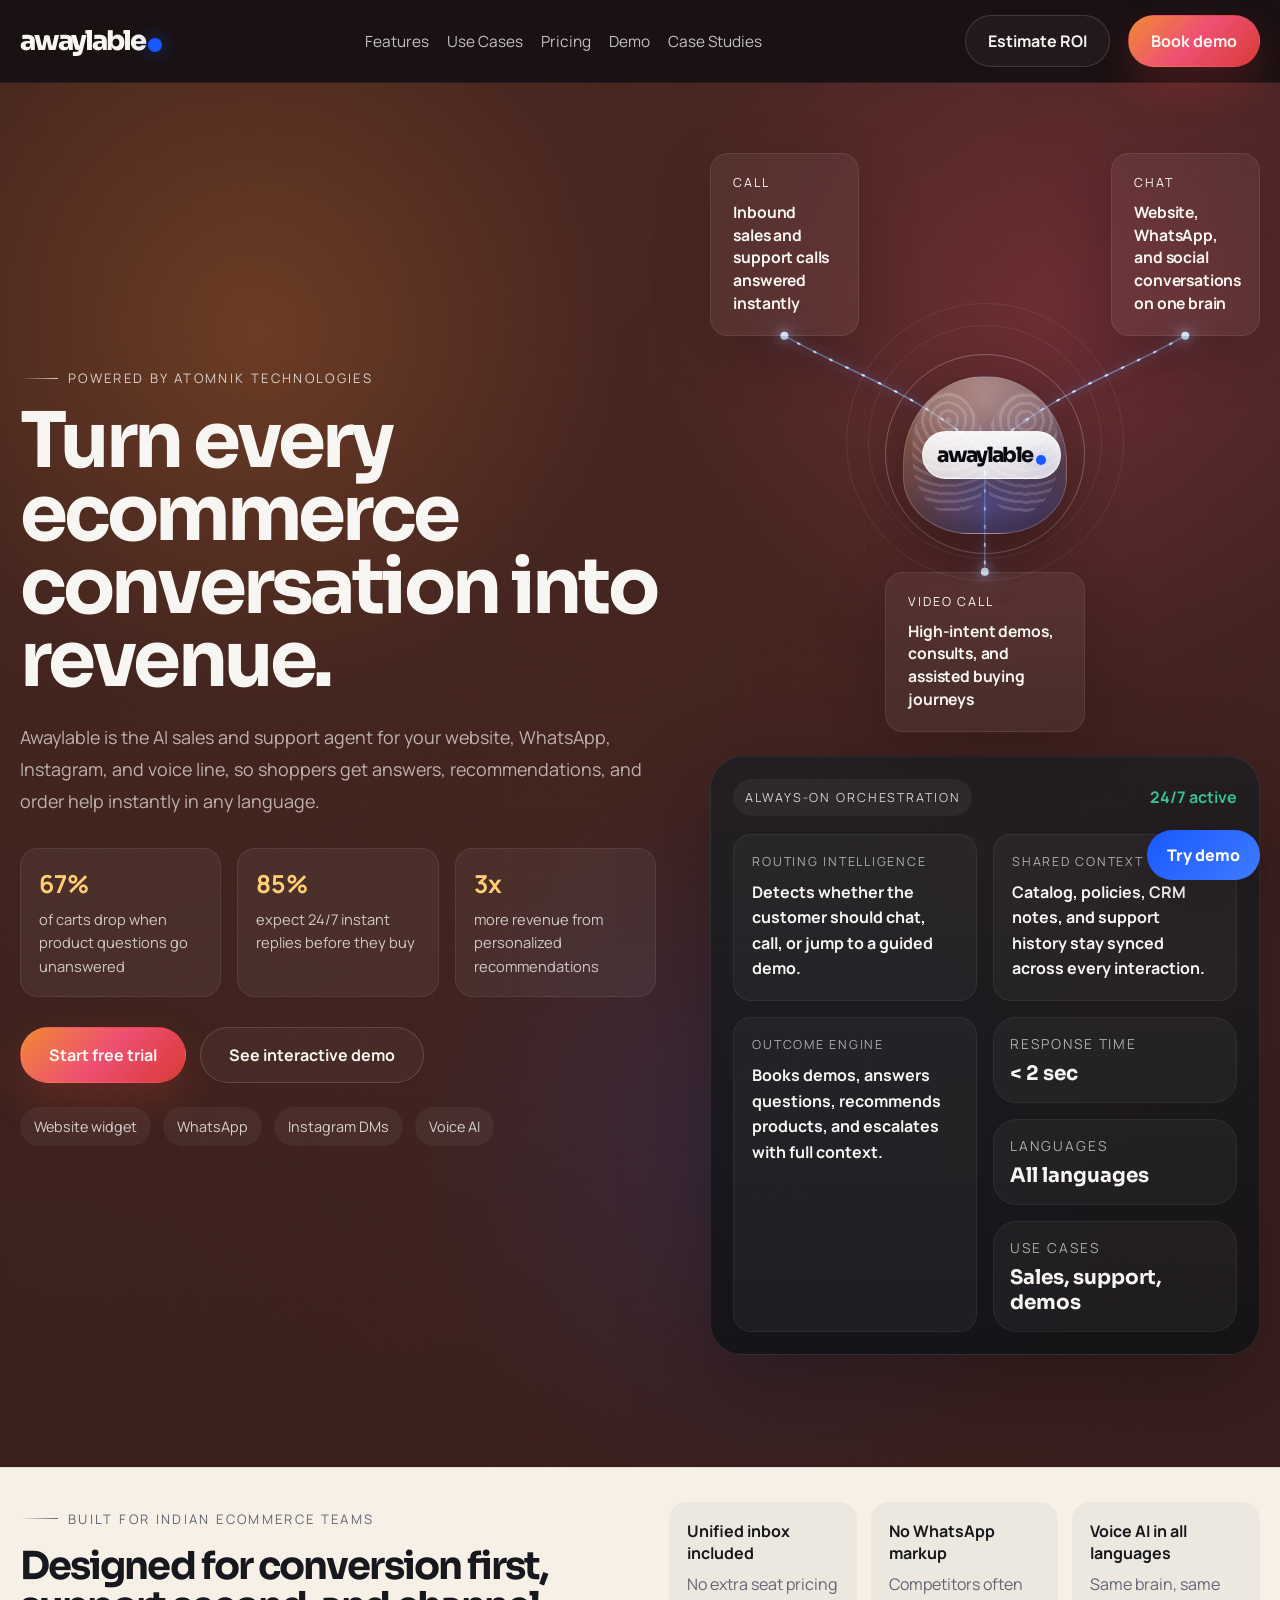
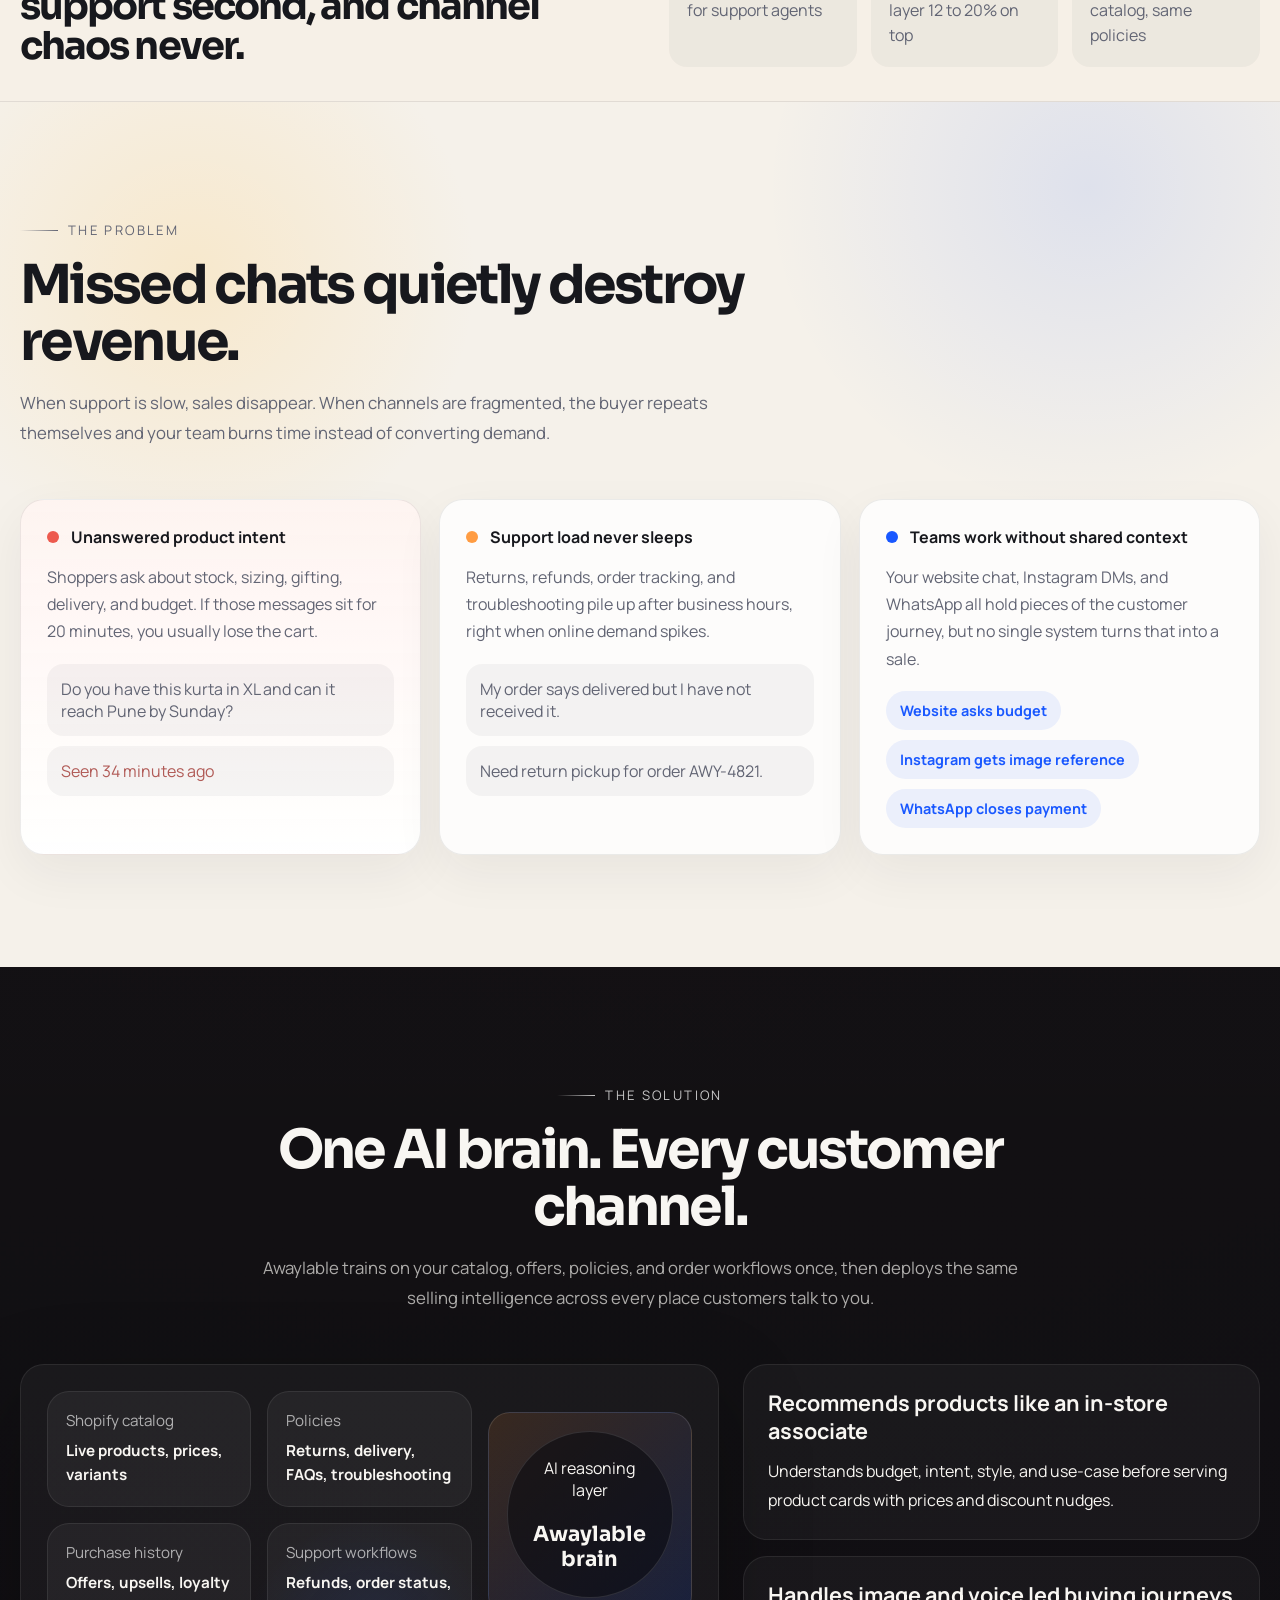
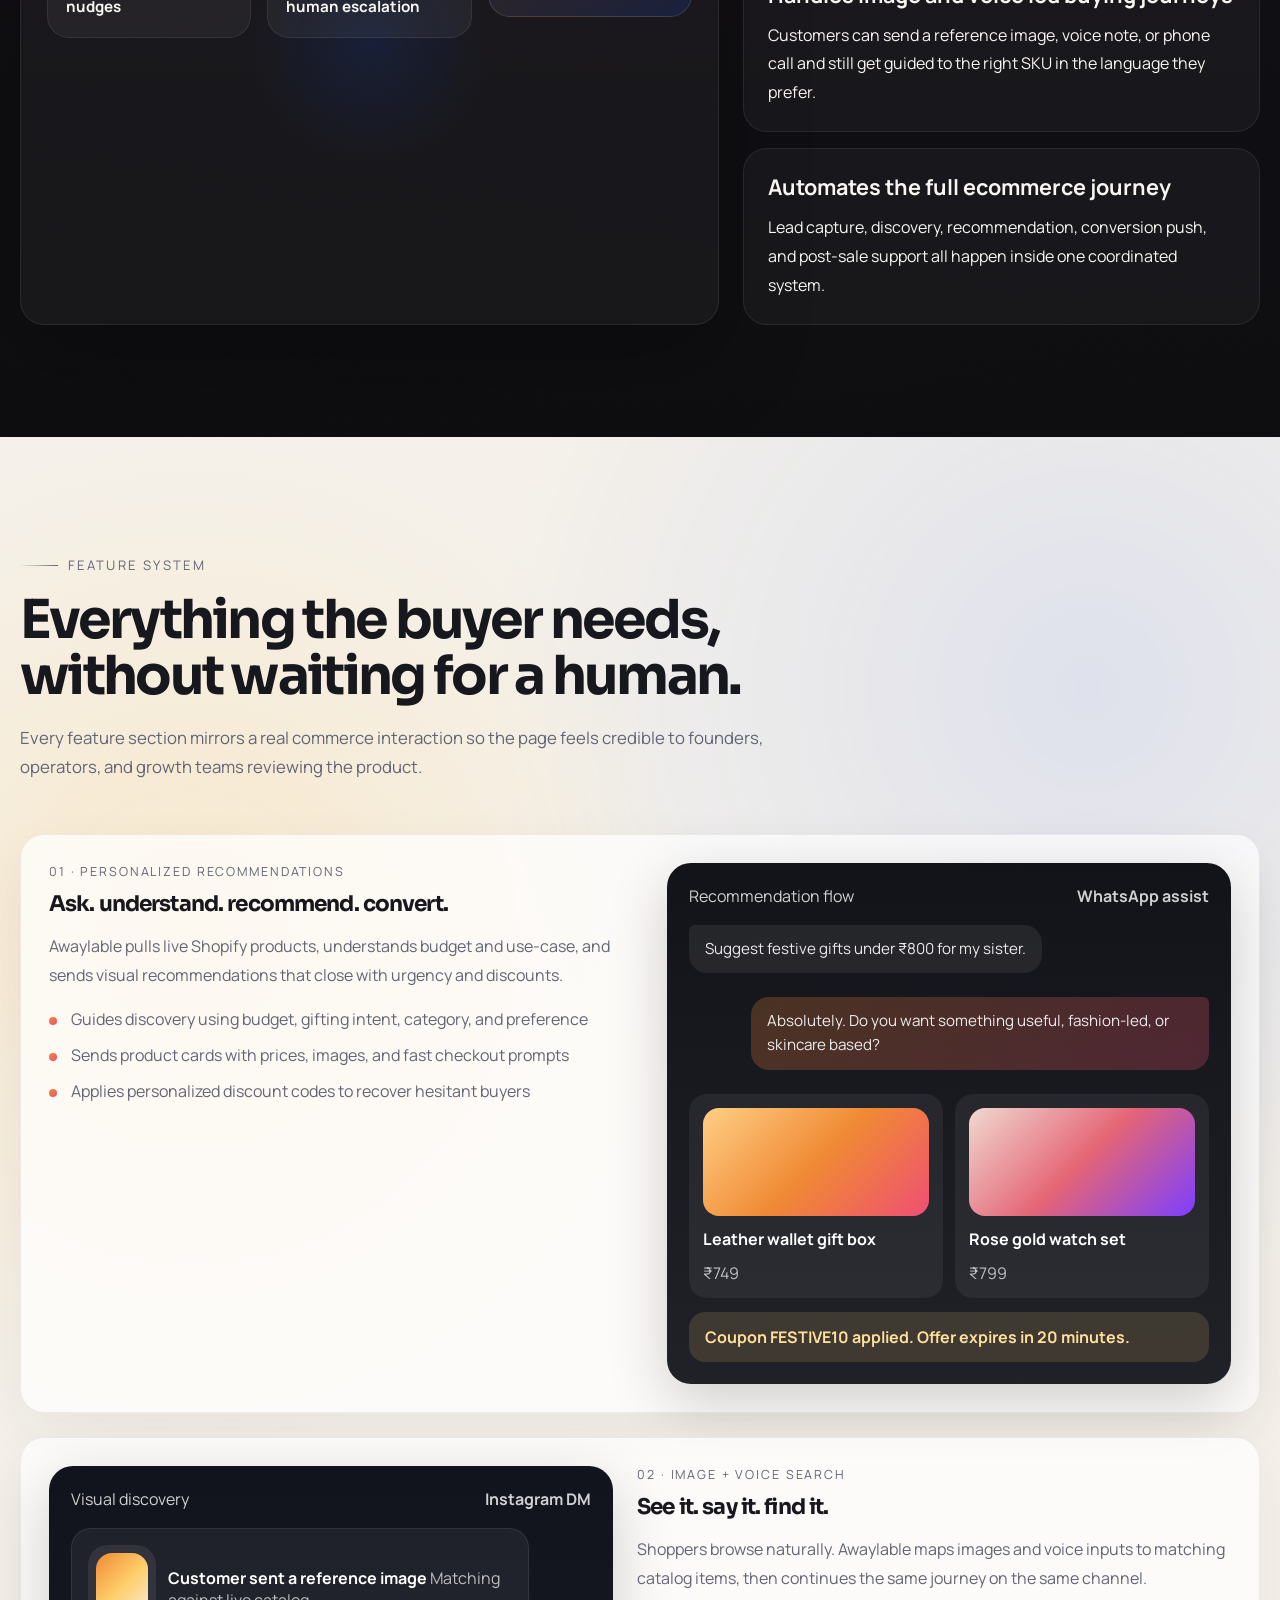
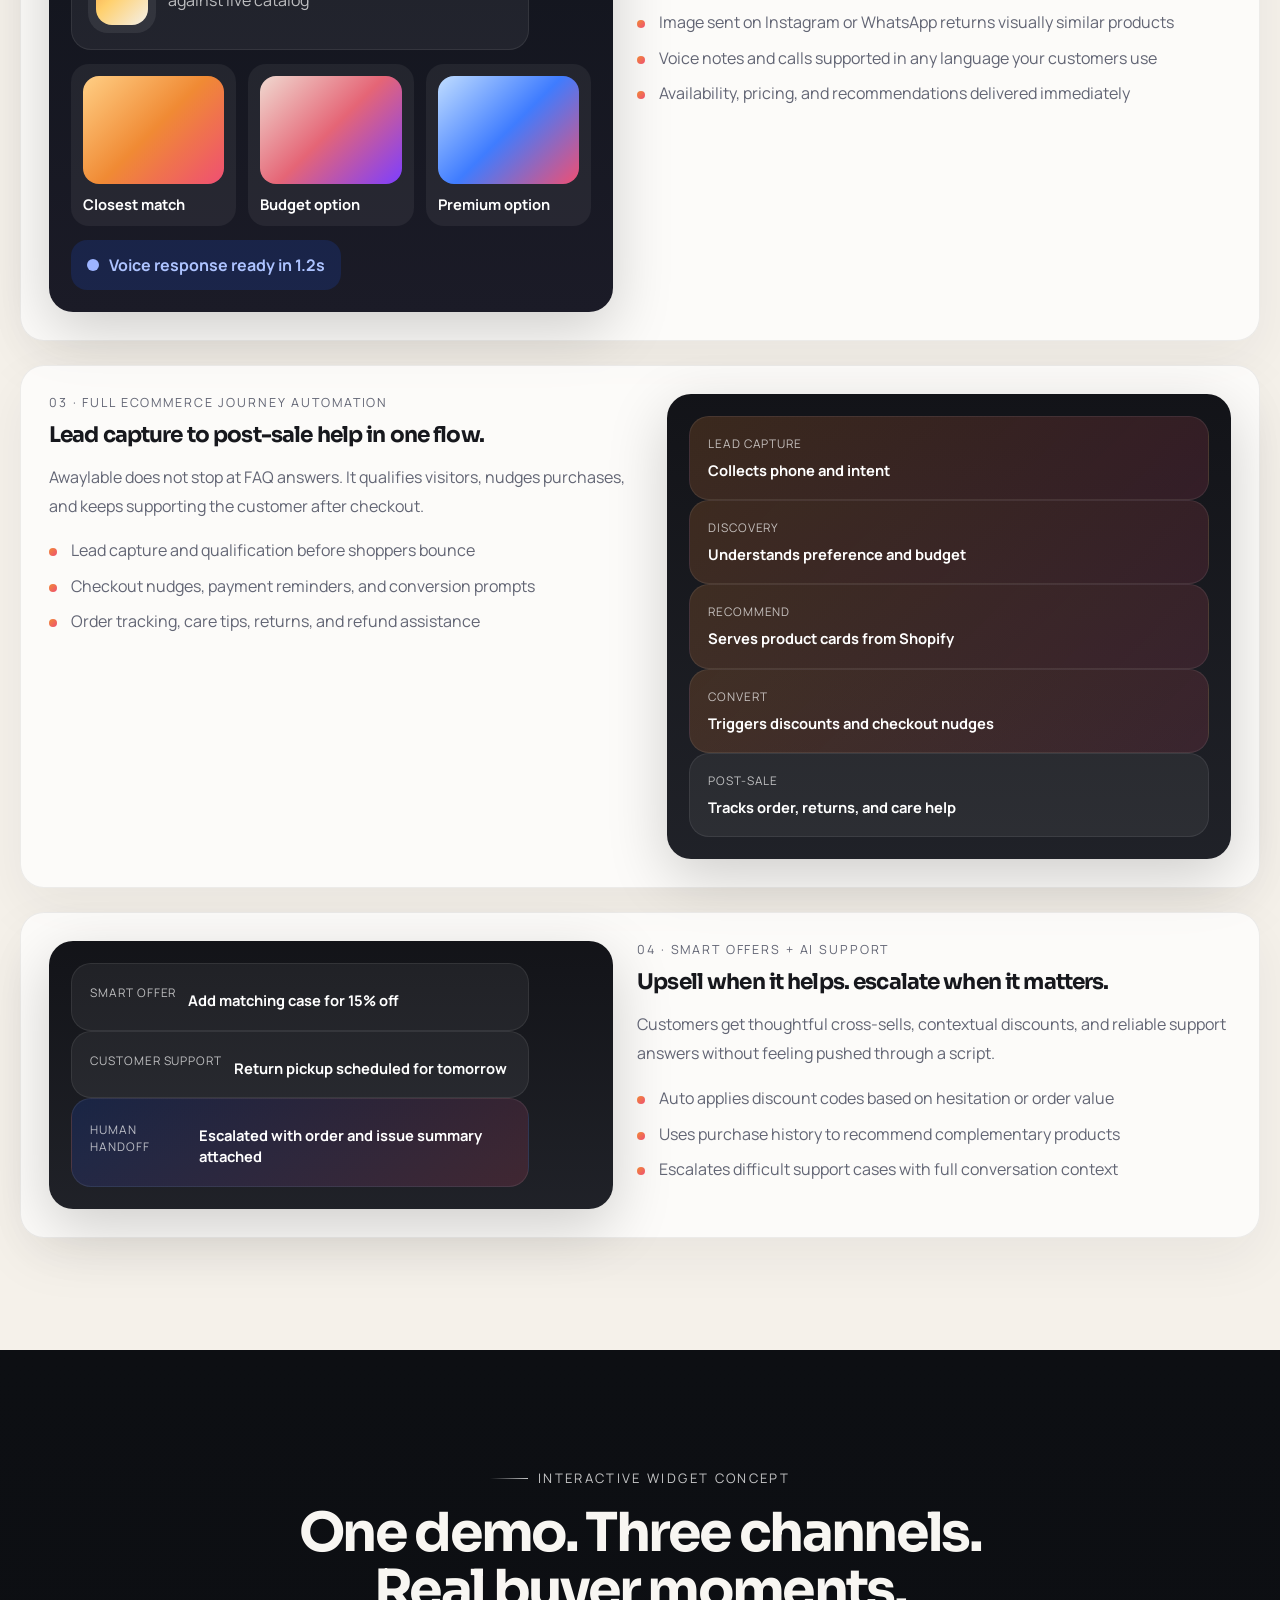
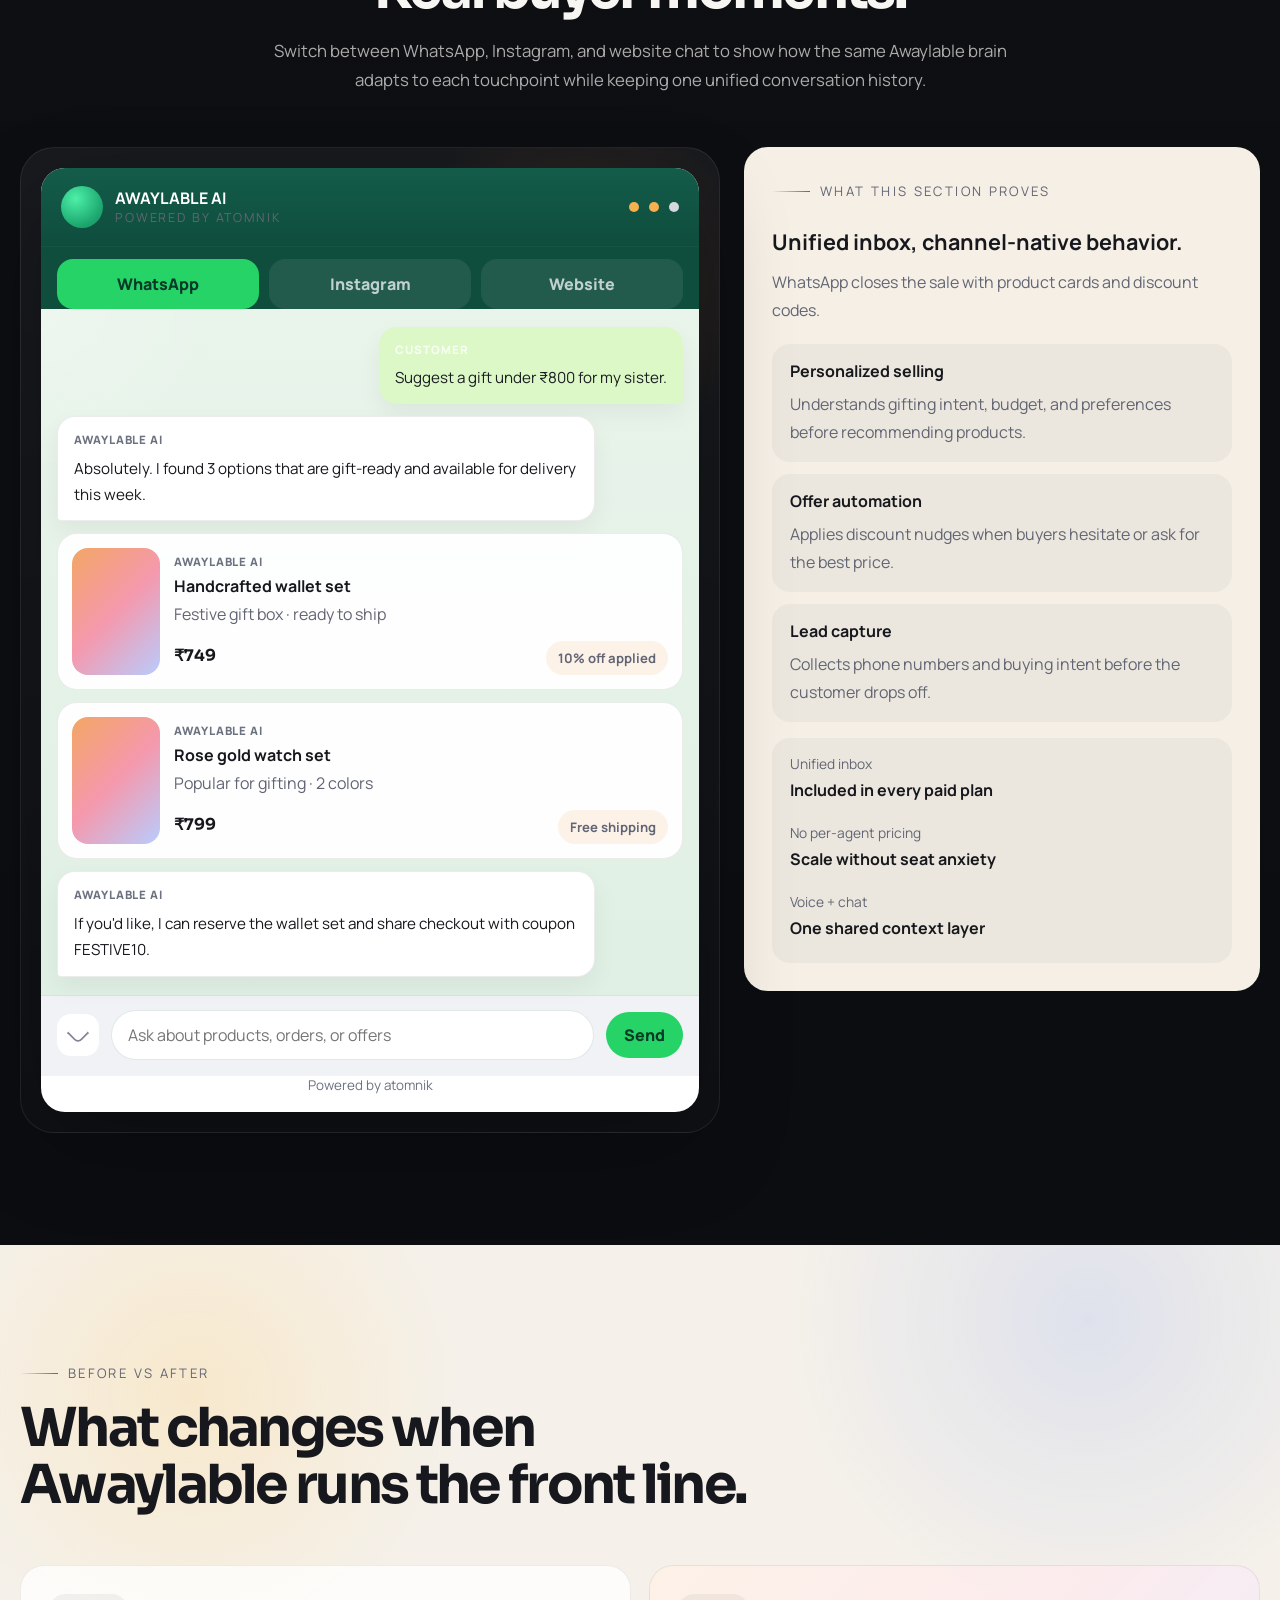
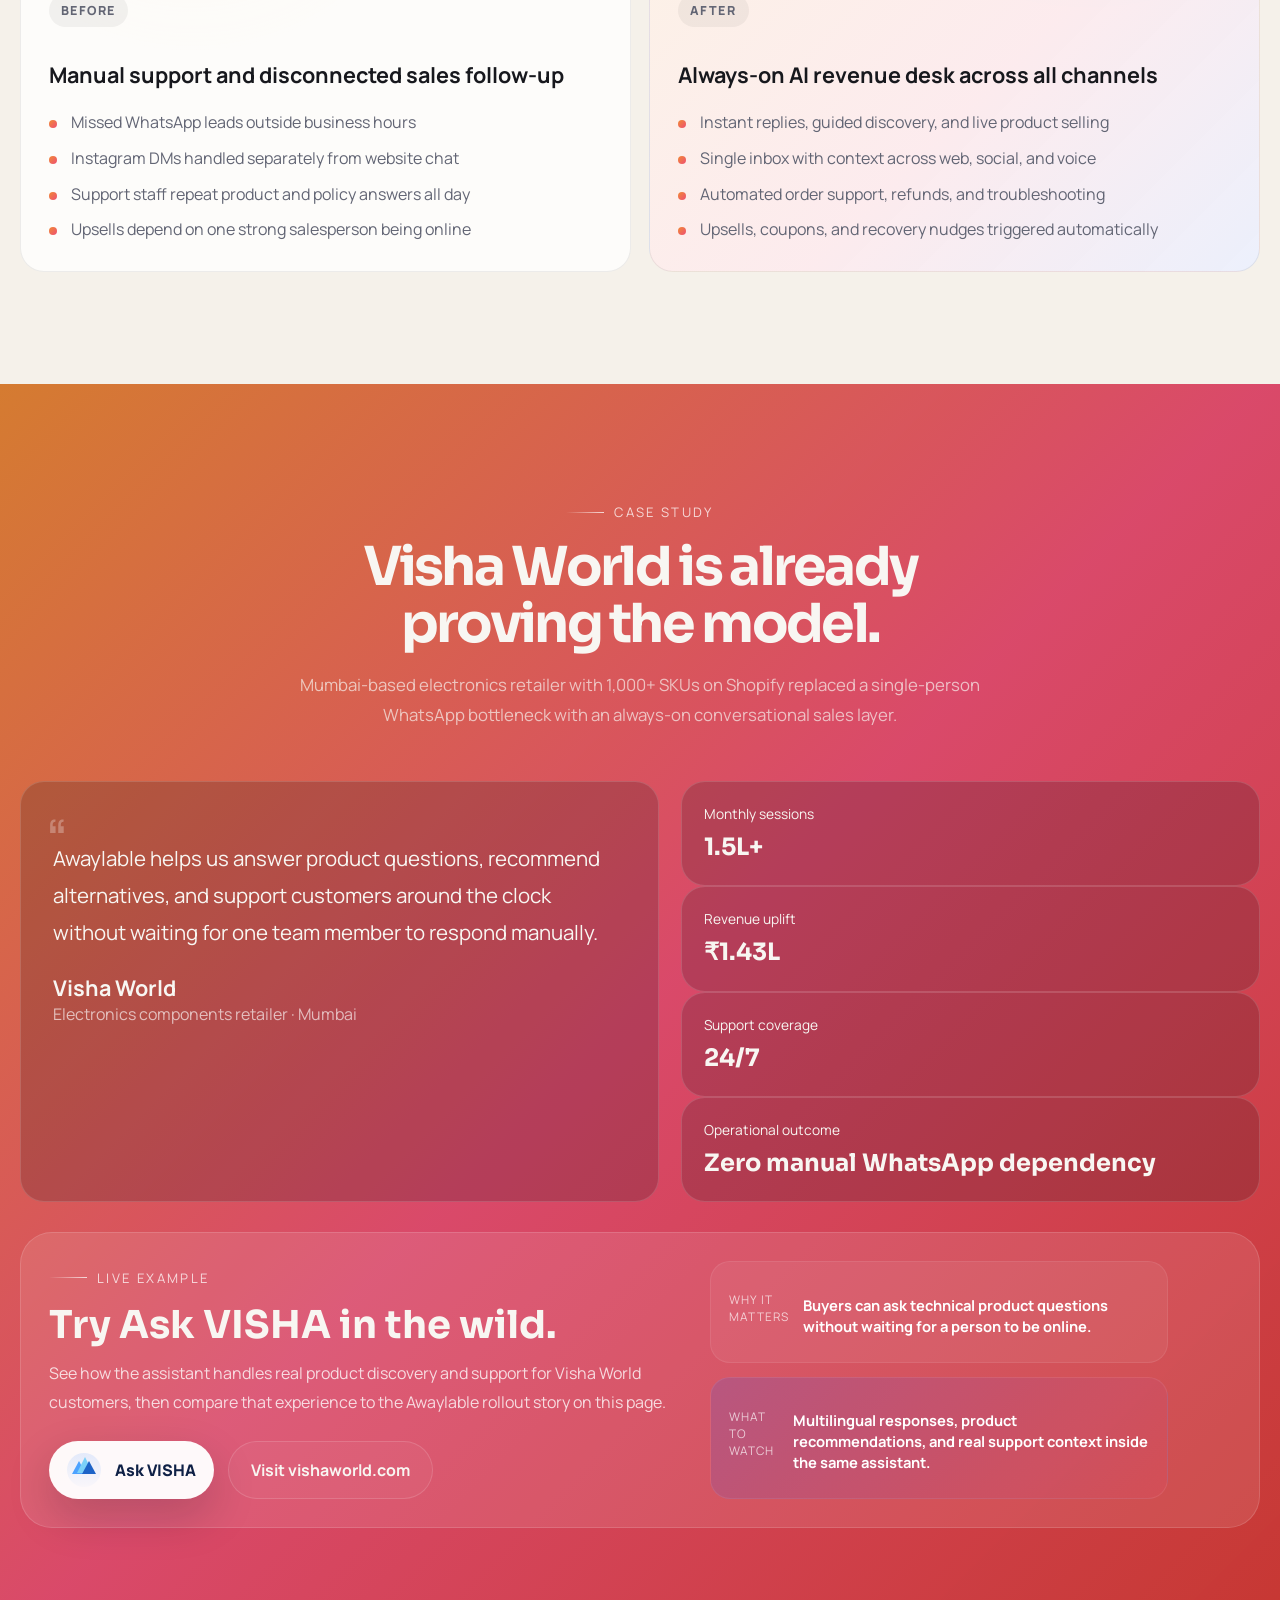
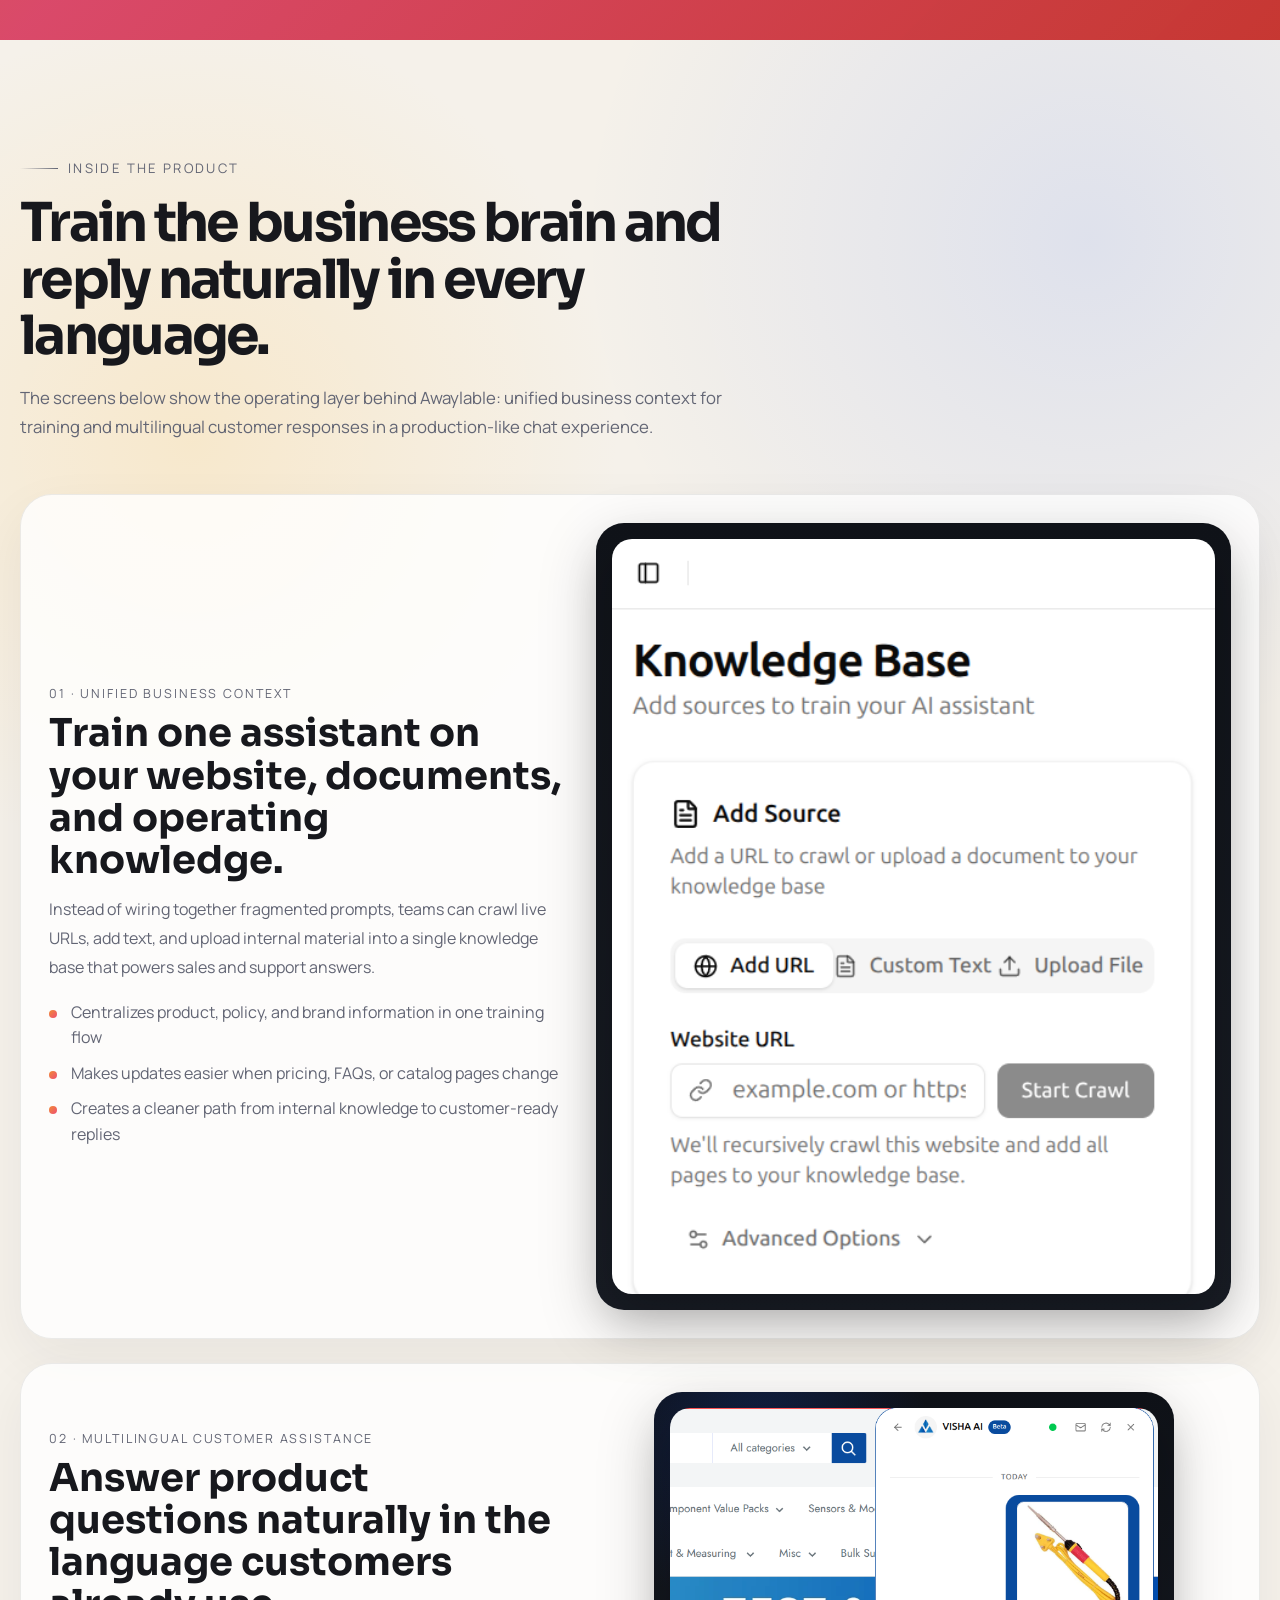
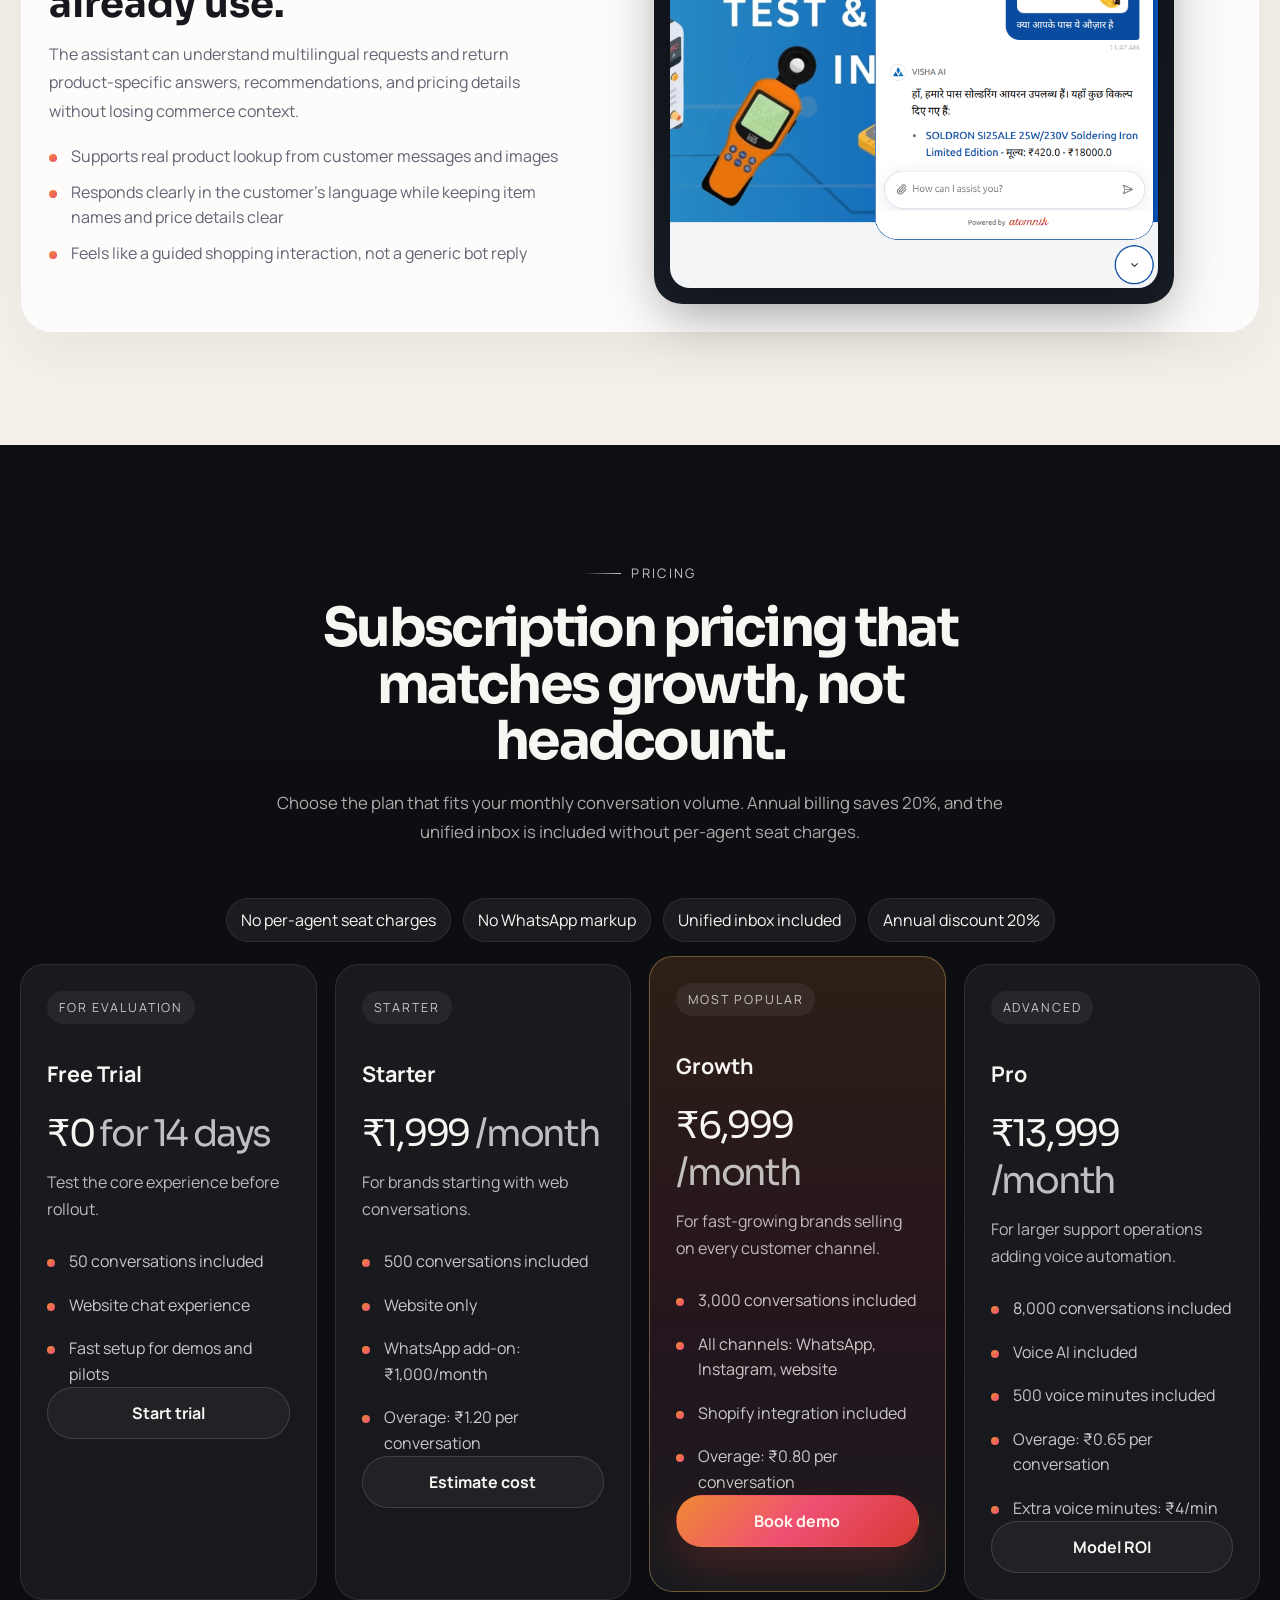
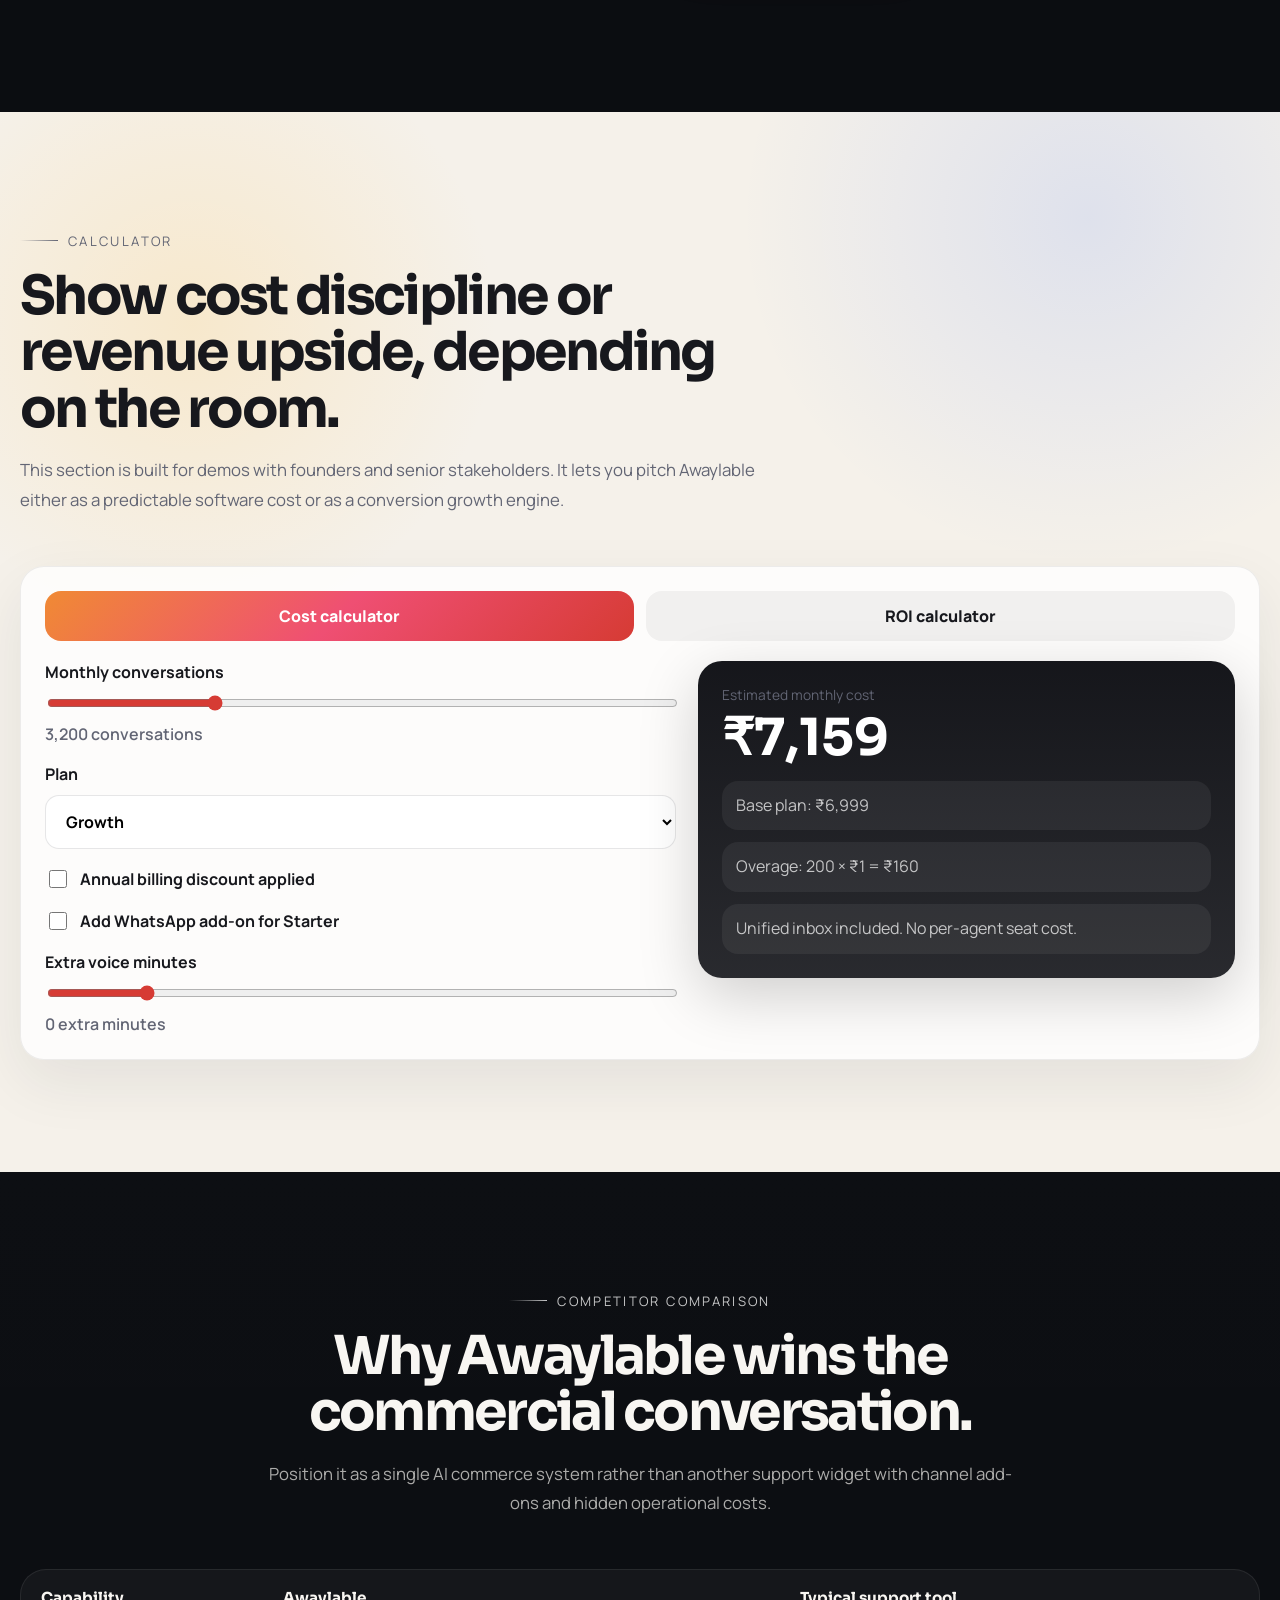
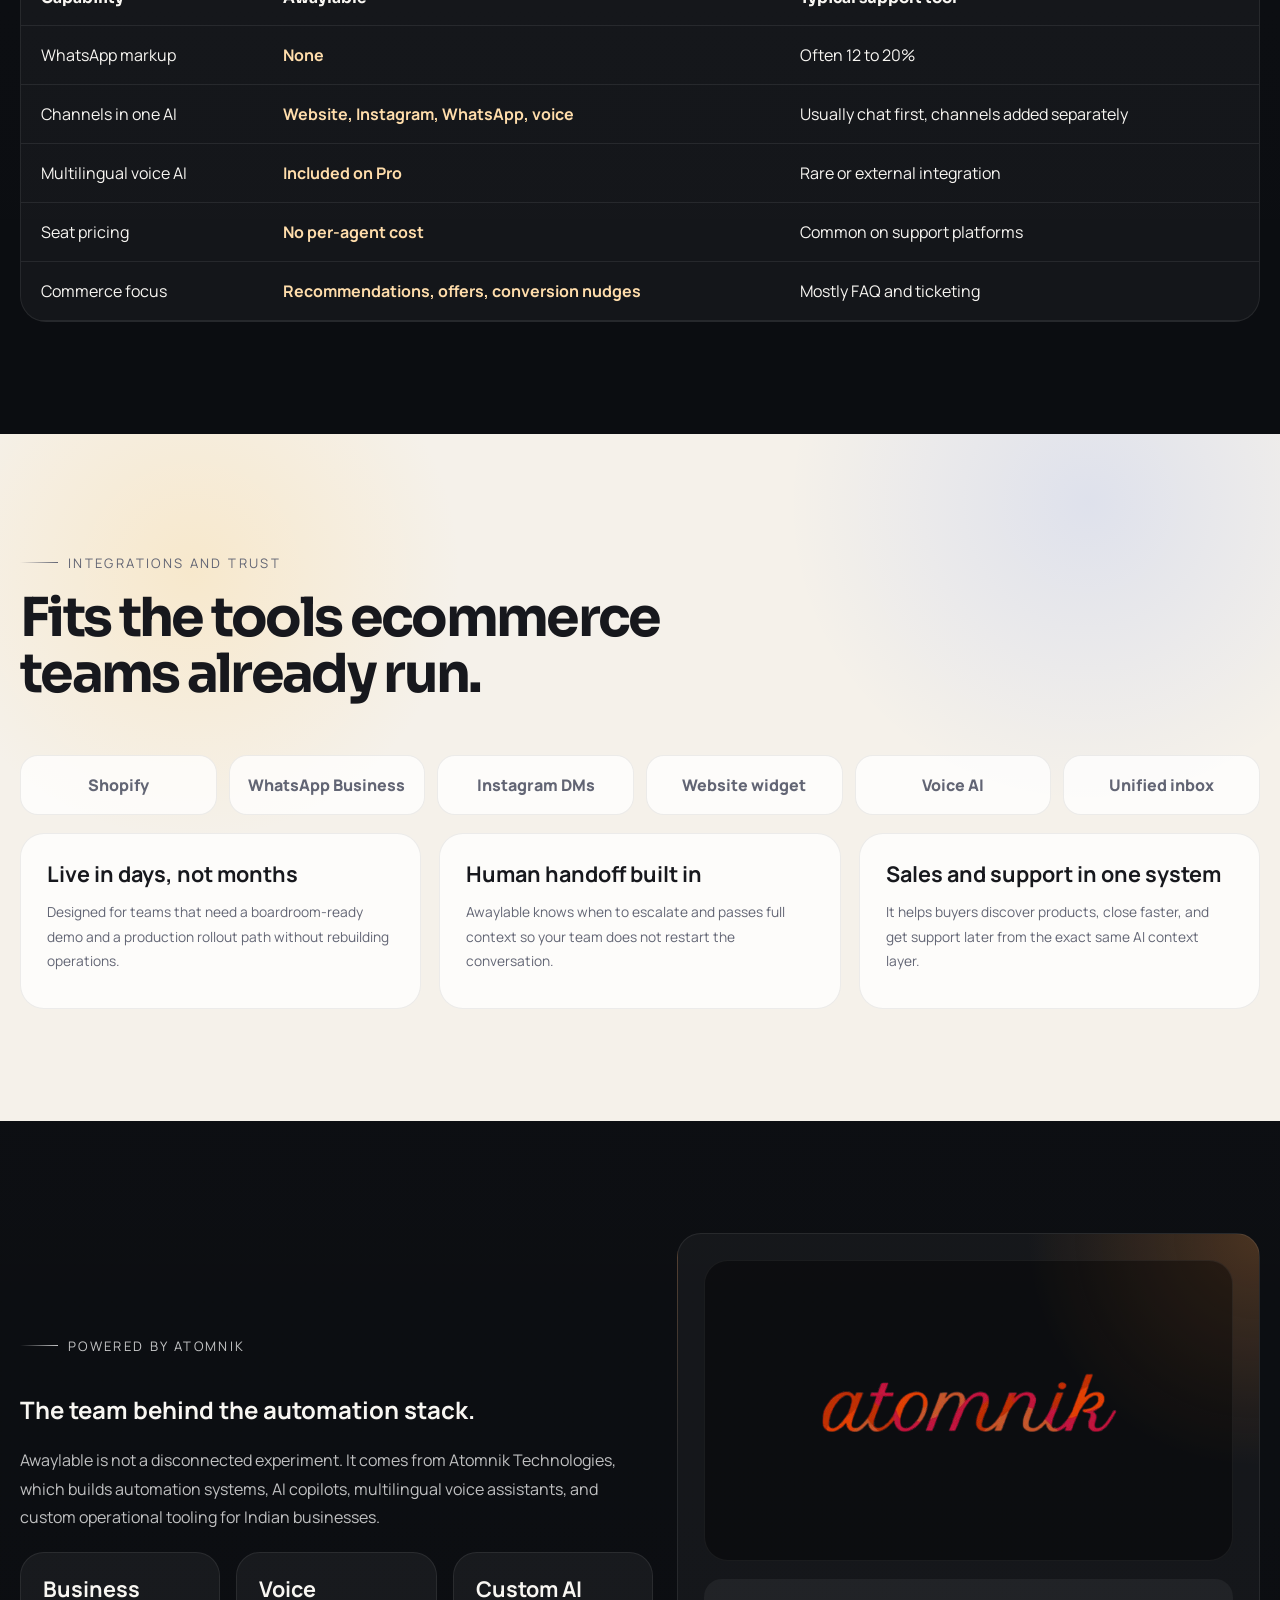
==== index.html @ 142f8b77 "Initial commit: Awaylable Website prototype" ====
<!DOCTYPE html>
<html lang="en">
<head>
  <meta charset="UTF-8">
  <meta name="viewport" content="width=device-width, initial-scale=1.0">
  <title>Awaylable | AI sales and support across every ecommerce channel</title>
  <meta name="description" content="Awaylable is the AI sales and support agent for ecommerce brands across website, WhatsApp, Instagram, and voice in any language. Powered by Atomnik Technologies.">
  <link rel="icon" type="image/svg+xml" href="assets/favicon-a.svg">
  <link rel="apple-touch-icon" href="assets/favicon-a.svg">
  <link rel="preconnect" href="https://fonts.googleapis.com">
  <link rel="preconnect" href="https://fonts.gstatic.com" crossorigin>
  <link href="https://fonts.googleapis.com/css2?family=Manrope:wght@400;500;600;700;800&family=Sora:wght@500;600;700;800&display=swap" rel="stylesheet">
  <link rel="stylesheet" href="styles.css">
</head>
<body>
  <a class="floating-demo-cta" href="#widget-demo">Try demo</a>

  <nav class="navbar">
    <div class="container nav-shell">
      <a href="#hero" class="brandmark" aria-label="Awaylable home">
        <span class="brand-text">awaylable</span>
        <span class="brand-dot"></span>
      </a>
      <button class="nav-toggle" type="button" aria-label="Toggle menu" aria-expanded="false" data-nav-toggle>
        <span></span>
        <span></span>
      </button>
      <div class="nav-links" data-nav-menu>
        <a href="#features">Features</a>
        <a href="#use-cases">Use Cases</a>
        <a href="#pricing">Pricing</a>
        <a href="#widget-demo">Demo</a>
        <a href="#case-study">Case Studies</a>
      </div>
      <div class="nav-actions">
        <a href="#calculator" class="btn btn-secondary">Estimate ROI</a>
        <a href="https://cal.com/atomnik/awaylable-24x7-customer-demo" class="btn btn-primary" target="_blank" rel="noreferrer">Book demo</a>
      </div>
    </div>
  </nav>

  <main>
    <section class="hero section" id="hero">
      <div class="hero-backdrop"></div>
      <div class="hero-pattern"></div>
      <div class="container hero-grid">
        <div class="hero-copy">
          <div class="eyebrow">Powered by Atomnik Technologies</div>
          <h1>Turn every ecommerce conversation into revenue.</h1>
          <p class="hero-lead">Awaylable is the AI sales and support agent for your website, WhatsApp, Instagram, and voice line, so shoppers get answers, recommendations, and order help instantly in any language.</p>
          <div class="hero-proof">
            <div class="proof-card">
              <strong>67%</strong>
              <span>of carts drop when product questions go unanswered</span>
            </div>
            <div class="proof-card">
              <strong>85%</strong>
              <span>expect 24/7 instant replies before they buy</span>
            </div>
            <div class="proof-card">
              <strong>3x</strong>
              <span>more revenue from personalized recommendations</span>
            </div>
          </div>
          <div class="hero-cta-row">
            <a href="https://cal.com/atomnik/awaylable-24x7-customer-demo" class="btn btn-primary btn-large" target="_blank" rel="noreferrer">Start free trial</a>
            <a href="#widget-demo" class="btn btn-secondary btn-large">See interactive demo</a>
          </div>
          <div class="hero-trustline">
            <span>Website widget</span>
            <span>WhatsApp</span>
            <span>Instagram DMs</span>
            <span>Voice AI</span>
          </div>
        </div>

        <div class="hero-visual">
          <div class="hero-brain-map" id="heroBrainMap">
            <div class="hero-branch branch-call" id="branchCall">
              <span class="channel-label">Call</span>
              <strong>Inbound sales and support calls answered instantly</strong>
            </div>
            <div class="hero-branch branch-chat" id="branchChat">
              <span class="channel-label">Chat</span>
              <strong>Website, WhatsApp, and social conversations on one brain</strong>
            </div>
            <div class="hero-brain-core" id="brainCore">
              <div class="core-ring"></div>
              <div class="core-ring core-ring-delayed"></div>
              <div class="core-chip">
                <div class="core-logo-shell">
                  <span class="brand-text">awaylable</span><span class="brand-dot"></span>
                </div>
              </div>
            </div>
            <svg class="hero-neuron-network" id="neuronSvg" aria-hidden="true"></svg>
            <div class="hero-branch branch-video" id="branchVideo">
              <span class="channel-label">Video Call</span>
              <strong>High-intent demos, consults, and assisted buying journeys</strong>
            </div>
          </div>

          <div class="hero-command-panel">
            <div class="console-top">
              <div class="console-pill live-pill">Always-on orchestration</div>
              <div class="console-status">24/7 active</div>
            </div>
            <div class="hero-command-grid">
              <div class="hero-command-card">
                <span>Routing intelligence</span>
                <strong>Detects whether the customer should chat, call, or jump to a guided demo.</strong>
              </div>
              <div class="hero-command-card">
                <span>Shared context</span>
                <strong>Catalog, policies, CRM notes, and support history stay synced across every interaction.</strong>
              </div>
              <div class="hero-command-card">
                <span>Outcome engine</span>
                <strong>Books demos, answers questions, recommends products, and escalates with full context.</strong>
              </div>
              <div class="hero-command-metrics">
                <div class="metric-tile">
                  <span>Response time</span>
                  <strong>&lt; 2 sec</strong>
                </div>
                <div class="metric-tile">
                  <span>Languages</span>
                  <strong>All languages</strong>
                </div>
                <div class="metric-tile">
                  <span>Use cases</span>
                  <strong>Sales, support, demos</strong>
                </div>
              </div>
            </div>
          </div>
        </div>
      </div>
    </section>

    <section class="proof-strip">
      <div class="container proof-strip-shell">
        <div class="proof-strip-copy">
          <span class="eyebrow eyebrow-dark">Built for Indian ecommerce teams</span>
          <h2>Designed for conversion first, support second, and channel chaos never.</h2>
        </div>
        <div class="proof-strip-grid">
          <div>
            <strong>Unified inbox included</strong>
            <span>No extra seat pricing for support agents</span>
          </div>
          <div>
            <strong>No WhatsApp markup</strong>
            <span>Competitors often layer 12 to 20% on top</span>
          </div>
          <div>
            <strong>Voice AI in all languages</strong>
            <span>Same brain, same catalog, same policies</span>
          </div>
        </div>
      </div>
    </section>

    <section class="section section-light" id="problem">
      <div class="container">
        <div class="section-heading left-aligned">
          <span class="eyebrow eyebrow-dark">The problem</span>
          <h2>Missed chats quietly destroy revenue.</h2>
          <p>When support is slow, sales disappear. When channels are fragmented, the buyer repeats themselves and your team burns time instead of converting demand.</p>
        </div>
        <div class="problem-grid">
          <article class="issue-card issue-critical">
            <div class="issue-header">
              <span class="issue-state state-red"></span>
              <strong>Unanswered product intent</strong>
            </div>
            <p class="issue-copy">Shoppers ask about stock, sizing, gifting, delivery, and budget. If those messages sit for 20 minutes, you usually lose the cart.</p>
            <div class="issue-thread">
              <div class="issue-message">Do you have this kurta in XL and can it reach Pune by Sunday?</div>
              <div class="issue-message muted">Seen 34 minutes ago</div>
            </div>
          </article>
          <article class="issue-card">
            <div class="issue-header">
              <span class="issue-state state-orange"></span>
              <strong>Support load never sleeps</strong>
            </div>
            <p class="issue-copy">Returns, refunds, order tracking, and troubleshooting pile up after business hours, right when online demand spikes.</p>
            <div class="issue-thread">
              <div class="issue-message">My order says delivered but I have not received it.</div>
              <div class="issue-message">Need return pickup for order AWY-4821.</div>
            </div>
          </article>
          <article class="issue-card">
            <div class="issue-header">
              <span class="issue-state state-blue"></span>
              <strong>Teams work without shared context</strong>
            </div>
            <p class="issue-copy">Your website chat, Instagram DMs, and WhatsApp all hold pieces of the customer journey, but no single system turns that into a sale.</p>
            <div class="fragment-list">
              <span>Website asks budget</span>
              <span>Instagram gets image reference</span>
              <span>WhatsApp closes payment</span>
            </div>
          </article>
        </div>
      </div>
    </section>

    <section class="section section-dark" id="solution">
      <div class="container">
        <div class="section-heading">
          <span class="eyebrow">The solution</span>
          <h2>One AI brain. Every customer channel.</h2>
          <p>Awaylable trains on your catalog, offers, policies, and order workflows once, then deploys the same selling intelligence across every place customers talk to you.</p>
        </div>
        <div class="solution-layout">
          <div class="brain-panel">
            <div class="brain-grid">
              <div class="brain-source-card">
                <span>Shopify catalog</span>
                <strong>Live products, prices, variants</strong>
              </div>
              <div class="brain-source-card">
                <span>Policies</span>
                <strong>Returns, delivery, FAQs, troubleshooting</strong>
              </div>
              <div class="brain-center-panel">
                <div class="brain-center-core">
                  <span>AI reasoning layer</span>
                  <strong>Awaylable brain</strong>
                </div>
              </div>
              <div class="brain-source-card">
                <span>Purchase history</span>
                <strong>Offers, upsells, loyalty nudges</strong>
              </div>
              <div class="brain-source-card">
                <span>Support workflows</span>
                <strong>Refunds, order status, human escalation</strong>
              </div>
            </div>
          </div>
          <div class="solution-points">
            <div class="solution-point">
              <strong>Recommends products like an in-store associate</strong>
              <p>Understands budget, intent, style, and use-case before serving product cards with prices and discount nudges.</p>
            </div>
            <div class="solution-point">
              <strong>Handles image and voice led buying journeys</strong>
              <p>Customers can send a reference image, voice note, or phone call and still get guided to the right SKU in the language they prefer.</p>
            </div>
            <div class="solution-point">
              <strong>Automates the full ecommerce journey</strong>
              <p>Lead capture, discovery, recommendation, conversion push, and post-sale support all happen inside one coordinated system.</p>
            </div>
          </div>
        </div>
      </div>
    </section>

    <section class="section section-light" id="features">
      <div class="container">
        <div class="section-heading left-aligned">
          <span class="eyebrow eyebrow-dark">Feature system</span>
          <h2>Everything the buyer needs, without waiting for a human.</h2>
          <p>Every feature section mirrors a real commerce interaction so the page feels credible to founders, operators, and growth teams reviewing the product.</p>
        </div>

        <div class="feature-story-grid" id="use-cases">
          <article class="story-card">
            <div class="story-copy">
              <span class="story-kicker">01 · Personalized recommendations</span>
              <h3>Ask. understand. recommend. convert.</h3>
              <p>Awaylable pulls live Shopify products, understands budget and use-case, and sends visual recommendations that close with urgency and discounts.</p>
              <ul class="story-list">
                <li>Guides discovery using budget, gifting intent, category, and preference</li>
                <li>Sends product cards with prices, images, and fast checkout prompts</li>
                <li>Applies personalized discount codes to recover hesitant buyers</li>
              </ul>
            </div>
            <div class="story-ui">
              <div class="mockup-window">
                <div class="mockup-topbar">
                  <span>Recommendation flow</span>
                  <strong>WhatsApp assist</strong>
                </div>
                <div class="mockup-body">
                  <div class="chat-bubble incoming">Suggest festive gifts under ₹800 for my sister.</div>
                  <div class="chat-bubble outgoing">Absolutely. Do you want something useful, fashion-led, or skincare based?</div>
                  <div class="product-row">
                    <div class="product-card-small">
                      <div class="product-thumb product-thumb-a"></div>
                      <strong>Leather wallet gift box</strong>
                      <span>₹749</span>
                    </div>
                    <div class="product-card-small">
                      <div class="product-thumb product-thumb-b"></div>
                      <strong>Rose gold watch set</strong>
                      <span>₹799</span>
                    </div>
                  </div>
                  <div class="offer-banner">Coupon FESTIVE10 applied. Offer expires in 20 minutes.</div>
                </div>
              </div>
            </div>
          </article>

          <article class="story-card reverse">
            <div class="story-copy">
              <span class="story-kicker">02 · Image + voice search</span>
              <h3>See it. say it. find it.</h3>
              <p>Shoppers browse naturally. Awaylable maps images and voice inputs to matching catalog items, then continues the same journey on the same channel.</p>
              <ul class="story-list">
                <li>Image sent on Instagram or WhatsApp returns visually similar products</li>
                <li>Voice notes and calls supported in any language your customers use</li>
                <li>Availability, pricing, and recommendations delivered immediately</li>
              </ul>
            </div>
            <div class="story-ui">
              <div class="mockup-window alt-surface">
                <div class="mockup-topbar">
                  <span>Visual discovery</span>
                  <strong>Instagram DM</strong>
                </div>
                <div class="mockup-body">
                  <div class="image-drop">
                    <div class="image-frame">
                      <div class="image-reference"></div>
                    </div>
                    <div>
                      <strong>Customer sent a reference image</strong>
                      <span>Matching against live catalog</span>
                    </div>
                  </div>
                  <div class="match-grid">
                    <div class="match-card">
                      <div class="match-thumb match-thumb-a"></div>
                      <strong>Closest match</strong>
                    </div>
                    <div class="match-card">
                      <div class="match-thumb match-thumb-b"></div>
                      <strong>Budget option</strong>
                    </div>
                    <div class="match-card">
                      <div class="match-thumb match-thumb-c"></div>
                      <strong>Premium option</strong>
                    </div>
                  </div>
                  <div class="voice-chip">
                    <span class="voice-indicator"></span>
                    Voice response ready in 1.2s
                  </div>
                </div>
              </div>
            </div>
          </article>

          <article class="story-card">
            <div class="story-copy">
              <span class="story-kicker">03 · Full ecommerce journey automation</span>
              <h3>Lead capture to post-sale help in one flow.</h3>
              <p>Awaylable does not stop at FAQ answers. It qualifies visitors, nudges purchases, and keeps supporting the customer after checkout.</p>
              <ul class="story-list">
                <li>Lead capture and qualification before shoppers bounce</li>
                <li>Checkout nudges, payment reminders, and conversion prompts</li>
                <li>Order tracking, care tips, returns, and refund assistance</li>
              </ul>
            </div>
            <div class="story-ui">
              <div class="journey-timeline">
                <div class="journey-step active">
                  <span>Lead capture</span>
                  <strong>Collects phone and intent</strong>
                </div>
                <div class="journey-step active">
                  <span>Discovery</span>
                  <strong>Understands preference and budget</strong>
                </div>
                <div class="journey-step active">
                  <span>Recommend</span>
                  <strong>Serves product cards from Shopify</strong>
                </div>
                <div class="journey-step active">
                  <span>Convert</span>
                  <strong>Triggers discounts and checkout nudges</strong>
                </div>
                <div class="journey-step">
                  <span>Post-sale</span>
                  <strong>Tracks order, returns, and care help</strong>
                </div>
              </div>
            </div>
          </article>

          <article class="story-card reverse">
            <div class="story-copy">
              <span class="story-kicker">04 · Smart offers + AI support</span>
              <h3>Upsell when it helps. escalate when it matters.</h3>
              <p>Customers get thoughtful cross-sells, contextual discounts, and reliable support answers without feeling pushed through a script.</p>
              <ul class="story-list">
                <li>Auto applies discount codes based on hesitation or order value</li>
                <li>Uses purchase history to recommend complementary products</li>
                <li>Escalates difficult support cases with full conversation context</li>
              </ul>
            </div>
            <div class="story-ui">
              <div class="support-stack">
                <div class="support-card">
                  <span>Smart offer</span>
                  <strong>Add matching case for 15% off</strong>
                </div>
                <div class="support-card">
                  <span>Customer support</span>
                  <strong>Return pickup scheduled for tomorrow</strong>
                </div>
                <div class="support-card accent">
                  <span>Human handoff</span>
                  <strong>Escalated with order and issue summary attached</strong>
                </div>
              </div>
            </div>
          </article>
        </div>
      </div>
    </section>

    <section class="section section-dark" id="widget-demo">
      <div class="container">
        <div class="section-heading">
          <span class="eyebrow">Interactive widget concept</span>
          <h2>One demo. Three channels. Real buyer moments.</h2>
          <p>Switch between WhatsApp, Instagram, and website chat to show how the same Awaylable brain adapts to each touchpoint while keeping one unified conversation history.</p>
        </div>
        <div class="demo-layout">
          <div class="widget-shell">
            <div class="widget-frame">
              <div class="widget-toolbar">
                <div class="widget-brand">
                  <div class="widget-brand-mark"></div>
                  <div>
                    <strong>AWAYLABLE AI</strong>
                    <span>powered by atomnik</span>
                  </div>
                </div>
                <div class="widget-toolbar-actions">
                  <span class="toolbar-dot"></span>
                  <span class="toolbar-dot"></span>
                  <span class="toolbar-close"></span>
                </div>
              </div>
              <div class="widget-tab-row" role="tablist" aria-label="Chat channels">
                <button class="widget-tab active" type="button" data-channel-tab="whatsapp">WhatsApp</button>
                <button class="widget-tab" type="button" data-channel-tab="instagram">Instagram</button>
                <button class="widget-tab" type="button" data-channel-tab="website">Website</button>
              </div>
              <div class="widget-chat" id="channelConversation"></div>
              <div class="widget-input">
                <button class="icon-button" type="button" aria-label="Attach file">
                  <span class="icon-clip"></span>
                </button>
                <input id="channelInput" type="text" placeholder="Ask about products, orders, or offers">
                <button class="send-button" type="button" id="channelSend">Send</button>
              </div>
              <div class="widget-footer-note">Powered by atomnik</div>
            </div>
          </div>

          <div class="demo-sidebar">
            <div class="demo-brief">
              <span class="eyebrow eyebrow-dark">What this section proves</span>
              <h3>Unified inbox, channel-native behavior.</h3>
              <p id="channelTitle">WhatsApp closes the sale with product cards and discount codes.</p>
            </div>
            <div class="demo-benefits" id="channelBenefits"></div>
            <div class="demo-metrics-panel">
              <div>
                <span>Unified inbox</span>
                <strong>Included in every paid plan</strong>
              </div>
              <div>
                <span>No per-agent pricing</span>
                <strong>Scale without seat anxiety</strong>
              </div>
              <div>
                <span>Voice + chat</span>
                <strong>One shared context layer</strong>
              </div>
            </div>
          </div>
        </div>
      </div>
    </section>

    <section class="section section-light" id="before-after">
      <div class="container">
        <div class="section-heading left-aligned">
          <span class="eyebrow eyebrow-dark">Before vs after</span>
          <h2>What changes when Awaylable runs the front line.</h2>
        </div>
        <div class="comparison-split">
          <div class="comparison-card">
            <span class="comparison-label">Before</span>
            <h3>Manual support and disconnected sales follow-up</h3>
            <ul class="comparison-list">
              <li>Missed WhatsApp leads outside business hours</li>
              <li>Instagram DMs handled separately from website chat</li>
              <li>Support staff repeat product and policy answers all day</li>
              <li>Upsells depend on one strong salesperson being online</li>
            </ul>
          </div>
          <div class="comparison-card comparison-card-accent">
            <span class="comparison-label">After</span>
            <h3>Always-on AI revenue desk across all channels</h3>
            <ul class="comparison-list">
              <li>Instant replies, guided discovery, and live product selling</li>
              <li>Single inbox with context across web, social, and voice</li>
              <li>Automated order support, refunds, and troubleshooting</li>
              <li>Upsells, coupons, and recovery nudges triggered automatically</li>
            </ul>
          </div>
        </div>
      </div>
    </section>

    <section class="section section-accent" id="case-study">
      <div class="container">
        <div class="section-heading">
          <span class="eyebrow">Case study</span>
          <h2>Visha World is already proving the model.</h2>
          <p>Mumbai-based electronics retailer with 1,000+ SKUs on Shopify replaced a single-person WhatsApp bottleneck with an always-on conversational sales layer.</p>
        </div>
        <div class="case-study-shell">
          <div class="case-quote-card">
            <p class="quote-mark">“</p>
            <blockquote>Awaylable helps us answer product questions, recommend alternatives, and support customers around the clock without waiting for one team member to respond manually.</blockquote>
            <div class="case-meta">
              <strong>Visha World</strong>
              <span>Electronics components retailer · Mumbai</span>
            </div>
          </div>
          <div class="case-metric-grid">
            <div class="case-metric-card">
              <span>Monthly sessions</span>
              <strong>1.5L+</strong>
            </div>
            <div class="case-metric-card">
              <span>Revenue uplift</span>
              <strong>₹1.43L</strong>
            </div>
            <div class="case-metric-card">
              <span>Support coverage</span>
              <strong>24/7</strong>
            </div>
            <div class="case-metric-card">
              <span>Operational outcome</span>
              <strong>Zero manual WhatsApp dependency</strong>
            </div>
          </div>
        </div>
        <div class="visha-world-panel">
          <div class="visha-world-copy">
            <span class="eyebrow">Live example</span>
            <h3>Try Ask VISHA in the wild.</h3>
            <p>See how the assistant handles real product discovery and support for Visha World customers, then compare that experience to the Awaylable rollout story on this page.</p>
            <div class="visha-world-actions">
              <a href="https://vishaworld.com" class="ask-visha-pill" target="_blank" rel="noreferrer" aria-label="Try Ask VISHA on Visha World">
                <span class="ask-visha-mark" aria-hidden="true">
                  <span></span>
                </span>
                <span>Ask VISHA</span>
              </a>
              <a href="https://vishaworld.com" class="btn btn-secondary" target="_blank" rel="noreferrer">Visit vishaworld.com</a>
            </div>
          </div>
          <div class="visha-world-notes">
            <div class="support-card">
              <span>Why it matters</span>
              <strong>Buyers can ask technical product questions without waiting for a person to be online.</strong>
            </div>
            <div class="support-card accent">
              <span>What to watch</span>
              <strong>Multilingual responses, product recommendations, and real support context inside the same assistant.</strong>
            </div>
          </div>
        </div>
      </div>
    </section>

    <section class="section section-light" id="product-showcase">
      <div class="container">
        <div class="section-heading left-aligned">
          <span class="eyebrow eyebrow-dark">Inside the product</span>
          <h2>Train the business brain and reply naturally in every language.</h2>
          <p>The screens below show the operating layer behind Awaylable: unified business context for training and multilingual customer responses in a production-like chat experience.</p>
        </div>
        <div class="showcase-stack">
          <article class="showcase-row">
            <div class="showcase-copy">
              <span class="story-kicker">01 · Unified business context</span>
              <h3>Train one assistant on your website, documents, and operating knowledge.</h3>
              <p>Instead of wiring together fragmented prompts, teams can crawl live URLs, add text, and upload internal material into a single knowledge base that powers sales and support answers.</p>
              <ul class="story-list">
                <li>Centralizes product, policy, and brand information in one training flow</li>
                <li>Makes updates easier when pricing, FAQs, or catalog pages change</li>
                <li>Creates a cleaner path from internal knowledge to customer-ready replies</li>
              </ul>
            </div>
            <div class="showcase-visual">
              <img src="assets/visha-training-dashboard.png" alt="Knowledge base dashboard showing unified business context training for the AI assistant">
            </div>
          </article>

          <article class="showcase-row hindi-chat-row">
            <div class="showcase-copy">
              <span class="story-kicker">02 · Multilingual customer assistance</span>
              <h3>Answer product questions naturally in the language customers already use.</h3>
              <p>The assistant can understand multilingual requests and return product-specific answers, recommendations, and pricing details without losing commerce context.</p>
              <ul class="story-list">
                <li>Supports real product lookup from customer messages and images</li>
                <li>Responds clearly in the customer's language while keeping item names and price details clear</li>
                <li>Feels like a guided shopping interaction, not a generic bot reply</li>
              </ul>
            </div>
            <div class="showcase-visual narrow">
              <img src="assets/visha-insights-dashboard.png" alt="Chat interface showing VISHA AI answering a product question in the customer's language with a recommended soldering iron">
            </div>
          </article>
        </div>
      </div>
    </section>

    <section class="section section-dark" id="pricing">
      <div class="container">
        <div class="section-heading">
          <span class="eyebrow">Pricing</span>
          <h2>Subscription pricing that matches growth, not headcount.</h2>
          <p>Choose the plan that fits your monthly conversation volume. Annual billing saves 20%, and the unified inbox is included without per-agent seat charges.</p>
        </div>
        <div class="pricing-callouts">
          <span>No per-agent seat charges</span>
          <span>No WhatsApp markup</span>
          <span>Unified inbox included</span>
          <span>Annual discount 20%</span>
        </div>
        <div class="pricing-grid">
          <article class="pricing-card plan-trial">
            <div class="plan-chip">For evaluation</div>
            <h3>Free Trial</h3>
            <div class="plan-price">₹0 <span>for 14 days</span></div>
            <p>Test the core experience before rollout.</p>
            <ul class="plan-features">
              <li>50 conversations included</li>
              <li>Website chat experience</li>
              <li>Fast setup for demos and pilots</li>
            </ul>
            <a href="https://cal.com/atomnik/awaylable-24x7-customer-demo" class="btn btn-secondary btn-block" target="_blank" rel="noreferrer">Start trial</a>
          </article>

          <article class="pricing-card">
            <div class="plan-chip">Starter</div>
            <h3>Starter</h3>
            <div class="plan-price" data-plan-price="starter">₹1,999 <span>/month</span></div>
            <p>For brands starting with web conversations.</p>
            <ul class="plan-features">
              <li>500 conversations included</li>
              <li>Website only</li>
              <li>WhatsApp add-on: ₹1,000/month</li>
              <li>Overage: ₹1.20 per conversation</li>
            </ul>
            <a href="#calculator" class="btn btn-secondary btn-block">Estimate cost</a>
          </article>

          <article class="pricing-card pricing-card-featured">
            <div class="plan-chip">Most popular</div>
            <h3>Growth</h3>
            <div class="plan-price" data-plan-price="growth">₹6,999 <span>/month</span></div>
            <p>For fast-growing brands selling on every customer channel.</p>
            <ul class="plan-features">
              <li>3,000 conversations included</li>
              <li>All channels: WhatsApp, Instagram, website</li>
              <li>Shopify integration included</li>
              <li>Overage: ₹0.80 per conversation</li>
            </ul>
            <a href="https://cal.com/atomnik/awaylable-24x7-customer-demo" class="btn btn-primary btn-block" target="_blank" rel="noreferrer">Book demo</a>
          </article>

          <article class="pricing-card">
            <div class="plan-chip">Advanced</div>
            <h3>Pro</h3>
            <div class="plan-price" data-plan-price="pro">₹13,999 <span>/month</span></div>
            <p>For larger support operations adding voice automation.</p>
            <ul class="plan-features">
              <li>8,000 conversations included</li>
              <li>Voice AI included</li>
              <li>500 voice minutes included</li>
              <li>Overage: ₹0.65 per conversation</li>
              <li>Extra voice minutes: ₹4/min</li>
            </ul>
            <a href="#calculator" class="btn btn-secondary btn-block">Model ROI</a>
          </article>
        </div>
      </div>
    </section>

    <section class="section section-light" id="calculator">
      <div class="container">
        <div class="section-heading left-aligned">
          <span class="eyebrow eyebrow-dark">Calculator</span>
          <h2>Show cost discipline or revenue upside, depending on the room.</h2>
          <p>This section is built for demos with founders and senior stakeholders. It lets you pitch Awaylable either as a predictable software cost or as a conversion growth engine.</p>
        </div>
        <div class="calculator-shell">
          <div class="calculator-tabs" role="tablist" aria-label="Calculator modes">
            <button class="calculator-tab active" type="button" data-calculator-tab="cost">Cost calculator</button>
            <button class="calculator-tab" type="button" data-calculator-tab="roi">ROI calculator</button>
          </div>
          <div class="calculator-panel active" data-calculator-panel="cost">
            <div class="calculator-grid">
              <div class="calculator-inputs">
                <label>
                  Monthly conversations
                  <input id="conversationRange" type="range" min="100" max="12000" step="100" value="3200">
                  <span id="conversationValue" class="field-value">3,200 conversations</span>
                </label>
                <label>
                  Plan
                  <select id="planSelect">
                    <option value="starter">Starter</option>
                    <option value="growth" selected>Growth</option>
                    <option value="pro">Pro</option>
                  </select>
                </label>
                <label class="toggle-field">
                  <input id="annualBilling" type="checkbox">
                  <span>Annual billing discount applied</span>
                </label>
                <label class="toggle-field">
                  <input id="starterWhatsAppAddon" type="checkbox">
                  <span>Add WhatsApp add-on for Starter</span>
                </label>
                <label>
                  Extra voice minutes
                  <input id="voiceMinutes" type="range" min="0" max="800" step="20" value="120">
                  <span id="voiceMinutesValue" class="field-value">120 extra minutes</span>
                </label>
              </div>
              <div class="calculator-result">
                <span class="result-kicker">Estimated monthly cost</span>
                <h3 id="costTotal">₹7,159</h3>
                <div class="result-breakdown" id="costBreakdown"></div>
              </div>
            </div>
          </div>
          <div class="calculator-panel" data-calculator-panel="roi">
            <div class="calculator-grid">
              <div class="calculator-inputs">
                <label>
                  Monthly visitors
                  <input id="visitorsRange" type="range" min="1000" max="150000" step="1000" value="25000">
                  <span id="visitorsValue" class="field-value">25,000 visitors</span>
                </label>
                <label>
                  Current conversion rate
                  <input id="conversionRange" type="range" min="0.5" max="8" step="0.1" value="2.4">
                  <span id="conversionValue" class="field-value">2.4%</span>
                </label>
                <label>
                  Average order value
                  <input id="aovRange" type="range" min="400" max="12000" step="100" value="2200">
                  <span id="aovValue" class="field-value">₹2,200</span>
                </label>
                <label>
                  Expected conversion lift
                  <select id="liftSelect">
                    <option value="0.2">20% lift</option>
                    <option value="0.25" selected>25% lift</option>
                    <option value="0.3">30% lift</option>
                  </select>
                </label>
              </div>
              <div class="calculator-result">
                <span class="result-kicker">Estimated additional revenue</span>
                <h3 id="roiTotal">₹3,30,000</h3>
                <div class="result-breakdown" id="roiBreakdown"></div>
              </div>
            </div>
          </div>
        </div>
      </div>
    </section>

    <section class="section section-dark" id="comparison">
      <div class="container">
        <div class="section-heading">
          <span class="eyebrow">Competitor comparison</span>
          <h2>Why Awaylable wins the commercial conversation.</h2>
          <p>Position it as a single AI commerce system rather than another support widget with channel add-ons and hidden operational costs.</p>
        </div>
        <div class="comparison-table-shell">
          <table class="comparison-table">
            <thead>
              <tr>
                <th>Capability</th>
                <th>Awaylable</th>
                <th>Typical support tool</th>
              </tr>
            </thead>
            <tbody>
              <tr>
                <td>WhatsApp markup</td>
                <td>None</td>
                <td>Often 12 to 20%</td>
              </tr>
              <tr>
                <td>Channels in one AI</td>
                <td>Website, Instagram, WhatsApp, voice</td>
                <td>Usually chat first, channels added separately</td>
              </tr>
              <tr>
                <td>Multilingual voice AI</td>
                <td>Included on Pro</td>
                <td>Rare or external integration</td>
              </tr>
              <tr>
                <td>Seat pricing</td>
                <td>No per-agent cost</td>
                <td>Common on support platforms</td>
              </tr>
              <tr>
                <td>Commerce focus</td>
                <td>Recommendations, offers, conversion nudges</td>
                <td>Mostly FAQ and ticketing</td>
              </tr>
            </tbody>
          </table>
        </div>
      </div>
    </section>

    <section class="section section-light" id="integrations">
      <div class="container">
        <div class="section-heading left-aligned">
          <span class="eyebrow eyebrow-dark">Integrations and trust</span>
          <h2>Fits the tools ecommerce teams already run.</h2>
        </div>
        <div class="integration-row">
          <div class="integration-pill">Shopify</div>
          <div class="integration-pill">WhatsApp Business</div>
          <div class="integration-pill">Instagram DMs</div>
          <div class="integration-pill">Website widget</div>
          <div class="integration-pill">Voice AI</div>
          <div class="integration-pill">Unified inbox</div>
        </div>
        <div class="trust-grid">
          <div class="trust-card">
            <strong>Live in days, not months</strong>
            <p>Designed for teams that need a boardroom-ready demo and a production rollout path without rebuilding operations.</p>
          </div>
          <div class="trust-card">
            <strong>Human handoff built in</strong>
            <p>Awaylable knows when to escalate and passes full context so your team does not restart the conversation.</p>
          </div>
          <div class="trust-card">
            <strong>Sales and support in one system</strong>
            <p>It helps buyers discover products, close faster, and get support later from the exact same AI context layer.</p>
          </div>
        </div>
      </div>
    </section>

    <section class="section section-dark atomnik-section" id="atomnik">
      <div class="container atomnik-layout">
        <div class="atomnik-copy">
          <span class="eyebrow">Powered by Atomnik</span>
          <h2>The team behind the automation stack.</h2>
          <p>Awaylable is not a disconnected experiment. It comes from Atomnik Technologies, which builds automation systems, AI copilots, multilingual voice assistants, and custom operational tooling for Indian businesses.</p>
          <div class="atomnik-solution-grid">
            <div class="atomnik-solution-card">
              <strong>Business workflow automation</strong>
              <p>Automates repetitive internal processes so customer-facing AI does not stop at messaging.</p>
            </div>
            <div class="atomnik-solution-card">
              <strong>Voice assistants and chatbots</strong>
              <p>Deploys always-on support and sales experiences across web, social, and phone.</p>
            </div>
            <div class="atomnik-solution-card">
              <strong>Custom AI deployments</strong>
              <p>Connects LLM systems to your stack, from CRMs and ERPs to reporting and knowledge workflows.</p>
            </div>
          </div>
        </div>
        <div class="atomnik-brand-panel">
          <div class="atomnik-logo-wrap">
            <img src="assets/atomnik.png" alt="Atomnik Technologies logo">
          </div>
          <div class="atomnik-stats">
            <div>
              <span>Focus</span>
              <strong>AI copilots + automation</strong>
            </div>
            <div>
              <span>Approach</span>
              <strong>Business outcomes over novelty</strong>
            </div>
            <div>
              <span>Contact</span>
              <strong><a href="mailto:info@atomnik.com">info@atomnik.com</a> · <a href="https://www.atomnik.com/" target="_blank" rel="noreferrer">atomnik.com</a></strong>
            </div>
            <div>
              <span>Phone</span>
              <strong><a href="tel:+918451850296">+91 84518 50296</a></strong>
            </div>
          </div>
        </div>
      </div>
    </section>

    <section class="section section-light final-cta" id="final-cta">
      <div class="container final-cta-shell">
        <span class="eyebrow eyebrow-dark">Ready to scale support and sales</span>
        <h2>Launch the AI revenue desk your ecommerce brand should already have.</h2>
        <p>Show this demo to stakeholders, model the upside, then move into a live pilot with Atomnik.</p>
        <div class="hero-cta-row centered">
          <a href="https://cal.com/atomnik/awaylable-24x7-customer-demo" class="btn btn-primary btn-large" target="_blank" rel="noreferrer">Book a demo</a>
          <a href="https://www.atomnik.com/" class="btn btn-secondary btn-large">Talk to Atomnik</a>
        </div>
      </div>
    </section>
  </main>

  <footer class="footer">
    <div class="container footer-shell">
      <div class="footer-intro">
        <a href="#hero" class="brandmark footer-brand" aria-label="Awaylable home">
          <span class="brand-text">awaylable</span>
          <span class="brand-dot"></span>
        </a>
        <p>AI-powered ecommerce sales and support across website, WhatsApp, Instagram, and voice in any language.</p>
      </div>
      <nav class="footer-links" aria-label="Product">
        <strong>Product</strong>
        <a href="#features">Features</a>
        <a href="#pricing">Pricing</a>
        <a href="#widget-demo">Demo</a>
      </nav>
      <nav class="footer-links" aria-label="Company">
        <strong>Company</strong>
        <a href="#atomnik">Powered by Atomnik</a>
        <a href="https://www.atomnik.com/">atomnik.com</a>
        <a href="mailto:info@atomnik.com">info@atomnik.com</a>
        <a href="tel:+918451850296">+91 84518 50296</a>
      </nav>
    </div>
    <div class="container footer-meta">
      <span>© 2026 Awaylable by Atomnik Technologies</span>
      <a href="https://cal.com/atomnik/awaylable-24x7-customer-demo" target="_blank" rel="noreferrer">Book a demo</a>
    </div>
  </footer>

  <script src="script.js"></script>
</body>
</html>
---- styles.css ----
:root {
  --bg: #08090d;
  --bg-soft: #101217;
  --surface: rgba(255, 255, 255, 0.06);
  --surface-strong: rgba(255, 255, 255, 0.1);
  --surface-light: #f5f1ea;
  --surface-card: #fffaf4;
  --text: #f8f6f2;
  --text-dark: #17181d;
  --muted: rgba(248, 246, 242, 0.68);
  --muted-dark: #626574;
  --line: rgba(255, 255, 255, 0.12);
  --line-dark: rgba(17, 18, 24, 0.09);
  --accent-orange: #f08a34;
  --accent-pink: #ef4f73;
  --accent-red: #d63b34;
  --accent-blue: #1958ff;
  --accent-gold: #ffce73;
  --success: #37c48f;
  --warning: #ff9c42;
  --shadow-soft: 0 18px 60px rgba(0, 0, 0, 0.18);
  --shadow-deep: 0 32px 90px rgba(0, 0, 0, 0.28);
  --radius-xl: 32px;
  --radius-lg: 24px;
  --radius-md: 18px;
  --radius-sm: 14px;
  --container: 1240px;
}

*,
*::before,
*::after {
  box-sizing: border-box;
}

html {
  scroll-behavior: smooth;
}

body {
  margin: 0;
  font-family: "Manrope", sans-serif;
  color: var(--text);
  background:
    radial-gradient(circle at top left, rgba(240, 138, 52, 0.18), transparent 26%),
    radial-gradient(circle at top right, rgba(239, 79, 115, 0.16), transparent 28%),
    linear-gradient(180deg, #090a0f 0%, #0d1015 55%, #0a0d11 100%);
  overflow-x: hidden;
}

body.nav-open {
  overflow: hidden;
}

a {
  color: inherit;
  text-decoration: none;
}

button,
input,
select {
  font: inherit;
}

img {
  max-width: 100%;
  display: block;
}

main {
  position: relative;
}

.container {
  width: min(var(--container), calc(100% - 40px));
  margin: 0 auto;
}

.section {
  position: relative;
  padding: 112px 0;
}

.section-light {
  color: var(--text-dark);
  background:
    radial-gradient(circle at 15% 20%, rgba(255, 206, 115, 0.25), transparent 22%),
    radial-gradient(circle at 85% 10%, rgba(25, 88, 255, 0.1), transparent 24%),
    var(--surface-light);
}

.section-dark {
  background:
    linear-gradient(180deg, rgba(255, 255, 255, 0.02), rgba(255, 255, 255, 0.01)),
    rgba(8, 9, 13, 0.8);
}

.section-accent {
  color: var(--text);
  background:
    linear-gradient(135deg, rgba(240, 138, 52, 0.88), rgba(239, 79, 115, 0.9), rgba(214, 59, 52, 0.92)),
    #121318;
}

.section-heading {
  max-width: 760px;
  text-align: center;
  margin: 0 auto 52px;
}

.section-heading.left-aligned {
  text-align: left;
  margin-left: 0;
}

.section-heading h2,
.hero-copy h1,
.proof-strip-copy h2,
.final-cta-shell h2 {
  margin: 0;
  font-family: "Sora", sans-serif;
  font-weight: 700;
  letter-spacing: -0.05em;
}

.section-heading h2 {
  font-size: clamp(2.2rem, 4.2vw, 4rem);
  line-height: 1.05;
}

.section-heading p {
  margin: 18px 0 0;
  font-size: 1.05rem;
  line-height: 1.75;
  color: var(--muted);
}

.section-light .section-heading p,
.section-light .eyebrow,
.section-light .story-kicker,
.section-light .result-kicker,
.section-light .comparison-label,
.section-light .quote-mark,
.section-light .field-value {
  color: var(--muted-dark);
}

.section-light .issue-copy,
.section-light .issue-message,
.section-light .story-list li,
.section-light .comparison-list li,
.section-light .solution-point p,
.section-light .trust-card p,
.section-light .atomnik-solution-card p,
.section-light .integration-pill {
  color: var(--muted-dark);
}

.eyebrow {
  display: inline-flex;
  align-items: center;
  gap: 10px;
  margin-bottom: 18px;
  font-size: 0.82rem;
  text-transform: uppercase;
  letter-spacing: 0.18em;
  color: rgba(255, 255, 255, 0.76);
}

.eyebrow::before {
  content: "";
  width: 38px;
  height: 1px;
  background: linear-gradient(90deg, transparent, currentColor);
}

.eyebrow-dark {
  color: var(--muted-dark);
}

.btn {
  display: inline-flex;
  align-items: center;
  justify-content: center;
  gap: 10px;
  border-radius: 999px;
  padding: 14px 22px;
  font-weight: 700;
  transition: transform 0.25s ease, box-shadow 0.25s ease, background 0.25s ease, border-color 0.25s ease;
  border: 1px solid transparent;
  cursor: pointer;
}

.btn:hover {
  transform: translateY(-2px);
}

.btn-primary {
  color: #fff6f0;
  background: linear-gradient(135deg, var(--accent-orange), var(--accent-pink), var(--accent-red));
  box-shadow: 0 18px 40px rgba(214, 59, 52, 0.24);
}

.btn-secondary {
  color: var(--text);
  background: rgba(255, 255, 255, 0.04);
  border-color: rgba(255, 255, 255, 0.14);
}

.section-light .btn-secondary {
  color: var(--text-dark);
  background: rgba(23, 24, 29, 0.04);
  border-color: rgba(23, 24, 29, 0.08);
}

.btn-large {
  padding: 16px 28px;
}

.btn-block {
  width: 100%;
}

.floating-demo-cta {
  position: fixed;
  right: 20px;
  bottom: 20px;
  z-index: 120;
  padding: 14px 20px;
  border-radius: 999px;
  background: linear-gradient(135deg, var(--accent-blue), #3f7cff);
  box-shadow: var(--shadow-soft);
  color: white;
  font-weight: 800;
}

.navbar {
  position: sticky;
  top: 0;
  z-index: 110;
  backdrop-filter: blur(18px);
  background: rgba(9, 10, 15, 0.72);
  border-bottom: 1px solid rgba(255, 255, 255, 0.06);
}

.nav-shell {
  display: flex;
  align-items: center;
  justify-content: space-between;
  gap: 20px;
  min-height: 82px;
}

.brandmark {
  display: inline-flex;
  align-items: flex-end;
  gap: 4px;
  font-family: "Sora", sans-serif;
  font-size: 1.7rem;
  font-weight: 800;
  letter-spacing: -0.08em;
}

.brand-dot {
  width: 14px;
  height: 14px;
  margin-bottom: 6px;
  border-radius: 50%;
  background: var(--accent-blue);
  box-shadow: 0 0 18px rgba(25, 88, 255, 0.55);
}

.nav-links,
.nav-actions {
  display: flex;
  align-items: center;
  gap: 18px;
}

.nav-links a {
  font-size: 0.96rem;
  color: rgba(255, 255, 255, 0.74);
}

.nav-links a:hover,
.footer a:hover {
  color: white;
}

.nav-toggle {
  display: none;
  width: 46px;
  height: 46px;
  border: 1px solid rgba(255, 255, 255, 0.12);
  border-radius: 14px;
  background: rgba(255, 255, 255, 0.04);
  padding: 0;
}

.nav-toggle span {
  display: block;
  width: 18px;
  height: 2px;
  margin: 7px auto;
  background: white;
}

.hero {
  padding-top: 70px;
  min-height: calc(100vh - 82px);
}

.hero-backdrop,
.hero-pattern {
  position: absolute;
  inset: 0;
  pointer-events: none;
}

.hero-backdrop {
  background:
    radial-gradient(circle at 20% 18%, rgba(240, 138, 52, 0.22), transparent 24%),
    radial-gradient(circle at 82% 16%, rgba(239, 79, 115, 0.22), transparent 25%),
    radial-gradient(circle at 60% 76%, rgba(25, 88, 255, 0.14), transparent 28%);
}

.hero-pattern {
  opacity: 0.24;
  background-image:
    linear-gradient(90deg, rgba(255, 255, 255, 0.04) 1px, transparent 1px),
    linear-gradient(rgba(255, 255, 255, 0.04) 1px, transparent 1px);
  background-size: 72px 72px;
  mask-image: radial-gradient(circle at center, black 45%, transparent 85%);
}

.hero-grid {
  display: grid;
  grid-template-columns: minmax(0, 1.1fr) minmax(0, 0.95fr);
  gap: 54px;
  align-items: center;
}

.hero-copy {
  position: relative;
  z-index: 1;
}

.hero-copy h1 {
  font-size: clamp(3rem, 6vw, 5.8rem);
  line-height: 0.95;
  max-width: 760px;
}

.hero-lead {
  max-width: 660px;
  margin: 24px 0 0;
  font-size: 1.12rem;
  line-height: 1.8;
  color: var(--muted);
}

.hero-proof {
  display: grid;
  grid-template-columns: repeat(3, minmax(0, 1fr));
  gap: 16px;
  margin-top: 30px;
}

.proof-card {
  padding: 18px;
  border-radius: var(--radius-md);
  background: rgba(255, 255, 255, 0.05);
  border: 1px solid rgba(255, 255, 255, 0.08);
}

.proof-card strong {
  display: block;
  margin-bottom: 8px;
  font-size: 1.55rem;
  color: var(--accent-gold);
}

.proof-card span {
  color: rgba(255, 255, 255, 0.74);
  font-size: 0.92rem;
  line-height: 1.6;
}

.hero-cta-row {
  display: flex;
  flex-wrap: wrap;
  gap: 14px;
  margin-top: 30px;
}

.hero-cta-row.centered {
  justify-content: center;
}

.hero-trustline {
  display: flex;
  flex-wrap: wrap;
  gap: 12px;
  margin-top: 24px;
}

.hero-trustline span {
  padding: 10px 14px;
  border-radius: 999px;
  background: rgba(255, 255, 255, 0.05);
  color: rgba(255, 255, 255, 0.78);
  font-size: 0.9rem;
}

.hero-visual {
  position: relative;
  min-height: 700px;
}

.hero-brain-map {
  position: relative;
  display: grid;
  grid-template-columns: minmax(0, 1fr) 200px minmax(0, 1fr);
  grid-template-rows: auto 200px auto;
  grid-template-areas:
    "call . chat"
    ". core ."
    ". video .";
  align-items: center;
  justify-items: center;
  gap: 18px 26px;
  min-height: 540px;
  max-width: 640px;
  width: 100%;
  margin-bottom: 24px;
}

.hero-brain-map::before,
.hero-brain-map::after {
  content: "";
  position: absolute;
  left: 50%;
  top: 50%;
  transform: translate(-50%, -50%);
  border-radius: 50%;
  border: 1px solid rgba(255, 255, 255, 0.08);
  pointer-events: none;
}

.hero-brain-map::before {
  width: 234px;
  height: 234px;
}

.hero-brain-map::after {
  width: 278px;
  height: 278px;
}

.hero-brain-core {
  position: relative;
  grid-area: core;
  width: 200px;
  height: 200px;
  z-index: 2;
}

.core-ring,
.core-ring-delayed {
  position: absolute;
  inset: 0;
  border-radius: 50%;
  border: 1px solid rgba(255, 255, 255, 0.14);
  animation: pulse-ring 4.2s ease-in-out infinite;
}

.core-ring-delayed {
  animation-delay: 1.2s;
}

.core-chip {
  position: absolute;
  inset: 22px 18px 20px;
  border-radius: 56% 56% 46% 46% / 62% 62% 40% 40%;
  background:
    radial-gradient(circle at 50% 14%, rgba(255, 255, 255, 0.3), rgba(255, 255, 255, 0) 58%),
    radial-gradient(circle at 52% 78%, rgba(25, 88, 255, 0.24), rgba(25, 88, 255, 0) 56%),
    linear-gradient(170deg, rgba(255, 255, 255, 0.14), rgba(255, 255, 255, 0.02)),
    linear-gradient(135deg, rgba(240, 138, 52, 0.26), rgba(25, 88, 255, 0.22));
  border: 1px solid rgba(255, 255, 255, 0.14);
  box-shadow:
    inset 0 -12px 26px rgba(0, 0, 0, 0.26),
    inset 0 8px 20px rgba(255, 255, 255, 0.1),
    0 20px 50px rgba(0, 0, 0, 0.3);
  display: grid;
  place-items: center;
  padding: 20px 18px;
  text-align: center;
  overflow: hidden;
}

.core-chip::before,
.core-chip::after {
  content: "";
  position: absolute;
  top: 9%;
  width: 46%;
  height: 78%;
  border-radius: 54% 54% 50% 50% / 60% 60% 44% 44%;
  background:
    repeating-radial-gradient(circle at 52% 24%, rgba(255, 255, 255, 0.15) 0 3px, rgba(255, 255, 255, 0) 3px 8px),
    linear-gradient(180deg, rgba(255, 255, 255, 0.07), rgba(255, 255, 255, 0));
  pointer-events: none;
}

.core-chip::before {
  left: 5%;
  transform: rotate(-5deg);
}

.core-chip::after {
  right: 5%;
  transform: rotate(5deg);
}

.core-chip span,
.channel-label,
.console-pill,
.widget-toolbar span,
.plan-chip,
.story-kicker {
  display: block;
  font-size: 0.78rem;
  text-transform: uppercase;
  letter-spacing: 0.15em;
}

.core-chip span {
  position: relative;
  z-index: 2;
  color: rgba(255, 255, 255, 0.9);
}

/* Override inherited uppercase from .core-chip span for the brandmark inside the pill */
.core-logo-shell .brand-text {
  display: inline;
  font-size: inherit;
  text-transform: none;
  letter-spacing: -0.08em;
  color: #0a0b10;
  position: static;
}

.core-logo-shell .brand-dot {
  width: 10px;
  height: 10px;
  margin-bottom: 3px;
}

.core-logo-shell {
  position: relative;
  z-index: 2;
  width: 100%;
  padding: 10px 14px;
  border-radius: 999px;
  background: linear-gradient(180deg, rgba(255, 255, 255, 0.92), rgba(255, 255, 255, 0.78));
  border: 1px solid rgba(255, 255, 255, 0.6);
  box-shadow: 0 10px 20px rgba(8, 9, 13, 0.22);
  display: inline-flex;
  align-items: flex-end;
  justify-content: center;
  gap: 4px;
  font-family: "Sora", sans-serif;
  font-size: 1.3rem;
  font-weight: 800;
  letter-spacing: -0.08em;
  color: #0a0b10;
}

.hero-neuron-network {
  position: absolute;
  inset: 0;
  width: 100%;
  height: 100%;
  z-index: 1;
  pointer-events: none;
  overflow: visible;
  top: 0;
  left: 0;
}

.neuron-path {
  fill: none;
  stroke: rgba(152, 189, 255, 0.5);
  stroke-width: 1.4;
  stroke-linecap: round;
  filter: drop-shadow(0 0 5px rgba(122, 171, 255, 0.6)) drop-shadow(0 0 12px rgba(92, 144, 255, 0.38));
}

.neuron-pulse {
  stroke: rgba(214, 231, 255, 0.95);
  stroke-width: 2;
  stroke-dasharray: 2 16;
  animation: neuron-flow 2.2s linear infinite;
}

.neuron-node {
  fill: rgba(214, 231, 255, 0.96);
  filter: drop-shadow(0 0 6px rgba(168, 201, 255, 0.85)) drop-shadow(0 0 14px rgba(122, 171, 255, 0.7));
  animation: neuron-blink 1.7s ease-in-out infinite;
}

.neuron-node-end {
  animation-delay: 0.2s;
}

.neuron-link {
  position: absolute;
  z-index: 1;
  pointer-events: none;
  display: none;
}

.neuron-link::before,
.neuron-link::after {
  content: "";
  position: absolute;
}

.neuron-call {
  left: 50%;
  top: 50%;
  width: 162px;
  height: 92px;
  transform: translate(-100%, -84%);
}

.neuron-call::before {
  inset: 0 22px 14px 0;
  border-left: 1px solid rgba(170, 196, 255, 0.42);
  border-top: 1px solid rgba(170, 196, 255, 0.42);
  border-top-left-radius: 88px;
}

.neuron-call::after {
  width: 8px;
  height: 8px;
  left: -3px;
  top: -3px;
  border-radius: 50%;
  background: rgba(202, 220, 255, 0.86);
  box-shadow: 137px 74px 0 -2px rgba(202, 220, 255, 0.82);
}

.neuron-chat {
  left: 50%;
  top: 50%;
  width: 162px;
  height: 92px;
  transform: translate(0%, -84%);
}

.neuron-chat::before {
  inset: 0 0 14px 22px;
  border-right: 1px solid rgba(170, 196, 255, 0.42);
  border-top: 1px solid rgba(170, 196, 255, 0.42);
  border-top-right-radius: 88px;
}

.neuron-chat::after {
  width: 8px;
  height: 8px;
  right: -3px;
  top: -3px;
  border-radius: 50%;
  background: rgba(202, 220, 255, 0.86);
  box-shadow: -137px 74px 0 -2px rgba(202, 220, 255, 0.82);
}

.neuron-video {
  left: 50%;
  top: 50%;
  width: 128px;
  height: 138px;
  transform: translate(-50%, -2%);
}

.neuron-video::before {
  left: calc(50% - 0.5px);
  top: 0;
  width: 1px;
  height: 94px;
  background: linear-gradient(180deg, rgba(170, 196, 255, 0.44), rgba(170, 196, 255, 0.2));
}

.neuron-video::after {
  left: 50%;
  top: 84px;
  width: 86px;
  height: 40px;
  transform: translateX(-50%);
  border-left: 1px solid rgba(170, 196, 255, 0.38);
  border-right: 1px solid rgba(170, 196, 255, 0.38);
  border-top: 1px solid rgba(170, 196, 255, 0.38);
  border-top-left-radius: 52px;
  border-top-right-radius: 52px;
  box-shadow:
    -44px 38px 0 -37px rgba(202, 220, 255, 0.82),
    44px 38px 0 -37px rgba(202, 220, 255, 0.82),
    0 2px 16px rgba(63, 124, 255, 0.2);
}

.hero-branch {
  position: relative;
  width: 100%;
  max-width: 230px;
  min-width: 0;
  min-height: 128px;
  padding: 20px 22px;
  border-radius: var(--radius-md);
  background: rgba(255, 255, 255, 0.05);
  border: 1px solid rgba(255, 255, 255, 0.08);
  box-shadow: var(--shadow-soft);
  overflow: hidden;
  z-index: 3;
}

.hero-branch::after {
  display: none;
}

@keyframes neuron-flow {
  to {
    stroke-dashoffset: -36;
  }
}

@keyframes neuron-blink {
  0%,
  100% {
    opacity: 0.65;
  }
  50% {
    opacity: 1;
  }
}

.hero-branch strong {
  display: block;
  margin-top: 10px;
  font-size: 0.98rem;
  line-height: 1.45;
  letter-spacing: -0.01em;
  word-break: normal;
  overflow-wrap: normal;
  hyphens: none;
}

.branch-call {
  grid-area: call;
  align-self: end;
  justify-self: start;
}

.branch-call::after {
  width: 1px;
  height: 66px;
  right: 34px;
  bottom: -46px;
  transform: rotate(-43deg);
}

.branch-chat {
  grid-area: chat;
  align-self: end;
  justify-self: end;
}

.branch-chat::after {
  width: 1px;
  height: 66px;
  left: 34px;
  bottom: -46px;
  transform: rotate(43deg);
}

.branch-video {
  grid-area: video;
  justify-self: center;
  align-self: start;
  max-width: 260px;
}

.branch-video::after {
  width: 1px;
  height: 60px;
  top: -40px;
  left: 50%;
}

.hero-command-panel {
  position: relative;
  border-radius: var(--radius-xl);
  padding: 22px;
  background:
    linear-gradient(180deg, rgba(255, 255, 255, 0.08), rgba(255, 255, 255, 0.03)),
    rgba(8, 9, 13, 0.85);
  border: 1px solid rgba(255, 255, 255, 0.08);
  box-shadow: var(--shadow-deep);
}

.console-top,
.console-body,
.console-metrics,
.proof-strip-grid,
.solution-layout,
.demo-layout,
.case-study-shell,
.pricing-grid,
.calculator-grid,
.atomnik-layout,
.footer-shell {
  display: grid;
}

.console-top {
  grid-template-columns: 1fr auto;
  align-items: center;
  gap: 12px;
  margin-bottom: 18px;
}

.console-pill {
  display: inline-flex;
  width: fit-content;
  color: rgba(255, 255, 255, 0.78);
  padding: 10px 12px;
  border-radius: 999px;
  background: rgba(255, 255, 255, 0.05);
}

.console-status {
  color: var(--success);
  font-weight: 700;
}

.hero-command-grid {
  display: grid;
  grid-template-columns: repeat(2, minmax(0, 1fr));
  gap: 16px;
}

.hero-command-card {
  padding: 18px;
  border-radius: var(--radius-md);
  background: rgba(255, 255, 255, 0.04);
  border: 1px solid rgba(255, 255, 255, 0.06);
}

.hero-command-card span,
.hero-command-metrics span {
  display: block;
  margin-bottom: 10px;
  font-size: 0.78rem;
  text-transform: uppercase;
  letter-spacing: 0.14em;
  color: rgba(255, 255, 255, 0.62);
}

.hero-command-card strong {
  line-height: 1.6;
}

.hero-command-metrics {
  display: grid;
  gap: 16px;
}

.console-thread,
.metric-tile,
.issue-card,
.brain-panel,
.solution-point,
.story-card,
.widget-frame,
.demo-sidebar,
.comparison-card,
.case-quote-card,
.case-metric-card,
.pricing-card,
.calculator-shell,
.calculator-result,
.trust-card,
.atomnik-brand-panel,
.atomnik-solution-card,
.final-cta-shell {
  border-radius: var(--radius-lg);
}

.console-thread {
  display: grid;
  gap: 10px;
  padding: 18px;
  background: rgba(255, 255, 255, 0.04);
  border: 1px solid rgba(255, 255, 255, 0.06);
}

.thread-channel {
  display: inline-flex;
  padding: 8px 12px;
  border-radius: 999px;
  font-size: 0.8rem;
  font-weight: 700;
  margin-bottom: 14px;
}

.whatsapp-accent {
  background: rgba(55, 196, 143, 0.16);
  color: #8fe8bf;
}

.chat-bubble {
  width: fit-content;
  max-width: 100%;
  margin-bottom: 10px;
  padding: 12px 16px;
  border-radius: 18px;
  line-height: 1.6;
  font-size: 0.95rem;
}

.bubble-sender {
  display: block;
  margin-bottom: 6px;
  font-size: 0.72rem;
  font-weight: 800;
  letter-spacing: 0.08em;
  text-transform: uppercase;
  opacity: 0.82;
}

.incoming {
  align-self: flex-start;
  border-top-left-radius: 6px;
  background: rgba(255, 255, 255, 0.07);
}

.outgoing {
  align-self: flex-end;
  margin-left: auto;
  text-align: left;
  border-top-right-radius: 6px;
  background: linear-gradient(135deg, rgba(240, 138, 52, 0.24), rgba(239, 79, 115, 0.26));
}

.chat-card {
  max-width: 88%;
}

.mini-product-card,
.product-card-small,
.image-drop,
.support-card,
.atomnik-stats > div {
  display: flex;
  gap: 12px;
  align-items: center;
}

.mini-product-card {
  margin-top: 16px;
  padding: 14px;
  border-radius: 18px;
  background: rgba(255, 255, 255, 0.05);
  max-width: 88%;
}

.product-swatch,
.product-thumb,
.match-thumb {
  border-radius: 16px;
  background: linear-gradient(135deg, rgba(240, 138, 52, 0.84), rgba(239, 79, 115, 0.7), rgba(25, 88, 255, 0.62));
}

.product-swatch {
  width: 54px;
  height: 54px;
}

.mini-product-card span,
.widget-brand span,
.widget-footer-note,
.plan-price span,
.case-meta span,
.atomnik-stats span,
.footer p,
.footer a,
.result-breakdown p,
.result-breakdown div,
.field-value {
  color: rgba(255, 255, 255, 0.72);
}

.metric-tile {
  padding: 16px;
  background: rgba(255, 255, 255, 0.04);
  border: 1px solid rgba(255, 255, 255, 0.06);
}

.metric-tile span,
.journey-step span,
.support-card span,
.case-metric-card span,
.result-kicker,
.trust-card strong + p,
.atomnik-solution-card strong + p,
.atomnik-stats span {
  display: block;
  margin-bottom: 8px;
  font-size: 0.86rem;
}

.metric-tile strong,
.plan-price,
.case-metric-card strong,
.calculator-result h3 {
  font-family: "Sora", sans-serif;
}

.metric-tile strong {
  font-size: 1.25rem;
}

.proof-strip {
  position: relative;
  background: rgba(250, 244, 235, 0.98);
  color: var(--text-dark);
  border-top: 1px solid var(--line-dark);
  border-bottom: 1px solid var(--line-dark);
}

.proof-strip-shell {
  display: grid;
  grid-template-columns: 1.05fr 1fr;
  gap: 28px;
  padding: 34px 0;
  align-items: center;
}

.proof-strip-copy h2 {
  font-size: clamp(1.8rem, 3vw, 3rem);
  line-height: 1.05;
}

.proof-strip-grid {
  grid-template-columns: repeat(3, minmax(0, 1fr));
  gap: 14px;
}

.proof-strip-grid div {
  padding: 18px;
  border-radius: 18px;
  background: rgba(23, 24, 29, 0.04);
}

.proof-strip-grid strong,
.section-light .story-copy h3,
.section-light .comparison-card h3,
.section-light .trust-card strong,
.section-light .atomnik-solution-card strong {
  color: var(--text-dark);
}

.proof-strip-grid span {
  display: block;
  margin-top: 8px;
  color: var(--muted-dark);
  line-height: 1.6;
}

.problem-grid {
  display: grid;
  grid-template-columns: repeat(3, minmax(0, 1fr));
  gap: 18px;
}

.issue-card {
  padding: 26px;
  background: rgba(255, 255, 255, 0.8);
  border: 1px solid rgba(17, 18, 24, 0.08);
  box-shadow: 0 18px 50px rgba(30, 35, 48, 0.06);
}

.issue-critical {
  background: linear-gradient(180deg, rgba(255, 244, 241, 0.9), rgba(255, 255, 255, 0.96));
}

.issue-header {
  display: flex;
  align-items: center;
  gap: 12px;
  color: var(--text-dark);
}

.issue-state {
  width: 12px;
  height: 12px;
  border-radius: 50%;
}

.state-red {
  background: #ed5a4e;
}

.state-orange {
  background: var(--warning);
}

.state-blue {
  background: var(--accent-blue);
}

.issue-copy {
  margin: 16px 0 18px;
  color: var(--muted-dark);
  line-height: 1.7;
}

.issue-thread {
  display: grid;
  gap: 10px;
}

.issue-message {
  padding: 14px;
  border-radius: 16px;
  background: rgba(17, 18, 24, 0.04);
  color: var(--text-dark);
}

.issue-message.muted {
  color: #b15b57;
}

.fragment-list {
  display: flex;
  flex-wrap: wrap;
  gap: 10px;
}

.fragment-list span {
  padding: 10px 14px;
  border-radius: 999px;
  background: rgba(25, 88, 255, 0.08);
  color: var(--accent-blue);
  font-weight: 700;
  font-size: 0.9rem;
}

.solution-layout {
  grid-template-columns: 1.15fr 0.85fr;
  gap: 24px;
}

.brain-panel {
  padding: 26px;
  background:
    radial-gradient(circle at 50% 50%, rgba(25, 88, 255, 0.12), transparent 28%),
    rgba(255, 255, 255, 0.04);
  border: 1px solid rgba(255, 255, 255, 0.08);
  box-shadow: var(--shadow-deep);
  overflow: hidden;
}

.brain-grid {
  display: grid;
  grid-template-columns: repeat(3, minmax(0, 1fr));
  gap: 16px;
  align-items: center;
}

.brain-source-card,
.brain-center-panel {
  min-height: 100px;
  padding: 18px;
  border-radius: 22px;
  min-width: 0;
}

.brain-source-card {
  background: rgba(255, 255, 255, 0.05);
  border: 1px solid rgba(255, 255, 255, 0.08);
  overflow-wrap: anywhere;
  word-break: break-word;
  font-size: 0.95rem;
}

.brain-source-card span,
.journey-step span,
.support-card span,
.case-meta span {
  color: rgba(255, 255, 255, 0.64);
}

.brain-source-card strong,
.journey-step strong,
.support-card strong,
.case-meta strong,
.plan-features li,
.atomnik-stats strong {
  display: block;
  margin-top: 8px;
  line-height: 1.6;
}

.brain-center-panel {
  display: grid;
  place-items: center;
  grid-row: span 2;
  background: linear-gradient(135deg, rgba(240, 138, 52, 0.14), rgba(25, 88, 255, 0.15));
  border: 1px solid rgba(255, 255, 255, 0.12);
}

.brain-center-core {
  width: 100%;
  max-width: 220px;
  aspect-ratio: 1;
  padding: 20px;
  border-radius: 50%;
  display: grid;
  place-items: center;
  text-align: center;
  background: rgba(9, 10, 15, 0.58);
  border: 1px solid rgba(255, 255, 255, 0.12);
  overflow-wrap: anywhere;
}

.brain-center-core strong {
  display: block;
  margin-top: 10px;
  font-family: "Sora", sans-serif;
  font-size: 1.3rem;
  line-height: 1.2;
}

.solution-points {
  display: grid;
  gap: 16px;
}

.solution-point {
  padding: 24px;
  background: rgba(255, 255, 255, 0.04);
  border: 1px solid rgba(255, 255, 255, 0.08);
}

.solution-point strong,
.story-copy h3,
.demo-brief h3,
.comparison-card h3,
.case-meta strong,
.pricing-card h3,
.trust-card strong,
.atomnik-solution-card strong,
.final-cta-shell h2 {
  display: block;
  font-size: 1.35rem;
  line-height: 1.3;
}

.solution-point p {
  margin: 12px 0 0;
  line-height: 1.8;
}

.feature-story-grid {
  display: grid;
  gap: 24px;
}

.story-card {
  display: grid;
  grid-template-columns: 1fr 0.95fr;
  gap: 24px;
  padding: 28px;
  background: rgba(255, 255, 255, 0.72);
  border: 1px solid rgba(17, 18, 24, 0.07);
  box-shadow: 0 20px 55px rgba(30, 35, 48, 0.06);
}

.story-card.reverse {
  grid-template-columns: 0.95fr 1fr;
}

.story-card.reverse .story-copy {
  order: 2;
}

.story-card.reverse .story-ui {
  order: 1;
}

.story-kicker {
  color: #8a5e44;
}

.story-copy h3 {
  margin: 10px 0 14px;
  font-family: "Sora", sans-serif;
  letter-spacing: -0.04em;
}

.story-copy p {
  margin: 0;
  color: var(--muted-dark);
  line-height: 1.8;
}

.story-list,
.comparison-list,
.plan-features {
  margin: 18px 0 0;
  padding: 0;
  list-style: none;
  display: grid;
  gap: 10px;
}

.story-list li,
.comparison-list li,
.plan-features li {
  position: relative;
  padding-left: 22px;
  color: var(--muted-dark);
  line-height: 1.6;
}

.story-list li::before,
.comparison-list li::before,
.plan-features li::before {
  content: "";
  position: absolute;
  top: 10px;
  left: 0;
  width: 8px;
  height: 8px;
  border-radius: 50%;
  background: linear-gradient(135deg, var(--accent-orange), var(--accent-pink));
}

.mockup-window,
.journey-timeline,
.support-stack {
  height: 100%;
  padding: 22px;
  border-radius: 24px;
  background: linear-gradient(180deg, rgba(9, 10, 15, 0.96), rgba(18, 20, 27, 0.94));
  box-shadow: var(--shadow-soft);
}

.mockup-window,
.journey-timeline,
.support-stack {
  color: rgba(255, 255, 255, 0.9);
}

.alt-surface {
  background: linear-gradient(180deg, #11141c, #1b1b27);
}

.mockup-topbar {
  display: flex;
  align-items: center;
  justify-content: space-between;
  margin-bottom: 18px;
  color: rgba(255, 255, 255, 0.8);
}

.mockup-topbar strong {
  font-weight: 700;
}

.mockup-window .bubble-sender,
.journey-timeline .bubble-sender,
.support-stack .bubble-sender {
  color: rgba(255, 255, 255, 0.72);
}

.mockup-body {
  display: grid;
  gap: 14px;
}

.mockup-body .incoming,
.mockup-body .outgoing,
.support-stack .incoming,
.support-stack .outgoing {
  max-width: 88%;
}

.product-row,
.match-grid,
.calculator-tabs,
.calculator-panel,
.integration-row,
.trust-grid,
.atomnik-solution-grid,
.widget-tab-row,
.demo-benefits {
  display: grid;
}

.product-row {
  grid-template-columns: repeat(2, minmax(0, 1fr));
  gap: 12px;
}

.product-card-small {
  flex-direction: column;
  align-items: flex-start;
  padding: 14px;
  border-radius: 18px;
  background: rgba(255, 255, 255, 0.06);
  min-width: 0;
  overflow-wrap: anywhere;
}

.product-card-small strong,
.match-card strong,
.image-drop strong,
.journey-step strong,
.support-card strong {
  color: #ffffff;
}

.product-card-small span,
.image-drop span,
.journey-step span,
.support-card span {
  color: rgba(255, 255, 255, 0.7);
}

.product-thumb,
.match-thumb {
  width: 100%;
  height: 108px;
}

.product-thumb-a,
.match-thumb-a {
  background: linear-gradient(135deg, #ffcf85, #f08a34, #ef4f73);
}

.product-thumb-b,
.match-thumb-b {
  background: linear-gradient(135deg, #f0d9d0, #e56576, #7d3eff);
}

.match-thumb-c {
  background: linear-gradient(135deg, #c0ddff, #3f7cff, #ef4f73);
}

.offer-banner,
.voice-chip {
  padding: 14px 16px;
  border-radius: 16px;
  font-weight: 700;
}

.offer-banner {
  background: rgba(255, 206, 115, 0.14);
  color: #ffdf9b;
}

.image-drop {
  padding: 16px;
  border-radius: 20px;
  background: rgba(255, 255, 255, 0.06);
  max-width: 88%;
  border: 1px solid rgba(255, 255, 255, 0.08);
}

.customer-card {
  margin-left: auto;
}

.image-frame {
  width: 88px;
  height: 88px;
  padding: 8px;
  border-radius: 20px;
  background: rgba(255, 255, 255, 0.08);
}

.image-reference {
  width: 100%;
  height: 100%;
  border-radius: 16px;
  background: linear-gradient(135deg, #f08a34, #ffd06d, #f4f0ea);
}

.match-grid {
  grid-template-columns: repeat(3, minmax(0, 1fr));
  gap: 12px;
}

.match-card {
  padding: 12px;
  border-radius: 18px;
  background: rgba(255, 255, 255, 0.06);
  min-width: 0;
  overflow-wrap: anywhere;
}

.match-card strong {
  display: block;
  margin-top: 10px;
  font-size: 0.92rem;
}

.voice-chip {
  display: inline-flex;
  align-items: center;
  gap: 10px;
  width: fit-content;
  background: rgba(25, 88, 255, 0.16);
  color: #adc3ff;
}

.voice-indicator {
  width: 12px;
  height: 12px;
  border-radius: 50%;
  background: #9db4ff;
  box-shadow: 0 0 0 0 rgba(157, 180, 255, 0.6);
  animation: ping 2s infinite;
}

.journey-timeline,
.support-stack,
.demo-benefits {
  gap: 14px;
}

.journey-step,
.support-card {
  padding: 18px;
  border-radius: 20px;
  background: rgba(255, 255, 255, 0.06);
  border: 1px solid rgba(255, 255, 255, 0.08);
  min-width: 0;
  overflow-wrap: anywhere;
}

.journey-step strong,
.support-card strong {
  font-size: 0.92rem;
  line-height: 1.45;
}

.journey-step span,
.support-card span {
  font-size: 0.74rem;
  letter-spacing: 0.08em;
  text-transform: uppercase;
}

.support-card {
  max-width: 88%;
}

.journey-step.active {
  background: linear-gradient(135deg, rgba(240, 138, 52, 0.18), rgba(239, 79, 115, 0.14));
}

.support-card.accent {
  background: linear-gradient(135deg, rgba(25, 88, 255, 0.16), rgba(239, 79, 115, 0.16));
}

.visha-world-panel {
  display: grid;
  grid-template-columns: minmax(0, 1.1fr) minmax(280px, 0.9fr);
  gap: 24px;
  margin-top: 30px;
  padding: 28px;
  border-radius: var(--radius-xl);
  background: rgba(255, 255, 255, 0.1);
  border: 1px solid rgba(255, 255, 255, 0.14);
}

.visha-world-copy h3 {
  margin: 0 0 14px;
  font-family: "Sora", sans-serif;
  font-size: clamp(1.8rem, 3.2vw, 2.4rem);
  line-height: 1.05;
}

.visha-world-copy p {
  margin: 0;
  max-width: 620px;
  line-height: 1.8;
  color: rgba(255, 255, 255, 0.78);
}

.visha-world-actions {
  display: flex;
  flex-wrap: wrap;
  gap: 14px;
  margin-top: 24px;
}

.ask-visha-pill {
  display: inline-flex;
  align-items: center;
  gap: 14px;
  padding: 12px 18px;
  border-radius: 999px;
  background: rgba(255, 255, 255, 0.96);
  color: #0f2146;
  font-weight: 800;
  box-shadow: 0 18px 45px rgba(9, 10, 15, 0.18);
}

.ask-visha-mark {
  position: relative;
  width: 34px;
  height: 34px;
  border-radius: 50%;
  background: linear-gradient(180deg, rgba(34, 122, 255, 0.12), rgba(34, 122, 255, 0.02));
  display: grid;
  place-items: center;
}

.ask-visha-mark::before,
.ask-visha-mark::after,
.ask-visha-mark span {
  content: "";
  position: absolute;
  width: 0;
  height: 0;
  border-left: 7px solid transparent;
  border-right: 7px solid transparent;
}

.ask-visha-mark::before {
  top: 8px;
  left: 5px;
  border-bottom: 13px solid #4ca2ff;
}

.ask-visha-mark::after {
  top: 8px;
  right: 5px;
  border-bottom: 13px solid #1d63c7;
}

.ask-visha-mark span {
  top: 4px;
  left: 10px;
  border-left-width: 8px;
  border-right-width: 8px;
  border-bottom: 16px solid #7bd0f8;
}

.visha-world-notes {
  display: grid;
  gap: 14px;
}

.showcase-stack {
  display: grid;
  gap: 24px;
}

.showcase-row {
  display: grid;
  grid-template-columns: minmax(0, 0.9fr) minmax(0, 1.1fr);
  gap: 28px;
  align-items: center;
  padding: 28px;
  border-radius: var(--radius-xl);
  background: rgba(255, 255, 255, 0.8);
  border: 1px solid rgba(17, 18, 24, 0.08);
  box-shadow: 0 20px 55px rgba(30, 35, 48, 0.06);
}

.showcase-row.reverse {
  grid-template-columns: minmax(0, 1.1fr) minmax(0, 0.9fr);
}

.showcase-row.reverse .showcase-copy {
  order: 2;
}

.showcase-row.reverse .showcase-visual {
  order: 1;
}

.showcase-copy h3 {
  margin: 10px 0 14px;
  font-family: "Sora", sans-serif;
  font-size: clamp(1.8rem, 3vw, 2.6rem);
  line-height: 1.1;
  color: var(--text-dark);
}

.showcase-copy p {
  margin: 0;
  color: var(--muted-dark);
  line-height: 1.8;
}

.showcase-visual {
  position: relative;
  padding: 16px;
  border-radius: 28px;
  background: linear-gradient(180deg, #101319, #181c24);
  box-shadow: var(--shadow-soft);
}

.showcase-visual img {
  width: 100%;
  border-radius: 20px;
  box-shadow: 0 18px 45px rgba(0, 0, 0, 0.22);
}

.showcase-visual.narrow {
  max-width: 520px;
  margin-left: auto;
  margin-right: auto;
}

.hindi-chat-row .showcase-visual {
  background:
    radial-gradient(circle at 20% 10%, rgba(25, 88, 255, 0.2), transparent 28%),
    linear-gradient(180deg, #0f1218, #181c25);
}

.conversation-mode {
  align-items: stretch;
}

.support-stack .incoming {
  margin-bottom: 4px;
}

.demo-layout {
  grid-template-columns: minmax(0, 0.95fr) minmax(320px, 0.7fr);
  gap: 24px;
  align-items: start;
}

.widget-shell {
  position: relative;
  padding: 20px;
  border-radius: 34px;
  background:
    radial-gradient(circle at 80% 14%, rgba(240, 138, 52, 0.16), transparent 18%),
    linear-gradient(180deg, rgba(255, 255, 255, 0.05), rgba(255, 255, 255, 0.02));
  border: 1px solid rgba(255, 255, 255, 0.08);
}

.widget-frame {
  overflow: hidden;
  background: #ffffff;
  color: var(--text-dark);
  box-shadow: var(--shadow-deep);
}

.widget-toolbar {
  display: flex;
  align-items: center;
  justify-content: space-between;
  padding: 18px 20px;
  background: linear-gradient(135deg, rgba(240, 138, 52, 0.08), rgba(25, 88, 255, 0.06));
  border-bottom: 1px solid rgba(17, 18, 24, 0.08);
}

.widget-brand {
  display: flex;
  align-items: center;
  gap: 12px;
}

.widget-brand-mark {
  width: 38px;
  height: 38px;
  border-radius: 12px;
  background: linear-gradient(135deg, var(--accent-orange), var(--accent-pink), var(--accent-blue));
}

.widget-brand strong,
.widget-brand span {
  display: block;
}

.widget-brand span,
.widget-footer-note {
  color: var(--muted-dark);
}

.widget-toolbar-actions {
  display: flex;
  align-items: center;
  gap: 10px;
}

.toolbar-dot,
.toolbar-close {
  display: inline-block;
  width: 10px;
  height: 10px;
  border-radius: 50%;
  background: #f5b04f;
}

.toolbar-close {
  background: #d6d8df;
}

.widget-tab-row {
  grid-template-columns: repeat(3, minmax(0, 1fr));
  gap: 10px;
  padding: 16px 16px 0;
  background: #ffffff;
}

.widget-tab,
.calculator-tab {
  border: none;
  border-radius: 16px;
  padding: 14px 18px;
  font-weight: 800;
  cursor: pointer;
  transition: background 0.25s ease, color 0.25s ease, transform 0.25s ease;
}

.widget-tab {
  color: #6d7283;
  background: #f4f5f8;
}

.widget-tab.active {
  color: white;
  background: linear-gradient(135deg, var(--accent-orange), var(--accent-pink));
}

.channel-whatsapp .widget-toolbar {
  background: linear-gradient(180deg, #145c4a, #0f4d3d);
  color: white;
}

.channel-whatsapp .widget-brand-mark {
  width: 42px;
  height: 42px;
  border-radius: 50%;
  background: radial-gradient(circle at 35% 30%, #4df0a8, #1faa72 65%, #14885d 100%);
}

.channel-whatsapp .widget-tab-row {
  background: #0f4d3d;
  padding-top: 12px;
}

.channel-whatsapp .widget-tab {
  background: rgba(255, 255, 255, 0.08);
  color: rgba(255, 255, 255, 0.72);
}

.channel-whatsapp .widget-tab.active {
  background: #25d366;
  color: #083a28;
}

.channel-whatsapp .widget-chat {
  background:
    radial-gradient(circle at top left, rgba(255, 255, 255, 0.2), transparent 18%),
    linear-gradient(180deg, rgba(231, 243, 233, 0.92), rgba(223, 239, 227, 0.96));
}

.channel-whatsapp .widget-message.user {
  background: #dcf8c6;
  color: #1a1d21;
  border-radius: 18px 18px 4px 18px;
}

.channel-whatsapp .widget-message.agent {
  background: white;
  border-radius: 18px 18px 18px 4px;
}

.channel-whatsapp .widget-input {
  background: #f0f2f5;
}

.channel-whatsapp .widget-input input {
  background: white;
  border-color: rgba(15, 77, 61, 0.12);
}

.channel-whatsapp .icon-button {
  background: white;
}

.channel-whatsapp .send-button {
  background: #25d366;
  color: #083a28;
}

.channel-whatsapp .widget-footer-note {
  color: #6b7280;
}

.channel-instagram .widget-toolbar {
  background:
    linear-gradient(135deg, #833ab4 0%, #c13584 35%, #e1306c 60%, #fd1d1d 82%, #f77737 100%);
  color: white;
}

.channel-instagram .widget-brand-mark {
  width: 42px;
  height: 42px;
  border-radius: 14px;
  background:
    linear-gradient(135deg, #fdf497, #fd5949 38%, #d6249f 65%, #285aeb 100%);
}

.channel-instagram .widget-tab-row {
  background: #ffffff;
}

.channel-instagram .widget-tab {
  background: #f4f4f7;
  color: #6b7280;
}

.channel-instagram .widget-tab.active {
  background: linear-gradient(135deg, #fd5949, #d6249f, #285aeb);
  color: white;
}

.channel-instagram .widget-chat {
  background:
    radial-gradient(circle at top center, rgba(253, 89, 73, 0.08), transparent 24%),
    linear-gradient(180deg, #ffffff, #faf8fc);
}

.channel-instagram .widget-message.user {
  background: linear-gradient(135deg, #4b69ff, #d62976);
  color: white;
  border-radius: 20px 20px 6px 20px;
}

.channel-instagram .widget-message.agent {
  background: #f1f3f5;
  border: 1px solid rgba(17, 18, 24, 0.05);
  color: #16181d;
  border-radius: 20px 20px 20px 6px;
}

.channel-instagram .widget-input {
  background: #ffffff;
}

.channel-instagram .widget-input input {
  background: #fafafb;
  border-color: rgba(17, 18, 24, 0.08);
}

.channel-instagram .send-button {
  background: linear-gradient(135deg, #4b69ff, #d62976);
}

.channel-instagram .widget-footer-note {
  color: #7a7f8b;
}

.channel-whatsapp .widget-product-card,
.channel-whatsapp .widget-order-card,
.channel-whatsapp .widget-image-card {
  background: rgba(255, 255, 255, 0.92);
}

.channel-instagram .widget-product-card,
.channel-instagram .widget-order-card,
.channel-instagram .widget-image-card {
  background: white;
  box-shadow: 0 10px 24px rgba(17, 18, 24, 0.06);
}

.widget-chat {
  min-height: 500px;
  padding: 18px 16px;
  background:
    linear-gradient(180deg, rgba(244, 245, 248, 0.7), rgba(255, 255, 255, 1)),
    #ffffff;
}

.conversation-stack {
  display: grid;
  gap: 12px;
}

.widget-message {
  max-width: 86%;
  padding: 13px 16px;
  border-radius: 18px;
  line-height: 1.7;
  font-size: 0.95rem;
  box-shadow: 0 10px 25px rgba(17, 18, 24, 0.05);
}

.widget-message .bubble-sender,
.widget-product-card .bubble-sender,
.widget-order-card .bubble-sender,
.widget-image-card .bubble-sender {
  color: #6c7280;
  opacity: 1;
}

.widget-message.agent {
  justify-self: start;
  background: #ffffff;
  border-top-left-radius: 8px;
  border: 1px solid rgba(17, 18, 24, 0.08);
}

.widget-message.user {
  justify-self: end;
  background: #1d4eb5;
  color: white;
  border-top-right-radius: 8px;
}

.widget-message.user .bubble-sender {
  color: rgba(255, 255, 255, 0.82);
}

.widget-card-row {
  display: grid;
  gap: 12px;
}

.widget-product-card,
.widget-order-card,
.widget-image-card {
  display: grid;
  grid-template-columns: 88px 1fr;
  gap: 14px;
  padding: 14px;
  border-radius: 20px;
  background: white;
  border: 1px solid rgba(17, 18, 24, 0.08);
}

.widget-product-thumb,
.widget-image-thumb {
  border-radius: 16px;
}

.widget-product-thumb {
  background: linear-gradient(135deg, rgba(240, 138, 52, 0.76), rgba(239, 79, 115, 0.58), rgba(25, 88, 255, 0.3));
}

.widget-image-thumb {
  background: linear-gradient(135deg, #f0e2cf, #f08a34, #ef4f73);
}

.widget-product-meta strong,
.widget-order-card strong,
.widget-image-card strong {
  display: block;
  color: var(--text-dark);
}

.widget-product-meta span,
.widget-order-card span,
.widget-image-card span {
  display: block;
  margin-top: 6px;
  color: var(--muted-dark);
}

.widget-price-row {
  margin-top: 10px;
  display: flex;
  align-items: center;
  justify-content: space-between;
}

.widget-price-row strong {
  font-family: "Sora", sans-serif;
}

.widget-chip {
  display: inline-flex;
  padding: 8px 12px;
  border-radius: 999px;
  background: rgba(240, 138, 52, 0.1);
  color: #b75b24;
  font-weight: 700;
  font-size: 0.82rem;
}

.widget-input {
  display: grid;
  grid-template-columns: auto 1fr auto;
  gap: 12px;
  align-items: center;
  padding: 14px 16px 16px;
  background: white;
  border-top: 1px solid rgba(17, 18, 24, 0.08);
}

.icon-button,
.send-button {
  border: none;
  cursor: pointer;
}

.icon-button {
  width: 42px;
  height: 42px;
  border-radius: 14px;
  background: #f3f4f7;
}

.icon-clip {
  display: inline-block;
  width: 16px;
  height: 16px;
  border: 2px solid #808598;
  border-top: none;
  border-right: none;
  transform: rotate(-45deg);
  border-radius: 0 0 0 6px;
}

.widget-input input {
  width: 100%;
  border: 1px solid rgba(17, 18, 24, 0.08);
  border-radius: 999px;
  padding: 13px 16px;
}

.send-button {
  padding: 12px 18px;
  border-radius: 999px;
  background: linear-gradient(135deg, var(--accent-orange), var(--accent-pink));
  color: white;
  font-weight: 800;
}

.widget-footer-note {
  padding: 0 16px 18px;
  text-align: center;
  font-size: 0.84rem;
}

.demo-sidebar {
  padding: 28px;
  background: rgba(250, 244, 235, 0.98);
  color: var(--text-dark);
}

.demo-brief {
  margin-bottom: 20px;
}

.demo-brief h3 {
  margin: 10px 0 12px;
}

.demo-brief p,
.benefit-card p {
  margin: 0;
  color: var(--muted-dark);
  line-height: 1.75;
}

.demo-benefits {
  gap: 12px;
}

.benefit-card,
.demo-metrics-panel {
  padding: 16px 18px;
  border-radius: 18px;
  background: rgba(23, 24, 29, 0.04);
}

.benefit-card strong,
.demo-metrics-panel strong {
  display: block;
  margin-bottom: 8px;
}

.demo-metrics-panel {
  margin-top: 16px;
  display: grid;
  gap: 14px;
}

.demo-metrics-panel span {
  display: block;
  margin-bottom: 6px;
  color: var(--muted-dark);
  font-size: 0.86rem;
}

.comparison-split {
  display: grid;
  grid-template-columns: repeat(2, minmax(0, 1fr));
  gap: 18px;
}

.comparison-card {
  padding: 28px;
  background: rgba(255, 255, 255, 0.76);
  border: 1px solid rgba(17, 18, 24, 0.07);
}

.comparison-card-accent {
  background: linear-gradient(135deg, rgba(240, 138, 52, 0.1), rgba(239, 79, 115, 0.1), rgba(25, 88, 255, 0.08)), rgba(255, 255, 255, 0.82);
}

.comparison-label {
  display: inline-block;
  margin-bottom: 12px;
  padding: 8px 12px;
  border-radius: 999px;
  background: rgba(23, 24, 29, 0.05);
  font-size: 0.78rem;
  font-weight: 800;
  text-transform: uppercase;
  letter-spacing: 0.12em;
}

.case-study-shell {
  grid-template-columns: minmax(0, 1.05fr) minmax(320px, 0.95fr);
  gap: 22px;
  align-items: stretch;
}

.case-quote-card {
  position: relative;
  padding: 34px 32px 28px;
  background: rgba(11, 12, 18, 0.18);
  border: 1px solid rgba(255, 255, 255, 0.14);
}

.quote-mark {
  position: absolute;
  top: 16px;
  left: 24px;
  margin: 0;
  font-size: 4rem;
  color: rgba(255, 255, 255, 0.28);
}

.case-quote-card blockquote {
  margin: 24px 0 24px;
  font-size: 1.28rem;
  line-height: 1.8;
}

.case-metric-grid {
  grid-template-columns: repeat(2, minmax(0, 1fr));
  gap: 16px;
}

.case-metric-card {
  padding: 22px;
  background: rgba(11, 12, 18, 0.18);
  border: 1px solid rgba(255, 255, 255, 0.14);
}

.case-metric-card strong {
  font-size: 1.5rem;
  line-height: 1.35;
}

.pricing-callouts {
  display: flex;
  flex-wrap: wrap;
  gap: 12px;
  justify-content: center;
  margin-bottom: 22px;
}

.pricing-callouts span {
  padding: 10px 14px;
  border-radius: 999px;
  background: rgba(255, 255, 255, 0.06);
  border: 1px solid rgba(255, 255, 255, 0.08);
}

.pricing-grid {
  grid-template-columns: repeat(4, minmax(0, 1fr));
  gap: 18px;
}

.pricing-card {
  padding: 26px;
  background: rgba(255, 255, 255, 0.05);
  border: 1px solid rgba(255, 255, 255, 0.09);
}

.pricing-card-featured {
  background: linear-gradient(180deg, rgba(240, 138, 52, 0.14), rgba(239, 79, 115, 0.12), rgba(255, 255, 255, 0.06));
  border-color: rgba(255, 206, 115, 0.34);
  transform: translateY(-8px);
}

.plan-chip {
  display: inline-flex;
  width: fit-content;
  margin-bottom: 14px;
  padding: 8px 12px;
  border-radius: 999px;
  background: rgba(255, 255, 255, 0.06);
  color: rgba(255, 255, 255, 0.74);
}

.plan-price {
  margin-top: 16px;
  font-size: 2.3rem;
  letter-spacing: -0.06em;
}

.pricing-card p {
  margin: 12px 0 0;
  color: rgba(255, 255, 255, 0.7);
  line-height: 1.7;
}

.plan-features li {
  color: rgba(255, 255, 255, 0.76);
}

.calculator-shell {
  padding: 24px;
  background: rgba(255, 255, 255, 0.78);
  border: 1px solid rgba(17, 18, 24, 0.07);
  box-shadow: 0 22px 60px rgba(30, 35, 48, 0.08);
}

.calculator-tabs {
  grid-template-columns: repeat(2, minmax(0, 1fr));
  gap: 12px;
  margin-bottom: 20px;
}

.calculator-tab {
  color: var(--text-dark);
  background: rgba(23, 24, 29, 0.05);
}

.calculator-tab.active {
  color: white;
  background: linear-gradient(135deg, var(--accent-orange), var(--accent-pink), var(--accent-red));
}

.calculator-panel {
  display: none;
}

.calculator-panel.active {
  display: block;
}

.calculator-grid {
  grid-template-columns: minmax(0, 1fr) minmax(300px, 0.85fr);
  gap: 22px;
  align-items: start;
}

.calculator-inputs {
  display: grid;
  gap: 18px;
}

.calculator-inputs label {
  display: grid;
  gap: 10px;
  color: var(--text-dark);
  font-weight: 700;
}

.calculator-inputs input[type="range"] {
  width: 100%;
  accent-color: var(--accent-red);
}

.calculator-inputs select {
  border: 1px solid rgba(17, 18, 24, 0.1);
  border-radius: 14px;
  background: white;
  padding: 14px 16px;
}

.toggle-field {
  display: flex !important;
  align-items: center;
  gap: 12px;
  font-weight: 700;
}

.toggle-field input {
  width: 18px;
  height: 18px;
}

.field-value {
  font-weight: 600;
}

.calculator-result {
  padding: 24px;
  background: linear-gradient(180deg, rgba(9, 10, 15, 0.95), rgba(23, 24, 29, 0.92));
  color: white;
  box-shadow: var(--shadow-soft);
}

.calculator-result h3 {
  margin: 10px 0 18px;
  font-size: clamp(2rem, 4vw, 3.6rem);
  line-height: 0.95;
}

.result-breakdown {
  display: grid;
  gap: 12px;
}

.result-breakdown div,
.result-breakdown p {
  padding: 12px 14px;
  border-radius: 16px;
  background: rgba(255, 255, 255, 0.06);
  line-height: 1.6;
}

.comparison-table-shell {
  overflow-x: auto;
  border-radius: 26px;
  background: rgba(255, 255, 255, 0.04);
  border: 1px solid rgba(255, 255, 255, 0.08);
}

.comparison-table {
  width: 100%;
  border-collapse: collapse;
}

.comparison-table th,
.comparison-table td {
  padding: 18px 20px;
  text-align: left;
  border-bottom: 1px solid rgba(255, 255, 255, 0.08);
}

.comparison-table th {
  font-family: "Sora", sans-serif;
  font-size: 0.95rem;
}

.comparison-table td:nth-child(2) {
  color: #ffddab;
  font-weight: 700;
}

.integration-row {
  grid-template-columns: repeat(6, minmax(0, 1fr));
  gap: 12px;
}

.integration-pill {
  padding: 18px;
  border-radius: 18px;
  text-align: center;
  background: rgba(255, 255, 255, 0.74);
  border: 1px solid rgba(17, 18, 24, 0.07);
  color: var(--text-dark);
  font-weight: 800;
}

.trust-grid {
  grid-template-columns: repeat(3, minmax(0, 1fr));
  gap: 18px;
  margin-top: 18px;
}

.trust-card {
  padding: 26px;
  background: rgba(255, 255, 255, 0.76);
  border: 1px solid rgba(17, 18, 24, 0.07);
}

.trust-card p,
.atomnik-solution-card p {
  margin: 12px 0 0;
  color: var(--muted-dark);
  line-height: 1.8;
}

.atomnik-section {
  overflow: hidden;
}

.atomnik-layout {
  grid-template-columns: 1fr 0.92fr;
  gap: 24px;
  align-items: center;
}

.atomnik-copy p {
  margin: 0 0 20px;
  color: rgba(255, 255, 255, 0.74);
  line-height: 1.8;
}

.atomnik-solution-grid {
  grid-template-columns: repeat(3, minmax(0, 1fr));
  gap: 16px;
}

.atomnik-solution-card {
  padding: 22px;
  background: rgba(255, 255, 255, 0.05);
  border: 1px solid rgba(255, 255, 255, 0.08);
}

.atomnik-brand-panel {
  padding: 26px;
  background:
    radial-gradient(circle at top right, rgba(240, 138, 52, 0.24), transparent 26%),
    rgba(255, 255, 255, 0.04);
  border: 1px solid rgba(255, 255, 255, 0.08);
}

.atomnik-logo-wrap {
  padding: 24px;
  border-radius: 24px;
  background: rgba(0, 0, 0, 0.4);
  border: 1px solid rgba(255, 255, 255, 0.06);
}

.atomnik-stats {
  display: grid;
  gap: 14px;
  margin-top: 18px;
}

.atomnik-stats > div {
  padding: 16px 18px;
  border-radius: 18px;
  background: rgba(255, 255, 255, 0.05);
}

.atomnik-stats a,
.footer a[href^="tel:"],
.footer a[href^="mailto:"] {
  color: inherit;
}

.atomnik-stats strong a {
  display: inline;
}

.final-cta-shell {
  padding: 48px 32px;
  text-align: center;
  background:
    radial-gradient(circle at center, rgba(240, 138, 52, 0.14), transparent 35%),
    rgba(255, 255, 255, 0.78);
  border: 1px solid rgba(17, 18, 24, 0.07);
}

.final-cta-shell h2 {
  max-width: 900px;
  margin: 0 auto;
  font-size: clamp(2.2rem, 4.5vw, 4.6rem);
  color: var(--text-dark);
}

.final-cta-shell p {
  max-width: 720px;
  margin: 16px auto 0;
  color: var(--muted-dark);
  line-height: 1.8;
}

.footer {
  padding: 36px 0 24px;
  background: #07080c;
  border-top: 1px solid rgba(255, 255, 255, 0.06);
}

.footer-shell {
  grid-template-columns: minmax(0, 1.4fr) repeat(2, minmax(180px, 1fr));
  gap: 26px 36px;
  align-items: start;
}

.footer-brand {
  display: inline-flex;
  align-items: flex-end;
  margin-bottom: 16px;
}

.footer-intro p {
  max-width: 420px;
  margin: 0;
}

.footer p {
  color: rgba(255, 255, 255, 0.68);
  line-height: 1.7;
}

.footer-links {
  display: grid;
  gap: 10px;
  min-width: 0;
}

.footer strong {
  display: block;
  margin-bottom: 6px;
  font-size: 0.86rem;
  letter-spacing: 0.12em;
  text-transform: uppercase;
  color: rgba(255, 255, 255, 0.86);
}

.footer a {
  display: block;
  margin-top: 0;
  padding: 2px 0;
  color: rgba(255, 255, 255, 0.72);
  line-height: 1.5;
}

.footer a:hover {
  color: #fff;
}

.footer-meta {
  margin-top: 26px;
  padding-top: 16px;
  border-top: 1px solid rgba(255, 255, 255, 0.08);
  display: flex;
  align-items: center;
  justify-content: space-between;
  gap: 14px;
  color: rgba(255, 255, 255, 0.56);
  font-size: 0.88rem;
}

.footer-meta a {
  color: rgba(255, 255, 255, 0.8);
  font-weight: 600;
}

[data-reveal] {
  opacity: 0;
  transform: translateY(28px);
  transition: opacity 0.7s ease, transform 0.7s ease;
}

[data-reveal].revealed {
  opacity: 1;
  transform: translateY(0);
}

@keyframes pulse-ring {
  0%,
  100% {
    transform: scale(0.94);
    opacity: 0.55;
  }
  50% {
    transform: scale(1.06);
    opacity: 0.9;
  }
}

@keyframes ping {
  0% {
    box-shadow: 0 0 0 0 rgba(157, 180, 255, 0.65);
  }
  70% {
    box-shadow: 0 0 0 14px rgba(157, 180, 255, 0);
  }
  100% {
    box-shadow: 0 0 0 0 rgba(157, 180, 255, 0);
  }
}

@media (max-width: 1180px) {
  .hero-grid,
  .proof-strip-shell,
  .solution-layout,
  .demo-layout,
  .case-study-shell,
  .atomnik-layout,
  .calculator-grid,
  .footer-shell {
    grid-template-columns: 1fr;
  }

  .proof-strip-grid,
  .pricing-grid,
  .integration-row,
  .atomnik-solution-grid,
  .hero-command-grid {
    grid-template-columns: repeat(2, minmax(0, 1fr));
  }

  .showcase-row,
  .showcase-row.reverse,
  .visha-world-panel {
    grid-template-columns: 1fr;
  }

  .hero-visual {
    min-height: auto;
  }

  .pricing-grid {
    gap: 16px;
  }
}

@media (max-width: 980px) {
  .nav-toggle {
    display: inline-block;
  }

  .nav-links,
  .nav-actions {
    display: none;
  }

  .nav-shell {
    flex-wrap: wrap;
    padding: 14px 0;
  }

  .nav-links.open,
  .nav-actions.open {
    display: flex;
    width: 100%;
    flex-direction: column;
    align-items: stretch;
    gap: 12px;
    padding-bottom: 14px;
  }

  .hero-proof,
  .problem-grid,
  .comparison-split,
  .trust-grid,
  .hero-command-grid,
  .showcase-row,
  .showcase-row.reverse,
  .visha-world-panel {
    grid-template-columns: 1fr;
  }

  .story-card,
  .story-card.reverse {
    grid-template-columns: 1fr;
  }

  .hero-brain-map {
    grid-template-columns: minmax(0, 1fr) 180px minmax(0, 1fr);
    grid-template-rows: auto 180px auto;
    min-height: 500px;
    max-width: 100%;
  }

  .hero-branch {
    max-width: 220px;
  }

  .story-card.reverse .story-copy,
  .story-card.reverse .story-ui,
  .showcase-row.reverse .showcase-copy,
  .showcase-row.reverse .showcase-visual {
    order: initial;
  }

  .brain-grid {
    grid-template-columns: repeat(2, minmax(0, 1fr));
    gap: 12px;
  }

  .brain-center-panel {
    grid-column: span 2;
    grid-row: auto;
  }

  .pricing-grid,
  .case-metric-grid {
    grid-template-columns: 1fr 1fr;
  }

  .showcase-visual.narrow {
    max-width: 100%;
  }

  .footer-shell {
    grid-template-columns: 1fr 1fr;
    gap: 24px;
  }

  .footer-intro {
    grid-column: 1 / -1;
  }
}

@media (max-width: 720px) {
  .section {
    padding: 86px 0;
  }

  .hero-copy h1 {
    font-size: clamp(2.6rem, 12vw, 4rem);
  }

  .hero-brain-map {
    grid-template-columns: 1fr;
    grid-template-rows: auto;
    grid-template-areas:
      "core"
      "call"
      "chat"
      "video";
    min-height: auto;
    gap: 16px;
    max-width: 100%;
  }

  .hero-brain-map::before,
  .hero-brain-map::after {
    display: none;
  }

  .hero-brain-core {
    width: 180px;
    height: 180px;
    margin: 0 auto;
  }

  .core-chip {
    inset: 18px 14px 16px;
    padding: 16px 14px 12px;
  }

  .core-logo {
    width: 100%;
  }

  .hero-neuron-network,
  .neuron-link {
    display: none;
  }

  .hero-branch {
    width: 100%;
    max-width: none;
    min-height: 0;
    padding: 18px;
  }

  .hero-branch::after {
    display: none;
  }

  .branch-call,
  .branch-chat,
  .branch-video {
    justify-self: stretch;
    align-self: stretch;
  }

  .proof-strip-grid,
  .integration-row,
  .atomnik-solution-grid,
  .case-metric-grid,
  .pricing-grid {
    grid-template-columns: 1fr;
  }

  .visha-world-actions {
    flex-direction: column;
    align-items: stretch;
  }

  .showcase-row {
    padding: 22px;
  }

  .showcase-visual {
    padding: 12px;
  }

  .brain-grid {
    grid-template-columns: repeat(2, minmax(0, 1fr));
  }

  .widget-tab-row,
  .calculator-tabs {
    grid-template-columns: 1fr;
  }

  .match-grid,
  .product-row {
    grid-template-columns: 1fr;
  }

  .widget-chat {
    min-height: 430px;
  }

  .widget-product-card,
  .widget-order-card,
  .widget-image-card {
    grid-template-columns: 1fr;
  }

  .widget-product-thumb,
  .widget-image-thumb {
    min-height: 150px;
  }

  .footer-shell {
    grid-template-columns: 1fr;
    gap: 18px;
  }

  .footer-brand {
    font-size: clamp(1.45rem, 6vw, 1.7rem);
  }

  .footer-links {
    gap: 8px;
  }

  .footer-meta {
    flex-direction: column;
    align-items: flex-start;
    gap: 8px;
    margin-top: 20px;
  }

  .floating-demo-cta {
    right: 14px;
    bottom: 14px;
  }
}

@media (max-width: 560px) {
  .container {
    width: min(var(--container), calc(100% - 24px));
  }

  .hero-proof {
    grid-template-columns: 1fr;
  }

  .hero-cta-row {
    display: grid;
  }

  .hero-trustline,
  .pricing-callouts {
    display: grid;
    gap: 10px;
  }

  .hero-trustline span,
  .pricing-callouts span {
    width: 100%;
    text-align: center;
  }

  .proof-card,
  .issue-card,
  .story-card,
  .showcase-row,
  .pricing-card,
  .calculator-shell,
  .atomnik-brand-panel,
  .final-cta-shell,
  .visha-world-panel {
    padding-left: 18px;
    padding-right: 18px;
  }

  .case-study-shell,
  .calculator-shell,
  .widget-shell {
    padding: 16px;
  }

  .case-metric-grid {
    grid-template-columns: 1fr;
  }

  .brain-grid {
    grid-template-columns: 1fr;
  }

  .brain-center-panel {
    grid-column: span 1;
  }

  .hero-brain-map {
    gap: 14px;
  }

  .hero-branch {
    padding: 16px;
  }
}
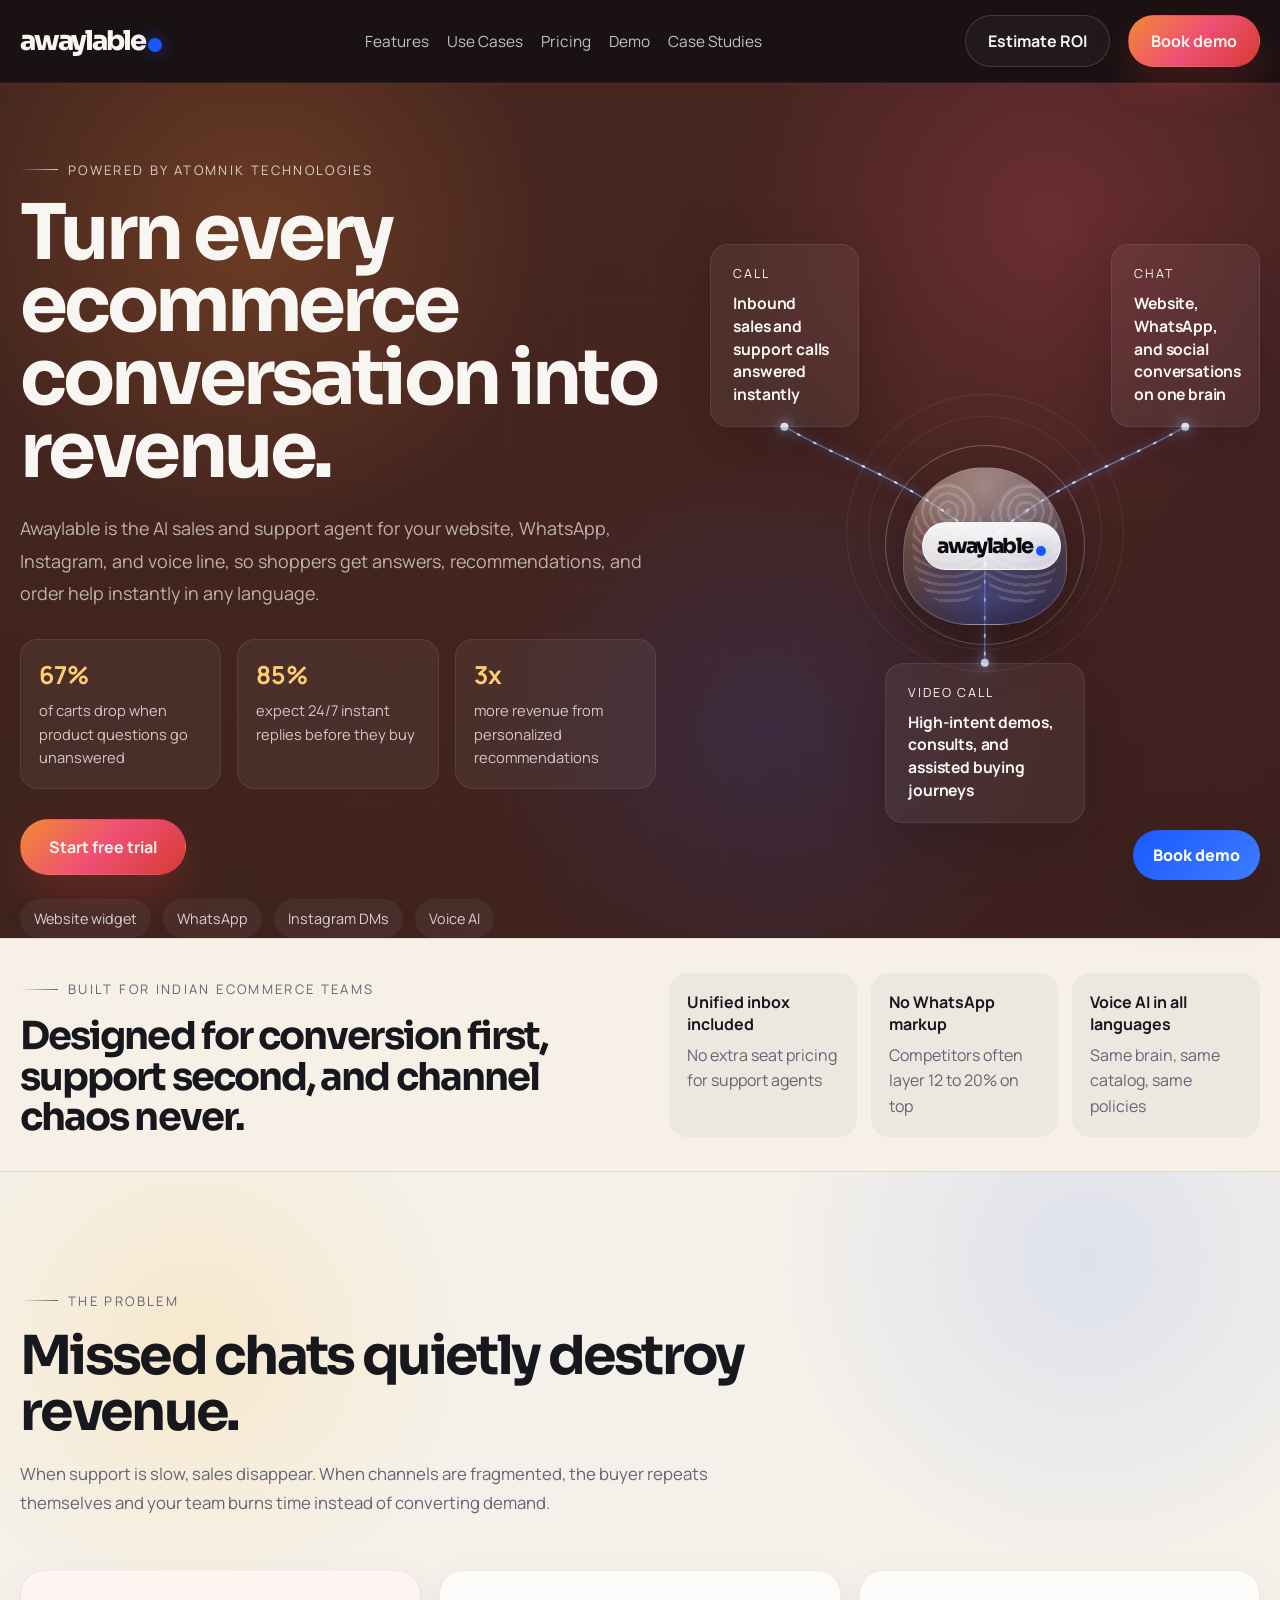
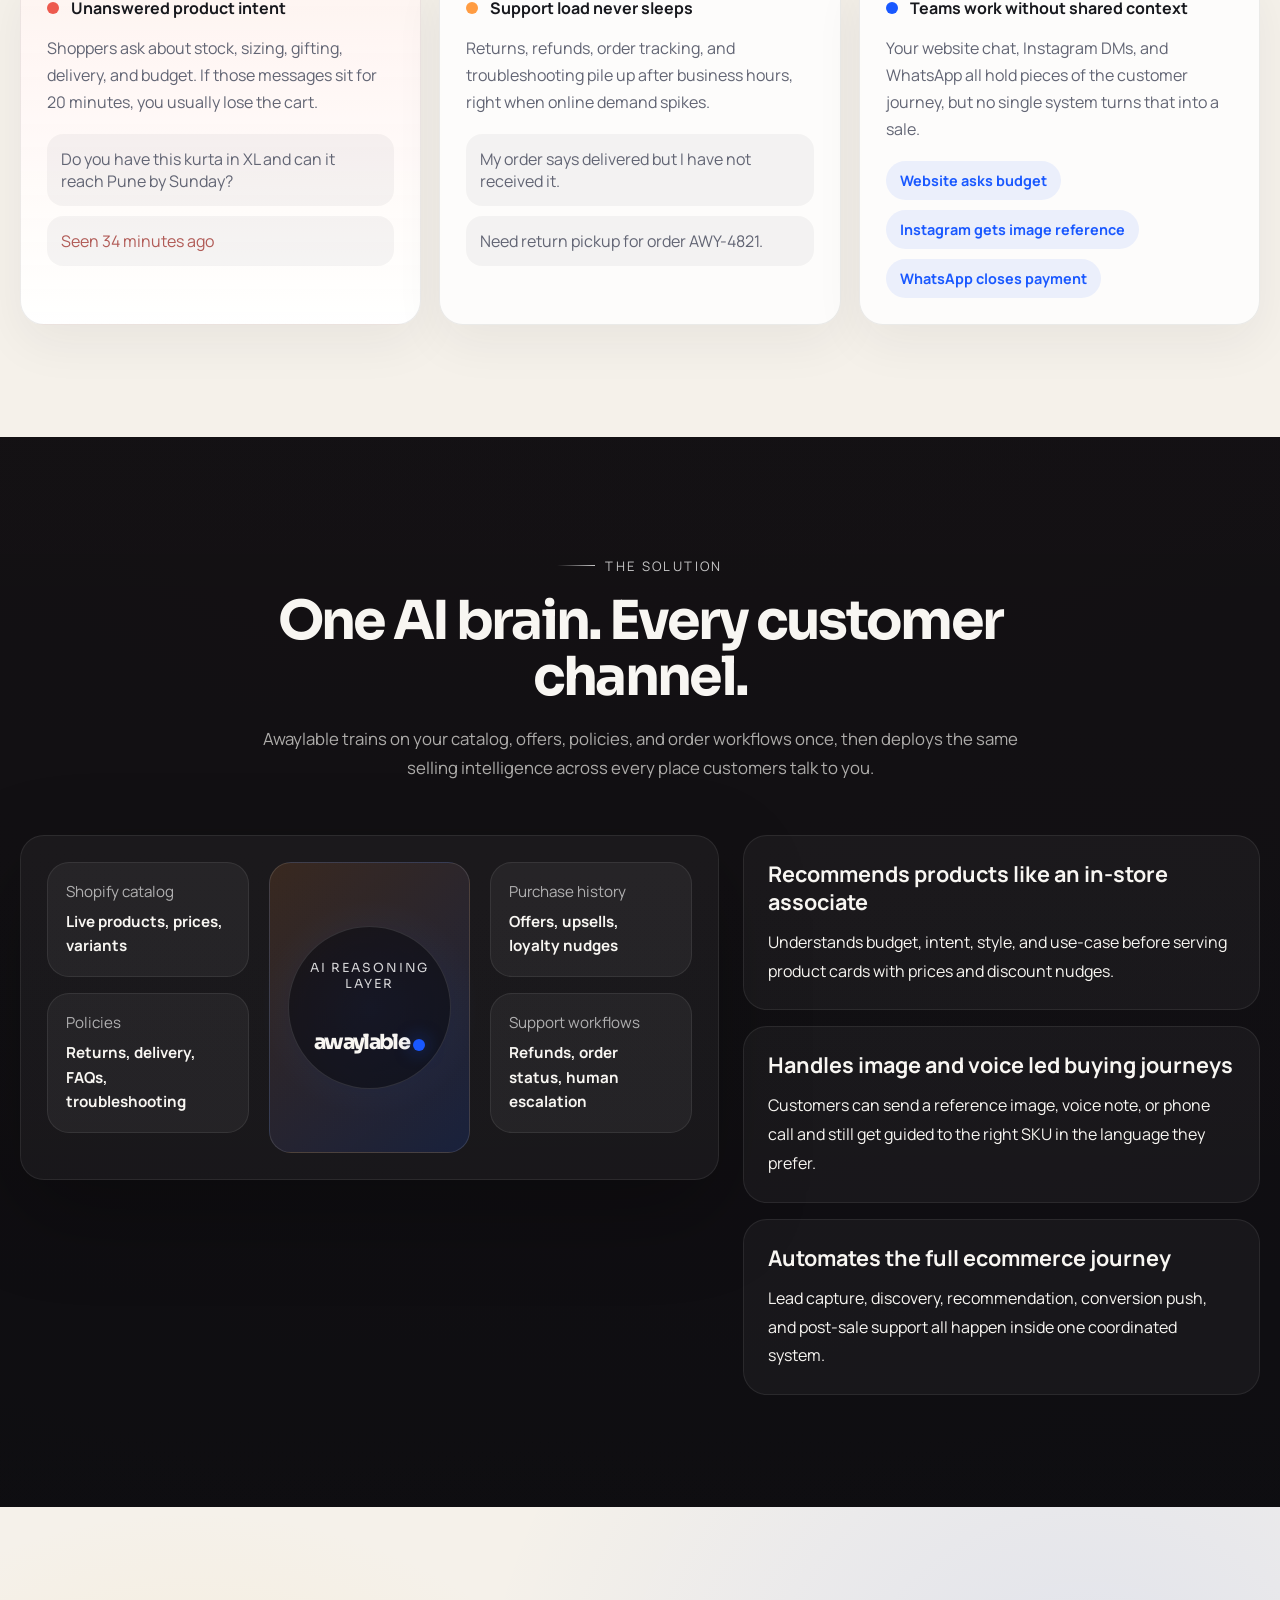
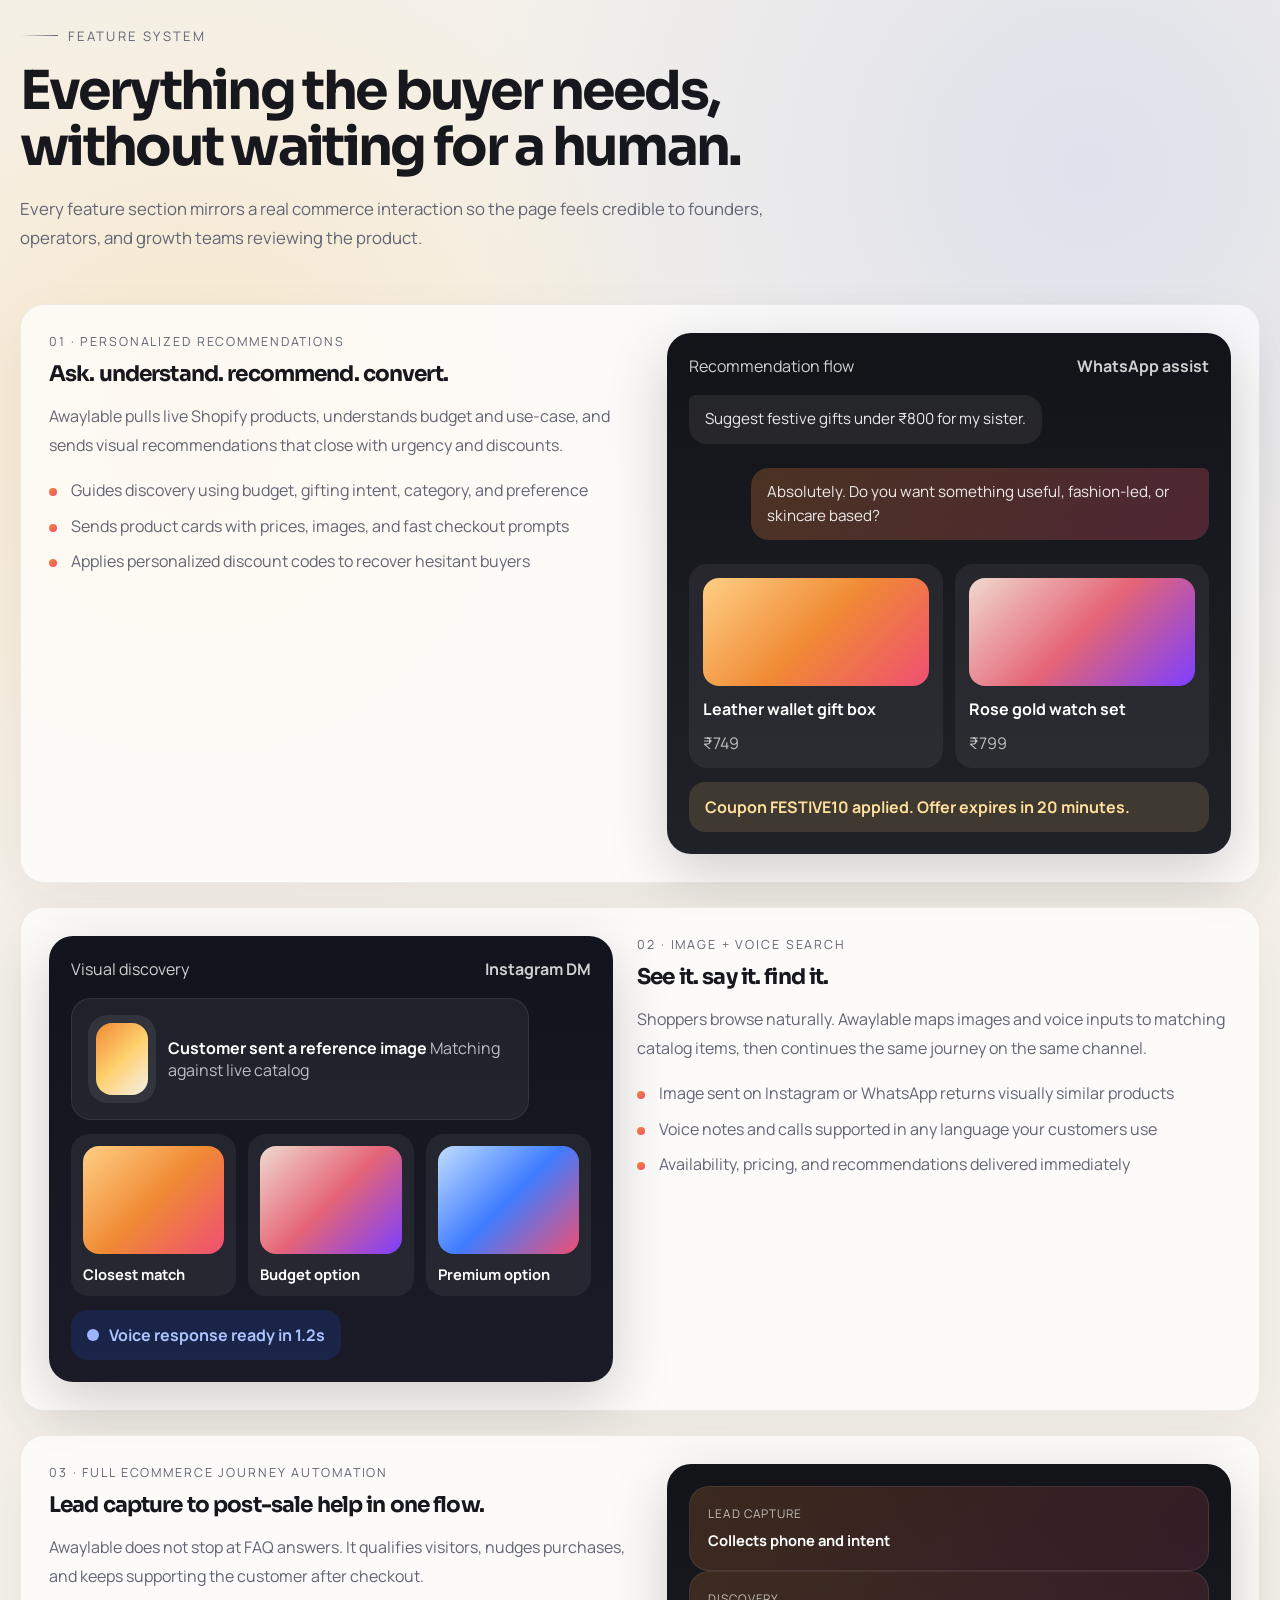
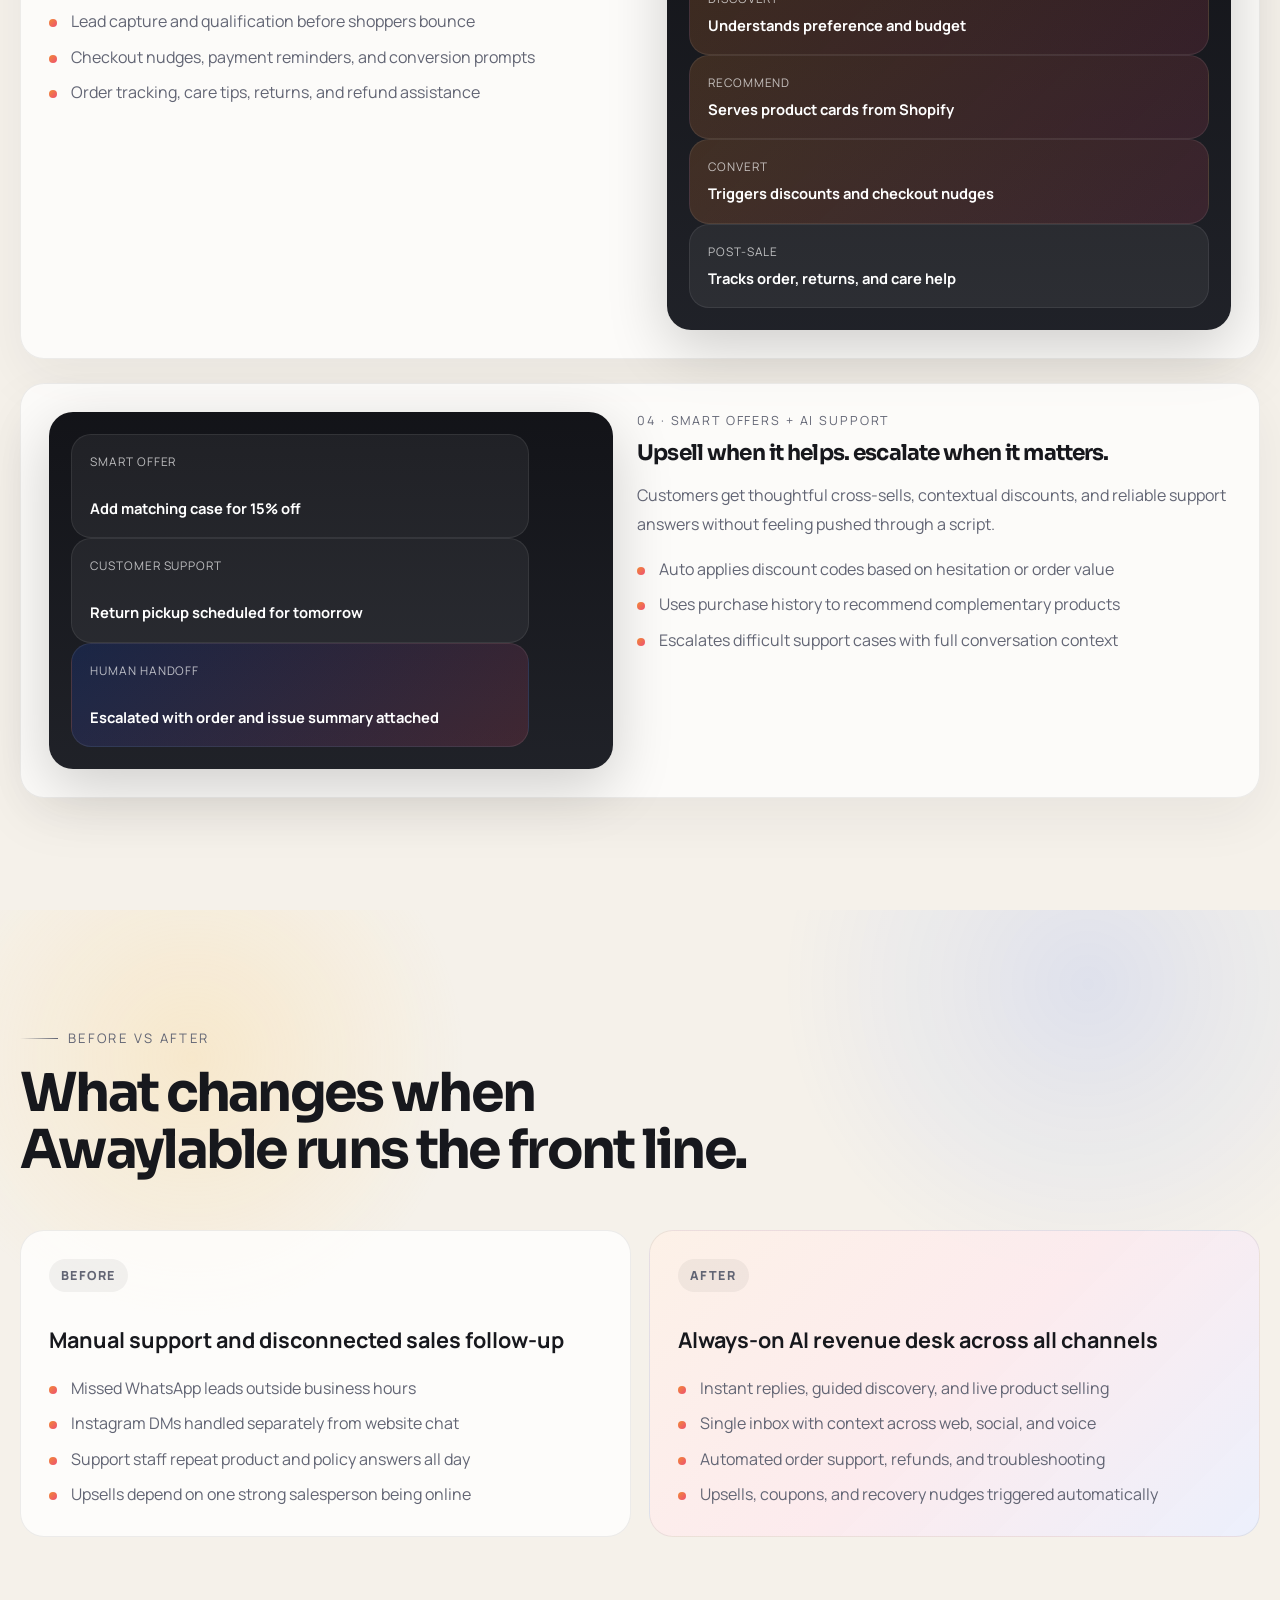
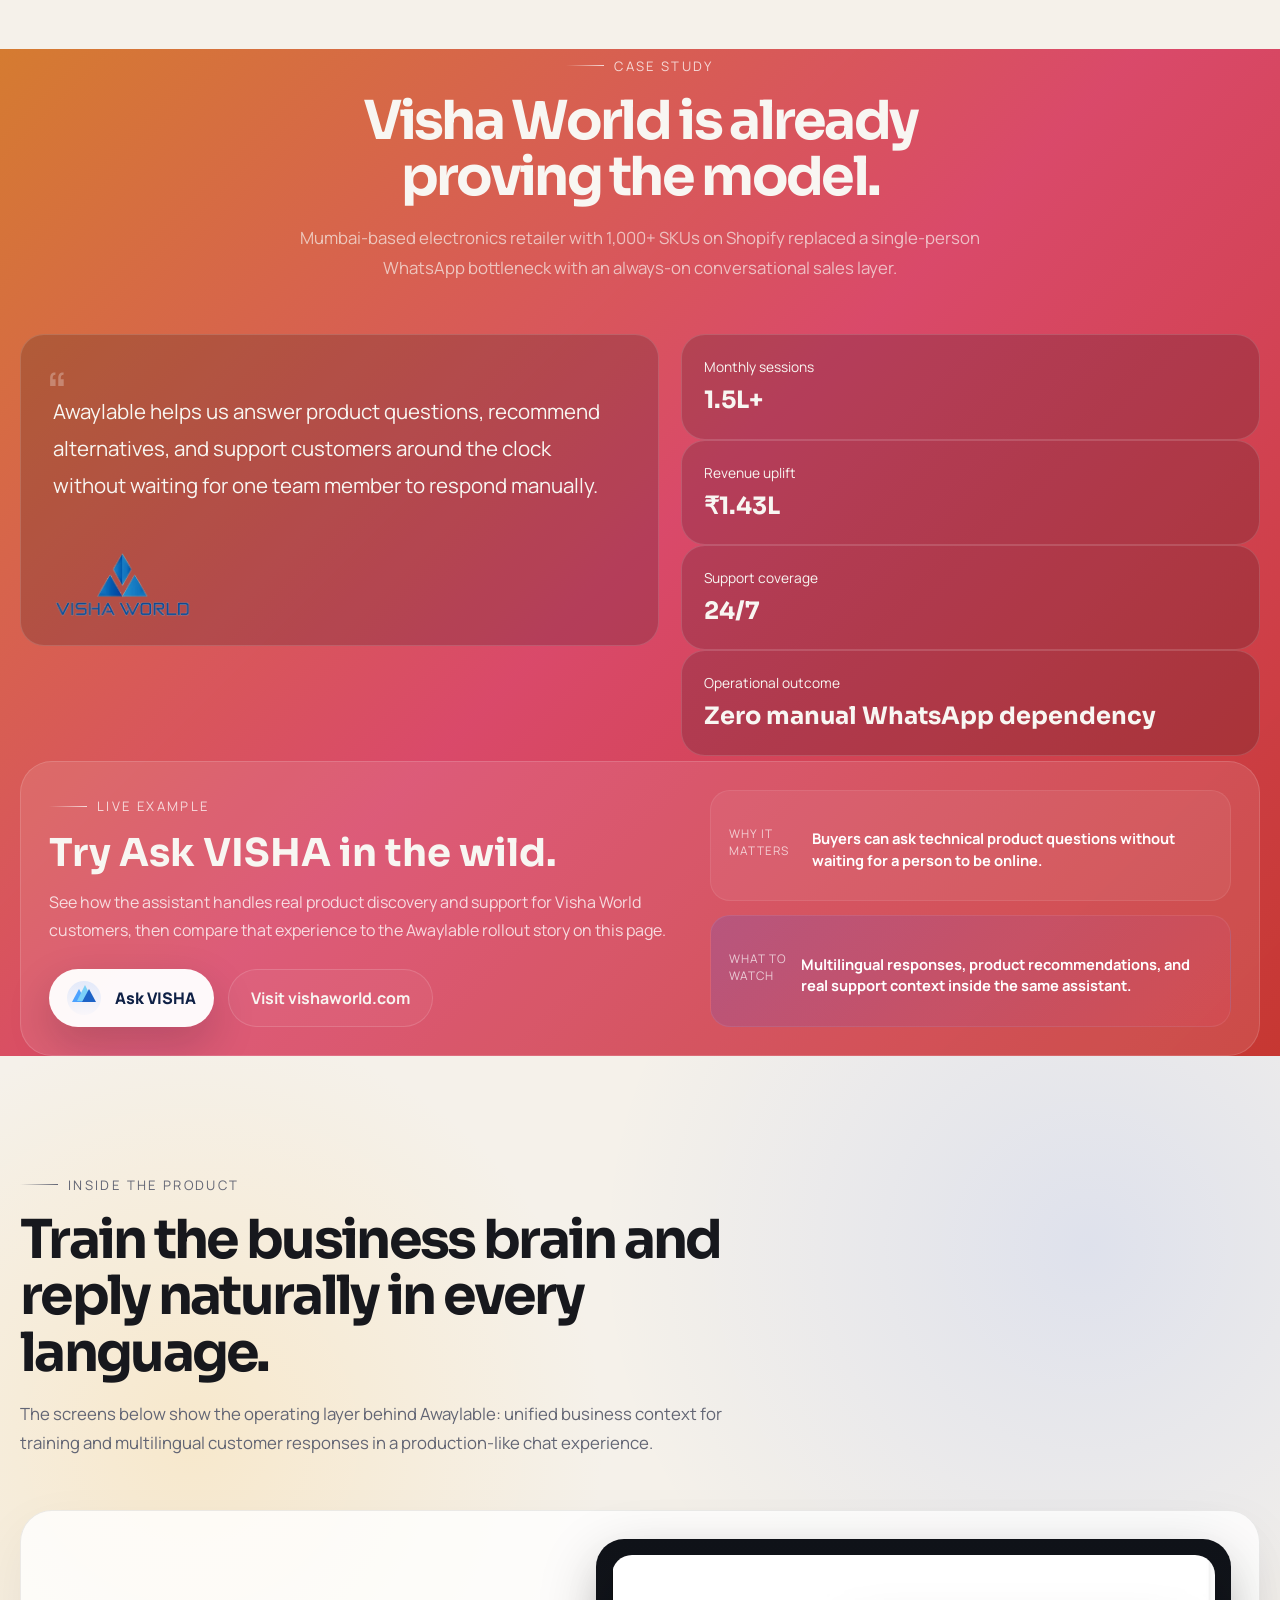
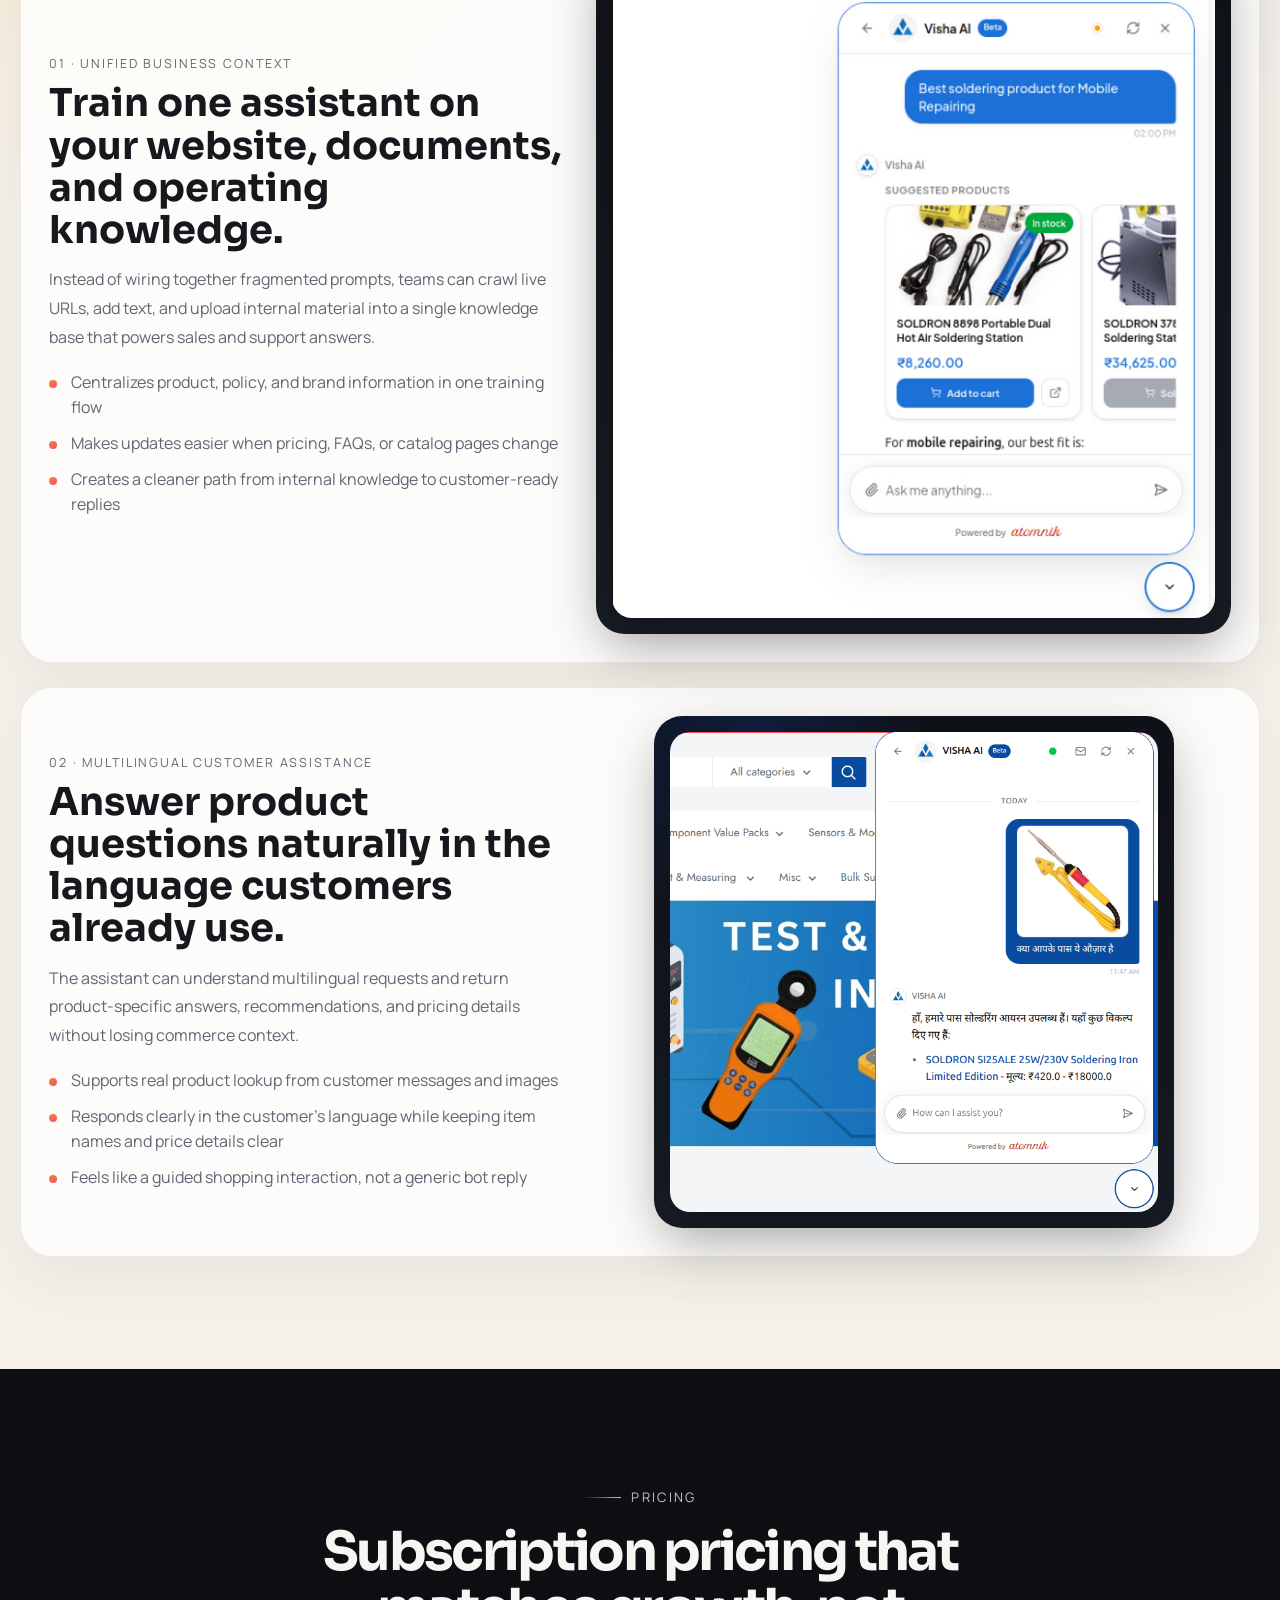
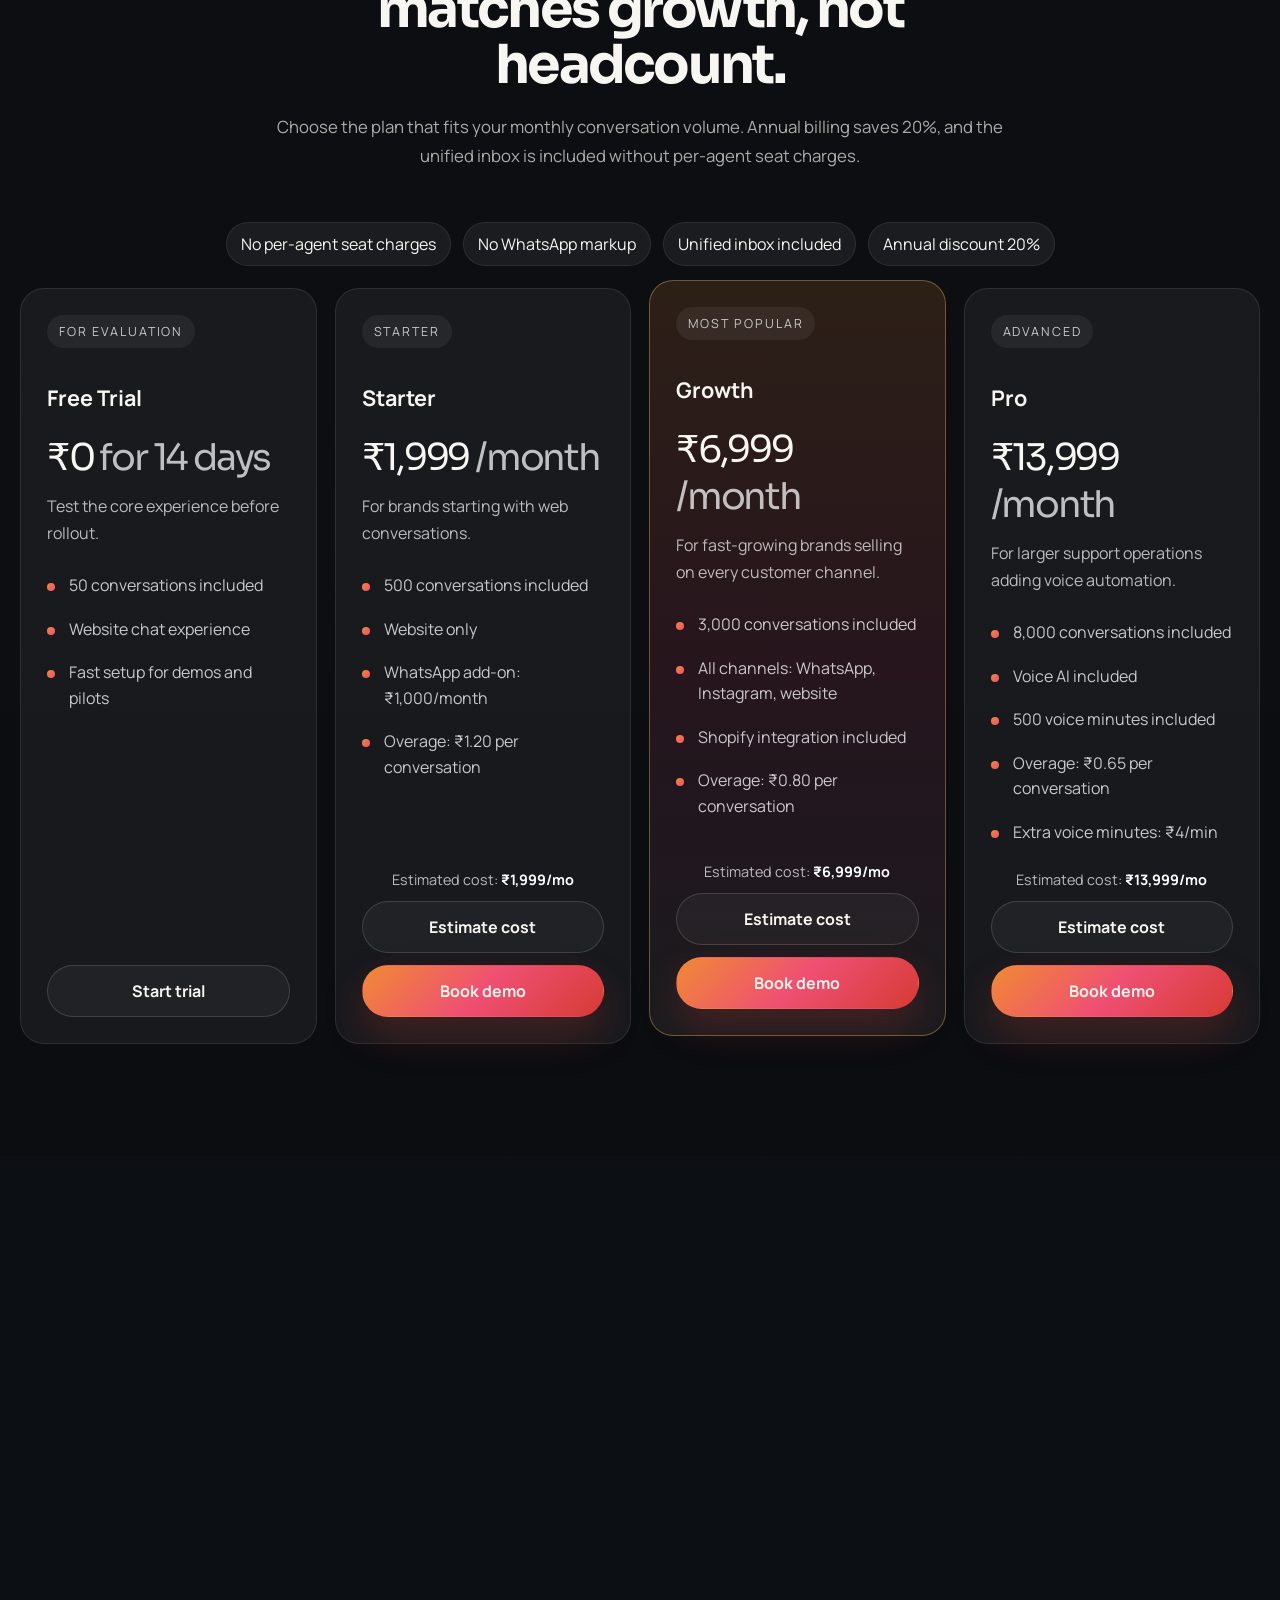
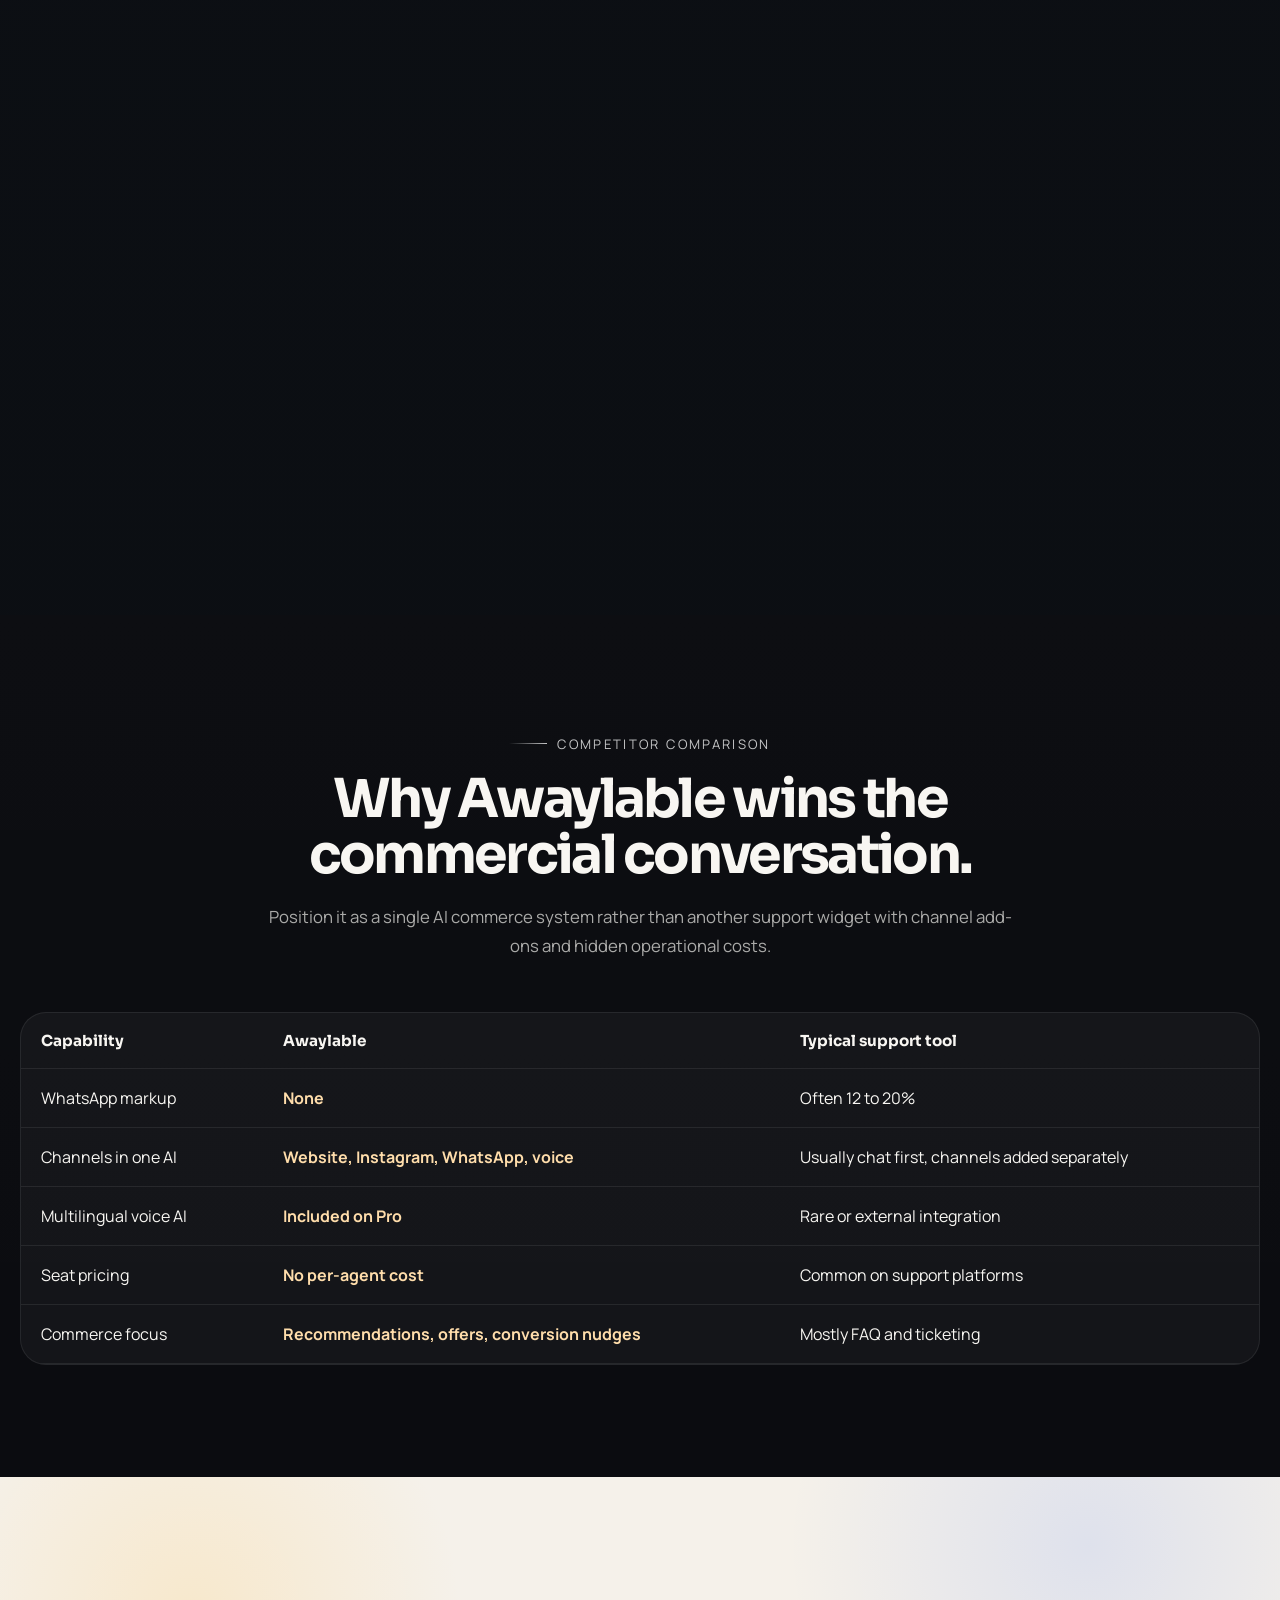
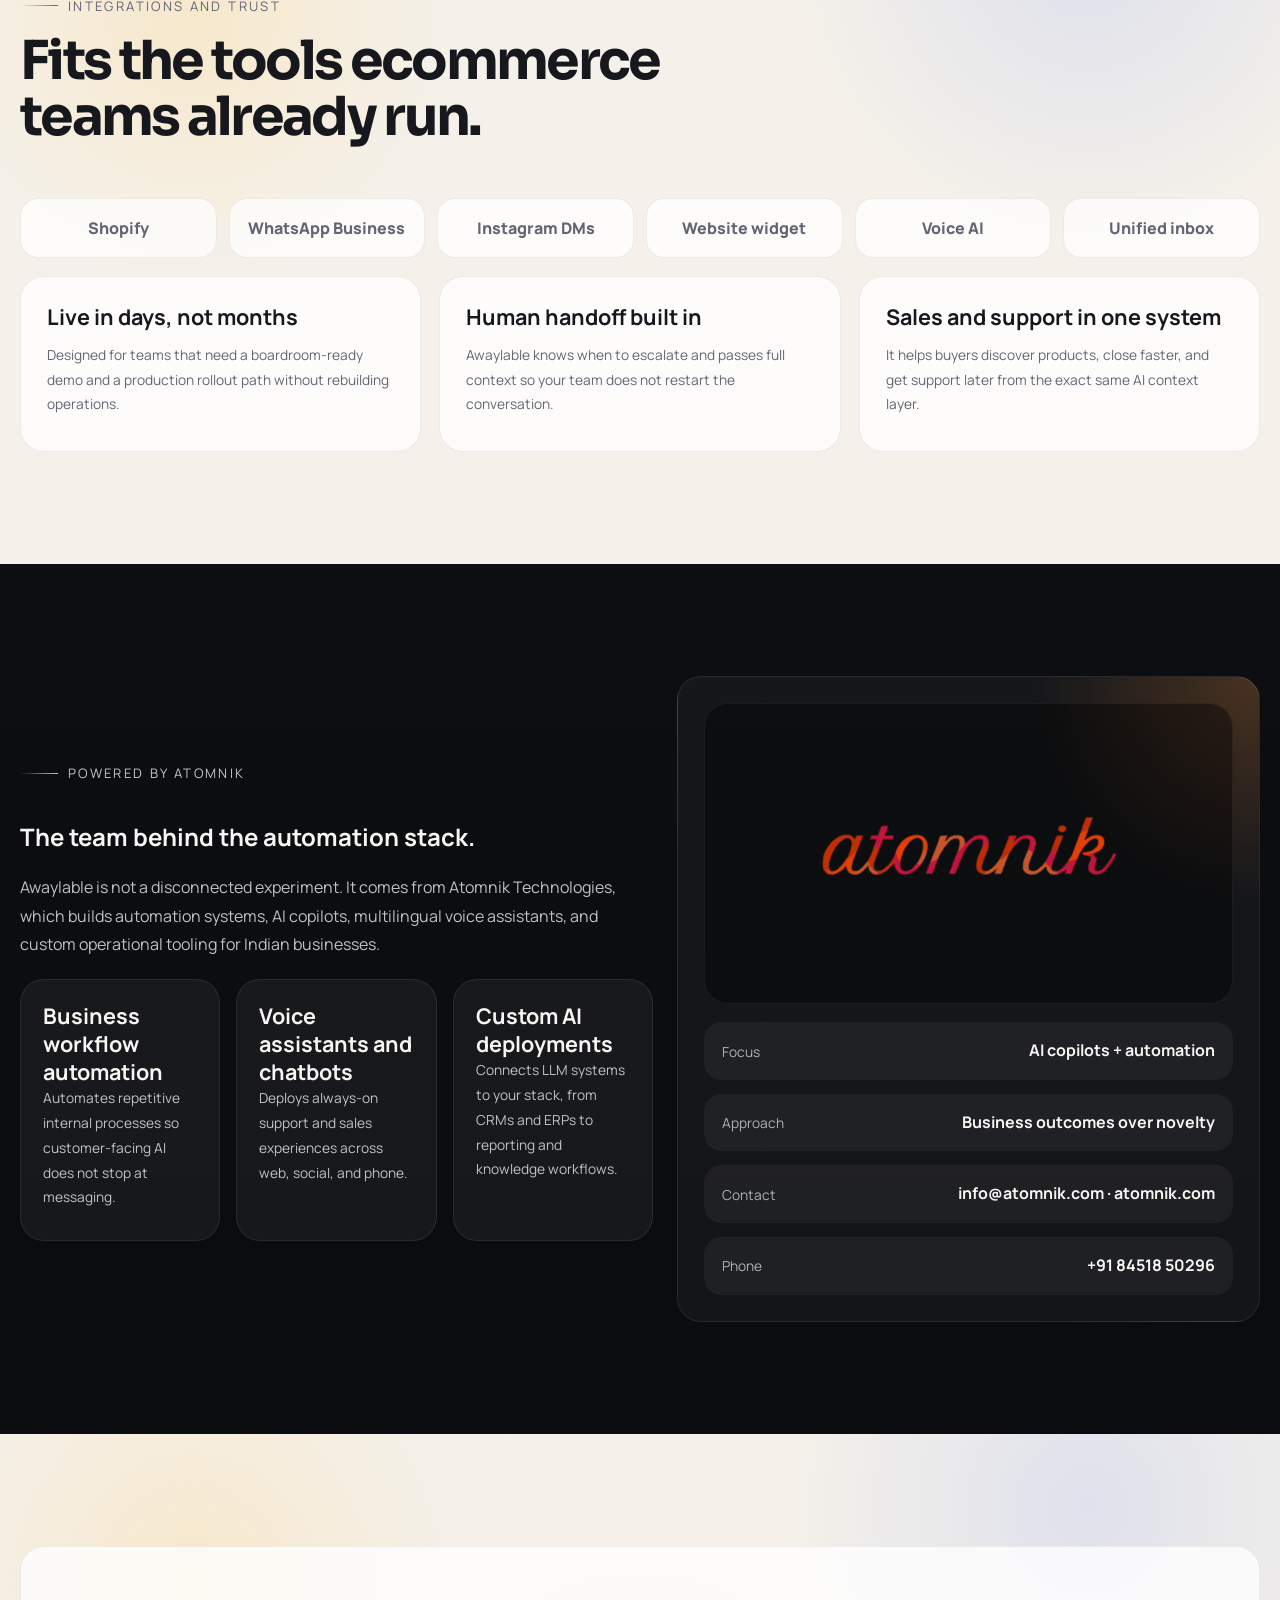
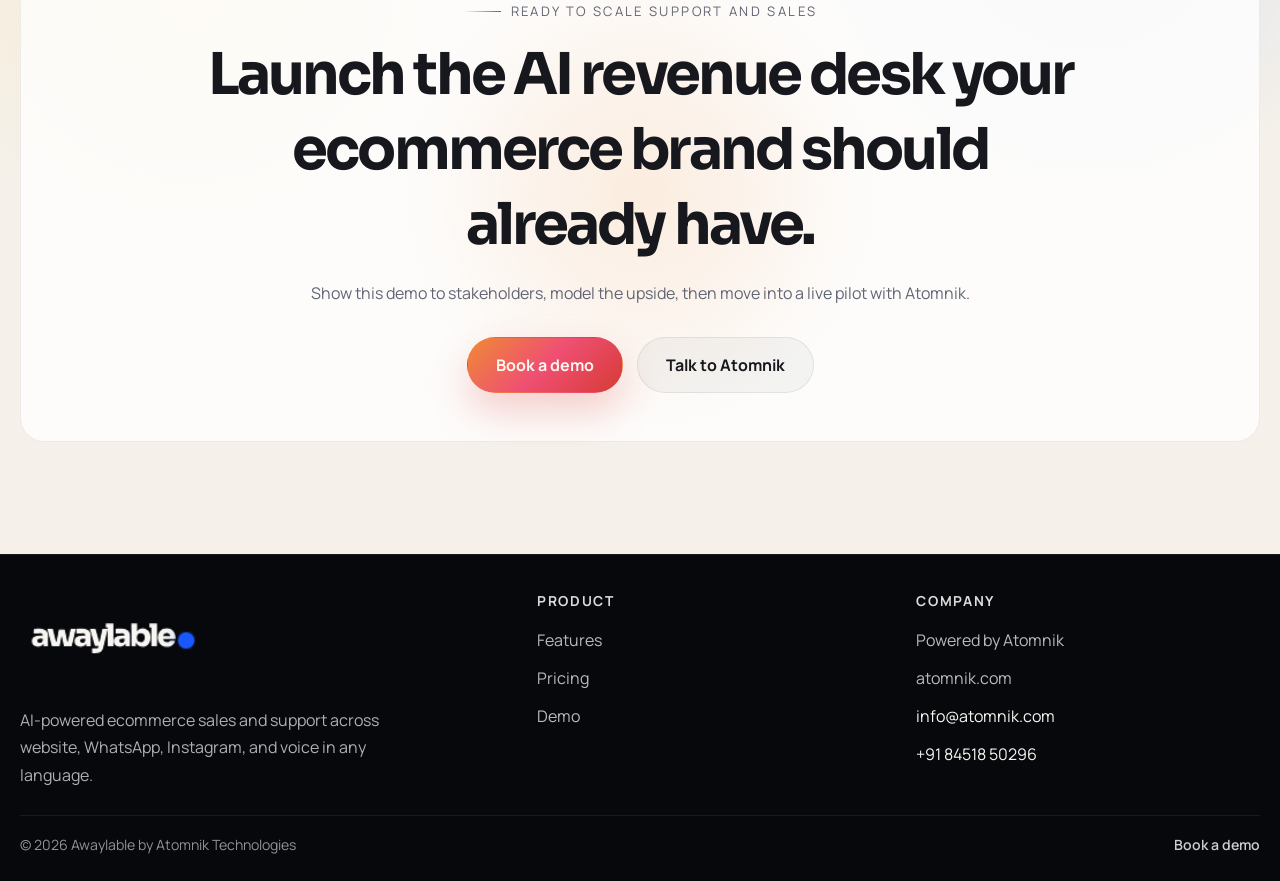
==== commit ade7a61f: "refactor: redesign landing page sections, update pricing layout, and add new assets for Visha World " ====
--- a/index.html
+++ b/index.html
@@ -13,7 +13,7 @@
   <link rel="stylesheet" href="styles.css">
 </head>
 <body>
-  <a class="floating-demo-cta" href="#widget-demo">Try demo</a>
+  <a class="floating-demo-cta" href="https://cal.com/atomnik/awaylable-24x7-customer-demo" target="_blank" rel="noreferrer">Book demo</a>
 
   <nav class="navbar">
     <div class="container nav-shell">
@@ -64,7 +64,6 @@
           </div>
           <div class="hero-cta-row">
             <a href="https://cal.com/atomnik/awaylable-24x7-customer-demo" class="btn btn-primary btn-large" target="_blank" rel="noreferrer">Start free trial</a>
-            <a href="#widget-demo" class="btn btn-secondary btn-large">See interactive demo</a>
           </div>
           <div class="hero-trustline">
             <span>Website widget</span>
@@ -100,40 +99,7 @@
             </div>
           </div>
 
-          <div class="hero-command-panel">
-            <div class="console-top">
-              <div class="console-pill live-pill">Always-on orchestration</div>
-              <div class="console-status">24/7 active</div>
-            </div>
-            <div class="hero-command-grid">
-              <div class="hero-command-card">
-                <span>Routing intelligence</span>
-                <strong>Detects whether the customer should chat, call, or jump to a guided demo.</strong>
-              </div>
-              <div class="hero-command-card">
-                <span>Shared context</span>
-                <strong>Catalog, policies, CRM notes, and support history stay synced across every interaction.</strong>
-              </div>
-              <div class="hero-command-card">
-                <span>Outcome engine</span>
-                <strong>Books demos, answers questions, recommends products, and escalates with full context.</strong>
-              </div>
-              <div class="hero-command-metrics">
-                <div class="metric-tile">
-                  <span>Response time</span>
-                  <strong>&lt; 2 sec</strong>
-                </div>
-                <div class="metric-tile">
-                  <span>Languages</span>
-                  <strong>All languages</strong>
-                </div>
-                <div class="metric-tile">
-                  <span>Use cases</span>
-                  <strong>Sales, support, demos</strong>
-                </div>
-              </div>
-            </div>
-          </div>
+
         </div>
       </div>
     </section>
@@ -216,28 +182,34 @@
         </div>
         <div class="solution-layout">
           <div class="brain-panel">
-            <div class="brain-grid">
-              <div class="brain-source-card">
-                <span>Shopify catalog</span>
-                <strong>Live products, prices, variants</strong>
-              </div>
-              <div class="brain-source-card">
-                <span>Policies</span>
-                <strong>Returns, delivery, FAQs, troubleshooting</strong>
+            <div class="brain-hub-layout">
+              <div class="brain-hub-cards">
+                <div class="brain-source-card">
+                  <span>Shopify catalog</span>
+                  <strong>Live products, prices, variants</strong>
+                </div>
+                <div class="brain-source-card">
+                  <span>Policies</span>
+                  <strong>Returns, delivery, FAQs, troubleshooting</strong>
+                </div>
               </div>
               <div class="brain-center-panel">
                 <div class="brain-center-core">
                   <span>AI reasoning layer</span>
-                  <strong>Awaylable brain</strong>
-                </div>
-              </div>
-              <div class="brain-source-card">
-                <span>Purchase history</span>
-                <strong>Offers, upsells, loyalty nudges</strong>
-              </div>
-              <div class="brain-source-card">
-                <span>Support workflows</span>
-                <strong>Refunds, order status, human escalation</strong>
+                  <div class="brain-center-logo">
+                    <span class="brand-text">awaylable</span><span class="brand-dot"></span>
+                  </div>
+                </div>
+              </div>
+              <div class="brain-hub-cards">
+                <div class="brain-source-card">
+                  <span>Purchase history</span>
+                  <strong>Offers, upsells, loyalty nudges</strong>
+                </div>
+                <div class="brain-source-card">
+                  <span>Support workflows</span>
+                  <strong>Refunds, order status, human escalation</strong>
+                </div>
               </div>
             </div>
           </div>
@@ -406,15 +378,15 @@
             </div>
             <div class="story-ui">
               <div class="support-stack">
-                <div class="support-card">
+                <div class="support-card support-card-col">
                   <span>Smart offer</span>
                   <strong>Add matching case for 15% off</strong>
                 </div>
-                <div class="support-card">
+                <div class="support-card support-card-col">
                   <span>Customer support</span>
                   <strong>Return pickup scheduled for tomorrow</strong>
                 </div>
-                <div class="support-card accent">
+                <div class="support-card accent support-card-col">
                   <span>Human handoff</span>
                   <strong>Escalated with order and issue summary attached</strong>
                 </div>
@@ -424,7 +396,7 @@
         </div>
       </div>
     </section>
-
+    <!-- widget demo commented out
     <section class="section section-dark" id="widget-demo">
       <div class="container">
         <div class="section-heading">
@@ -491,6 +463,7 @@
         </div>
       </div>
     </section>
+    -->
 
     <section class="section section-light" id="before-after">
       <div class="container">
@@ -534,9 +507,10 @@
           <div class="case-quote-card">
             <p class="quote-mark">“</p>
             <blockquote>Awaylable helps us answer product questions, recommend alternatives, and support customers around the clock without waiting for one team member to respond manually.</blockquote>
-            <div class="case-meta">
-              <strong>Visha World</strong>
-              <span>Electronics components retailer · Mumbai</span>
+            <div class="case-meta visha-logo-meta">
+              <a href="https://vishaworld.com" target="_blank" rel="noreferrer" aria-label="Visit Visha World">
+                <img src="assets/visha-world-logo.png" alt="Visha World" class="visha-world-logo-img">
+              </a>
             </div>
           </div>
           <div class="case-metric-grid">
@@ -607,7 +581,7 @@
               </ul>
             </div>
             <div class="showcase-visual">
-              <img src="assets/visha-training-dashboard.png" alt="Knowledge base dashboard showing unified business context training for the AI assistant">
+              <img src="assets/unified-context-chat.png" alt="Visha AI chat widget showing product recommendations and buyer interaction">
             </div>
           </article>
 
@@ -644,60 +618,82 @@
           <span>Annual discount 20%</span>
         </div>
         <div class="pricing-grid">
-          <article class="pricing-card plan-trial">
-            <div class="plan-chip">For evaluation</div>
-            <h3>Free Trial</h3>
-            <div class="plan-price">₹0 <span>for 14 days</span></div>
-            <p>Test the core experience before rollout.</p>
-            <ul class="plan-features">
-              <li>50 conversations included</li>
-              <li>Website chat experience</li>
-              <li>Fast setup for demos and pilots</li>
-            </ul>
-            <a href="https://cal.com/atomnik/awaylable-24x7-customer-demo" class="btn btn-secondary btn-block" target="_blank" rel="noreferrer">Start trial</a>
-          </article>
-
-          <article class="pricing-card">
-            <div class="plan-chip">Starter</div>
-            <h3>Starter</h3>
-            <div class="plan-price" data-plan-price="starter">₹1,999 <span>/month</span></div>
-            <p>For brands starting with web conversations.</p>
-            <ul class="plan-features">
-              <li>500 conversations included</li>
-              <li>Website only</li>
-              <li>WhatsApp add-on: ₹1,000/month</li>
-              <li>Overage: ₹1.20 per conversation</li>
-            </ul>
-            <a href="#calculator" class="btn btn-secondary btn-block">Estimate cost</a>
-          </article>
-
-          <article class="pricing-card pricing-card-featured">
-            <div class="plan-chip">Most popular</div>
-            <h3>Growth</h3>
-            <div class="plan-price" data-plan-price="growth">₹6,999 <span>/month</span></div>
-            <p>For fast-growing brands selling on every customer channel.</p>
-            <ul class="plan-features">
-              <li>3,000 conversations included</li>
-              <li>All channels: WhatsApp, Instagram, website</li>
-              <li>Shopify integration included</li>
-              <li>Overage: ₹0.80 per conversation</li>
-            </ul>
-            <a href="https://cal.com/atomnik/awaylable-24x7-customer-demo" class="btn btn-primary btn-block" target="_blank" rel="noreferrer">Book demo</a>
-          </article>
-
-          <article class="pricing-card">
-            <div class="plan-chip">Advanced</div>
-            <h3>Pro</h3>
-            <div class="plan-price" data-plan-price="pro">₹13,999 <span>/month</span></div>
-            <p>For larger support operations adding voice automation.</p>
-            <ul class="plan-features">
-              <li>8,000 conversations included</li>
-              <li>Voice AI included</li>
-              <li>500 voice minutes included</li>
-              <li>Overage: ₹0.65 per conversation</li>
-              <li>Extra voice minutes: ₹4/min</li>
-            </ul>
-            <a href="#calculator" class="btn btn-secondary btn-block">Model ROI</a>
+          <article class="pricing-card plan-trial pricing-card-col">
+            <div class="pricing-card-col-content">
+              <div class="plan-chip">For evaluation</div>
+              <h3>Free Trial</h3>
+              <div class="plan-price">₹0 <span>for 14 days</span></div>
+              <p>Test the core experience before rollout.</p>
+              <ul class="plan-features">
+                <li>50 conversations included</li>
+                <li>Website chat experience</li>
+                <li>Fast setup for demos and pilots</li>
+              </ul>
+            </div>
+            <div class="pricing-card-col-footer">
+              <a href="https://cal.com/atomnik/awaylable-24x7-customer-demo" class="btn btn-secondary btn-block" target="_blank" rel="noreferrer">Start trial</a>
+            </div>
+          </article>
+
+          <article class="pricing-card pricing-card-col">
+            <div class="pricing-card-col-content">
+              <div class="plan-chip">Starter</div>
+              <h3>Starter</h3>
+              <div class="plan-price" data-plan-price="starter">₹1,999 <span>/month</span></div>
+              <p>For brands starting with web conversations.</p>
+              <ul class="plan-features">
+                <li>500 conversations included</li>
+                <li>Website only</li>
+                <li>WhatsApp add-on: ₹1,000/month</li>
+                <li>Overage: ₹1.20 per conversation</li>
+              </ul>
+            </div>
+            <div class="pricing-card-col-footer">
+              <div class="estimated-cost-text">Estimated cost: <strong id="pricingStarterEst">₹1,999/mo</strong></div>
+              <a href="#calculator" class="btn btn-secondary btn-block">Estimate cost</a>
+              <a href="https://cal.com/atomnik/awaylable-24x7-customer-demo" class="btn btn-primary btn-block" target="_blank" rel="noreferrer">Book demo</a>
+            </div>
+          </article>
+
+          <article class="pricing-card pricing-card-featured pricing-card-col">
+            <div class="pricing-card-col-content">
+              <div class="plan-chip">Most popular</div>
+              <h3>Growth</h3>
+              <div class="plan-price" data-plan-price="growth">₹6,999 <span>/month</span></div>
+              <p>For fast-growing brands selling on every customer channel.</p>
+              <ul class="plan-features">
+                <li>3,000 conversations included</li>
+                <li>All channels: WhatsApp, Instagram, website</li>
+                <li>Shopify integration included</li>
+                <li>Overage: ₹0.80 per conversation</li>
+              </ul>
+            </div>
+            <div class="pricing-card-col-footer">
+              <div class="estimated-cost-text">Estimated cost: <strong id="pricingGrowthEst">₹6,999/mo</strong></div>
+              <a href="#calculator" class="btn btn-secondary btn-block">Estimate cost</a>
+              <a href="https://cal.com/atomnik/awaylable-24x7-customer-demo" class="btn btn-primary btn-block" target="_blank" rel="noreferrer">Book demo</a>
+            </div>
+          </article>
+
+          <article class="pricing-card pricing-card-col">
+            <div class="pricing-card-col-content">
+              <div class="plan-chip">Advanced</div>
+              <h3>Pro</h3>
+              <div class="plan-price" data-plan-price="pro">₹13,999 <span>/month</span></div>
+              <p>For larger support operations adding voice automation.</p>
+              <ul class="plan-features">
+                <li>8,000 conversations included</li>
+                <li>Voice AI included</li>
+                <li>500 voice minutes included</li>
+                <li>Overage: ₹0.65 per conversation</li>
+                <li>Extra voice minutes: ₹4/min</li>
+              </ul>
+            </div>
+            <div class="pricing-card-col-footer">
+              <div class="estimated-cost-text">Estimated cost: <strong id="pricingProEst">₹13,999/mo</strong></div>
+              <a href="#calculator" class="btn btn-secondary btn-block">Estimate cost</a>
+              <a href="https://cal.com/atomnik/awaylable-24x7-customer-demo" class="btn btn-primary btn-block" target="_blank" rel="noreferrer">Book demo</a>
+            </div>
           </article>
         </div>
       </div>
@@ -876,15 +872,15 @@
           <h2>The team behind the automation stack.</h2>
           <p>Awaylable is not a disconnected experiment. It comes from Atomnik Technologies, which builds automation systems, AI copilots, multilingual voice assistants, and custom operational tooling for Indian businesses.</p>
           <div class="atomnik-solution-grid">
-            <div class="atomnik-solution-card">
+            <div class="atomnik-solution-card atomnik-solution-card-col">
               <strong>Business workflow automation</strong>
               <p>Automates repetitive internal processes so customer-facing AI does not stop at messaging.</p>
             </div>
-            <div class="atomnik-solution-card">
+            <div class="atomnik-solution-card atomnik-solution-card-col">
               <strong>Voice assistants and chatbots</strong>
               <p>Deploys always-on support and sales experiences across web, social, and phone.</p>
             </div>
-            <div class="atomnik-solution-card">
+            <div class="atomnik-solution-card atomnik-solution-card-col">
               <strong>Custom AI deployments</strong>
               <p>Connects LLM systems to your stack, from CRMs and ERPs to reporting and knowledge workflows.</p>
             </div>
@@ -933,8 +929,7 @@
     <div class="container footer-shell">
       <div class="footer-intro">
         <a href="#hero" class="brandmark footer-brand" aria-label="Awaylable home">
-          <span class="brand-text">awaylable</span>
-          <span class="brand-dot"></span>
+          <img src="assets/awaylable-logo.png" alt="Awaylable" class="footer-logo-img">
         </a>
         <p>AI-powered ecommerce sales and support across website, WhatsApp, Instagram, and voice in any language.</p>
       </div>
--- a/styles.css
+++ b/styles.css
@@ -308,7 +308,7 @@
 
 .hero {
   padding-top: 70px;
-  min-height: calc(100vh - 82px);
+  padding-bottom: 0;
 }
 
 .hero-backdrop,
@@ -360,6 +360,8 @@
   color: var(--muted);
 }
 
+
+
 .hero-proof {
   display: grid;
   grid-template-columns: repeat(3, minmax(0, 1fr));
@@ -415,7 +417,7 @@
 
 .hero-visual {
   position: relative;
-  min-height: 700px;
+  min-height: 520px;
 }
 
 .hero-brain-map {
@@ -988,6 +990,7 @@
   height: 54px;
 }
 
+
 .mini-product-card span,
 .widget-brand span,
 .widget-footer-note,
@@ -1161,6 +1164,7 @@
 .solution-layout {
   grid-template-columns: 1.15fr 0.85fr;
   gap: 24px;
+  align-items: start;
 }
 
 .brain-panel {
@@ -1236,12 +1240,39 @@
   overflow-wrap: anywhere;
 }
 
-.brain-center-core strong {
+.brain-center-core > span {
   display: block;
-  margin-top: 10px;
+  font-family: "Sora", sans-serif;
+  font-size: 0.78rem;
+  text-transform: uppercase;
+  letter-spacing: 0.15em;
+  color: rgba(255, 255, 255, 0.82);
+}
+
+.brain-center-logo {
+  display: inline-flex;
+  align-items: flex-end;
+  justify-content: center;
+  gap: 4px;
+  margin-top: 12px;
   font-family: "Sora", sans-serif;
   font-size: 1.3rem;
+  font-weight: 800;
+  letter-spacing: -0.08em;
   line-height: 1.2;
+}
+
+.brain-center-logo .brand-text {
+  display: inline;
+  text-transform: none;
+  letter-spacing: -0.08em;
+  color: var(--text);
+}
+
+.brain-center-logo .brand-dot {
+  width: 12px;
+  height: 12px;
+  margin-bottom: 4px;
 }
 
 .solution-points {
@@ -1582,7 +1613,7 @@
   display: grid;
   grid-template-columns: minmax(0, 1.1fr) minmax(280px, 0.9fr);
   gap: 24px;
-  margin-top: 30px;
+  margin-top: 5px;
   padding: 28px;
   border-radius: var(--radius-xl);
   background: rgba(255, 255, 255, 0.1);
@@ -2237,14 +2268,21 @@
   letter-spacing: 0.12em;
 }
 
+#case-study {
+  padding: 0;
+}
+
 .case-study-shell {
   grid-template-columns: minmax(0, 1.05fr) minmax(320px, 0.95fr);
   gap: 22px;
-  align-items: stretch;
+  align-items: start;
 }
 
 .case-quote-card {
   position: relative;
+  display: flex;
+  flex-direction: column;
+  gap: 22px;
   padding: 34px 32px 28px;
   background: rgba(11, 12, 18, 0.18);
   border: 1px solid rgba(255, 255, 255, 0.14);
@@ -2554,9 +2592,22 @@
 }
 
 .atomnik-stats > div {
+  display: grid;
+  grid-template-columns: 100px 1fr;
+  align-items: center;
   padding: 16px 18px;
   border-radius: 18px;
   background: rgba(255, 255, 255, 0.05);
+  text-align: left;
+}
+.atomnik-stats > div span {
+  margin-bottom: 0;
+  color: var(--muted);
+}
+.atomnik-stats > div strong {
+  margin-top: 0;
+  justify-self: end;
+  text-align: right;
 }
 
 .atomnik-stats a,
@@ -2606,8 +2657,14 @@
 
 .footer-brand {
   display: inline-flex;
-  align-items: flex-end;
+  align-items: center;
   margin-bottom: 16px;
+}
+
+.footer-logo-img {
+  width: min(180px, 100%);
+  height: auto;
+  display: block;
 }
 
 .footer-intro p {
@@ -3027,3 +3084,148 @@
     padding: 16px;
   }
 }
+
+/* Custom Layout additions for UI fixes */
+.brain-hub-layout {
+  display: grid;
+  grid-template-columns: 1fr 1fr 1fr;
+  align-items: center;
+  gap: 20px;
+}
+.brain-hub-cards {
+  display: flex;
+  flex-direction: column;
+  gap: 16px;
+}
+.visha-logo-meta {
+  display: flex;
+  flex-direction: column;
+  gap: 8px;
+  align-items: flex-start;
+}
+.visha-world-logo-img {
+  max-width: 140px;
+  height: auto;
+}
+.visha-world-notes .support-card {
+  max-width: 100%;
+}
+.brain-hub-layout {
+  align-items: start;
+}
+.brain-center-panel {
+  align-self: stretch;
+}
+.support-card-col,
+.atomnik-solution-card-col {
+  flex-direction: column;
+  align-items: flex-start !important;
+  text-align: left;
+}
+.pricing-card-col {
+  display: flex !important;
+  flex-direction: column;
+  justify-content: space-between;
+}
+.pricing-card-col-content {
+  flex-grow: 1;
+}
+.pricing-card-col-footer {
+  margin-top: 24px;
+  display: flex;
+  flex-direction: column;
+  gap: 12px;
+}
+
+@media (max-width: 720px) {
+  .navbar {
+    backdrop-filter: none;
+    background: rgba(9, 10, 15, 0.96);
+  }
+
+  .hero-pattern {
+    mask-image: none;
+    opacity: 0.12;
+  }
+
+  [data-reveal] {
+    opacity: 1;
+    transform: none;
+    transition: none;
+  }
+
+  .brain-hub-layout {
+    grid-template-columns: 1fr;
+    gap: 14px;
+  }
+
+  .brain-center-panel {
+    order: -1;
+    min-height: auto;
+    align-self: auto;
+    padding: 16px;
+  }
+
+  .brain-center-core {
+    max-width: 164px;
+    margin: 0 auto;
+    padding: 16px;
+  }
+
+  .visha-world-notes .support-card {
+    padding: 16px;
+  }
+}
+
+@media (max-width: 560px) {
+  .brain-panel {
+    padding: 16px;
+  }
+
+  .brain-source-card,
+  .brain-center-panel {
+    min-height: auto;
+  }
+
+  .brain-hub-cards {
+    gap: 12px;
+  }
+
+  .brain-source-card {
+    padding: 16px;
+  }
+
+  .brain-center-logo {
+    font-size: 1.05rem;
+  }
+
+  .brain-center-logo .brand-dot {
+    width: 10px;
+    height: 10px;
+    margin-bottom: 3px;
+  }
+
+  .visha-world-notes .support-card {
+    display: grid;
+    gap: 8px;
+  }
+
+  .visha-world-notes .support-card span {
+    font-size: 0.7rem;
+    line-height: 1.4;
+  }
+
+  .visha-world-notes .support-card strong {
+    margin-top: 0;
+    font-size: 0.88rem;
+  }
+}
+.estimated-cost-text {
+  text-align: center;
+  font-size: 0.9rem;
+  color: rgba(255, 255, 255, 0.7);
+}
+.estimated-cost-text strong {
+  color: white;
+  font-weight: 700;
+}
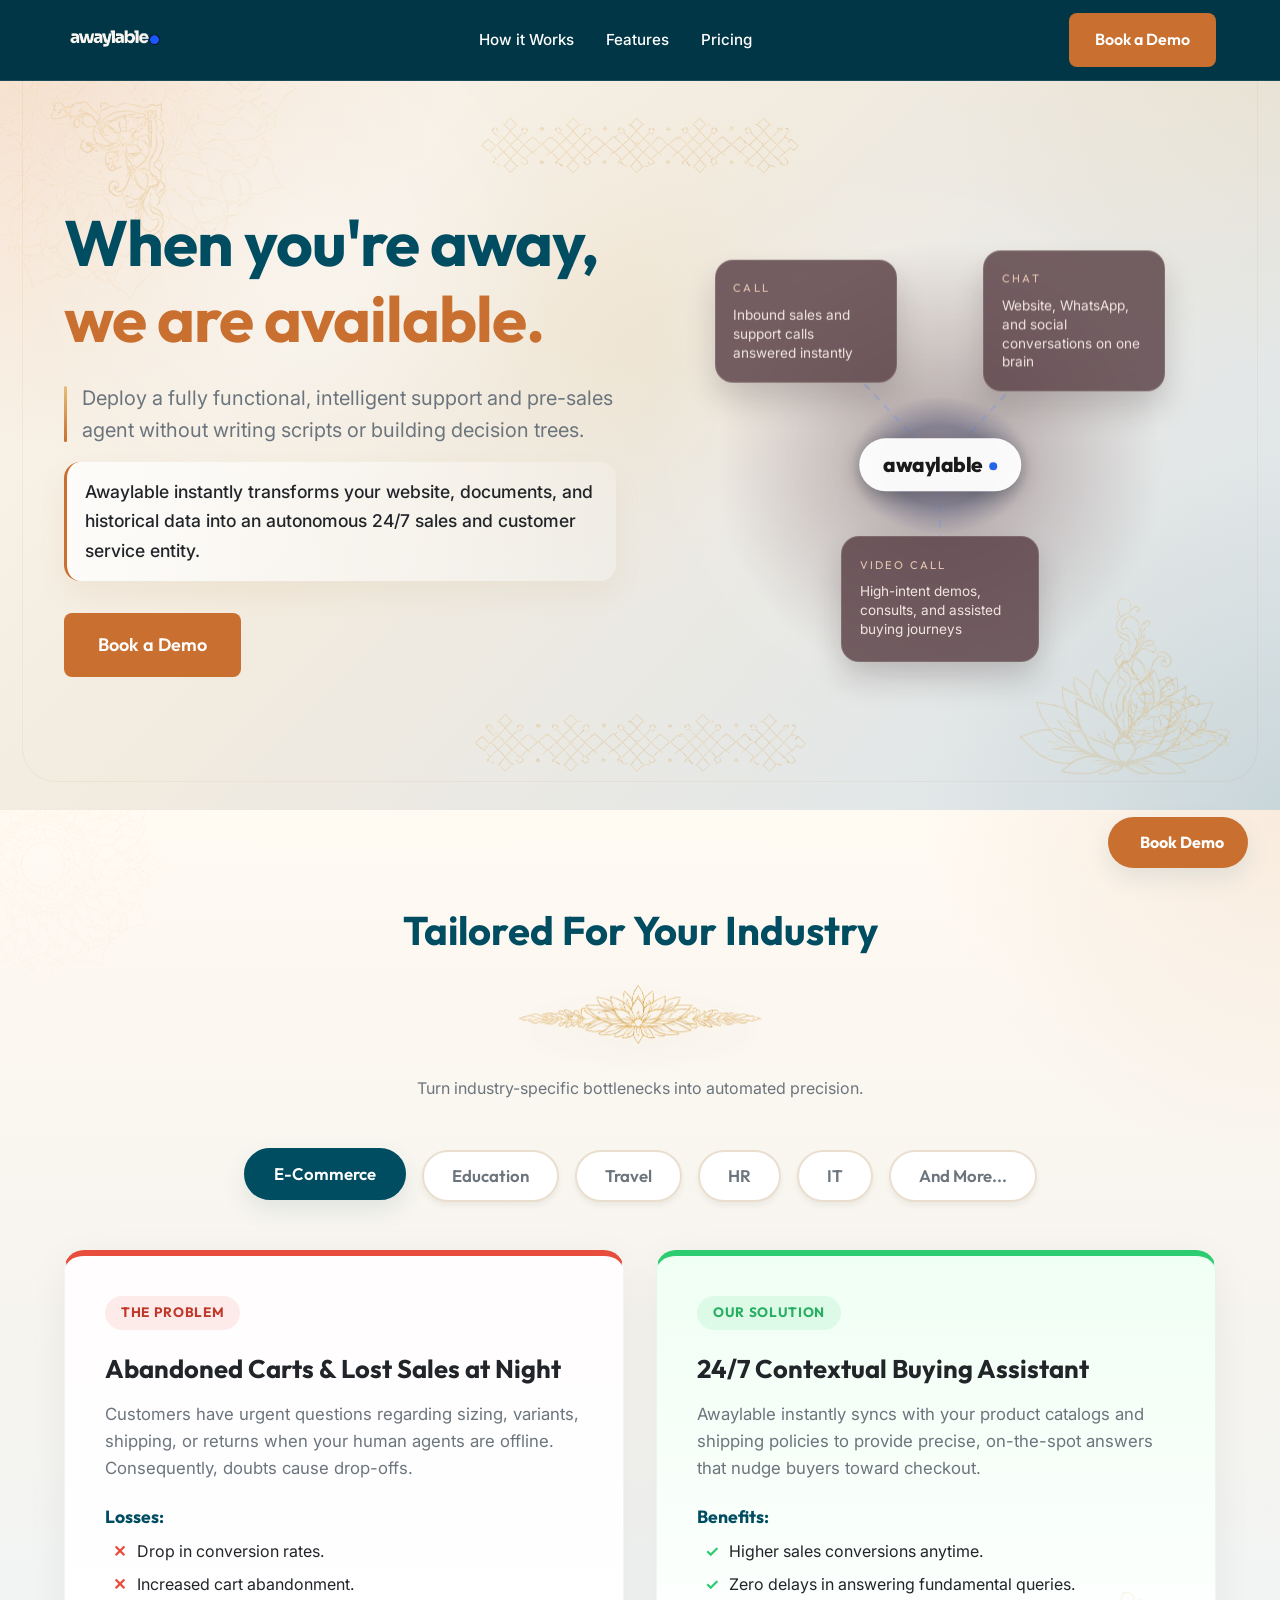
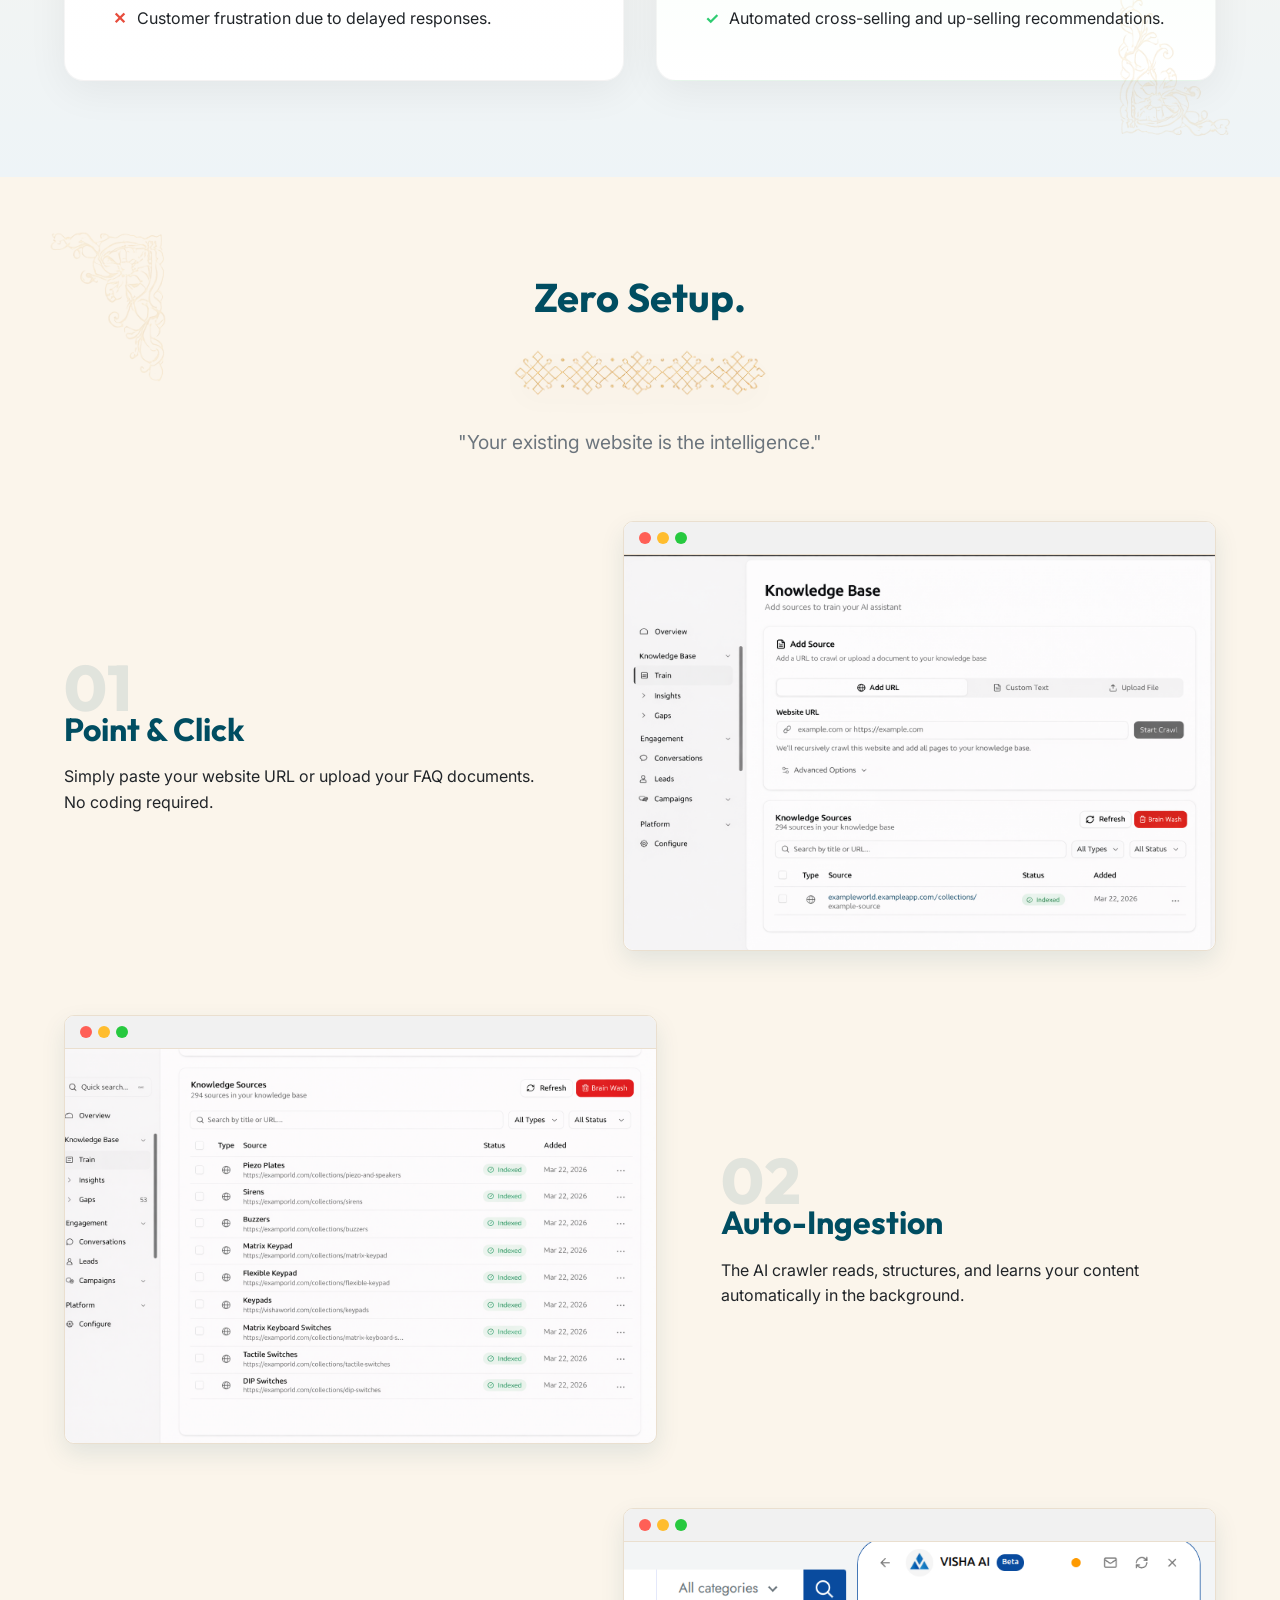
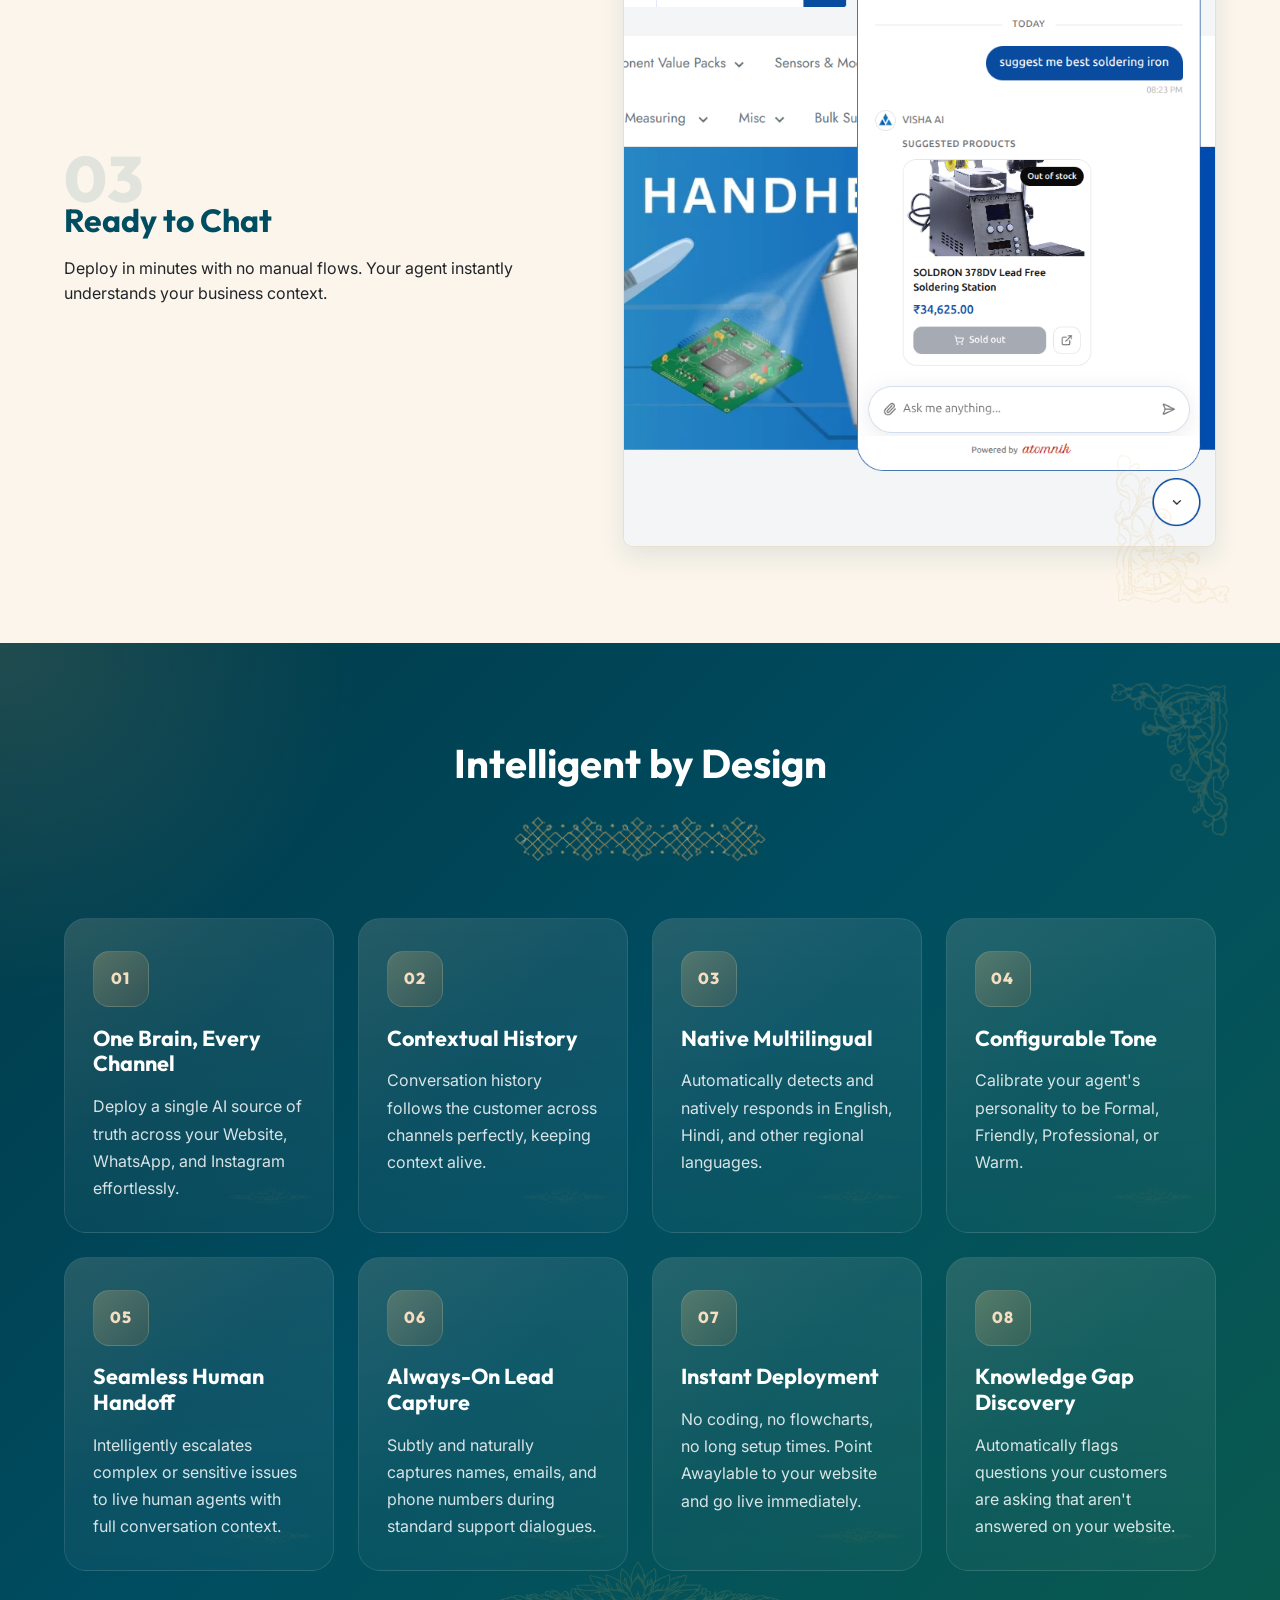
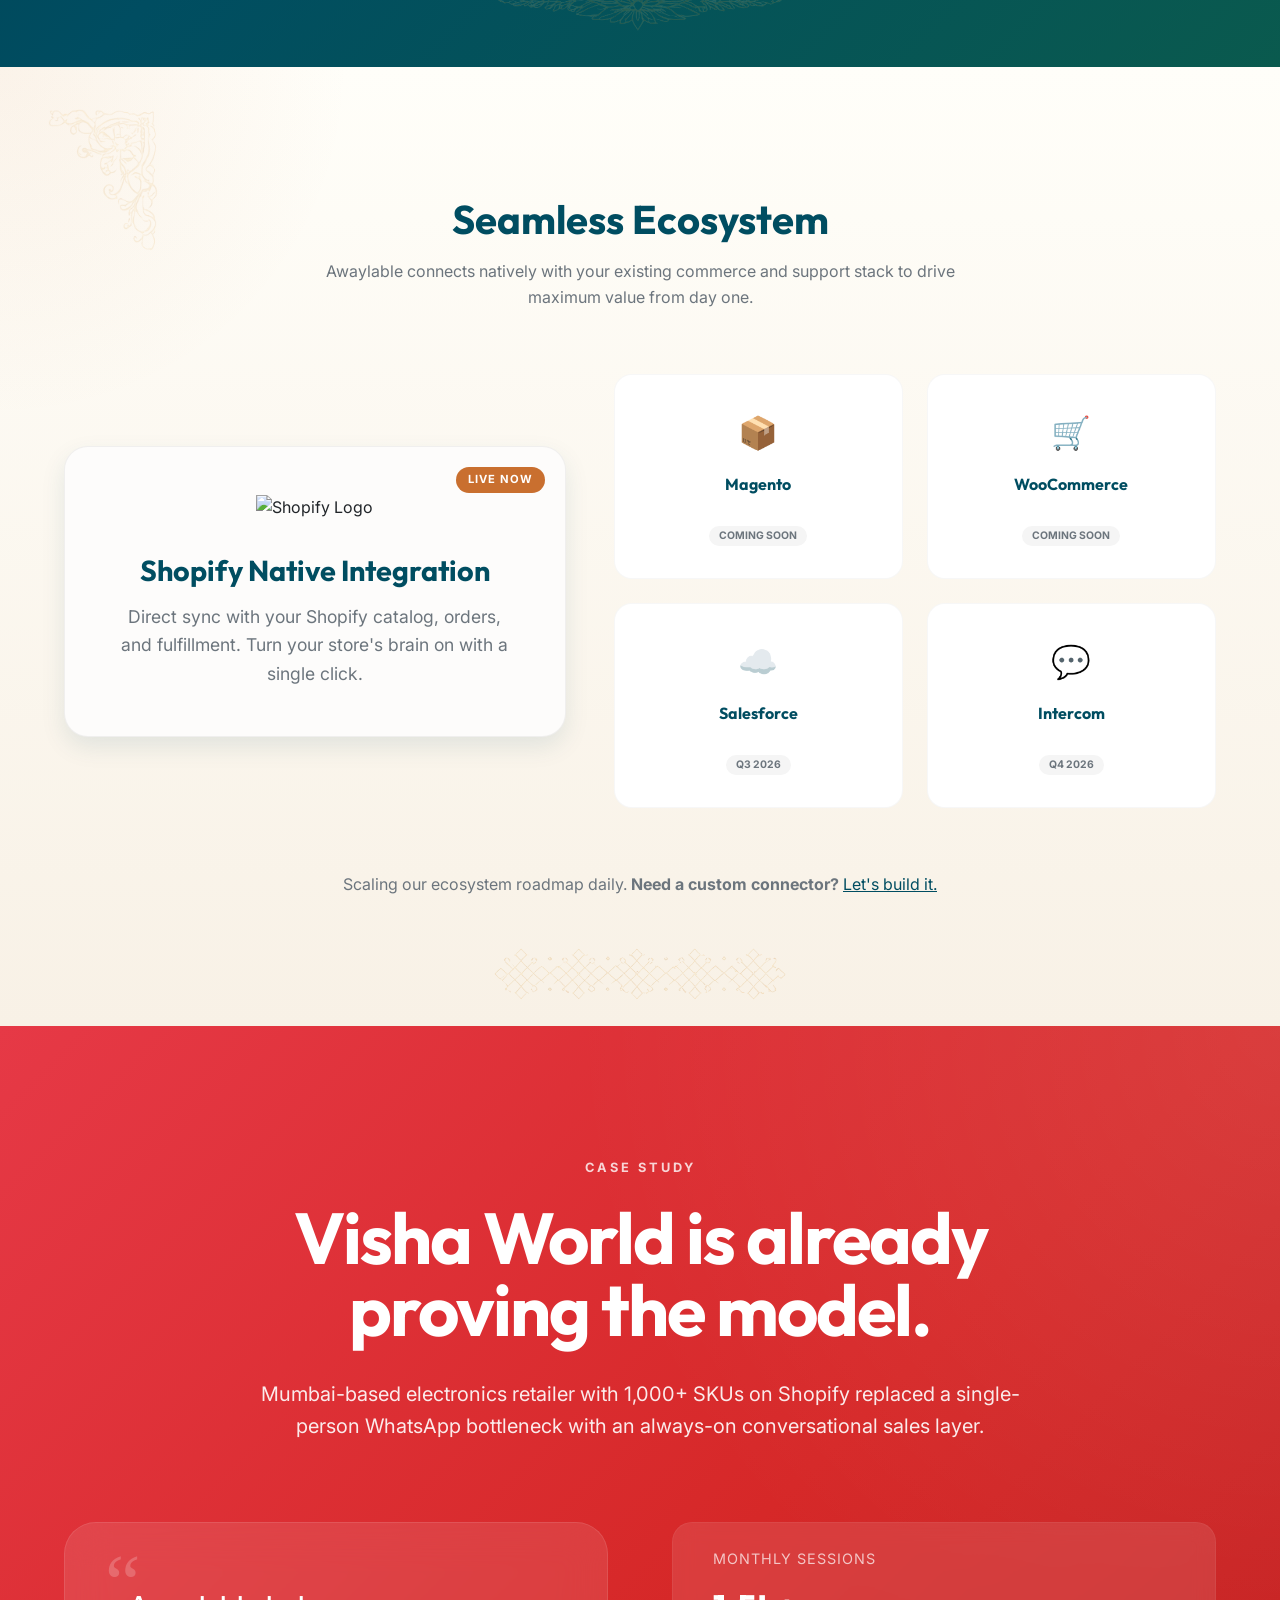
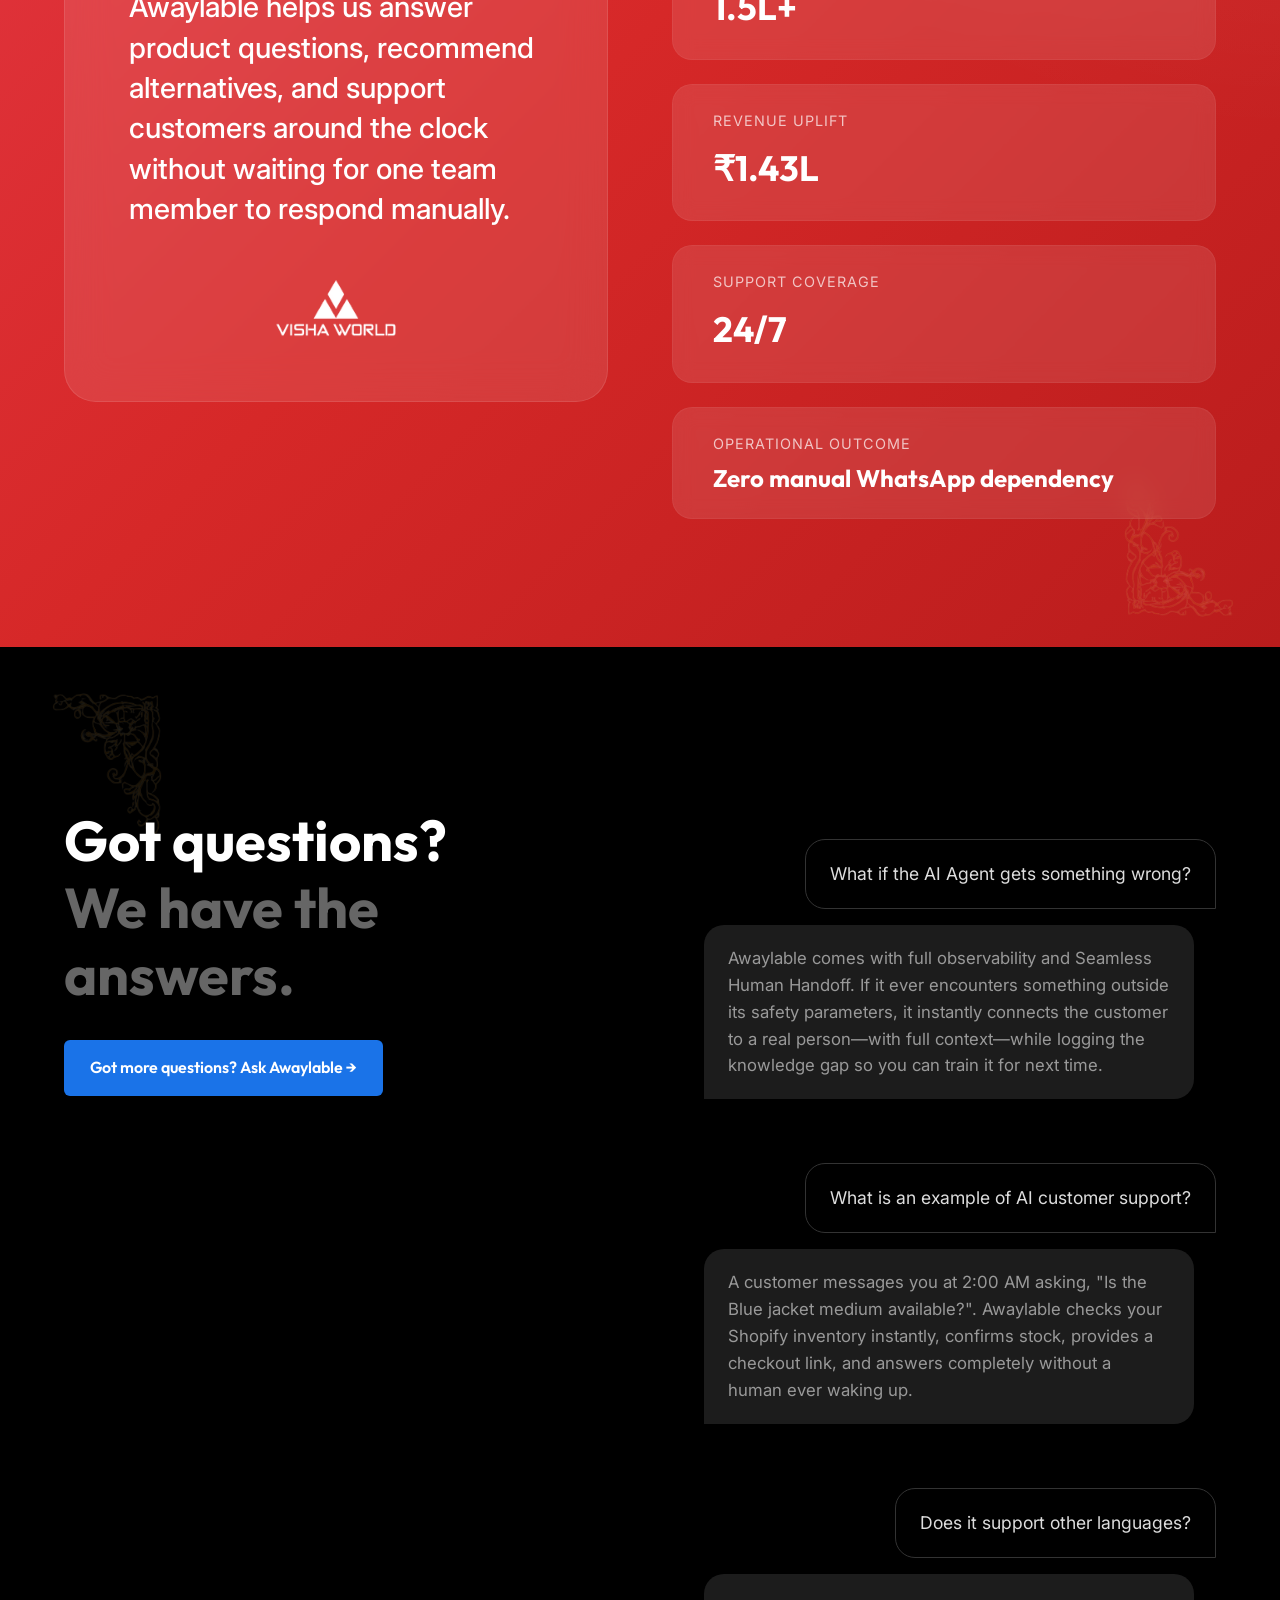
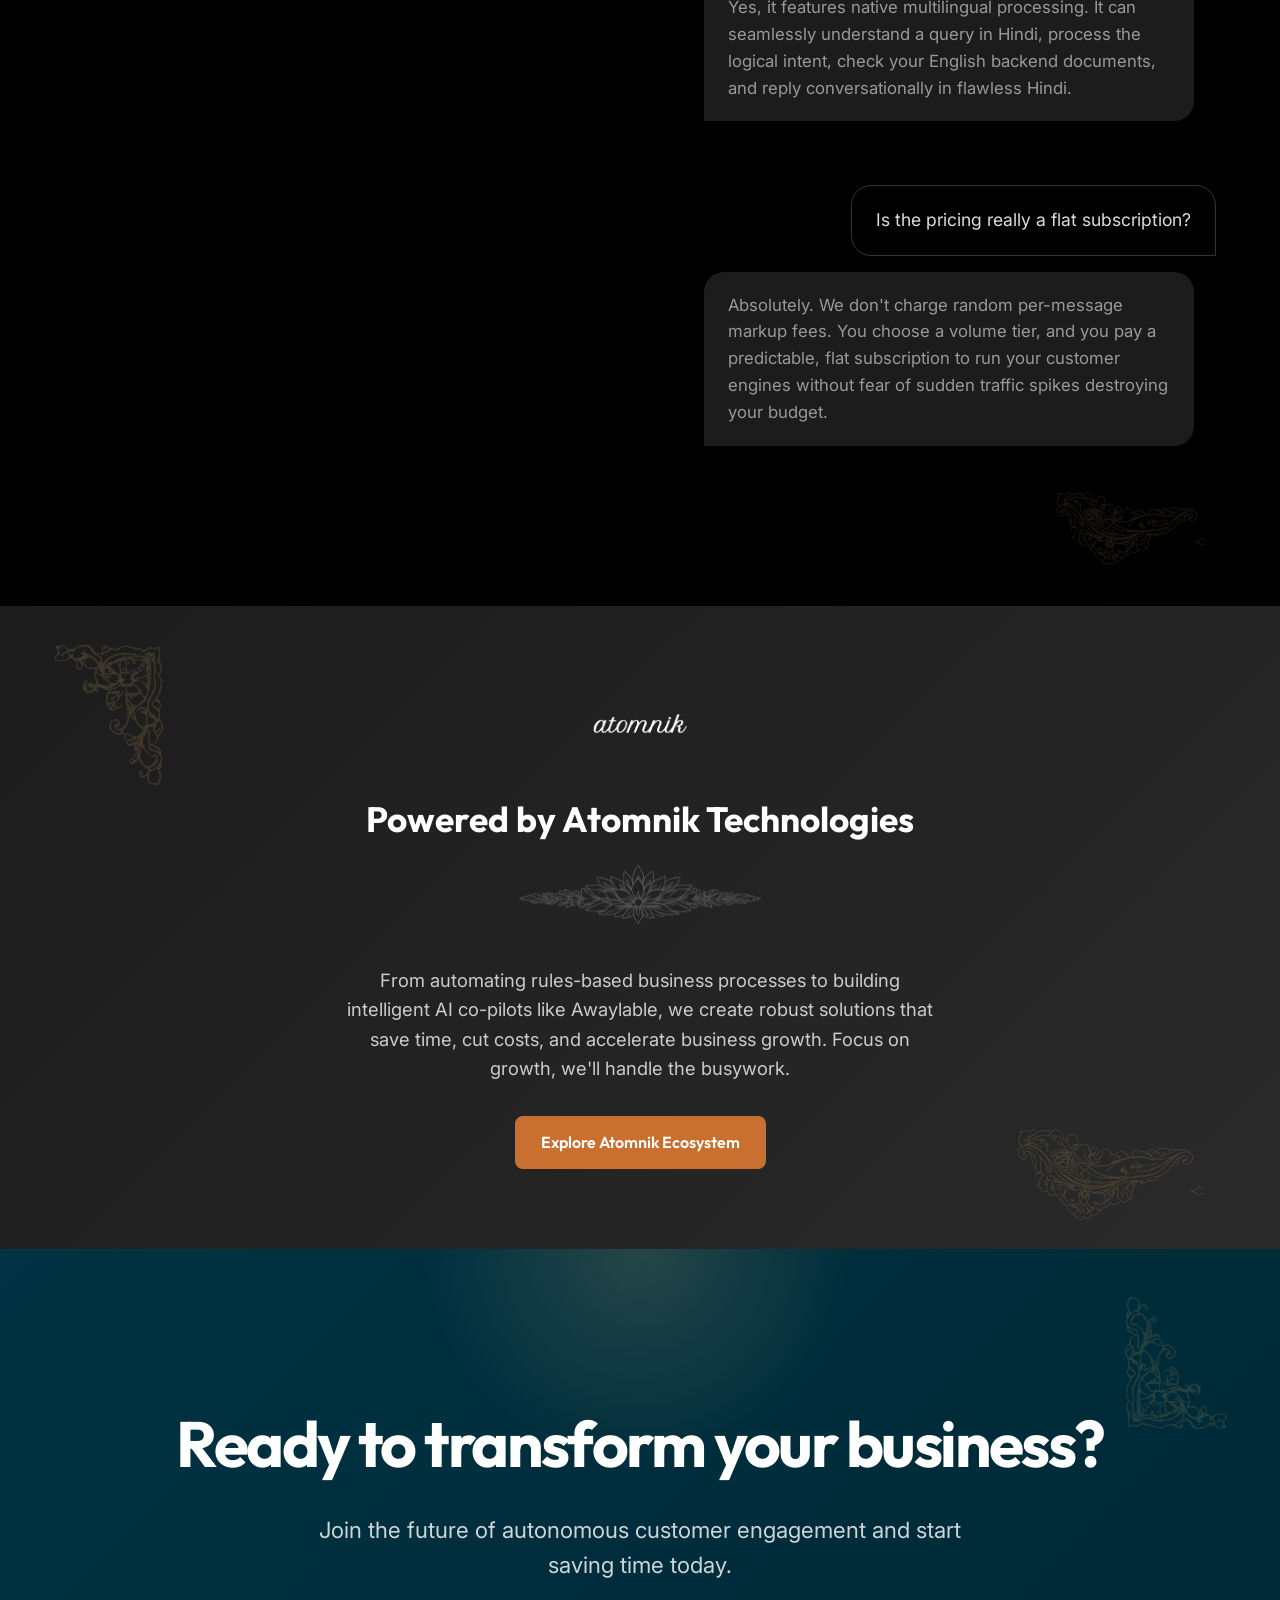
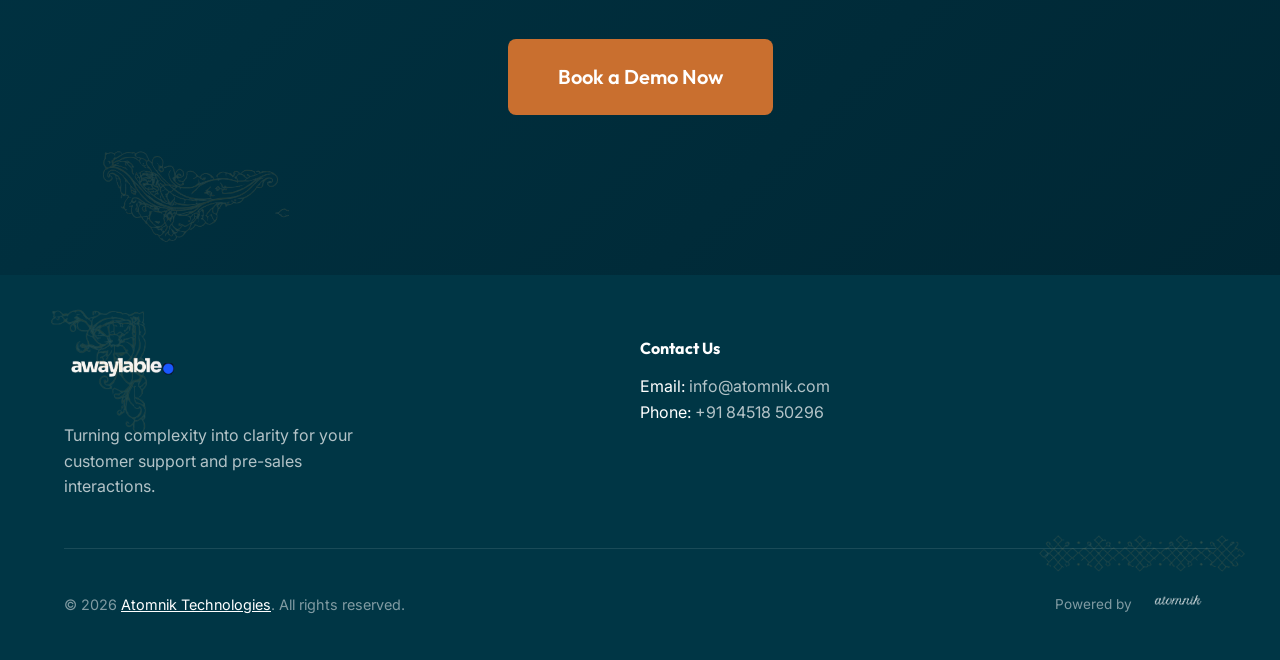
==== commit 29d995ad: "feat: migrate prototype to production structure with new assets, pricing page, and utility scripts" ====
--- a/index.html
+++ b/index.html
@@ -1,958 +1,651 @@
 <!DOCTYPE html>
 <html lang="en">
+
 <head>
   <meta charset="UTF-8">
   <meta name="viewport" content="width=device-width, initial-scale=1.0">
-  <title>Awaylable | AI sales and support across every ecommerce channel</title>
-  <meta name="description" content="Awaylable is the AI sales and support agent for ecommerce brands across website, WhatsApp, Instagram, and voice in any language. Powered by Atomnik Technologies.">
-  <link rel="icon" type="image/svg+xml" href="assets/favicon-a.svg">
-  <link rel="apple-touch-icon" href="assets/favicon-a.svg">
+  <title>Awaylable | Instant Support & Pre-Sales AI</title>
+  <meta name="description"
+    content="Deploy a fully functional, intelligent support and pre-sales agent without writing scripts or building decision trees.">
+  <link rel="stylesheet" href="styles.css">
   <link rel="preconnect" href="https://fonts.googleapis.com">
   <link rel="preconnect" href="https://fonts.gstatic.com" crossorigin>
-  <link href="https://fonts.googleapis.com/css2?family=Manrope:wght@400;500;600;700;800&family=Sora:wght@500;600;700;800&display=swap" rel="stylesheet">
-  <link rel="stylesheet" href="styles.css">
+  <link
+    href="https://fonts.googleapis.com/css2?family=Inter:wght@300;400;500;600;700&family=Outfit:wght@400;500;600;700;800&display=swap"
+    rel="stylesheet">
 </head>
+
 <body>
-  <a class="floating-demo-cta" href="https://cal.com/atomnik/awaylable-24x7-customer-demo" target="_blank" rel="noreferrer">Book demo</a>
-
-  <nav class="navbar">
-    <div class="container nav-shell">
-      <a href="#hero" class="brandmark" aria-label="Awaylable home">
-        <span class="brand-text">awaylable</span>
-        <span class="brand-dot"></span>
-      </a>
-      <button class="nav-toggle" type="button" aria-label="Toggle menu" aria-expanded="false" data-nav-toggle>
-        <span></span>
-        <span></span>
-      </button>
-      <div class="nav-links" data-nav-menu>
-        <a href="#features">Features</a>
-        <a href="#use-cases">Use Cases</a>
-        <a href="#pricing">Pricing</a>
-        <a href="#widget-demo">Demo</a>
-        <a href="#case-study">Case Studies</a>
-      </div>
-      <div class="nav-actions">
-        <a href="#calculator" class="btn btn-secondary">Estimate ROI</a>
-        <a href="https://cal.com/atomnik/awaylable-24x7-customer-demo" class="btn btn-primary" target="_blank" rel="noreferrer">Book demo</a>
-      </div>
-    </div>
-  </nav>
-
-  <main>
-    <section class="hero section" id="hero">
-      <div class="hero-backdrop"></div>
-      <div class="hero-pattern"></div>
-      <div class="container hero-grid">
-        <div class="hero-copy">
-          <div class="eyebrow">Powered by Atomnik Technologies</div>
-          <h1>Turn every ecommerce conversation into revenue.</h1>
-          <p class="hero-lead">Awaylable is the AI sales and support agent for your website, WhatsApp, Instagram, and voice line, so shoppers get answers, recommendations, and order help instantly in any language.</p>
-          <div class="hero-proof">
-            <div class="proof-card">
-              <strong>67%</strong>
-              <span>of carts drop when product questions go unanswered</span>
-            </div>
-            <div class="proof-card">
-              <strong>85%</strong>
-              <span>expect 24/7 instant replies before they buy</span>
-            </div>
-            <div class="proof-card">
-              <strong>3x</strong>
-              <span>more revenue from personalized recommendations</span>
-            </div>
-          </div>
-          <div class="hero-cta-row">
-            <a href="https://cal.com/atomnik/awaylable-24x7-customer-demo" class="btn btn-primary btn-large" target="_blank" rel="noreferrer">Start free trial</a>
-          </div>
-          <div class="hero-trustline">
-            <span>Website widget</span>
-            <span>WhatsApp</span>
-            <span>Instagram DMs</span>
-            <span>Voice AI</span>
-          </div>
-        </div>
-
-        <div class="hero-visual">
-          <div class="hero-brain-map" id="heroBrainMap">
-            <div class="hero-branch branch-call" id="branchCall">
-              <span class="channel-label">Call</span>
-              <strong>Inbound sales and support calls answered instantly</strong>
-            </div>
-            <div class="hero-branch branch-chat" id="branchChat">
-              <span class="channel-label">Chat</span>
-              <strong>Website, WhatsApp, and social conversations on one brain</strong>
-            </div>
-            <div class="hero-brain-core" id="brainCore">
-              <div class="core-ring"></div>
-              <div class="core-ring core-ring-delayed"></div>
-              <div class="core-chip">
-                <div class="core-logo-shell">
-                  <span class="brand-text">awaylable</span><span class="brand-dot"></span>
-                </div>
-              </div>
-            </div>
-            <svg class="hero-neuron-network" id="neuronSvg" aria-hidden="true"></svg>
-            <div class="hero-branch branch-video" id="branchVideo">
-              <span class="channel-label">Video Call</span>
-              <strong>High-intent demos, consults, and assisted buying journeys</strong>
-            </div>
-          </div>
-
-
-        </div>
-      </div>
-    </section>
-
-    <section class="proof-strip">
-      <div class="container proof-strip-shell">
-        <div class="proof-strip-copy">
-          <span class="eyebrow eyebrow-dark">Built for Indian ecommerce teams</span>
-          <h2>Designed for conversion first, support second, and channel chaos never.</h2>
-        </div>
-        <div class="proof-strip-grid">
-          <div>
-            <strong>Unified inbox included</strong>
-            <span>No extra seat pricing for support agents</span>
-          </div>
-          <div>
-            <strong>No WhatsApp markup</strong>
-            <span>Competitors often layer 12 to 20% on top</span>
-          </div>
-          <div>
-            <strong>Voice AI in all languages</strong>
-            <span>Same brain, same catalog, same policies</span>
-          </div>
-        </div>
-      </div>
-    </section>
-
-    <section class="section section-light" id="problem">
-      <div class="container">
-        <div class="section-heading left-aligned">
-          <span class="eyebrow eyebrow-dark">The problem</span>
-          <h2>Missed chats quietly destroy revenue.</h2>
-          <p>When support is slow, sales disappear. When channels are fragmented, the buyer repeats themselves and your team burns time instead of converting demand.</p>
-        </div>
-        <div class="problem-grid">
-          <article class="issue-card issue-critical">
-            <div class="issue-header">
-              <span class="issue-state state-red"></span>
-              <strong>Unanswered product intent</strong>
-            </div>
-            <p class="issue-copy">Shoppers ask about stock, sizing, gifting, delivery, and budget. If those messages sit for 20 minutes, you usually lose the cart.</p>
-            <div class="issue-thread">
-              <div class="issue-message">Do you have this kurta in XL and can it reach Pune by Sunday?</div>
-              <div class="issue-message muted">Seen 34 minutes ago</div>
-            </div>
-          </article>
-          <article class="issue-card">
-            <div class="issue-header">
-              <span class="issue-state state-orange"></span>
-              <strong>Support load never sleeps</strong>
-            </div>
-            <p class="issue-copy">Returns, refunds, order tracking, and troubleshooting pile up after business hours, right when online demand spikes.</p>
-            <div class="issue-thread">
-              <div class="issue-message">My order says delivered but I have not received it.</div>
-              <div class="issue-message">Need return pickup for order AWY-4821.</div>
-            </div>
-          </article>
-          <article class="issue-card">
-            <div class="issue-header">
-              <span class="issue-state state-blue"></span>
-              <strong>Teams work without shared context</strong>
-            </div>
-            <p class="issue-copy">Your website chat, Instagram DMs, and WhatsApp all hold pieces of the customer journey, but no single system turns that into a sale.</p>
-            <div class="fragment-list">
-              <span>Website asks budget</span>
-              <span>Instagram gets image reference</span>
-              <span>WhatsApp closes payment</span>
-            </div>
-          </article>
-        </div>
-      </div>
-    </section>
-
-    <section class="section section-dark" id="solution">
-      <div class="container">
-        <div class="section-heading">
-          <span class="eyebrow">The solution</span>
-          <h2>One AI brain. Every customer channel.</h2>
-          <p>Awaylable trains on your catalog, offers, policies, and order workflows once, then deploys the same selling intelligence across every place customers talk to you.</p>
-        </div>
-        <div class="solution-layout">
-          <div class="brain-panel">
-            <div class="brain-hub-layout">
-              <div class="brain-hub-cards">
-                <div class="brain-source-card">
-                  <span>Shopify catalog</span>
-                  <strong>Live products, prices, variants</strong>
-                </div>
-                <div class="brain-source-card">
-                  <span>Policies</span>
-                  <strong>Returns, delivery, FAQs, troubleshooting</strong>
-                </div>
-              </div>
-              <div class="brain-center-panel">
-                <div class="brain-center-core">
-                  <span>AI reasoning layer</span>
-                  <div class="brain-center-logo">
-                    <span class="brand-text">awaylable</span><span class="brand-dot"></span>
-                  </div>
-                </div>
-              </div>
-              <div class="brain-hub-cards">
-                <div class="brain-source-card">
-                  <span>Purchase history</span>
-                  <strong>Offers, upsells, loyalty nudges</strong>
-                </div>
-                <div class="brain-source-card">
-                  <span>Support workflows</span>
-                  <strong>Refunds, order status, human escalation</strong>
-                </div>
-              </div>
-            </div>
-          </div>
-          <div class="solution-points">
-            <div class="solution-point">
-              <strong>Recommends products like an in-store associate</strong>
-              <p>Understands budget, intent, style, and use-case before serving product cards with prices and discount nudges.</p>
-            </div>
-            <div class="solution-point">
-              <strong>Handles image and voice led buying journeys</strong>
-              <p>Customers can send a reference image, voice note, or phone call and still get guided to the right SKU in the language they prefer.</p>
-            </div>
-            <div class="solution-point">
-              <strong>Automates the full ecommerce journey</strong>
-              <p>Lead capture, discovery, recommendation, conversion push, and post-sale support all happen inside one coordinated system.</p>
-            </div>
-          </div>
-        </div>
-      </div>
-    </section>
-
-    <section class="section section-light" id="features">
-      <div class="container">
-        <div class="section-heading left-aligned">
-          <span class="eyebrow eyebrow-dark">Feature system</span>
-          <h2>Everything the buyer needs, without waiting for a human.</h2>
-          <p>Every feature section mirrors a real commerce interaction so the page feels credible to founders, operators, and growth teams reviewing the product.</p>
-        </div>
-
-        <div class="feature-story-grid" id="use-cases">
-          <article class="story-card">
-            <div class="story-copy">
-              <span class="story-kicker">01 · Personalized recommendations</span>
-              <h3>Ask. understand. recommend. convert.</h3>
-              <p>Awaylable pulls live Shopify products, understands budget and use-case, and sends visual recommendations that close with urgency and discounts.</p>
-              <ul class="story-list">
-                <li>Guides discovery using budget, gifting intent, category, and preference</li>
-                <li>Sends product cards with prices, images, and fast checkout prompts</li>
-                <li>Applies personalized discount codes to recover hesitant buyers</li>
-              </ul>
-            </div>
-            <div class="story-ui">
-              <div class="mockup-window">
-                <div class="mockup-topbar">
-                  <span>Recommendation flow</span>
-                  <strong>WhatsApp assist</strong>
-                </div>
-                <div class="mockup-body">
-                  <div class="chat-bubble incoming">Suggest festive gifts under ₹800 for my sister.</div>
-                  <div class="chat-bubble outgoing">Absolutely. Do you want something useful, fashion-led, or skincare based?</div>
-                  <div class="product-row">
-                    <div class="product-card-small">
-                      <div class="product-thumb product-thumb-a"></div>
-                      <strong>Leather wallet gift box</strong>
-                      <span>₹749</span>
-                    </div>
-                    <div class="product-card-small">
-                      <div class="product-thumb product-thumb-b"></div>
-                      <strong>Rose gold watch set</strong>
-                      <span>₹799</span>
-                    </div>
-                  </div>
-                  <div class="offer-banner">Coupon FESTIVE10 applied. Offer expires in 20 minutes.</div>
-                </div>
-              </div>
-            </div>
-          </article>
-
-          <article class="story-card reverse">
-            <div class="story-copy">
-              <span class="story-kicker">02 · Image + voice search</span>
-              <h3>See it. say it. find it.</h3>
-              <p>Shoppers browse naturally. Awaylable maps images and voice inputs to matching catalog items, then continues the same journey on the same channel.</p>
-              <ul class="story-list">
-                <li>Image sent on Instagram or WhatsApp returns visually similar products</li>
-                <li>Voice notes and calls supported in any language your customers use</li>
-                <li>Availability, pricing, and recommendations delivered immediately</li>
-              </ul>
-            </div>
-            <div class="story-ui">
-              <div class="mockup-window alt-surface">
-                <div class="mockup-topbar">
-                  <span>Visual discovery</span>
-                  <strong>Instagram DM</strong>
-                </div>
-                <div class="mockup-body">
-                  <div class="image-drop">
-                    <div class="image-frame">
-                      <div class="image-reference"></div>
-                    </div>
-                    <div>
-                      <strong>Customer sent a reference image</strong>
-                      <span>Matching against live catalog</span>
-                    </div>
-                  </div>
-                  <div class="match-grid">
-                    <div class="match-card">
-                      <div class="match-thumb match-thumb-a"></div>
-                      <strong>Closest match</strong>
-                    </div>
-                    <div class="match-card">
-                      <div class="match-thumb match-thumb-b"></div>
-                      <strong>Budget option</strong>
-                    </div>
-                    <div class="match-card">
-                      <div class="match-thumb match-thumb-c"></div>
-                      <strong>Premium option</strong>
-                    </div>
-                  </div>
-                  <div class="voice-chip">
-                    <span class="voice-indicator"></span>
-                    Voice response ready in 1.2s
-                  </div>
-                </div>
-              </div>
-            </div>
-          </article>
-
-          <article class="story-card">
-            <div class="story-copy">
-              <span class="story-kicker">03 · Full ecommerce journey automation</span>
-              <h3>Lead capture to post-sale help in one flow.</h3>
-              <p>Awaylable does not stop at FAQ answers. It qualifies visitors, nudges purchases, and keeps supporting the customer after checkout.</p>
-              <ul class="story-list">
-                <li>Lead capture and qualification before shoppers bounce</li>
-                <li>Checkout nudges, payment reminders, and conversion prompts</li>
-                <li>Order tracking, care tips, returns, and refund assistance</li>
-              </ul>
-            </div>
-            <div class="story-ui">
-              <div class="journey-timeline">
-                <div class="journey-step active">
-                  <span>Lead capture</span>
-                  <strong>Collects phone and intent</strong>
-                </div>
-                <div class="journey-step active">
-                  <span>Discovery</span>
-                  <strong>Understands preference and budget</strong>
-                </div>
-                <div class="journey-step active">
-                  <span>Recommend</span>
-                  <strong>Serves product cards from Shopify</strong>
-                </div>
-                <div class="journey-step active">
-                  <span>Convert</span>
-                  <strong>Triggers discounts and checkout nudges</strong>
-                </div>
-                <div class="journey-step">
-                  <span>Post-sale</span>
-                  <strong>Tracks order, returns, and care help</strong>
-                </div>
-              </div>
-            </div>
-          </article>
-
-          <article class="story-card reverse">
-            <div class="story-copy">
-              <span class="story-kicker">04 · Smart offers + AI support</span>
-              <h3>Upsell when it helps. escalate when it matters.</h3>
-              <p>Customers get thoughtful cross-sells, contextual discounts, and reliable support answers without feeling pushed through a script.</p>
-              <ul class="story-list">
-                <li>Auto applies discount codes based on hesitation or order value</li>
-                <li>Uses purchase history to recommend complementary products</li>
-                <li>Escalates difficult support cases with full conversation context</li>
-              </ul>
-            </div>
-            <div class="story-ui">
-              <div class="support-stack">
-                <div class="support-card support-card-col">
-                  <span>Smart offer</span>
-                  <strong>Add matching case for 15% off</strong>
-                </div>
-                <div class="support-card support-card-col">
-                  <span>Customer support</span>
-                  <strong>Return pickup scheduled for tomorrow</strong>
-                </div>
-                <div class="support-card accent support-card-col">
-                  <span>Human handoff</span>
-                  <strong>Escalated with order and issue summary attached</strong>
-                </div>
-              </div>
-            </div>
-          </article>
-        </div>
-      </div>
-    </section>
-    <!-- widget demo commented out
-    <section class="section section-dark" id="widget-demo">
-      <div class="container">
-        <div class="section-heading">
-          <span class="eyebrow">Interactive widget concept</span>
-          <h2>One demo. Three channels. Real buyer moments.</h2>
-          <p>Switch between WhatsApp, Instagram, and website chat to show how the same Awaylable brain adapts to each touchpoint while keeping one unified conversation history.</p>
-        </div>
-        <div class="demo-layout">
-          <div class="widget-shell">
-            <div class="widget-frame">
-              <div class="widget-toolbar">
-                <div class="widget-brand">
-                  <div class="widget-brand-mark"></div>
-                  <div>
-                    <strong>AWAYLABLE AI</strong>
-                    <span>powered by atomnik</span>
-                  </div>
-                </div>
-                <div class="widget-toolbar-actions">
-                  <span class="toolbar-dot"></span>
-                  <span class="toolbar-dot"></span>
-                  <span class="toolbar-close"></span>
-                </div>
-              </div>
-              <div class="widget-tab-row" role="tablist" aria-label="Chat channels">
-                <button class="widget-tab active" type="button" data-channel-tab="whatsapp">WhatsApp</button>
-                <button class="widget-tab" type="button" data-channel-tab="instagram">Instagram</button>
-                <button class="widget-tab" type="button" data-channel-tab="website">Website</button>
-              </div>
-              <div class="widget-chat" id="channelConversation"></div>
-              <div class="widget-input">
-                <button class="icon-button" type="button" aria-label="Attach file">
-                  <span class="icon-clip"></span>
-                </button>
-                <input id="channelInput" type="text" placeholder="Ask about products, orders, or offers">
-                <button class="send-button" type="button" id="channelSend">Send</button>
-              </div>
-              <div class="widget-footer-note">Powered by atomnik</div>
-            </div>
-          </div>
-
-          <div class="demo-sidebar">
-            <div class="demo-brief">
-              <span class="eyebrow eyebrow-dark">What this section proves</span>
-              <h3>Unified inbox, channel-native behavior.</h3>
-              <p id="channelTitle">WhatsApp closes the sale with product cards and discount codes.</p>
-            </div>
-            <div class="demo-benefits" id="channelBenefits"></div>
-            <div class="demo-metrics-panel">
-              <div>
-                <span>Unified inbox</span>
-                <strong>Included in every paid plan</strong>
-              </div>
-              <div>
-                <span>No per-agent pricing</span>
-                <strong>Scale without seat anxiety</strong>
-              </div>
-              <div>
-                <span>Voice + chat</span>
-                <strong>One shared context layer</strong>
-              </div>
-            </div>
-          </div>
-        </div>
-      </div>
-    </section>
-    -->
-
-    <section class="section section-light" id="before-after">
-      <div class="container">
-        <div class="section-heading left-aligned">
-          <span class="eyebrow eyebrow-dark">Before vs after</span>
-          <h2>What changes when Awaylable runs the front line.</h2>
-        </div>
-        <div class="comparison-split">
-          <div class="comparison-card">
-            <span class="comparison-label">Before</span>
-            <h3>Manual support and disconnected sales follow-up</h3>
-            <ul class="comparison-list">
-              <li>Missed WhatsApp leads outside business hours</li>
-              <li>Instagram DMs handled separately from website chat</li>
-              <li>Support staff repeat product and policy answers all day</li>
-              <li>Upsells depend on one strong salesperson being online</li>
-            </ul>
-          </div>
-          <div class="comparison-card comparison-card-accent">
-            <span class="comparison-label">After</span>
-            <h3>Always-on AI revenue desk across all channels</h3>
-            <ul class="comparison-list">
-              <li>Instant replies, guided discovery, and live product selling</li>
-              <li>Single inbox with context across web, social, and voice</li>
-              <li>Automated order support, refunds, and troubleshooting</li>
-              <li>Upsells, coupons, and recovery nudges triggered automatically</li>
-            </ul>
-          </div>
-        </div>
-      </div>
-    </section>
-
-    <section class="section section-accent" id="case-study">
-      <div class="container">
-        <div class="section-heading">
-          <span class="eyebrow">Case study</span>
-          <h2>Visha World is already proving the model.</h2>
-          <p>Mumbai-based electronics retailer with 1,000+ SKUs on Shopify replaced a single-person WhatsApp bottleneck with an always-on conversational sales layer.</p>
-        </div>
-        <div class="case-study-shell">
-          <div class="case-quote-card">
-            <p class="quote-mark">“</p>
-            <blockquote>Awaylable helps us answer product questions, recommend alternatives, and support customers around the clock without waiting for one team member to respond manually.</blockquote>
-            <div class="case-meta visha-logo-meta">
-              <a href="https://vishaworld.com" target="_blank" rel="noreferrer" aria-label="Visit Visha World">
-                <img src="assets/visha-world-logo.png" alt="Visha World" class="visha-world-logo-img">
-              </a>
-            </div>
-          </div>
-          <div class="case-metric-grid">
-            <div class="case-metric-card">
-              <span>Monthly sessions</span>
-              <strong>1.5L+</strong>
-            </div>
-            <div class="case-metric-card">
-              <span>Revenue uplift</span>
-              <strong>₹1.43L</strong>
-            </div>
-            <div class="case-metric-card">
-              <span>Support coverage</span>
-              <strong>24/7</strong>
-            </div>
-            <div class="case-metric-card">
-              <span>Operational outcome</span>
-              <strong>Zero manual WhatsApp dependency</strong>
-            </div>
-          </div>
-        </div>
-        <div class="visha-world-panel">
-          <div class="visha-world-copy">
-            <span class="eyebrow">Live example</span>
-            <h3>Try Ask VISHA in the wild.</h3>
-            <p>See how the assistant handles real product discovery and support for Visha World customers, then compare that experience to the Awaylable rollout story on this page.</p>
-            <div class="visha-world-actions">
-              <a href="https://vishaworld.com" class="ask-visha-pill" target="_blank" rel="noreferrer" aria-label="Try Ask VISHA on Visha World">
-                <span class="ask-visha-mark" aria-hidden="true">
-                  <span></span>
-                </span>
-                <span>Ask VISHA</span>
-              </a>
-              <a href="https://vishaworld.com" class="btn btn-secondary" target="_blank" rel="noreferrer">Visit vishaworld.com</a>
-            </div>
-          </div>
-          <div class="visha-world-notes">
-            <div class="support-card">
-              <span>Why it matters</span>
-              <strong>Buyers can ask technical product questions without waiting for a person to be online.</strong>
-            </div>
-            <div class="support-card accent">
-              <span>What to watch</span>
-              <strong>Multilingual responses, product recommendations, and real support context inside the same assistant.</strong>
-            </div>
-          </div>
-        </div>
-      </div>
-    </section>
-
-    <section class="section section-light" id="product-showcase">
-      <div class="container">
-        <div class="section-heading left-aligned">
-          <span class="eyebrow eyebrow-dark">Inside the product</span>
-          <h2>Train the business brain and reply naturally in every language.</h2>
-          <p>The screens below show the operating layer behind Awaylable: unified business context for training and multilingual customer responses in a production-like chat experience.</p>
-        </div>
-        <div class="showcase-stack">
-          <article class="showcase-row">
-            <div class="showcase-copy">
-              <span class="story-kicker">01 · Unified business context</span>
-              <h3>Train one assistant on your website, documents, and operating knowledge.</h3>
-              <p>Instead of wiring together fragmented prompts, teams can crawl live URLs, add text, and upload internal material into a single knowledge base that powers sales and support answers.</p>
-              <ul class="story-list">
-                <li>Centralizes product, policy, and brand information in one training flow</li>
-                <li>Makes updates easier when pricing, FAQs, or catalog pages change</li>
-                <li>Creates a cleaner path from internal knowledge to customer-ready replies</li>
-              </ul>
-            </div>
-            <div class="showcase-visual">
-              <img src="assets/unified-context-chat.png" alt="Visha AI chat widget showing product recommendations and buyer interaction">
-            </div>
-          </article>
-
-          <article class="showcase-row hindi-chat-row">
-            <div class="showcase-copy">
-              <span class="story-kicker">02 · Multilingual customer assistance</span>
-              <h3>Answer product questions naturally in the language customers already use.</h3>
-              <p>The assistant can understand multilingual requests and return product-specific answers, recommendations, and pricing details without losing commerce context.</p>
-              <ul class="story-list">
-                <li>Supports real product lookup from customer messages and images</li>
-                <li>Responds clearly in the customer's language while keeping item names and price details clear</li>
-                <li>Feels like a guided shopping interaction, not a generic bot reply</li>
-              </ul>
-            </div>
-            <div class="showcase-visual narrow">
-              <img src="assets/visha-insights-dashboard.png" alt="Chat interface showing VISHA AI answering a product question in the customer's language with a recommended soldering iron">
-            </div>
-          </article>
-        </div>
-      </div>
-    </section>
-
-    <section class="section section-dark" id="pricing">
-      <div class="container">
-        <div class="section-heading">
-          <span class="eyebrow">Pricing</span>
-          <h2>Subscription pricing that matches growth, not headcount.</h2>
-          <p>Choose the plan that fits your monthly conversation volume. Annual billing saves 20%, and the unified inbox is included without per-agent seat charges.</p>
-        </div>
-        <div class="pricing-callouts">
-          <span>No per-agent seat charges</span>
-          <span>No WhatsApp markup</span>
-          <span>Unified inbox included</span>
-          <span>Annual discount 20%</span>
-        </div>
-        <div class="pricing-grid">
-          <article class="pricing-card plan-trial pricing-card-col">
-            <div class="pricing-card-col-content">
-              <div class="plan-chip">For evaluation</div>
-              <h3>Free Trial</h3>
-              <div class="plan-price">₹0 <span>for 14 days</span></div>
-              <p>Test the core experience before rollout.</p>
-              <ul class="plan-features">
-                <li>50 conversations included</li>
-                <li>Website chat experience</li>
-                <li>Fast setup for demos and pilots</li>
-              </ul>
-            </div>
-            <div class="pricing-card-col-footer">
-              <a href="https://cal.com/atomnik/awaylable-24x7-customer-demo" class="btn btn-secondary btn-block" target="_blank" rel="noreferrer">Start trial</a>
-            </div>
-          </article>
-
-          <article class="pricing-card pricing-card-col">
-            <div class="pricing-card-col-content">
-              <div class="plan-chip">Starter</div>
-              <h3>Starter</h3>
-              <div class="plan-price" data-plan-price="starter">₹1,999 <span>/month</span></div>
-              <p>For brands starting with web conversations.</p>
-              <ul class="plan-features">
-                <li>500 conversations included</li>
-                <li>Website only</li>
-                <li>WhatsApp add-on: ₹1,000/month</li>
-                <li>Overage: ₹1.20 per conversation</li>
-              </ul>
-            </div>
-            <div class="pricing-card-col-footer">
-              <div class="estimated-cost-text">Estimated cost: <strong id="pricingStarterEst">₹1,999/mo</strong></div>
-              <a href="#calculator" class="btn btn-secondary btn-block">Estimate cost</a>
-              <a href="https://cal.com/atomnik/awaylable-24x7-customer-demo" class="btn btn-primary btn-block" target="_blank" rel="noreferrer">Book demo</a>
-            </div>
-          </article>
-
-          <article class="pricing-card pricing-card-featured pricing-card-col">
-            <div class="pricing-card-col-content">
-              <div class="plan-chip">Most popular</div>
-              <h3>Growth</h3>
-              <div class="plan-price" data-plan-price="growth">₹6,999 <span>/month</span></div>
-              <p>For fast-growing brands selling on every customer channel.</p>
-              <ul class="plan-features">
-                <li>3,000 conversations included</li>
-                <li>All channels: WhatsApp, Instagram, website</li>
-                <li>Shopify integration included</li>
-                <li>Overage: ₹0.80 per conversation</li>
-              </ul>
-            </div>
-            <div class="pricing-card-col-footer">
-              <div class="estimated-cost-text">Estimated cost: <strong id="pricingGrowthEst">₹6,999/mo</strong></div>
-              <a href="#calculator" class="btn btn-secondary btn-block">Estimate cost</a>
-              <a href="https://cal.com/atomnik/awaylable-24x7-customer-demo" class="btn btn-primary btn-block" target="_blank" rel="noreferrer">Book demo</a>
-            </div>
-          </article>
-
-          <article class="pricing-card pricing-card-col">
-            <div class="pricing-card-col-content">
-              <div class="plan-chip">Advanced</div>
-              <h3>Pro</h3>
-              <div class="plan-price" data-plan-price="pro">₹13,999 <span>/month</span></div>
-              <p>For larger support operations adding voice automation.</p>
-              <ul class="plan-features">
-                <li>8,000 conversations included</li>
-                <li>Voice AI included</li>
-                <li>500 voice minutes included</li>
-                <li>Overage: ₹0.65 per conversation</li>
-                <li>Extra voice minutes: ₹4/min</li>
-              </ul>
-            </div>
-            <div class="pricing-card-col-footer">
-              <div class="estimated-cost-text">Estimated cost: <strong id="pricingProEst">₹13,999/mo</strong></div>
-              <a href="#calculator" class="btn btn-secondary btn-block">Estimate cost</a>
-              <a href="https://cal.com/atomnik/awaylable-24x7-customer-demo" class="btn btn-primary btn-block" target="_blank" rel="noreferrer">Book demo</a>
-            </div>
-          </article>
-        </div>
-      </div>
-    </section>
-
-    <section class="section section-light" id="calculator">
-      <div class="container">
-        <div class="section-heading left-aligned">
-          <span class="eyebrow eyebrow-dark">Calculator</span>
-          <h2>Show cost discipline or revenue upside, depending on the room.</h2>
-          <p>This section is built for demos with founders and senior stakeholders. It lets you pitch Awaylable either as a predictable software cost or as a conversion growth engine.</p>
-        </div>
-        <div class="calculator-shell">
-          <div class="calculator-tabs" role="tablist" aria-label="Calculator modes">
-            <button class="calculator-tab active" type="button" data-calculator-tab="cost">Cost calculator</button>
-            <button class="calculator-tab" type="button" data-calculator-tab="roi">ROI calculator</button>
-          </div>
-          <div class="calculator-panel active" data-calculator-panel="cost">
-            <div class="calculator-grid">
-              <div class="calculator-inputs">
-                <label>
-                  Monthly conversations
-                  <input id="conversationRange" type="range" min="100" max="12000" step="100" value="3200">
-                  <span id="conversationValue" class="field-value">3,200 conversations</span>
-                </label>
-                <label>
-                  Plan
-                  <select id="planSelect">
-                    <option value="starter">Starter</option>
-                    <option value="growth" selected>Growth</option>
-                    <option value="pro">Pro</option>
-                  </select>
-                </label>
-                <label class="toggle-field">
-                  <input id="annualBilling" type="checkbox">
-                  <span>Annual billing discount applied</span>
-                </label>
-                <label class="toggle-field">
-                  <input id="starterWhatsAppAddon" type="checkbox">
-                  <span>Add WhatsApp add-on for Starter</span>
-                </label>
-                <label>
-                  Extra voice minutes
-                  <input id="voiceMinutes" type="range" min="0" max="800" step="20" value="120">
-                  <span id="voiceMinutesValue" class="field-value">120 extra minutes</span>
-                </label>
-              </div>
-              <div class="calculator-result">
-                <span class="result-kicker">Estimated monthly cost</span>
-                <h3 id="costTotal">₹7,159</h3>
-                <div class="result-breakdown" id="costBreakdown"></div>
-              </div>
-            </div>
-          </div>
-          <div class="calculator-panel" data-calculator-panel="roi">
-            <div class="calculator-grid">
-              <div class="calculator-inputs">
-                <label>
-                  Monthly visitors
-                  <input id="visitorsRange" type="range" min="1000" max="150000" step="1000" value="25000">
-                  <span id="visitorsValue" class="field-value">25,000 visitors</span>
-                </label>
-                <label>
-                  Current conversion rate
-                  <input id="conversionRange" type="range" min="0.5" max="8" step="0.1" value="2.4">
-                  <span id="conversionValue" class="field-value">2.4%</span>
-                </label>
-                <label>
-                  Average order value
-                  <input id="aovRange" type="range" min="400" max="12000" step="100" value="2200">
-                  <span id="aovValue" class="field-value">₹2,200</span>
-                </label>
-                <label>
-                  Expected conversion lift
-                  <select id="liftSelect">
-                    <option value="0.2">20% lift</option>
-                    <option value="0.25" selected>25% lift</option>
-                    <option value="0.3">30% lift</option>
-                  </select>
-                </label>
-              </div>
-              <div class="calculator-result">
-                <span class="result-kicker">Estimated additional revenue</span>
-                <h3 id="roiTotal">₹3,30,000</h3>
-                <div class="result-breakdown" id="roiBreakdown"></div>
-              </div>
-            </div>
-          </div>
-        </div>
-      </div>
-    </section>
-
-    <section class="section section-dark" id="comparison">
-      <div class="container">
-        <div class="section-heading">
-          <span class="eyebrow">Competitor comparison</span>
-          <h2>Why Awaylable wins the commercial conversation.</h2>
-          <p>Position it as a single AI commerce system rather than another support widget with channel add-ons and hidden operational costs.</p>
-        </div>
-        <div class="comparison-table-shell">
-          <table class="comparison-table">
-            <thead>
-              <tr>
-                <th>Capability</th>
-                <th>Awaylable</th>
-                <th>Typical support tool</th>
-              </tr>
-            </thead>
-            <tbody>
-              <tr>
-                <td>WhatsApp markup</td>
-                <td>None</td>
-                <td>Often 12 to 20%</td>
-              </tr>
-              <tr>
-                <td>Channels in one AI</td>
-                <td>Website, Instagram, WhatsApp, voice</td>
-                <td>Usually chat first, channels added separately</td>
-              </tr>
-              <tr>
-                <td>Multilingual voice AI</td>
-                <td>Included on Pro</td>
-                <td>Rare or external integration</td>
-              </tr>
-              <tr>
-                <td>Seat pricing</td>
-                <td>No per-agent cost</td>
-                <td>Common on support platforms</td>
-              </tr>
-              <tr>
-                <td>Commerce focus</td>
-                <td>Recommendations, offers, conversion nudges</td>
-                <td>Mostly FAQ and ticketing</td>
-              </tr>
-            </tbody>
-          </table>
-        </div>
-      </div>
-    </section>
-
-    <section class="section section-light" id="integrations">
-      <div class="container">
-        <div class="section-heading left-aligned">
-          <span class="eyebrow eyebrow-dark">Integrations and trust</span>
-          <h2>Fits the tools ecommerce teams already run.</h2>
-        </div>
-        <div class="integration-row">
-          <div class="integration-pill">Shopify</div>
-          <div class="integration-pill">WhatsApp Business</div>
-          <div class="integration-pill">Instagram DMs</div>
-          <div class="integration-pill">Website widget</div>
-          <div class="integration-pill">Voice AI</div>
-          <div class="integration-pill">Unified inbox</div>
-        </div>
-        <div class="trust-grid">
-          <div class="trust-card">
-            <strong>Live in days, not months</strong>
-            <p>Designed for teams that need a boardroom-ready demo and a production rollout path without rebuilding operations.</p>
-          </div>
-          <div class="trust-card">
-            <strong>Human handoff built in</strong>
-            <p>Awaylable knows when to escalate and passes full context so your team does not restart the conversation.</p>
-          </div>
-          <div class="trust-card">
-            <strong>Sales and support in one system</strong>
-            <p>It helps buyers discover products, close faster, and get support later from the exact same AI context layer.</p>
-          </div>
-        </div>
-      </div>
-    </section>
-
-    <section class="section section-dark atomnik-section" id="atomnik">
-      <div class="container atomnik-layout">
-        <div class="atomnik-copy">
-          <span class="eyebrow">Powered by Atomnik</span>
-          <h2>The team behind the automation stack.</h2>
-          <p>Awaylable is not a disconnected experiment. It comes from Atomnik Technologies, which builds automation systems, AI copilots, multilingual voice assistants, and custom operational tooling for Indian businesses.</p>
-          <div class="atomnik-solution-grid">
-            <div class="atomnik-solution-card atomnik-solution-card-col">
-              <strong>Business workflow automation</strong>
-              <p>Automates repetitive internal processes so customer-facing AI does not stop at messaging.</p>
-            </div>
-            <div class="atomnik-solution-card atomnik-solution-card-col">
-              <strong>Voice assistants and chatbots</strong>
-              <p>Deploys always-on support and sales experiences across web, social, and phone.</p>
-            </div>
-            <div class="atomnik-solution-card atomnik-solution-card-col">
-              <strong>Custom AI deployments</strong>
-              <p>Connects LLM systems to your stack, from CRMs and ERPs to reporting and knowledge workflows.</p>
-            </div>
-          </div>
-        </div>
-        <div class="atomnik-brand-panel">
-          <div class="atomnik-logo-wrap">
-            <img src="assets/atomnik.png" alt="Atomnik Technologies logo">
-          </div>
-          <div class="atomnik-stats">
-            <div>
-              <span>Focus</span>
-              <strong>AI copilots + automation</strong>
-            </div>
-            <div>
-              <span>Approach</span>
-              <strong>Business outcomes over novelty</strong>
-            </div>
-            <div>
-              <span>Contact</span>
-              <strong><a href="mailto:info@atomnik.com">info@atomnik.com</a> · <a href="https://www.atomnik.com/" target="_blank" rel="noreferrer">atomnik.com</a></strong>
-            </div>
-            <div>
-              <span>Phone</span>
-              <strong><a href="tel:+918451850296">+91 84518 50296</a></strong>
-            </div>
-          </div>
-        </div>
-      </div>
-    </section>
-
-    <section class="section section-light final-cta" id="final-cta">
-      <div class="container final-cta-shell">
-        <span class="eyebrow eyebrow-dark">Ready to scale support and sales</span>
-        <h2>Launch the AI revenue desk your ecommerce brand should already have.</h2>
-        <p>Show this demo to stakeholders, model the upside, then move into a live pilot with Atomnik.</p>
-        <div class="hero-cta-row centered">
-          <a href="https://cal.com/atomnik/awaylable-24x7-customer-demo" class="btn btn-primary btn-large" target="_blank" rel="noreferrer">Book a demo</a>
-          <a href="https://www.atomnik.com/" class="btn btn-secondary btn-large">Talk to Atomnik</a>
-        </div>
-      </div>
-    </section>
-  </main>
-
-  <footer class="footer">
-    <div class="container footer-shell">
-      <div class="footer-intro">
-        <a href="#hero" class="brandmark footer-brand" aria-label="Awaylable home">
-          <img src="assets/awaylable-logo.png" alt="Awaylable" class="footer-logo-img">
-        </a>
-        <p>AI-powered ecommerce sales and support across website, WhatsApp, Instagram, and voice in any language.</p>
-      </div>
-      <nav class="footer-links" aria-label="Product">
-        <strong>Product</strong>
-        <a href="#features">Features</a>
-        <a href="#pricing">Pricing</a>
-        <a href="#widget-demo">Demo</a>
+
+  <!-- Sticky Header -->
+  <header class="site-header">
+    <div class="container header-container">
+      <div class="logo">
+        <a href="#"><img src="assets/awaylable-logo.png" alt="Awaylable"></a>
+      </div>
+      <nav class="main-nav">
+        <ul>
+          <li><a href="#methodology">How it Works</a></li>
+          <li><a href="#features">Features</a></li>
+          <li><a href="pricing.html">Pricing</a></li>
+        </ul>
       </nav>
-      <nav class="footer-links" aria-label="Company">
-        <strong>Company</strong>
-        <a href="#atomnik">Powered by Atomnik</a>
-        <a href="https://www.atomnik.com/">atomnik.com</a>
-        <a href="mailto:info@atomnik.com">info@atomnik.com</a>
-        <a href="tel:+918451850296">+91 84518 50296</a>
-      </nav>
-    </div>
-    <div class="container footer-meta">
-      <span>© 2026 Awaylable by Atomnik Technologies</span>
-      <a href="https://cal.com/atomnik/awaylable-24x7-customer-demo" target="_blank" rel="noreferrer">Book a demo</a>
+      <div class="header-actions">
+        <a href="https://cal.com/atomnik/awaylable-24x7-customer-demo" target="_blank" class="btn btn-primary">Book a
+          Demo</a>
+        <button class="mobile-menu-btn" id="mobileMenuBtn" aria-label="Toggle menu">
+          <span></span>
+          <span></span>
+          <span></span>
+        </button>
+      </div>
+    </div>
+  </header>
+
+  <!-- Hero Section (The Transition) -->
+  <section class="hero-section">
+    <div class="hero-mandala-watermark"></div>
+    <div class="hero-lotus-watermark"></div>
+    <div class="hero-corner hero-corner-left"></div>
+    <div class="hero-corner hero-corner-right"></div>
+    <div class="hero-divider hero-divider-top"></div>
+    <div class="hero-divider hero-divider-bottom"></div>
+
+    <div class="container hero-layout">
+      <div class="hero-content">
+        <h1>When you're away,<br><span class="highlight">we are available.</span></h1>
+        <p class="sub-headline">Deploy a fully functional, intelligent support and pre-sales agent without writing
+          scripts or building decision trees.</p>
+        <p class="hero-description">Awaylable instantly transforms your website, documents, and historical data into an
+          autonomous 24/7 sales and customer service entity.</p>
+        <div class="hero-cta">
+          <a href="https://cal.com/atomnik/awaylable-24x7-customer-demo" target="_blank"
+            class="btn btn-primary btn-large">Book a Demo</a>
+        </div>
+      </div>
+
+      <!-- New Omnibrain visual element -->
+      <div class="hero-omnibrain" aria-hidden="true">
+        <!-- Data Nodes -->
+        <div class="ob-card ob-card-call">
+          <span class="ob-label">CALL</span>
+          <p>Inbound sales and support calls answered instantly</p>
+        </div>
+        <div class="ob-card ob-card-chat">
+          <span class="ob-label">CHAT</span>
+          <p>Website, WhatsApp, and social conversations on one brain</p>
+        </div>
+        <div class="ob-card ob-card-video">
+          <span class="ob-label">VIDEO CALL</span>
+          <p>High-intent demos, consults, and assisted buying journeys</p>
+        </div>
+
+        <!-- Central Engine -->
+        <div class="ob-core">
+          <div class="ob-rings">
+            <div class="ob-ring r1"></div>
+            <div class="ob-ring r2"></div>
+            <div class="ob-ring r3"></div>
+          </div>
+          <div class="ob-brain-glow"></div>
+          <div class="ob-logo-pill">
+            awaylable<span class="ob-dot"></span>
+          </div>
+        </div>
+
+        <!-- Neural Connections -->
+        <svg class="ob-connections" viewBox="0 0 100 100" preserveAspectRatio="none">
+          <!-- Lines connecting cards to center -->
+          <line x1="22" y1="20" x2="50" y2="50" class="ob-line" stroke-dasharray="1.5 1.5" />
+          <line x1="78" y1="20" x2="50" y2="50" class="ob-line" stroke-dasharray="1.5 1.5" />
+          <line x1="50" y1="78" x2="50" y2="50" class="ob-line" stroke-dasharray="1.5 1.5" />
+
+          <!-- Nodes attaching lines -->
+          <circle cx="22" cy="20" r="0.8" class="ob-node" />
+          <circle cx="78" cy="20" r="0.8" class="ob-node" />
+          <circle cx="50" cy="78" r="0.8" class="ob-node" />
+          <circle cx="50" cy="50" r="1.5" class="ob-node core-node" />
+        </svg>
+      </div>
+    </div>
+  </section>
+
+  <!-- Industry Problem & Solutions -->
+  <section class="industry-solutions-section">
+    <div class="container">
+      <div class="section-title text-center">
+        <h2>Tailored For Your Industry</h2>
+        <div class="indian-divider"></div>
+        <p>Turn industry-specific bottlenecks into automated precision.</p>
+      </div>
+
+      <div class="industry-tabs-container">
+        <div class="industry-tabs">
+          <button class="ind-tab-btn active" data-tab="ind-ecommerce">E-Commerce</button>
+          <button class="ind-tab-btn" data-tab="ind-education">Education</button>
+          <button class="ind-tab-btn" data-tab="ind-travel">Travel</button>
+          <button class="ind-tab-btn" data-tab="ind-hr">HR</button>
+          <button class="ind-tab-btn" data-tab="ind-it">IT</button>
+          <button class="ind-tab-btn" data-tab="ind-more">And More...</button>
+        </div>
+
+        <div class="industry-content-area">
+          <!-- E-Commerce -->
+          <div class="ind-pane active" id="tab-ind-ecommerce">
+            <div class="ind-split">
+              <div class="ind-problem-box">
+                <div class="ind-badge problem-badge">The Problem</div>
+                <h3>Abandoned Carts & Lost Sales at Night</h3>
+                <p>Customers have urgent questions regarding sizing, variants, shipping, or returns when your human
+                  agents are offline. Consequently, doubts cause drop-offs.</p>
+                <h4>Losses:</h4>
+                <ul>
+                  <li>Drop in conversion rates.</li>
+                  <li>Increased cart abandonment.</li>
+                  <li>Customer frustration due to delayed responses.</li>
+                </ul>
+              </div>
+              <div class="ind-solution-box">
+                <div class="ind-badge solution-badge">Our Solution</div>
+                <h3>24/7 Contextual Buying Assistant</h3>
+                <p>Awaylable instantly syncs with your product catalogs and shipping policies to provide precise,
+                  on-the-spot answers that nudge buyers toward checkout.</p>
+                <h4>Benefits:</h4>
+                <ul>
+                  <li>Higher sales conversions anytime.</li>
+                  <li>Zero delays in answering fundamental queries.</li>
+                  <li>Automated cross-selling and up-selling recommendations.</li>
+                </ul>
+              </div>
+            </div>
+          </div>
+
+          <!-- Education -->
+          <div class="ind-pane" id="tab-ind-education">
+            <div class="ind-split">
+              <div class="ind-problem-box">
+                <div class="ind-badge problem-badge">The Problem</div>
+                <h3>Overwhelmed Educational Support</h3>
+                <p>Educational institutions face constant pressure from repetitive queries regarding courses, schedules,
+                  campus life, and administrative processes that drain staff resources.</p>
+                <h4>Losses:</h4>
+                <ul>
+                  <li>Strained student support and administrative staff.</li>
+                  <li>Delayed response to critical academic and campus queries.</li>
+                  <li>Decreased student satisfaction and engagement.</li>
+                </ul>
+              </div>
+              <div class="ind-solution-box">
+                <div class="ind-badge solution-badge">Our Solution</div>
+                <h3>24/7 Intelligent Campus Assistant</h3>
+                <p>Trained on your institutional knowledge base, Awaylable provides instant, accurate support for
+                  students, faculty, and prospects across all departments.</p>
+                <h4>Benefits:</h4>
+                <ul>
+                  <li>Instant support for academic and administrative queries.</li>
+                  <li>Drastically reduced burden on support staff.</li>
+                  <li>Enhanced student and faculty experience with 24/7 availability.</li>
+                </ul>
+              </div>
+            </div>
+          </div>
+
+          <!-- Travel -->
+          <div class="ind-pane" id="tab-ind-travel">
+            <div class="ind-split">
+              <div class="ind-problem-box">
+                <div class="ind-badge problem-badge">The Problem</div>
+                <h3>Complex Post-Booking Queries</h3>
+                <p>Travelers require constant support dealing with ticket modifications, baggage policies, visa
+                  guidance, and emergency cancellations.</p>
+                <h4>Losses:</h4>
+                <ul>
+                  <li>Disjointed customer service loops.</li>
+                  <li>High support overhead and stressed contact centers.</li>
+                  <li>Damaged brand reputation due to poor crisis management.</li>
+                </ul>
+              </div>
+              <div class="ind-solution-box">
+                <div class="ind-badge solution-badge">Our Solution</div>
+                <h3>Intelligent Journey Concierge</h3>
+                <p>Awaylable uses your complex policy documents to give crystal clear step-by-step guidance, retrieving
+                  real-time data to alleviate traveler anxiety instantly.</p>
+                <h4>Benefits:</h4>
+                <ul>
+                  <li>Lower handling time per ticket.</li>
+                  <li>Instant self-serve resolution for policy questions.</li>
+                  <li>Increased CSAT scores globally.</li>
+                </ul>
+              </div>
+            </div>
+          </div>
+
+          <!-- HR -->
+          <div class="ind-pane" id="tab-ind-hr">
+            <div class="ind-split">
+              <div class="ind-problem-box">
+                <div class="ind-badge problem-badge">The Problem</div>
+                <h3>Endless Internal Policy Questions</h3>
+                <p>HR departments spend disproportionate amounts of time clarifying leave balances, tax declarations,
+                  insurance benefits, and onboarding documentation.</p>
+                <h4>Losses:</h4>
+                <ul>
+                  <li>Reduced HR productivity.</li>
+                  <li>Employee dissatisfaction due to friction in getting internal info.</li>
+                  <li>Delays in finalizing essential paperwork.</li>
+                </ul>
+              </div>
+              <div class="ind-solution-box">
+                <div class="ind-badge solution-badge">Our Solution</div>
+                <h3>Automated Employee Helpdesk</h3>
+                <p>Ingesting all HR manuals and company policies, Awaylable becomes an instant internal copilot for
+                  employees without needing unstructured search.</p>
+                <h4>Benefits:</h4>
+                <ul>
+                  <li>Empower HR groups to focus on talent strategy.</li>
+                  <li>Instant, accurate responses to employees.</li>
+                  <li>Standardized, unbiased answers compliant with company regulations.</li>
+                </ul>
+              </div>
+            </div>
+          </div>
+
+          <!-- IT -->
+          <div class="ind-pane" id="tab-ind-it">
+            <div class="ind-split">
+              <div class="ind-problem-box">
+                <div class="ind-badge problem-badge">The Problem</div>
+                <h3>L1 Support Ticket Congestion</h3>
+                <p>IT helpdesks are typically bottlenecked dealing with password resets, VPN connection issues, software
+                  access requests, and printer configurations.</p>
+                <h4>Losses:</h4>
+                <ul>
+                  <li>Bloated ticket queues delaying critical L3 issues.</li>
+                  <li>High operational expenditure on level 1 helpdesk staff.</li>
+                  <li>Significant loss of total workforce productivity hours.</li>
+                </ul>
+              </div>
+              <div class="ind-solution-box">
+                <div class="ind-badge solution-badge">Our Solution</div>
+                <h3>Intelligent L1 Triage Copilot</h3>
+                <p>Awaylable acts as the first line of defense, using runbooks to guide users through structured
+                  troubleshooting before ever creating an IT ticket.</p>
+                <h4>Benefits:</h4>
+                <ul>
+                  <li>Deflect up to 60% of mundane support tickets.</li>
+                  <li>Accelerated resolution times.</li>
+                  <li>Free up senior IT engineering resources.</li>
+                </ul>
+              </div>
+            </div>
+          </div>
+
+          <!-- And More -->
+          <div class="ind-pane" id="tab-ind-more">
+            <div class="ind-split">
+              <div class="ind-problem-box">
+                <div class="ind-badge problem-badge">The Problem</div>
+                <h3>Wasting Resources on Repetitive Enquiries</h3>
+                <p>Regardless of your business, a significant percentage of incoming inquiries are monotonous and
+                  repetitive, tying up your highly paid human talent and stifling growth dynamics.</p>
+                <h4>Losses:</h4>
+                <ul>
+                  <li>High operational expenditure on basic support.</li>
+                  <li>Inability to scale customer acquisition gracefully.</li>
+                  <li>Customer abandonment due to off-hours delays.</li>
+                </ul>
+              </div>
+              <div class="ind-solution-box">
+                <div class="ind-badge solution-badge">Our Solution</div>
+                <h3>Your Universal AI Copilot</h3>
+                <p>Awaylable fits effortlessly into any business context. It reads your unstructured data, instantly
+                  turning scattered knowledge into an intelligent conversational layer.</p>
+                <h4>Benefits:</h4>
+                <ul>
+                  <li>Instant ROI by deflecting up to 70% of routine tickets.</li>
+                  <li>Focus human talent on high-value closing and relations.</li>
+                  <li>Consistent, error-free brand representation 24/7.</li>
+                </ul>
+              </div>
+            </div>
+          </div>
+        </div>
+      </div>
+    </div>
+  </section>
+
+  <!-- Core Methodology (Zero Setup) -->
+  <section id="methodology" class="methodology-section">
+    <div class="container">
+      <div class="section-title text-center">
+        <h2 class="section-heading">Zero Setup.</h2>
+        <div class="indian-divider indian-divider-lattice"></div>
+        <p class="tagline">"Your existing website is the intelligence."</p>
+      </div>
+
+      <div class="steps-timeline">
+        <!-- Step 1 -->
+        <div class="step-card">
+          <div class="step-info">
+            <div class="step-number">01</div>
+            <h3>Point & Click</h3>
+            <p>Simply paste your website URL or upload your FAQ documents. No coding required.</p>
+          </div>
+          <div class="step-visual">
+            <div class="browser-frame">
+              <div class="browser-header">
+                <span class="dot red"></span><span class="dot yellow"></span><span class="dot green"></span>
+              </div>
+              <img src="assets/1ss.png" alt="Upload Sources"
+                style="width: 100%; display: block; border-radius: 0 0 10px 10px;">
+            </div>
+          </div>
+        </div>
+
+        <!-- Step 2 -->
+        <div class="step-card reverse">
+          <div class="step-info">
+            <div class="step-number">02</div>
+            <h3>Auto-Ingestion</h3>
+            <p>The AI crawler reads, structures, and learns your content automatically in the background.</p>
+          </div>
+          <div class="step-visual">
+            <div class="browser-frame">
+              <div class="browser-header">
+                <span class="dot red"></span><span class="dot yellow"></span><span class="dot green"></span>
+              </div>
+              <img src="assets/2ss.png" alt="Knowledge Sources"
+                style="width: 100%; display: block; border-radius: 0 0 10px 10px;">
+            </div>
+          </div>
+        </div>
+
+        <!-- Step 3 -->
+        <div class="step-card">
+          <div class="step-info">
+            <div class="step-number">03</div>
+            <h3>Ready to Chat</h3>
+            <p>Deploy in minutes with no manual flows. Your agent instantly understands your business context.</p>
+          </div>
+          <div class="step-visual">
+            <div class="browser-frame">
+              <div class="browser-header">
+                <span class="dot red"></span><span class="dot yellow"></span><span class="dot green"></span>
+              </div>
+              <img src="assets/3ss.png" alt="Chat Widget Example"
+                style="width: 100%; display: block; border-radius: 0 0 10px 10px;">
+            </div>
+          </div>
+        </div>
+      </div>
+    </div>
+  </section>
+
+  <!-- Feature Pillars -->
+  <section id="features" class="features-section">
+    <div class="container">
+      <div class="section-title text-center">
+        <h2>Intelligent by Design</h2>
+        <div class="indian-divider indian-divider-lattice"></div>
+      </div>
+
+      <div class="features-grid">
+        <div class="feature-box">
+          <div class="feature-mark">01</div>
+          <h3>One Brain, Every Channel</h3>
+          <p>Deploy a single AI source of truth across your Website, WhatsApp, and Instagram effortlessly.</p>
+        </div>
+        <div class="feature-box">
+          <div class="feature-mark">02</div>
+          <h3>Contextual History</h3>
+          <p>Conversation history follows the customer across channels perfectly, keeping context alive.</p>
+        </div>
+        <div class="feature-box">
+          <div class="feature-mark">03</div>
+          <h3>Native Multilingual</h3>
+          <p>Automatically detects and natively responds in English, Hindi, and other regional languages.</p>
+        </div>
+        <div class="feature-box">
+          <div class="feature-mark">04</div>
+          <h3>Configurable Tone</h3>
+          <p>Calibrate your agent's personality to be Formal, Friendly, Professional, or Warm.</p>
+        </div>
+        <div class="feature-box">
+          <div class="feature-mark">05</div>
+          <h3>Seamless Human Handoff</h3>
+          <p>Intelligently escalates complex or sensitive issues to live human agents with full conversation context.
+          </p>
+        </div>
+        <div class="feature-box">
+          <div class="feature-mark">06</div>
+          <h3>Always-On Lead Capture</h3>
+          <p>Subtly and naturally captures names, emails, and phone numbers during standard support dialogues.</p>
+        </div>
+        <div class="feature-box">
+          <div class="feature-mark">07</div>
+          <h3>Instant Deployment</h3>
+          <p>No coding, no flowcharts, no long setup times. Point Awaylable to your website and go live immediately.</p>
+        </div>
+        <div class="feature-box">
+          <div class="feature-mark">08</div>
+          <h3>Knowledge Gap Discovery</h3>
+          <p>Automatically flags questions your customers are asking that aren't answered on your website.</p>
+        </div>
+      </div>
+    </div>
+  </section>
+
+  <!-- Integrations Section -->
+  <section id="integrations" class="integrations-section">
+    <div class="container">
+      <div class="section-title text-center">
+        <h2>Seamless Ecosystem</h2>
+        <p>Awaylable connects natively with your existing commerce and support stack to drive maximum value from day
+          one.</p>
+      </div>
+
+      <div class="integrations-showcase">
+        <div class="integration-main-card">
+          <div class="int-badge">LIVE NOW</div>
+          <div class="int-logo-box">
+            <img src="https://upload.wikimedia.org/wikipedia/commons/e/e1/Shopify_Logo.png" alt="Shopify Logo"
+              class="shopify-logo-large">
+          </div>
+          <h3>Shopify Native Integration</h3>
+          <p>Direct sync with your Shopify catalog, orders, and fulfillment. Turn your store's brain on with a single
+            click.</p>
+        </div>
+
+        <div class="integrations-vision-grid">
+          <div class="int-vision-card upcoming">
+            <div class="int-icon">📦</div>
+            <h4>Magento</h4>
+            <span class="vision-tag">COMING SOON</span>
+          </div>
+          <div class="int-vision-card upcoming">
+            <div class="int-icon">🛒</div>
+            <h4>WooCommerce</h4>
+            <span class="vision-tag">COMING SOON</span>
+          </div>
+          <div class="int-vision-card upcoming">
+            <div class="int-icon">☁️</div>
+            <h4>Salesforce</h4>
+            <span class="vision-tag">Q3 2026</span>
+          </div>
+          <div class="int-vision-card upcoming">
+            <div class="int-icon">💬</div>
+            <h4>Intercom</h4>
+            <span class="vision-tag">Q4 2026</span>
+          </div>
+        </div>
+      </div>
+
+      <div class="vision-footer text-center">
+        <p>Scaling our ecosystem roadmap daily. <strong>Need a custom connector?</strong> <a href="#contact">Let's build
+            it.</a></p>
+      </div>
+    </div>
+  </section>
+
+  <!-- Case Study Section (Visha World) -->
+  <section class="case-study-outer">
+    <div class="container">
+      <div class="case-study-hero">
+        <div class="cs-badge">CASE STUDY</div>
+        <h2>Visha World is already<br>proving the model.</h2>
+        <p class="cs-subtext">Mumbai-based electronics retailer with 1,000+ SKUs on Shopify replaced a single-person
+          WhatsApp bottleneck with an always-on conversational sales layer.</p>
+      </div>
+
+      <div class="case-study-grid">
+        <!-- Quote Side -->
+        <div class="cs-quote-box">
+          <div class="quote-mark">“</div>
+          <blockquote>
+            Awaylable helps us answer product questions, recommend alternatives, and support customers around the clock
+            without waiting for one team member to respond manually.
+          </blockquote>
+          <div class="cs-client-info">
+            <img src="assets/visha-world-logo.png" alt="Visha World Logo" class="visha-logo-cs">
+          </div>
+        </div>
+
+        <!-- Stats Side -->
+        <div class="cs-stats-stack">
+          <div class="cs-stat-card">
+            <span class="stat-label">Monthly sessions</span>
+            <div class="stat-value">1.5L+</div>
+          </div>
+          <div class="cs-stat-card">
+            <span class="stat-label">Revenue uplift</span>
+            <div class="stat-value">₹1.43L</div>
+          </div>
+          <div class="cs-stat-card">
+            <span class="stat-label">Support coverage</span>
+            <div class="stat-value">24/7</div>
+          </div>
+          <div class="cs-stat-card outcome-card">
+            <span class="stat-label">Operational outcome</span>
+            <div class="stat-value">Zero manual WhatsApp dependency</div>
+          </div>
+        </div>
+      </div>
+    </div>
+  </section>
+
+
+
+  <!-- Hugo-Style Scroll FAQ Section -->
+  <section id="faq" class="hugo-faq-section">
+    <div class="container h-faq-container">
+      <!-- Left Side: Sticky Text -->
+      <div class="h-faq-left">
+        <div class="sticky-wrapper">
+          <h2>Got questions?<br><span>We have the answers.</span></h2>
+          <a href="#contact" class="btn h-btn-primary">Got more questions? Ask Awaylable &rarr;</a>
+        </div>
+      </div>
+
+      <!-- Right Side: Chat Bubbles -->
+      <div class="h-faq-right">
+
+        <div class="bubble-pair reveal-animate">
+          <div class="bh-question">What if the AI Agent gets something wrong?</div>
+          <div class="bh-answer">Awaylable comes with full observability and Seamless Human Handoff. If it ever
+            encounters something outside its safety parameters, it instantly connects the customer to a real person—with
+            full context—while logging the knowledge gap so you can train it for next time.</div>
+        </div>
+
+        <div class="bubble-pair reveal-animate">
+          <div class="bh-question">What is an example of AI customer support?</div>
+          <div class="bh-answer">A customer messages you at 2:00 AM asking, "Is the Blue jacket medium available?".
+            Awaylable checks your Shopify inventory instantly, confirms stock, provides a checkout link, and answers
+            completely without a human ever waking up.</div>
+        </div>
+
+        <div class="bubble-pair reveal-animate">
+          <div class="bh-question">Does it support other languages?</div>
+          <div class="bh-answer">Yes, it features native multilingual processing. It can seamlessly understand a query
+            in Hindi, process the logical intent, check your English backend documents, and reply conversationally in
+            flawless Hindi.</div>
+        </div>
+
+        <div class="bubble-pair reveal-animate">
+          <div class="bh-question">Is the pricing really a flat subscription?</div>
+          <div class="bh-answer">Absolutely. We don't charge random per-message markup fees. You choose a volume tier,
+            and you pay a predictable, flat subscription to run your customer engines without fear of sudden traffic
+            spikes destroying your budget.</div>
+        </div>
+
+      </div>
+    </div>
+  </section>
+
+  <!-- Powered by Atomnik Section -->
+  <section class="atomnik-powered-block"
+    style="background: linear-gradient(135deg, #1c1c1c, #2a2a2a); color: var(--white); padding: 5rem 0; position: relative; overflow: hidden;">
+    <div class="container text-center" style="position: relative; z-index: 1;">
+      <img src="assets/atomnik.png" alt="Atomnik Technologies"
+        style="max-height: 80px; margin-bottom: 1.5rem; filter: brightness(0) invert(1);">
+      <h2 style="color: var(--white); font-size: 2.2rem; margin-bottom: 0.5rem;">Powered by Atomnik Technologies</h2>
+      <div class="indian-divider" style="margin: 1rem auto 2rem; filter: brightness(0) invert(1) opacity(0.3);"></div>
+      <p style="color: #ccc; max-width: 600px; margin: 0 auto 2rem; font-size: 1.15rem; line-height: 1.6;">
+        From automating rules-based business processes to building intelligent AI co-pilots like Awaylable, we create
+        robust solutions that save time, cut costs, and accelerate business growth. Focus on growth, we'll handle the
+        busywork.
+      </p>
+      <a href="https://atomnik.com" target="_blank" class="btn btn-primary">Explore Atomnik Ecosystem</a>
+    </div>
+  </section>
+
+  <!-- Final Call to Action -->
+  <section class="final-cta-section">
+    <div class="container text-center">
+      <h2>Ready to transform your business?</h2>
+      <p>Join the future of autonomous customer engagement and start saving time today.</p>
+      <a href="https://cal.com/atomnik/awaylable-24x7-customer-demo" target="_blank"
+        class="btn btn-primary btn-large">Book a Demo Now</a>
+    </div>
+  </section>
+
+  <!-- Footer -->
+  <footer class="site-footer">
+    <div class="container">
+      <div class="footer-grid">
+        <div class="footer-brand">
+          <div class="logo"><img src="assets/awaylable-logo.png" alt="Awaylable"></div>
+          <p>Turning complexity into clarity for your customer support and pre-sales interactions.</p>
+        </div>
+        <div class="footer-contact" id="contact">
+          <h4>Contact Us</h4>
+          <p>Email: <a href="mailto:info@atomnik.com">info@atomnik.com</a></p>
+          <p>Phone: <a href="tel:+918451850296">+91 84518 50296</a></p>
+        </div>
+        <div class="footer-made-in">
+          <!-- Made in India motif -->
+
+        </div>
+      </div>
+      <div class="footer-bottom flex-footer-bottom">
+        <p>&copy; 2026 <a href="https://atomnik.com" target="_blank"
+            style="color:var(--white);text-decoration:underline;">Atomnik Technologies</a>. All rights reserved.</p>
+        <div class="powered-by">
+          <span>Powered by</span>
+          <a href="https://atomnik.com" target="_blank">
+            <img src="assets/atomnik.png" alt="Atomnik Technologies" class="atomnik-logo-footer">
+          </a>
+        </div>
+      </div>
     </div>
   </footer>
+
+  <!-- Floating Book Demo Button -->
+  <a href="https://cal.com/atomnik/awaylable-24x7-customer-demo" target="_blank"
+    class="floating-demo-btn shadow-bounce">
+    <span class="icon"></span> Book Demo
+  </a>
 
   <script src="script.js"></script>
 </body>
-</html>
+
+</html>
--- a/styles.css
+++ b/styles.css
@@ -1,3231 +1,3018 @@
+/* =========================================
+   Variables & Theme
+   ========================================= */
 :root {
-  --bg: #08090d;
-  --bg-soft: #101217;
-  --surface: rgba(255, 255, 255, 0.06);
-  --surface-strong: rgba(255, 255, 255, 0.1);
-  --surface-light: #f5f1ea;
-  --surface-card: #fffaf4;
-  --text: #f8f6f2;
-  --text-dark: #17181d;
-  --muted: rgba(248, 246, 242, 0.68);
-  --muted-dark: #626574;
-  --line: rgba(255, 255, 255, 0.12);
-  --line-dark: rgba(17, 18, 24, 0.09);
-  --accent-orange: #f08a34;
-  --accent-pink: #ef4f73;
-  --accent-red: #d63b34;
-  --accent-blue: #1958ff;
-  --accent-gold: #ffce73;
-  --success: #37c48f;
-  --warning: #ff9c42;
-  --shadow-soft: 0 18px 60px rgba(0, 0, 0, 0.18);
-  --shadow-deep: 0 32px 90px rgba(0, 0, 0, 0.28);
-  --radius-xl: 32px;
-  --radius-lg: 24px;
-  --radius-md: 18px;
-  --radius-sm: 14px;
-  --container: 1240px;
-}
-
-*,
-*::before,
-*::after {
-  box-sizing: border-box;
+    /* Color Palette */
+    --peacock-blue: #004D61;
+    --peacock-blue-dark: #003645;
+    --peacock-blue-light: #0d6880;
+
+    --off-white: #fbf5eb;
+    --light-grey: #eadfcf;
+    --dark-text: #212529;
+    --muted-text: #6c757d;
+
+    --saffron: #c96f2f;
+    --saffron-hover: #b76124;
+    --marigold: #e5bf7a;
+    --leaf-green: #486c56;
+    --rose-ivory: #fff8ef;
+
+    --white: #FFFFFF;
+
+    /* Typography */
+    --font-heading: 'Outfit', sans-serif;
+    --font-body: 'Inter', sans-serif;
+
+    /* Shadows & Transitions */
+    --shadow-sm: 0 4px 6px rgba(0, 0, 0, 0.05);
+    --shadow-md: 0 10px 25px rgba(0, 77, 97, 0.1);
+    --shadow-lg: 0 25px 50px -12px rgba(0, 77, 97, 0.15);
+
+    --transition-fast: 0.2s ease-in-out;
+    --transition-base: 0.3s ease-in-out;
+}
+
+/* =========================================
+   Reset & Base Styles
+   ========================================= */
+* {
+    margin: 0;
+    padding: 0;
+    box-sizing: border-box;
 }
 
 html {
-  scroll-behavior: smooth;
+    scroll-behavior: smooth;
+    font-size: 16px;
 }
 
 body {
-  margin: 0;
-  font-family: "Manrope", sans-serif;
-  color: var(--text);
-  background:
-    radial-gradient(circle at top left, rgba(240, 138, 52, 0.18), transparent 26%),
-    radial-gradient(circle at top right, rgba(239, 79, 115, 0.16), transparent 28%),
-    linear-gradient(180deg, #090a0f 0%, #0d1015 55%, #0a0d11 100%);
-  overflow-x: hidden;
-}
-
-body.nav-open {
-  overflow: hidden;
+    font-family: var(--font-body);
+    background:
+        radial-gradient(circle at top, rgba(201, 111, 47, 0.08), transparent 24%),
+        var(--off-white);
+    color: var(--dark-text);
+    line-height: 1.6;
+    overflow-x: hidden;
+}
+
+h1,
+h2,
+h3,
+h4,
+h5,
+h6 {
+    font-family: var(--font-heading);
+    color: var(--peacock-blue);
+    line-height: 1.2;
+    margin-bottom: 1rem;
 }
 
 a {
-  color: inherit;
-  text-decoration: none;
-}
-
-button,
-input,
-select {
-  font: inherit;
-}
-
-img {
-  max-width: 100%;
-  display: block;
-}
-
-main {
-  position: relative;
-}
-
+    color: var(--peacock-blue);
+    text-decoration: none;
+    transition: color var(--transition-fast);
+}
+
+ul {
+    list-style: none;
+}
+
+/* =========================================
+   Layout & Container
+   ========================================= */
 .container {
-  width: min(var(--container), calc(100% - 40px));
-  margin: 0 auto;
-}
-
-.section {
-  position: relative;
-  padding: 112px 0;
-}
-
-.section-light {
-  color: var(--text-dark);
-  background:
-    radial-gradient(circle at 15% 20%, rgba(255, 206, 115, 0.25), transparent 22%),
-    radial-gradient(circle at 85% 10%, rgba(25, 88, 255, 0.1), transparent 24%),
-    var(--surface-light);
-}
-
-.section-dark {
-  background:
-    linear-gradient(180deg, rgba(255, 255, 255, 0.02), rgba(255, 255, 255, 0.01)),
-    rgba(8, 9, 13, 0.8);
-}
-
-.section-accent {
-  color: var(--text);
-  background:
-    linear-gradient(135deg, rgba(240, 138, 52, 0.88), rgba(239, 79, 115, 0.9), rgba(214, 59, 52, 0.92)),
-    #121318;
-}
-
-.section-heading {
-  max-width: 760px;
-  text-align: center;
-  margin: 0 auto 52px;
-}
-
-.section-heading.left-aligned {
-  text-align: left;
-  margin-left: 0;
-}
-
-.section-heading h2,
-.hero-copy h1,
-.proof-strip-copy h2,
-.final-cta-shell h2 {
-  margin: 0;
-  font-family: "Sora", sans-serif;
-  font-weight: 700;
-  letter-spacing: -0.05em;
-}
-
-.section-heading h2 {
-  font-size: clamp(2.2rem, 4.2vw, 4rem);
-  line-height: 1.05;
-}
-
-.section-heading p {
-  margin: 18px 0 0;
-  font-size: 1.05rem;
-  line-height: 1.75;
-  color: var(--muted);
-}
-
-.section-light .section-heading p,
-.section-light .eyebrow,
-.section-light .story-kicker,
-.section-light .result-kicker,
-.section-light .comparison-label,
-.section-light .quote-mark,
-.section-light .field-value {
-  color: var(--muted-dark);
-}
-
-.section-light .issue-copy,
-.section-light .issue-message,
-.section-light .story-list li,
-.section-light .comparison-list li,
-.section-light .solution-point p,
-.section-light .trust-card p,
-.section-light .atomnik-solution-card p,
-.section-light .integration-pill {
-  color: var(--muted-dark);
-}
-
-.eyebrow {
-  display: inline-flex;
-  align-items: center;
-  gap: 10px;
-  margin-bottom: 18px;
-  font-size: 0.82rem;
-  text-transform: uppercase;
-  letter-spacing: 0.18em;
-  color: rgba(255, 255, 255, 0.76);
-}
-
-.eyebrow::before {
-  content: "";
-  width: 38px;
-  height: 1px;
-  background: linear-gradient(90deg, transparent, currentColor);
-}
-
-.eyebrow-dark {
-  color: var(--muted-dark);
-}
-
+    width: 100%;
+    max-width: 1200px;
+    margin: 0 auto;
+    padding: 0 1.5rem;
+}
+
+.section-title {
+    margin-bottom: 3rem;
+}
+
+.text-center {
+    text-align: center;
+}
+
+.section-title h2 {
+    font-size: 2.5rem;
+    font-weight: 700;
+}
+
+.section-title p {
+    max-width: 680px;
+    margin: 0 auto;
+    color: var(--muted-text);
+}
+
+/* =========================================
+   Buttons
+   ========================================= */
 .btn {
-  display: inline-flex;
-  align-items: center;
-  justify-content: center;
-  gap: 10px;
-  border-radius: 999px;
-  padding: 14px 22px;
-  font-weight: 700;
-  transition: transform 0.25s ease, box-shadow 0.25s ease, background 0.25s ease, border-color 0.25s ease;
-  border: 1px solid transparent;
-  cursor: pointer;
-}
-
-.btn:hover {
-  transform: translateY(-2px);
+    display: inline-flex;
+    align-items: center;
+    justify-content: center;
+    padding: 0.75rem 1.5rem;
+    border-radius: 8px;
+    font-weight: 600;
+    font-family: var(--font-heading);
+    cursor: pointer;
+    transition: all var(--transition-fast);
+    border: 2px solid transparent;
 }
 
 .btn-primary {
-  color: #fff6f0;
-  background: linear-gradient(135deg, var(--accent-orange), var(--accent-pink), var(--accent-red));
-  box-shadow: 0 18px 40px rgba(214, 59, 52, 0.24);
-}
-
-.btn-secondary {
-  color: var(--text);
-  background: rgba(255, 255, 255, 0.04);
-  border-color: rgba(255, 255, 255, 0.14);
-}
-
-.section-light .btn-secondary {
-  color: var(--text-dark);
-  background: rgba(23, 24, 29, 0.04);
-  border-color: rgba(23, 24, 29, 0.08);
+    background-color: var(--saffron);
+    color: var(--white);
+}
+
+.btn-primary:hover {
+    background-color: var(--saffron-hover);
+    color: var(--white);
+    transform: translateY(-2px);
+    box-shadow: var(--shadow-md);
+}
+
+.btn-outline {
+    background-color: transparent;
+    border-color: var(--peacock-blue);
+    color: var(--peacock-blue);
+}
+
+.btn-outline:hover {
+    background-color: var(--peacock-blue);
+    color: var(--white);
 }
 
 .btn-large {
-  padding: 16px 28px;
-}
-
-.btn-block {
-  width: 100%;
-}
-
-.floating-demo-cta {
-  position: fixed;
-  right: 20px;
-  bottom: 20px;
-  z-index: 120;
-  padding: 14px 20px;
-  border-radius: 999px;
-  background: linear-gradient(135deg, var(--accent-blue), #3f7cff);
-  box-shadow: var(--shadow-soft);
-  color: white;
-  font-weight: 800;
-}
-
-.navbar {
-  position: sticky;
-  top: 0;
-  z-index: 110;
-  backdrop-filter: blur(18px);
-  background: rgba(9, 10, 15, 0.72);
-  border-bottom: 1px solid rgba(255, 255, 255, 0.06);
-}
-
-.nav-shell {
-  display: flex;
-  align-items: center;
-  justify-content: space-between;
-  gap: 20px;
-  min-height: 82px;
-}
-
-.brandmark {
-  display: inline-flex;
-  align-items: flex-end;
-  gap: 4px;
-  font-family: "Sora", sans-serif;
-  font-size: 1.7rem;
-  font-weight: 800;
-  letter-spacing: -0.08em;
-}
-
-.brand-dot {
-  width: 14px;
-  height: 14px;
-  margin-bottom: 6px;
-  border-radius: 50%;
-  background: var(--accent-blue);
-  box-shadow: 0 0 18px rgba(25, 88, 255, 0.55);
-}
-
-.nav-links,
-.nav-actions {
-  display: flex;
-  align-items: center;
-  gap: 18px;
-}
-
-.nav-links a {
-  font-size: 0.96rem;
-  color: rgba(255, 255, 255, 0.74);
-}
-
-.nav-links a:hover,
-.footer a:hover {
-  color: white;
-}
-
-.nav-toggle {
-  display: none;
-  width: 46px;
-  height: 46px;
-  border: 1px solid rgba(255, 255, 255, 0.12);
-  border-radius: 14px;
-  background: rgba(255, 255, 255, 0.04);
-  padding: 0;
-}
-
-.nav-toggle span {
-  display: block;
-  width: 18px;
-  height: 2px;
-  margin: 7px auto;
-  background: white;
-}
-
-.hero {
-  padding-top: 70px;
-  padding-bottom: 0;
-}
-
-.hero-backdrop,
-.hero-pattern {
-  position: absolute;
-  inset: 0;
-  pointer-events: none;
-}
-
-.hero-backdrop {
-  background:
-    radial-gradient(circle at 20% 18%, rgba(240, 138, 52, 0.22), transparent 24%),
-    radial-gradient(circle at 82% 16%, rgba(239, 79, 115, 0.22), transparent 25%),
-    radial-gradient(circle at 60% 76%, rgba(25, 88, 255, 0.14), transparent 28%);
-}
-
-.hero-pattern {
-  opacity: 0.24;
-  background-image:
-    linear-gradient(90deg, rgba(255, 255, 255, 0.04) 1px, transparent 1px),
-    linear-gradient(rgba(255, 255, 255, 0.04) 1px, transparent 1px);
-  background-size: 72px 72px;
-  mask-image: radial-gradient(circle at center, black 45%, transparent 85%);
-}
-
-.hero-grid {
-  display: grid;
-  grid-template-columns: minmax(0, 1.1fr) minmax(0, 0.95fr);
-  gap: 54px;
-  align-items: center;
-}
-
-.hero-copy {
-  position: relative;
-  z-index: 1;
-}
-
-.hero-copy h1 {
-  font-size: clamp(3rem, 6vw, 5.8rem);
-  line-height: 0.95;
-  max-width: 760px;
-}
-
-.hero-lead {
-  max-width: 660px;
-  margin: 24px 0 0;
-  font-size: 1.12rem;
-  line-height: 1.8;
-  color: var(--muted);
-}
-
-
-
-.hero-proof {
-  display: grid;
-  grid-template-columns: repeat(3, minmax(0, 1fr));
-  gap: 16px;
-  margin-top: 30px;
-}
-
-.proof-card {
-  padding: 18px;
-  border-radius: var(--radius-md);
-  background: rgba(255, 255, 255, 0.05);
-  border: 1px solid rgba(255, 255, 255, 0.08);
-}
-
-.proof-card strong {
-  display: block;
-  margin-bottom: 8px;
-  font-size: 1.55rem;
-  color: var(--accent-gold);
-}
-
-.proof-card span {
-  color: rgba(255, 255, 255, 0.74);
-  font-size: 0.92rem;
-  line-height: 1.6;
-}
-
-.hero-cta-row {
-  display: flex;
-  flex-wrap: wrap;
-  gap: 14px;
-  margin-top: 30px;
-}
-
-.hero-cta-row.centered {
-  justify-content: center;
-}
-
-.hero-trustline {
-  display: flex;
-  flex-wrap: wrap;
-  gap: 12px;
-  margin-top: 24px;
-}
-
-.hero-trustline span {
-  padding: 10px 14px;
-  border-radius: 999px;
-  background: rgba(255, 255, 255, 0.05);
-  color: rgba(255, 255, 255, 0.78);
-  font-size: 0.9rem;
-}
-
-.hero-visual {
-  position: relative;
-  min-height: 520px;
-}
-
-.hero-brain-map {
-  position: relative;
-  display: grid;
-  grid-template-columns: minmax(0, 1fr) 200px minmax(0, 1fr);
-  grid-template-rows: auto 200px auto;
-  grid-template-areas:
-    "call . chat"
-    ". core ."
-    ". video .";
-  align-items: center;
-  justify-items: center;
-  gap: 18px 26px;
-  min-height: 540px;
-  max-width: 640px;
-  width: 100%;
-  margin-bottom: 24px;
-}
-
-.hero-brain-map::before,
-.hero-brain-map::after {
-  content: "";
-  position: absolute;
-  left: 50%;
-  top: 50%;
-  transform: translate(-50%, -50%);
-  border-radius: 50%;
-  border: 1px solid rgba(255, 255, 255, 0.08);
-  pointer-events: none;
-}
-
-.hero-brain-map::before {
-  width: 234px;
-  height: 234px;
-}
-
-.hero-brain-map::after {
-  width: 278px;
-  height: 278px;
-}
-
-.hero-brain-core {
-  position: relative;
-  grid-area: core;
-  width: 200px;
-  height: 200px;
-  z-index: 2;
-}
-
-.core-ring,
-.core-ring-delayed {
-  position: absolute;
-  inset: 0;
-  border-radius: 50%;
-  border: 1px solid rgba(255, 255, 255, 0.14);
-  animation: pulse-ring 4.2s ease-in-out infinite;
-}
-
-.core-ring-delayed {
-  animation-delay: 1.2s;
-}
-
-.core-chip {
-  position: absolute;
-  inset: 22px 18px 20px;
-  border-radius: 56% 56% 46% 46% / 62% 62% 40% 40%;
-  background:
-    radial-gradient(circle at 50% 14%, rgba(255, 255, 255, 0.3), rgba(255, 255, 255, 0) 58%),
-    radial-gradient(circle at 52% 78%, rgba(25, 88, 255, 0.24), rgba(25, 88, 255, 0) 56%),
-    linear-gradient(170deg, rgba(255, 255, 255, 0.14), rgba(255, 255, 255, 0.02)),
-    linear-gradient(135deg, rgba(240, 138, 52, 0.26), rgba(25, 88, 255, 0.22));
-  border: 1px solid rgba(255, 255, 255, 0.14);
-  box-shadow:
-    inset 0 -12px 26px rgba(0, 0, 0, 0.26),
-    inset 0 8px 20px rgba(255, 255, 255, 0.1),
-    0 20px 50px rgba(0, 0, 0, 0.3);
-  display: grid;
-  place-items: center;
-  padding: 20px 18px;
-  text-align: center;
-  overflow: hidden;
-}
-
-.core-chip::before,
-.core-chip::after {
-  content: "";
-  position: absolute;
-  top: 9%;
-  width: 46%;
-  height: 78%;
-  border-radius: 54% 54% 50% 50% / 60% 60% 44% 44%;
-  background:
-    repeating-radial-gradient(circle at 52% 24%, rgba(255, 255, 255, 0.15) 0 3px, rgba(255, 255, 255, 0) 3px 8px),
-    linear-gradient(180deg, rgba(255, 255, 255, 0.07), rgba(255, 255, 255, 0));
-  pointer-events: none;
-}
-
-.core-chip::before {
-  left: 5%;
-  transform: rotate(-5deg);
-}
-
-.core-chip::after {
-  right: 5%;
-  transform: rotate(5deg);
-}
-
-.core-chip span,
-.channel-label,
-.console-pill,
-.widget-toolbar span,
-.plan-chip,
-.story-kicker {
-  display: block;
-  font-size: 0.78rem;
-  text-transform: uppercase;
-  letter-spacing: 0.15em;
-}
-
-.core-chip span {
-  position: relative;
-  z-index: 2;
-  color: rgba(255, 255, 255, 0.9);
-}
-
-/* Override inherited uppercase from .core-chip span for the brandmark inside the pill */
-.core-logo-shell .brand-text {
-  display: inline;
-  font-size: inherit;
-  text-transform: none;
-  letter-spacing: -0.08em;
-  color: #0a0b10;
-  position: static;
-}
-
-.core-logo-shell .brand-dot {
-  width: 10px;
-  height: 10px;
-  margin-bottom: 3px;
-}
-
-.core-logo-shell {
-  position: relative;
-  z-index: 2;
-  width: 100%;
-  padding: 10px 14px;
-  border-radius: 999px;
-  background: linear-gradient(180deg, rgba(255, 255, 255, 0.92), rgba(255, 255, 255, 0.78));
-  border: 1px solid rgba(255, 255, 255, 0.6);
-  box-shadow: 0 10px 20px rgba(8, 9, 13, 0.22);
-  display: inline-flex;
-  align-items: flex-end;
-  justify-content: center;
-  gap: 4px;
-  font-family: "Sora", sans-serif;
-  font-size: 1.3rem;
-  font-weight: 800;
-  letter-spacing: -0.08em;
-  color: #0a0b10;
-}
-
-.hero-neuron-network {
-  position: absolute;
-  inset: 0;
-  width: 100%;
-  height: 100%;
-  z-index: 1;
-  pointer-events: none;
-  overflow: visible;
-  top: 0;
-  left: 0;
-}
-
-.neuron-path {
-  fill: none;
-  stroke: rgba(152, 189, 255, 0.5);
-  stroke-width: 1.4;
-  stroke-linecap: round;
-  filter: drop-shadow(0 0 5px rgba(122, 171, 255, 0.6)) drop-shadow(0 0 12px rgba(92, 144, 255, 0.38));
-}
-
-.neuron-pulse {
-  stroke: rgba(214, 231, 255, 0.95);
-  stroke-width: 2;
-  stroke-dasharray: 2 16;
-  animation: neuron-flow 2.2s linear infinite;
-}
-
-.neuron-node {
-  fill: rgba(214, 231, 255, 0.96);
-  filter: drop-shadow(0 0 6px rgba(168, 201, 255, 0.85)) drop-shadow(0 0 14px rgba(122, 171, 255, 0.7));
-  animation: neuron-blink 1.7s ease-in-out infinite;
-}
-
-.neuron-node-end {
-  animation-delay: 0.2s;
-}
-
-.neuron-link {
-  position: absolute;
-  z-index: 1;
-  pointer-events: none;
-  display: none;
-}
-
-.neuron-link::before,
-.neuron-link::after {
-  content: "";
-  position: absolute;
-}
-
-.neuron-call {
-  left: 50%;
-  top: 50%;
-  width: 162px;
-  height: 92px;
-  transform: translate(-100%, -84%);
-}
-
-.neuron-call::before {
-  inset: 0 22px 14px 0;
-  border-left: 1px solid rgba(170, 196, 255, 0.42);
-  border-top: 1px solid rgba(170, 196, 255, 0.42);
-  border-top-left-radius: 88px;
-}
-
-.neuron-call::after {
-  width: 8px;
-  height: 8px;
-  left: -3px;
-  top: -3px;
-  border-radius: 50%;
-  background: rgba(202, 220, 255, 0.86);
-  box-shadow: 137px 74px 0 -2px rgba(202, 220, 255, 0.82);
-}
-
-.neuron-chat {
-  left: 50%;
-  top: 50%;
-  width: 162px;
-  height: 92px;
-  transform: translate(0%, -84%);
-}
-
-.neuron-chat::before {
-  inset: 0 0 14px 22px;
-  border-right: 1px solid rgba(170, 196, 255, 0.42);
-  border-top: 1px solid rgba(170, 196, 255, 0.42);
-  border-top-right-radius: 88px;
-}
-
-.neuron-chat::after {
-  width: 8px;
-  height: 8px;
-  right: -3px;
-  top: -3px;
-  border-radius: 50%;
-  background: rgba(202, 220, 255, 0.86);
-  box-shadow: -137px 74px 0 -2px rgba(202, 220, 255, 0.82);
-}
-
-.neuron-video {
-  left: 50%;
-  top: 50%;
-  width: 128px;
-  height: 138px;
-  transform: translate(-50%, -2%);
-}
-
-.neuron-video::before {
-  left: calc(50% - 0.5px);
-  top: 0;
-  width: 1px;
-  height: 94px;
-  background: linear-gradient(180deg, rgba(170, 196, 255, 0.44), rgba(170, 196, 255, 0.2));
-}
-
-.neuron-video::after {
-  left: 50%;
-  top: 84px;
-  width: 86px;
-  height: 40px;
-  transform: translateX(-50%);
-  border-left: 1px solid rgba(170, 196, 255, 0.38);
-  border-right: 1px solid rgba(170, 196, 255, 0.38);
-  border-top: 1px solid rgba(170, 196, 255, 0.38);
-  border-top-left-radius: 52px;
-  border-top-right-radius: 52px;
-  box-shadow:
-    -44px 38px 0 -37px rgba(202, 220, 255, 0.82),
-    44px 38px 0 -37px rgba(202, 220, 255, 0.82),
-    0 2px 16px rgba(63, 124, 255, 0.2);
-}
-
-.hero-branch {
-  position: relative;
-  width: 100%;
-  max-width: 230px;
-  min-width: 0;
-  min-height: 128px;
-  padding: 20px 22px;
-  border-radius: var(--radius-md);
-  background: rgba(255, 255, 255, 0.05);
-  border: 1px solid rgba(255, 255, 255, 0.08);
-  box-shadow: var(--shadow-soft);
-  overflow: hidden;
-  z-index: 3;
-}
-
-.hero-branch::after {
-  display: none;
-}
-
-@keyframes neuron-flow {
-  to {
-    stroke-dashoffset: -36;
-  }
-}
-
-@keyframes neuron-blink {
-  0%,
-  100% {
-    opacity: 0.65;
-  }
-  50% {
-    opacity: 1;
-  }
-}
-
-.hero-branch strong {
-  display: block;
-  margin-top: 10px;
-  font-size: 0.98rem;
-  line-height: 1.45;
-  letter-spacing: -0.01em;
-  word-break: normal;
-  overflow-wrap: normal;
-  hyphens: none;
-}
-
-.branch-call {
-  grid-area: call;
-  align-self: end;
-  justify-self: start;
-}
-
-.branch-call::after {
-  width: 1px;
-  height: 66px;
-  right: 34px;
-  bottom: -46px;
-  transform: rotate(-43deg);
-}
-
-.branch-chat {
-  grid-area: chat;
-  align-self: end;
-  justify-self: end;
-}
-
-.branch-chat::after {
-  width: 1px;
-  height: 66px;
-  left: 34px;
-  bottom: -46px;
-  transform: rotate(43deg);
-}
-
-.branch-video {
-  grid-area: video;
-  justify-self: center;
-  align-self: start;
-  max-width: 260px;
-}
-
-.branch-video::after {
-  width: 1px;
-  height: 60px;
-  top: -40px;
-  left: 50%;
-}
-
-.hero-command-panel {
-  position: relative;
-  border-radius: var(--radius-xl);
-  padding: 22px;
-  background:
-    linear-gradient(180deg, rgba(255, 255, 255, 0.08), rgba(255, 255, 255, 0.03)),
-    rgba(8, 9, 13, 0.85);
-  border: 1px solid rgba(255, 255, 255, 0.08);
-  box-shadow: var(--shadow-deep);
-}
-
-.console-top,
-.console-body,
-.console-metrics,
-.proof-strip-grid,
-.solution-layout,
-.demo-layout,
-.case-study-shell,
-.pricing-grid,
-.calculator-grid,
-.atomnik-layout,
-.footer-shell {
-  display: grid;
-}
-
-.console-top {
-  grid-template-columns: 1fr auto;
-  align-items: center;
-  gap: 12px;
-  margin-bottom: 18px;
-}
-
-.console-pill {
-  display: inline-flex;
-  width: fit-content;
-  color: rgba(255, 255, 255, 0.78);
-  padding: 10px 12px;
-  border-radius: 999px;
-  background: rgba(255, 255, 255, 0.05);
-}
-
-.console-status {
-  color: var(--success);
-  font-weight: 700;
-}
-
-.hero-command-grid {
-  display: grid;
-  grid-template-columns: repeat(2, minmax(0, 1fr));
-  gap: 16px;
-}
-
-.hero-command-card {
-  padding: 18px;
-  border-radius: var(--radius-md);
-  background: rgba(255, 255, 255, 0.04);
-  border: 1px solid rgba(255, 255, 255, 0.06);
-}
-
-.hero-command-card span,
-.hero-command-metrics span {
-  display: block;
-  margin-bottom: 10px;
-  font-size: 0.78rem;
-  text-transform: uppercase;
-  letter-spacing: 0.14em;
-  color: rgba(255, 255, 255, 0.62);
-}
-
-.hero-command-card strong {
-  line-height: 1.6;
-}
-
-.hero-command-metrics {
-  display: grid;
-  gap: 16px;
-}
-
-.console-thread,
-.metric-tile,
-.issue-card,
-.brain-panel,
-.solution-point,
-.story-card,
-.widget-frame,
-.demo-sidebar,
-.comparison-card,
-.case-quote-card,
-.case-metric-card,
-.pricing-card,
-.calculator-shell,
-.calculator-result,
-.trust-card,
-.atomnik-brand-panel,
-.atomnik-solution-card,
-.final-cta-shell {
-  border-radius: var(--radius-lg);
-}
-
-.console-thread {
-  display: grid;
-  gap: 10px;
-  padding: 18px;
-  background: rgba(255, 255, 255, 0.04);
-  border: 1px solid rgba(255, 255, 255, 0.06);
-}
-
-.thread-channel {
-  display: inline-flex;
-  padding: 8px 12px;
-  border-radius: 999px;
-  font-size: 0.8rem;
-  font-weight: 700;
-  margin-bottom: 14px;
-}
-
-.whatsapp-accent {
-  background: rgba(55, 196, 143, 0.16);
-  color: #8fe8bf;
-}
-
-.chat-bubble {
-  width: fit-content;
-  max-width: 100%;
-  margin-bottom: 10px;
-  padding: 12px 16px;
-  border-radius: 18px;
-  line-height: 1.6;
-  font-size: 0.95rem;
-}
-
-.bubble-sender {
-  display: block;
-  margin-bottom: 6px;
-  font-size: 0.72rem;
-  font-weight: 800;
-  letter-spacing: 0.08em;
-  text-transform: uppercase;
-  opacity: 0.82;
-}
-
-.incoming {
-  align-self: flex-start;
-  border-top-left-radius: 6px;
-  background: rgba(255, 255, 255, 0.07);
-}
-
-.outgoing {
-  align-self: flex-end;
-  margin-left: auto;
-  text-align: left;
-  border-top-right-radius: 6px;
-  background: linear-gradient(135deg, rgba(240, 138, 52, 0.24), rgba(239, 79, 115, 0.26));
-}
-
-.chat-card {
-  max-width: 88%;
-}
-
-.mini-product-card,
-.product-card-small,
-.image-drop,
-.support-card,
-.atomnik-stats > div {
-  display: flex;
-  gap: 12px;
-  align-items: center;
-}
-
-.mini-product-card {
-  margin-top: 16px;
-  padding: 14px;
-  border-radius: 18px;
-  background: rgba(255, 255, 255, 0.05);
-  max-width: 88%;
-}
-
-.product-swatch,
-.product-thumb,
-.match-thumb {
-  border-radius: 16px;
-  background: linear-gradient(135deg, rgba(240, 138, 52, 0.84), rgba(239, 79, 115, 0.7), rgba(25, 88, 255, 0.62));
-}
-
-.product-swatch {
-  width: 54px;
-  height: 54px;
-}
-
-
-.mini-product-card span,
-.widget-brand span,
-.widget-footer-note,
-.plan-price span,
-.case-meta span,
-.atomnik-stats span,
-.footer p,
-.footer a,
-.result-breakdown p,
-.result-breakdown div,
-.field-value {
-  color: rgba(255, 255, 255, 0.72);
-}
-
-.metric-tile {
-  padding: 16px;
-  background: rgba(255, 255, 255, 0.04);
-  border: 1px solid rgba(255, 255, 255, 0.06);
-}
-
-.metric-tile span,
-.journey-step span,
-.support-card span,
-.case-metric-card span,
-.result-kicker,
-.trust-card strong + p,
-.atomnik-solution-card strong + p,
-.atomnik-stats span {
-  display: block;
-  margin-bottom: 8px;
-  font-size: 0.86rem;
-}
-
-.metric-tile strong,
-.plan-price,
-.case-metric-card strong,
-.calculator-result h3 {
-  font-family: "Sora", sans-serif;
-}
-
-.metric-tile strong {
-  font-size: 1.25rem;
-}
-
-.proof-strip {
-  position: relative;
-  background: rgba(250, 244, 235, 0.98);
-  color: var(--text-dark);
-  border-top: 1px solid var(--line-dark);
-  border-bottom: 1px solid var(--line-dark);
-}
-
-.proof-strip-shell {
-  display: grid;
-  grid-template-columns: 1.05fr 1fr;
-  gap: 28px;
-  padding: 34px 0;
-  align-items: center;
-}
-
-.proof-strip-copy h2 {
-  font-size: clamp(1.8rem, 3vw, 3rem);
-  line-height: 1.05;
-}
-
-.proof-strip-grid {
-  grid-template-columns: repeat(3, minmax(0, 1fr));
-  gap: 14px;
-}
-
-.proof-strip-grid div {
-  padding: 18px;
-  border-radius: 18px;
-  background: rgba(23, 24, 29, 0.04);
-}
-
-.proof-strip-grid strong,
-.section-light .story-copy h3,
-.section-light .comparison-card h3,
-.section-light .trust-card strong,
-.section-light .atomnik-solution-card strong {
-  color: var(--text-dark);
-}
-
-.proof-strip-grid span {
-  display: block;
-  margin-top: 8px;
-  color: var(--muted-dark);
-  line-height: 1.6;
-}
-
-.problem-grid {
-  display: grid;
-  grid-template-columns: repeat(3, minmax(0, 1fr));
-  gap: 18px;
-}
-
-.issue-card {
-  padding: 26px;
-  background: rgba(255, 255, 255, 0.8);
-  border: 1px solid rgba(17, 18, 24, 0.08);
-  box-shadow: 0 18px 50px rgba(30, 35, 48, 0.06);
-}
-
-.issue-critical {
-  background: linear-gradient(180deg, rgba(255, 244, 241, 0.9), rgba(255, 255, 255, 0.96));
-}
-
-.issue-header {
-  display: flex;
-  align-items: center;
-  gap: 12px;
-  color: var(--text-dark);
-}
-
-.issue-state {
-  width: 12px;
-  height: 12px;
-  border-radius: 50%;
-}
-
-.state-red {
-  background: #ed5a4e;
-}
-
-.state-orange {
-  background: var(--warning);
-}
-
-.state-blue {
-  background: var(--accent-blue);
-}
-
-.issue-copy {
-  margin: 16px 0 18px;
-  color: var(--muted-dark);
-  line-height: 1.7;
-}
-
-.issue-thread {
-  display: grid;
-  gap: 10px;
-}
-
-.issue-message {
-  padding: 14px;
-  border-radius: 16px;
-  background: rgba(17, 18, 24, 0.04);
-  color: var(--text-dark);
-}
-
-.issue-message.muted {
-  color: #b15b57;
-}
-
-.fragment-list {
-  display: flex;
-  flex-wrap: wrap;
-  gap: 10px;
-}
-
-.fragment-list span {
-  padding: 10px 14px;
-  border-radius: 999px;
-  background: rgba(25, 88, 255, 0.08);
-  color: var(--accent-blue);
-  font-weight: 700;
-  font-size: 0.9rem;
-}
-
-.solution-layout {
-  grid-template-columns: 1.15fr 0.85fr;
-  gap: 24px;
-  align-items: start;
-}
-
-.brain-panel {
-  padding: 26px;
-  background:
-    radial-gradient(circle at 50% 50%, rgba(25, 88, 255, 0.12), transparent 28%),
-    rgba(255, 255, 255, 0.04);
-  border: 1px solid rgba(255, 255, 255, 0.08);
-  box-shadow: var(--shadow-deep);
-  overflow: hidden;
-}
-
-.brain-grid {
-  display: grid;
-  grid-template-columns: repeat(3, minmax(0, 1fr));
-  gap: 16px;
-  align-items: center;
-}
-
-.brain-source-card,
-.brain-center-panel {
-  min-height: 100px;
-  padding: 18px;
-  border-radius: 22px;
-  min-width: 0;
-}
-
-.brain-source-card {
-  background: rgba(255, 255, 255, 0.05);
-  border: 1px solid rgba(255, 255, 255, 0.08);
-  overflow-wrap: anywhere;
-  word-break: break-word;
-  font-size: 0.95rem;
-}
-
-.brain-source-card span,
-.journey-step span,
-.support-card span,
-.case-meta span {
-  color: rgba(255, 255, 255, 0.64);
-}
-
-.brain-source-card strong,
-.journey-step strong,
-.support-card strong,
-.case-meta strong,
-.plan-features li,
-.atomnik-stats strong {
-  display: block;
-  margin-top: 8px;
-  line-height: 1.6;
-}
-
-.brain-center-panel {
-  display: grid;
-  place-items: center;
-  grid-row: span 2;
-  background: linear-gradient(135deg, rgba(240, 138, 52, 0.14), rgba(25, 88, 255, 0.15));
-  border: 1px solid rgba(255, 255, 255, 0.12);
-}
-
-.brain-center-core {
-  width: 100%;
-  max-width: 220px;
-  aspect-ratio: 1;
-  padding: 20px;
-  border-radius: 50%;
-  display: grid;
-  place-items: center;
-  text-align: center;
-  background: rgba(9, 10, 15, 0.58);
-  border: 1px solid rgba(255, 255, 255, 0.12);
-  overflow-wrap: anywhere;
-}
-
-.brain-center-core > span {
-  display: block;
-  font-family: "Sora", sans-serif;
-  font-size: 0.78rem;
-  text-transform: uppercase;
-  letter-spacing: 0.15em;
-  color: rgba(255, 255, 255, 0.82);
-}
-
-.brain-center-logo {
-  display: inline-flex;
-  align-items: flex-end;
-  justify-content: center;
-  gap: 4px;
-  margin-top: 12px;
-  font-family: "Sora", sans-serif;
-  font-size: 1.3rem;
-  font-weight: 800;
-  letter-spacing: -0.08em;
-  line-height: 1.2;
-}
-
-.brain-center-logo .brand-text {
-  display: inline;
-  text-transform: none;
-  letter-spacing: -0.08em;
-  color: var(--text);
-}
-
-.brain-center-logo .brand-dot {
-  width: 12px;
-  height: 12px;
-  margin-bottom: 4px;
-}
-
-.solution-points {
-  display: grid;
-  gap: 16px;
-}
-
-.solution-point {
-  padding: 24px;
-  background: rgba(255, 255, 255, 0.04);
-  border: 1px solid rgba(255, 255, 255, 0.08);
-}
-
-.solution-point strong,
-.story-copy h3,
-.demo-brief h3,
-.comparison-card h3,
-.case-meta strong,
-.pricing-card h3,
-.trust-card strong,
-.atomnik-solution-card strong,
-.final-cta-shell h2 {
-  display: block;
-  font-size: 1.35rem;
-  line-height: 1.3;
-}
-
-.solution-point p {
-  margin: 12px 0 0;
-  line-height: 1.8;
-}
-
-.feature-story-grid {
-  display: grid;
-  gap: 24px;
-}
-
-.story-card {
-  display: grid;
-  grid-template-columns: 1fr 0.95fr;
-  gap: 24px;
-  padding: 28px;
-  background: rgba(255, 255, 255, 0.72);
-  border: 1px solid rgba(17, 18, 24, 0.07);
-  box-shadow: 0 20px 55px rgba(30, 35, 48, 0.06);
-}
-
-.story-card.reverse {
-  grid-template-columns: 0.95fr 1fr;
-}
-
-.story-card.reverse .story-copy {
-  order: 2;
-}
-
-.story-card.reverse .story-ui {
-  order: 1;
-}
-
-.story-kicker {
-  color: #8a5e44;
-}
-
-.story-copy h3 {
-  margin: 10px 0 14px;
-  font-family: "Sora", sans-serif;
-  letter-spacing: -0.04em;
-}
-
-.story-copy p {
-  margin: 0;
-  color: var(--muted-dark);
-  line-height: 1.8;
-}
-
-.story-list,
-.comparison-list,
-.plan-features {
-  margin: 18px 0 0;
-  padding: 0;
-  list-style: none;
-  display: grid;
-  gap: 10px;
-}
-
-.story-list li,
-.comparison-list li,
-.plan-features li {
-  position: relative;
-  padding-left: 22px;
-  color: var(--muted-dark);
-  line-height: 1.6;
-}
-
-.story-list li::before,
-.comparison-list li::before,
-.plan-features li::before {
-  content: "";
-  position: absolute;
-  top: 10px;
-  left: 0;
-  width: 8px;
-  height: 8px;
-  border-radius: 50%;
-  background: linear-gradient(135deg, var(--accent-orange), var(--accent-pink));
-}
-
-.mockup-window,
-.journey-timeline,
-.support-stack {
-  height: 100%;
-  padding: 22px;
-  border-radius: 24px;
-  background: linear-gradient(180deg, rgba(9, 10, 15, 0.96), rgba(18, 20, 27, 0.94));
-  box-shadow: var(--shadow-soft);
-}
-
-.mockup-window,
-.journey-timeline,
-.support-stack {
-  color: rgba(255, 255, 255, 0.9);
-}
-
-.alt-surface {
-  background: linear-gradient(180deg, #11141c, #1b1b27);
-}
-
-.mockup-topbar {
-  display: flex;
-  align-items: center;
-  justify-content: space-between;
-  margin-bottom: 18px;
-  color: rgba(255, 255, 255, 0.8);
-}
-
-.mockup-topbar strong {
-  font-weight: 700;
-}
-
-.mockup-window .bubble-sender,
-.journey-timeline .bubble-sender,
-.support-stack .bubble-sender {
-  color: rgba(255, 255, 255, 0.72);
-}
-
-.mockup-body {
-  display: grid;
-  gap: 14px;
-}
-
-.mockup-body .incoming,
-.mockup-body .outgoing,
-.support-stack .incoming,
-.support-stack .outgoing {
-  max-width: 88%;
-}
-
-.product-row,
-.match-grid,
-.calculator-tabs,
-.calculator-panel,
-.integration-row,
-.trust-grid,
-.atomnik-solution-grid,
-.widget-tab-row,
-.demo-benefits {
-  display: grid;
-}
-
-.product-row {
-  grid-template-columns: repeat(2, minmax(0, 1fr));
-  gap: 12px;
-}
-
-.product-card-small {
-  flex-direction: column;
-  align-items: flex-start;
-  padding: 14px;
-  border-radius: 18px;
-  background: rgba(255, 255, 255, 0.06);
-  min-width: 0;
-  overflow-wrap: anywhere;
-}
-
-.product-card-small strong,
-.match-card strong,
-.image-drop strong,
-.journey-step strong,
-.support-card strong {
-  color: #ffffff;
-}
-
-.product-card-small span,
-.image-drop span,
-.journey-step span,
-.support-card span {
-  color: rgba(255, 255, 255, 0.7);
-}
-
-.product-thumb,
-.match-thumb {
-  width: 100%;
-  height: 108px;
-}
-
-.product-thumb-a,
-.match-thumb-a {
-  background: linear-gradient(135deg, #ffcf85, #f08a34, #ef4f73);
-}
-
-.product-thumb-b,
-.match-thumb-b {
-  background: linear-gradient(135deg, #f0d9d0, #e56576, #7d3eff);
-}
-
-.match-thumb-c {
-  background: linear-gradient(135deg, #c0ddff, #3f7cff, #ef4f73);
-}
-
-.offer-banner,
-.voice-chip {
-  padding: 14px 16px;
-  border-radius: 16px;
-  font-weight: 700;
-}
-
-.offer-banner {
-  background: rgba(255, 206, 115, 0.14);
-  color: #ffdf9b;
-}
-
-.image-drop {
-  padding: 16px;
-  border-radius: 20px;
-  background: rgba(255, 255, 255, 0.06);
-  max-width: 88%;
-  border: 1px solid rgba(255, 255, 255, 0.08);
-}
-
-.customer-card {
-  margin-left: auto;
-}
-
-.image-frame {
-  width: 88px;
-  height: 88px;
-  padding: 8px;
-  border-radius: 20px;
-  background: rgba(255, 255, 255, 0.08);
-}
-
-.image-reference {
-  width: 100%;
-  height: 100%;
-  border-radius: 16px;
-  background: linear-gradient(135deg, #f08a34, #ffd06d, #f4f0ea);
-}
-
-.match-grid {
-  grid-template-columns: repeat(3, minmax(0, 1fr));
-  gap: 12px;
-}
-
-.match-card {
-  padding: 12px;
-  border-radius: 18px;
-  background: rgba(255, 255, 255, 0.06);
-  min-width: 0;
-  overflow-wrap: anywhere;
-}
-
-.match-card strong {
-  display: block;
-  margin-top: 10px;
-  font-size: 0.92rem;
-}
-
-.voice-chip {
-  display: inline-flex;
-  align-items: center;
-  gap: 10px;
-  width: fit-content;
-  background: rgba(25, 88, 255, 0.16);
-  color: #adc3ff;
-}
-
-.voice-indicator {
-  width: 12px;
-  height: 12px;
-  border-radius: 50%;
-  background: #9db4ff;
-  box-shadow: 0 0 0 0 rgba(157, 180, 255, 0.6);
-  animation: ping 2s infinite;
-}
-
-.journey-timeline,
-.support-stack,
-.demo-benefits {
-  gap: 14px;
-}
-
-.journey-step,
-.support-card {
-  padding: 18px;
-  border-radius: 20px;
-  background: rgba(255, 255, 255, 0.06);
-  border: 1px solid rgba(255, 255, 255, 0.08);
-  min-width: 0;
-  overflow-wrap: anywhere;
-}
-
-.journey-step strong,
-.support-card strong {
-  font-size: 0.92rem;
-  line-height: 1.45;
-}
-
-.journey-step span,
-.support-card span {
-  font-size: 0.74rem;
-  letter-spacing: 0.08em;
-  text-transform: uppercase;
-}
-
-.support-card {
-  max-width: 88%;
-}
-
-.journey-step.active {
-  background: linear-gradient(135deg, rgba(240, 138, 52, 0.18), rgba(239, 79, 115, 0.14));
-}
-
-.support-card.accent {
-  background: linear-gradient(135deg, rgba(25, 88, 255, 0.16), rgba(239, 79, 115, 0.16));
-}
-
-.visha-world-panel {
-  display: grid;
-  grid-template-columns: minmax(0, 1.1fr) minmax(280px, 0.9fr);
-  gap: 24px;
-  margin-top: 5px;
-  padding: 28px;
-  border-radius: var(--radius-xl);
-  background: rgba(255, 255, 255, 0.1);
-  border: 1px solid rgba(255, 255, 255, 0.14);
-}
-
-.visha-world-copy h3 {
-  margin: 0 0 14px;
-  font-family: "Sora", sans-serif;
-  font-size: clamp(1.8rem, 3.2vw, 2.4rem);
-  line-height: 1.05;
-}
-
-.visha-world-copy p {
-  margin: 0;
-  max-width: 620px;
-  line-height: 1.8;
-  color: rgba(255, 255, 255, 0.78);
-}
-
-.visha-world-actions {
-  display: flex;
-  flex-wrap: wrap;
-  gap: 14px;
-  margin-top: 24px;
-}
-
-.ask-visha-pill {
-  display: inline-flex;
-  align-items: center;
-  gap: 14px;
-  padding: 12px 18px;
-  border-radius: 999px;
-  background: rgba(255, 255, 255, 0.96);
-  color: #0f2146;
-  font-weight: 800;
-  box-shadow: 0 18px 45px rgba(9, 10, 15, 0.18);
-}
-
-.ask-visha-mark {
-  position: relative;
-  width: 34px;
-  height: 34px;
-  border-radius: 50%;
-  background: linear-gradient(180deg, rgba(34, 122, 255, 0.12), rgba(34, 122, 255, 0.02));
-  display: grid;
-  place-items: center;
-}
-
-.ask-visha-mark::before,
-.ask-visha-mark::after,
-.ask-visha-mark span {
-  content: "";
-  position: absolute;
-  width: 0;
-  height: 0;
-  border-left: 7px solid transparent;
-  border-right: 7px solid transparent;
-}
-
-.ask-visha-mark::before {
-  top: 8px;
-  left: 5px;
-  border-bottom: 13px solid #4ca2ff;
-}
-
-.ask-visha-mark::after {
-  top: 8px;
-  right: 5px;
-  border-bottom: 13px solid #1d63c7;
-}
-
-.ask-visha-mark span {
-  top: 4px;
-  left: 10px;
-  border-left-width: 8px;
-  border-right-width: 8px;
-  border-bottom: 16px solid #7bd0f8;
-}
-
-.visha-world-notes {
-  display: grid;
-  gap: 14px;
-}
-
-.showcase-stack {
-  display: grid;
-  gap: 24px;
-}
-
-.showcase-row {
-  display: grid;
-  grid-template-columns: minmax(0, 0.9fr) minmax(0, 1.1fr);
-  gap: 28px;
-  align-items: center;
-  padding: 28px;
-  border-radius: var(--radius-xl);
-  background: rgba(255, 255, 255, 0.8);
-  border: 1px solid rgba(17, 18, 24, 0.08);
-  box-shadow: 0 20px 55px rgba(30, 35, 48, 0.06);
-}
-
-.showcase-row.reverse {
-  grid-template-columns: minmax(0, 1.1fr) minmax(0, 0.9fr);
-}
-
-.showcase-row.reverse .showcase-copy {
-  order: 2;
-}
-
-.showcase-row.reverse .showcase-visual {
-  order: 1;
-}
-
-.showcase-copy h3 {
-  margin: 10px 0 14px;
-  font-family: "Sora", sans-serif;
-  font-size: clamp(1.8rem, 3vw, 2.6rem);
-  line-height: 1.1;
-  color: var(--text-dark);
-}
-
-.showcase-copy p {
-  margin: 0;
-  color: var(--muted-dark);
-  line-height: 1.8;
-}
-
-.showcase-visual {
-  position: relative;
-  padding: 16px;
-  border-radius: 28px;
-  background: linear-gradient(180deg, #101319, #181c24);
-  box-shadow: var(--shadow-soft);
-}
-
-.showcase-visual img {
-  width: 100%;
-  border-radius: 20px;
-  box-shadow: 0 18px 45px rgba(0, 0, 0, 0.22);
-}
-
-.showcase-visual.narrow {
-  max-width: 520px;
-  margin-left: auto;
-  margin-right: auto;
-}
-
-.hindi-chat-row .showcase-visual {
-  background:
-    radial-gradient(circle at 20% 10%, rgba(25, 88, 255, 0.2), transparent 28%),
-    linear-gradient(180deg, #0f1218, #181c25);
-}
-
-.conversation-mode {
-  align-items: stretch;
-}
-
-.support-stack .incoming {
-  margin-bottom: 4px;
-}
-
-.demo-layout {
-  grid-template-columns: minmax(0, 0.95fr) minmax(320px, 0.7fr);
-  gap: 24px;
-  align-items: start;
-}
-
-.widget-shell {
-  position: relative;
-  padding: 20px;
-  border-radius: 34px;
-  background:
-    radial-gradient(circle at 80% 14%, rgba(240, 138, 52, 0.16), transparent 18%),
-    linear-gradient(180deg, rgba(255, 255, 255, 0.05), rgba(255, 255, 255, 0.02));
-  border: 1px solid rgba(255, 255, 255, 0.08);
-}
-
-.widget-frame {
-  overflow: hidden;
-  background: #ffffff;
-  color: var(--text-dark);
-  box-shadow: var(--shadow-deep);
-}
-
-.widget-toolbar {
-  display: flex;
-  align-items: center;
-  justify-content: space-between;
-  padding: 18px 20px;
-  background: linear-gradient(135deg, rgba(240, 138, 52, 0.08), rgba(25, 88, 255, 0.06));
-  border-bottom: 1px solid rgba(17, 18, 24, 0.08);
-}
-
-.widget-brand {
-  display: flex;
-  align-items: center;
-  gap: 12px;
-}
-
-.widget-brand-mark {
-  width: 38px;
-  height: 38px;
-  border-radius: 12px;
-  background: linear-gradient(135deg, var(--accent-orange), var(--accent-pink), var(--accent-blue));
-}
-
-.widget-brand strong,
-.widget-brand span {
-  display: block;
-}
-
-.widget-brand span,
-.widget-footer-note {
-  color: var(--muted-dark);
-}
-
-.widget-toolbar-actions {
-  display: flex;
-  align-items: center;
-  gap: 10px;
-}
-
-.toolbar-dot,
-.toolbar-close {
-  display: inline-block;
-  width: 10px;
-  height: 10px;
-  border-radius: 50%;
-  background: #f5b04f;
-}
-
-.toolbar-close {
-  background: #d6d8df;
-}
-
-.widget-tab-row {
-  grid-template-columns: repeat(3, minmax(0, 1fr));
-  gap: 10px;
-  padding: 16px 16px 0;
-  background: #ffffff;
-}
-
-.widget-tab,
-.calculator-tab {
-  border: none;
-  border-radius: 16px;
-  padding: 14px 18px;
-  font-weight: 800;
-  cursor: pointer;
-  transition: background 0.25s ease, color 0.25s ease, transform 0.25s ease;
-}
-
-.widget-tab {
-  color: #6d7283;
-  background: #f4f5f8;
-}
-
-.widget-tab.active {
-  color: white;
-  background: linear-gradient(135deg, var(--accent-orange), var(--accent-pink));
-}
-
-.channel-whatsapp .widget-toolbar {
-  background: linear-gradient(180deg, #145c4a, #0f4d3d);
-  color: white;
-}
-
-.channel-whatsapp .widget-brand-mark {
-  width: 42px;
-  height: 42px;
-  border-radius: 50%;
-  background: radial-gradient(circle at 35% 30%, #4df0a8, #1faa72 65%, #14885d 100%);
-}
-
-.channel-whatsapp .widget-tab-row {
-  background: #0f4d3d;
-  padding-top: 12px;
-}
-
-.channel-whatsapp .widget-tab {
-  background: rgba(255, 255, 255, 0.08);
-  color: rgba(255, 255, 255, 0.72);
-}
-
-.channel-whatsapp .widget-tab.active {
-  background: #25d366;
-  color: #083a28;
-}
-
-.channel-whatsapp .widget-chat {
-  background:
-    radial-gradient(circle at top left, rgba(255, 255, 255, 0.2), transparent 18%),
-    linear-gradient(180deg, rgba(231, 243, 233, 0.92), rgba(223, 239, 227, 0.96));
-}
-
-.channel-whatsapp .widget-message.user {
-  background: #dcf8c6;
-  color: #1a1d21;
-  border-radius: 18px 18px 4px 18px;
-}
-
-.channel-whatsapp .widget-message.agent {
-  background: white;
-  border-radius: 18px 18px 18px 4px;
-}
-
-.channel-whatsapp .widget-input {
-  background: #f0f2f5;
-}
-
-.channel-whatsapp .widget-input input {
-  background: white;
-  border-color: rgba(15, 77, 61, 0.12);
-}
-
-.channel-whatsapp .icon-button {
-  background: white;
-}
-
-.channel-whatsapp .send-button {
-  background: #25d366;
-  color: #083a28;
-}
-
-.channel-whatsapp .widget-footer-note {
-  color: #6b7280;
-}
-
-.channel-instagram .widget-toolbar {
-  background:
-    linear-gradient(135deg, #833ab4 0%, #c13584 35%, #e1306c 60%, #fd1d1d 82%, #f77737 100%);
-  color: white;
-}
-
-.channel-instagram .widget-brand-mark {
-  width: 42px;
-  height: 42px;
-  border-radius: 14px;
-  background:
-    linear-gradient(135deg, #fdf497, #fd5949 38%, #d6249f 65%, #285aeb 100%);
-}
-
-.channel-instagram .widget-tab-row {
-  background: #ffffff;
-}
-
-.channel-instagram .widget-tab {
-  background: #f4f4f7;
-  color: #6b7280;
-}
-
-.channel-instagram .widget-tab.active {
-  background: linear-gradient(135deg, #fd5949, #d6249f, #285aeb);
-  color: white;
-}
-
-.channel-instagram .widget-chat {
-  background:
-    radial-gradient(circle at top center, rgba(253, 89, 73, 0.08), transparent 24%),
-    linear-gradient(180deg, #ffffff, #faf8fc);
-}
-
-.channel-instagram .widget-message.user {
-  background: linear-gradient(135deg, #4b69ff, #d62976);
-  color: white;
-  border-radius: 20px 20px 6px 20px;
-}
-
-.channel-instagram .widget-message.agent {
-  background: #f1f3f5;
-  border: 1px solid rgba(17, 18, 24, 0.05);
-  color: #16181d;
-  border-radius: 20px 20px 20px 6px;
-}
-
-.channel-instagram .widget-input {
-  background: #ffffff;
-}
-
-.channel-instagram .widget-input input {
-  background: #fafafb;
-  border-color: rgba(17, 18, 24, 0.08);
-}
-
-.channel-instagram .send-button {
-  background: linear-gradient(135deg, #4b69ff, #d62976);
-}
-
-.channel-instagram .widget-footer-note {
-  color: #7a7f8b;
-}
-
-.channel-whatsapp .widget-product-card,
-.channel-whatsapp .widget-order-card,
-.channel-whatsapp .widget-image-card {
-  background: rgba(255, 255, 255, 0.92);
-}
-
-.channel-instagram .widget-product-card,
-.channel-instagram .widget-order-card,
-.channel-instagram .widget-image-card {
-  background: white;
-  box-shadow: 0 10px 24px rgba(17, 18, 24, 0.06);
-}
-
-.widget-chat {
-  min-height: 500px;
-  padding: 18px 16px;
-  background:
-    linear-gradient(180deg, rgba(244, 245, 248, 0.7), rgba(255, 255, 255, 1)),
-    #ffffff;
-}
-
-.conversation-stack {
-  display: grid;
-  gap: 12px;
-}
-
-.widget-message {
-  max-width: 86%;
-  padding: 13px 16px;
-  border-radius: 18px;
-  line-height: 1.7;
-  font-size: 0.95rem;
-  box-shadow: 0 10px 25px rgba(17, 18, 24, 0.05);
-}
-
-.widget-message .bubble-sender,
-.widget-product-card .bubble-sender,
-.widget-order-card .bubble-sender,
-.widget-image-card .bubble-sender {
-  color: #6c7280;
-  opacity: 1;
-}
-
-.widget-message.agent {
-  justify-self: start;
-  background: #ffffff;
-  border-top-left-radius: 8px;
-  border: 1px solid rgba(17, 18, 24, 0.08);
-}
-
-.widget-message.user {
-  justify-self: end;
-  background: #1d4eb5;
-  color: white;
-  border-top-right-radius: 8px;
-}
-
-.widget-message.user .bubble-sender {
-  color: rgba(255, 255, 255, 0.82);
-}
-
-.widget-card-row {
-  display: grid;
-  gap: 12px;
-}
-
-.widget-product-card,
-.widget-order-card,
-.widget-image-card {
-  display: grid;
-  grid-template-columns: 88px 1fr;
-  gap: 14px;
-  padding: 14px;
-  border-radius: 20px;
-  background: white;
-  border: 1px solid rgba(17, 18, 24, 0.08);
-}
-
-.widget-product-thumb,
-.widget-image-thumb {
-  border-radius: 16px;
-}
-
-.widget-product-thumb {
-  background: linear-gradient(135deg, rgba(240, 138, 52, 0.76), rgba(239, 79, 115, 0.58), rgba(25, 88, 255, 0.3));
-}
-
-.widget-image-thumb {
-  background: linear-gradient(135deg, #f0e2cf, #f08a34, #ef4f73);
-}
-
-.widget-product-meta strong,
-.widget-order-card strong,
-.widget-image-card strong {
-  display: block;
-  color: var(--text-dark);
-}
-
-.widget-product-meta span,
-.widget-order-card span,
-.widget-image-card span {
-  display: block;
-  margin-top: 6px;
-  color: var(--muted-dark);
-}
-
-.widget-price-row {
-  margin-top: 10px;
-  display: flex;
-  align-items: center;
-  justify-content: space-between;
-}
-
-.widget-price-row strong {
-  font-family: "Sora", sans-serif;
-}
-
-.widget-chip {
-  display: inline-flex;
-  padding: 8px 12px;
-  border-radius: 999px;
-  background: rgba(240, 138, 52, 0.1);
-  color: #b75b24;
-  font-weight: 700;
-  font-size: 0.82rem;
-}
-
-.widget-input {
-  display: grid;
-  grid-template-columns: auto 1fr auto;
-  gap: 12px;
-  align-items: center;
-  padding: 14px 16px 16px;
-  background: white;
-  border-top: 1px solid rgba(17, 18, 24, 0.08);
-}
-
-.icon-button,
-.send-button {
-  border: none;
-  cursor: pointer;
-}
-
-.icon-button {
-  width: 42px;
-  height: 42px;
-  border-radius: 14px;
-  background: #f3f4f7;
-}
-
-.icon-clip {
-  display: inline-block;
-  width: 16px;
-  height: 16px;
-  border: 2px solid #808598;
-  border-top: none;
-  border-right: none;
-  transform: rotate(-45deg);
-  border-radius: 0 0 0 6px;
-}
-
-.widget-input input {
-  width: 100%;
-  border: 1px solid rgba(17, 18, 24, 0.08);
-  border-radius: 999px;
-  padding: 13px 16px;
-}
-
-.send-button {
-  padding: 12px 18px;
-  border-radius: 999px;
-  background: linear-gradient(135deg, var(--accent-orange), var(--accent-pink));
-  color: white;
-  font-weight: 800;
-}
-
-.widget-footer-note {
-  padding: 0 16px 18px;
-  text-align: center;
-  font-size: 0.84rem;
-}
-
-.demo-sidebar {
-  padding: 28px;
-  background: rgba(250, 244, 235, 0.98);
-  color: var(--text-dark);
-}
-
-.demo-brief {
-  margin-bottom: 20px;
-}
-
-.demo-brief h3 {
-  margin: 10px 0 12px;
-}
-
-.demo-brief p,
-.benefit-card p {
-  margin: 0;
-  color: var(--muted-dark);
-  line-height: 1.75;
-}
-
-.demo-benefits {
-  gap: 12px;
-}
-
-.benefit-card,
-.demo-metrics-panel {
-  padding: 16px 18px;
-  border-radius: 18px;
-  background: rgba(23, 24, 29, 0.04);
-}
-
-.benefit-card strong,
-.demo-metrics-panel strong {
-  display: block;
-  margin-bottom: 8px;
-}
-
-.demo-metrics-panel {
-  margin-top: 16px;
-  display: grid;
-  gap: 14px;
-}
-
-.demo-metrics-panel span {
-  display: block;
-  margin-bottom: 6px;
-  color: var(--muted-dark);
-  font-size: 0.86rem;
-}
-
-.comparison-split {
-  display: grid;
-  grid-template-columns: repeat(2, minmax(0, 1fr));
-  gap: 18px;
-}
-
-.comparison-card {
-  padding: 28px;
-  background: rgba(255, 255, 255, 0.76);
-  border: 1px solid rgba(17, 18, 24, 0.07);
-}
-
-.comparison-card-accent {
-  background: linear-gradient(135deg, rgba(240, 138, 52, 0.1), rgba(239, 79, 115, 0.1), rgba(25, 88, 255, 0.08)), rgba(255, 255, 255, 0.82);
-}
-
-.comparison-label {
-  display: inline-block;
-  margin-bottom: 12px;
-  padding: 8px 12px;
-  border-radius: 999px;
-  background: rgba(23, 24, 29, 0.05);
-  font-size: 0.78rem;
-  font-weight: 800;
-  text-transform: uppercase;
-  letter-spacing: 0.12em;
-}
-
-#case-study {
-  padding: 0;
-}
-
-.case-study-shell {
-  grid-template-columns: minmax(0, 1.05fr) minmax(320px, 0.95fr);
-  gap: 22px;
-  align-items: start;
-}
-
-.case-quote-card {
-  position: relative;
-  display: flex;
-  flex-direction: column;
-  gap: 22px;
-  padding: 34px 32px 28px;
-  background: rgba(11, 12, 18, 0.18);
-  border: 1px solid rgba(255, 255, 255, 0.14);
-}
-
-.quote-mark {
-  position: absolute;
-  top: 16px;
-  left: 24px;
-  margin: 0;
-  font-size: 4rem;
-  color: rgba(255, 255, 255, 0.28);
-}
-
-.case-quote-card blockquote {
-  margin: 24px 0 24px;
-  font-size: 1.28rem;
-  line-height: 1.8;
-}
-
-.case-metric-grid {
-  grid-template-columns: repeat(2, minmax(0, 1fr));
-  gap: 16px;
-}
-
-.case-metric-card {
-  padding: 22px;
-  background: rgba(11, 12, 18, 0.18);
-  border: 1px solid rgba(255, 255, 255, 0.14);
-}
-
-.case-metric-card strong {
-  font-size: 1.5rem;
-  line-height: 1.35;
-}
-
-.pricing-callouts {
-  display: flex;
-  flex-wrap: wrap;
-  gap: 12px;
-  justify-content: center;
-  margin-bottom: 22px;
-}
-
-.pricing-callouts span {
-  padding: 10px 14px;
-  border-radius: 999px;
-  background: rgba(255, 255, 255, 0.06);
-  border: 1px solid rgba(255, 255, 255, 0.08);
-}
-
-.pricing-grid {
-  grid-template-columns: repeat(4, minmax(0, 1fr));
-  gap: 18px;
-}
-
-.pricing-card {
-  padding: 26px;
-  background: rgba(255, 255, 255, 0.05);
-  border: 1px solid rgba(255, 255, 255, 0.09);
-}
-
-.pricing-card-featured {
-  background: linear-gradient(180deg, rgba(240, 138, 52, 0.14), rgba(239, 79, 115, 0.12), rgba(255, 255, 255, 0.06));
-  border-color: rgba(255, 206, 115, 0.34);
-  transform: translateY(-8px);
-}
-
-.plan-chip {
-  display: inline-flex;
-  width: fit-content;
-  margin-bottom: 14px;
-  padding: 8px 12px;
-  border-radius: 999px;
-  background: rgba(255, 255, 255, 0.06);
-  color: rgba(255, 255, 255, 0.74);
-}
-
-.plan-price {
-  margin-top: 16px;
-  font-size: 2.3rem;
-  letter-spacing: -0.06em;
-}
-
-.pricing-card p {
-  margin: 12px 0 0;
-  color: rgba(255, 255, 255, 0.7);
-  line-height: 1.7;
-}
-
-.plan-features li {
-  color: rgba(255, 255, 255, 0.76);
-}
-
-.calculator-shell {
-  padding: 24px;
-  background: rgba(255, 255, 255, 0.78);
-  border: 1px solid rgba(17, 18, 24, 0.07);
-  box-shadow: 0 22px 60px rgba(30, 35, 48, 0.08);
-}
-
-.calculator-tabs {
-  grid-template-columns: repeat(2, minmax(0, 1fr));
-  gap: 12px;
-  margin-bottom: 20px;
-}
-
-.calculator-tab {
-  color: var(--text-dark);
-  background: rgba(23, 24, 29, 0.05);
-}
-
-.calculator-tab.active {
-  color: white;
-  background: linear-gradient(135deg, var(--accent-orange), var(--accent-pink), var(--accent-red));
-}
-
-.calculator-panel {
-  display: none;
-}
-
-.calculator-panel.active {
-  display: block;
-}
-
-.calculator-grid {
-  grid-template-columns: minmax(0, 1fr) minmax(300px, 0.85fr);
-  gap: 22px;
-  align-items: start;
-}
-
-.calculator-inputs {
-  display: grid;
-  gap: 18px;
-}
-
-.calculator-inputs label {
-  display: grid;
-  gap: 10px;
-  color: var(--text-dark);
-  font-weight: 700;
-}
-
-.calculator-inputs input[type="range"] {
-  width: 100%;
-  accent-color: var(--accent-red);
-}
-
-.calculator-inputs select {
-  border: 1px solid rgba(17, 18, 24, 0.1);
-  border-radius: 14px;
-  background: white;
-  padding: 14px 16px;
-}
-
-.toggle-field {
-  display: flex !important;
-  align-items: center;
-  gap: 12px;
-  font-weight: 700;
-}
-
-.toggle-field input {
-  width: 18px;
-  height: 18px;
-}
-
-.field-value {
-  font-weight: 600;
-}
-
-.calculator-result {
-  padding: 24px;
-  background: linear-gradient(180deg, rgba(9, 10, 15, 0.95), rgba(23, 24, 29, 0.92));
-  color: white;
-  box-shadow: var(--shadow-soft);
-}
-
-.calculator-result h3 {
-  margin: 10px 0 18px;
-  font-size: clamp(2rem, 4vw, 3.6rem);
-  line-height: 0.95;
-}
-
-.result-breakdown {
-  display: grid;
-  gap: 12px;
-}
-
-.result-breakdown div,
-.result-breakdown p {
-  padding: 12px 14px;
-  border-radius: 16px;
-  background: rgba(255, 255, 255, 0.06);
-  line-height: 1.6;
-}
-
-.comparison-table-shell {
-  overflow-x: auto;
-  border-radius: 26px;
-  background: rgba(255, 255, 255, 0.04);
-  border: 1px solid rgba(255, 255, 255, 0.08);
-}
-
-.comparison-table {
-  width: 100%;
-  border-collapse: collapse;
-}
-
-.comparison-table th,
-.comparison-table td {
-  padding: 18px 20px;
-  text-align: left;
-  border-bottom: 1px solid rgba(255, 255, 255, 0.08);
-}
-
-.comparison-table th {
-  font-family: "Sora", sans-serif;
-  font-size: 0.95rem;
-}
-
-.comparison-table td:nth-child(2) {
-  color: #ffddab;
-  font-weight: 700;
-}
-
-.integration-row {
-  grid-template-columns: repeat(6, minmax(0, 1fr));
-  gap: 12px;
-}
-
-.integration-pill {
-  padding: 18px;
-  border-radius: 18px;
-  text-align: center;
-  background: rgba(255, 255, 255, 0.74);
-  border: 1px solid rgba(17, 18, 24, 0.07);
-  color: var(--text-dark);
-  font-weight: 800;
-}
-
-.trust-grid {
-  grid-template-columns: repeat(3, minmax(0, 1fr));
-  gap: 18px;
-  margin-top: 18px;
-}
-
-.trust-card {
-  padding: 26px;
-  background: rgba(255, 255, 255, 0.76);
-  border: 1px solid rgba(17, 18, 24, 0.07);
-}
-
-.trust-card p,
-.atomnik-solution-card p {
-  margin: 12px 0 0;
-  color: var(--muted-dark);
-  line-height: 1.8;
-}
-
-.atomnik-section {
-  overflow: hidden;
-}
-
-.atomnik-layout {
-  grid-template-columns: 1fr 0.92fr;
-  gap: 24px;
-  align-items: center;
-}
-
-.atomnik-copy p {
-  margin: 0 0 20px;
-  color: rgba(255, 255, 255, 0.74);
-  line-height: 1.8;
-}
-
-.atomnik-solution-grid {
-  grid-template-columns: repeat(3, minmax(0, 1fr));
-  gap: 16px;
-}
-
-.atomnik-solution-card {
-  padding: 22px;
-  background: rgba(255, 255, 255, 0.05);
-  border: 1px solid rgba(255, 255, 255, 0.08);
-}
-
-.atomnik-brand-panel {
-  padding: 26px;
-  background:
-    radial-gradient(circle at top right, rgba(240, 138, 52, 0.24), transparent 26%),
-    rgba(255, 255, 255, 0.04);
-  border: 1px solid rgba(255, 255, 255, 0.08);
-}
-
-.atomnik-logo-wrap {
-  padding: 24px;
-  border-radius: 24px;
-  background: rgba(0, 0, 0, 0.4);
-  border: 1px solid rgba(255, 255, 255, 0.06);
-}
-
-.atomnik-stats {
-  display: grid;
-  gap: 14px;
-  margin-top: 18px;
-}
-
-.atomnik-stats > div {
-  display: grid;
-  grid-template-columns: 100px 1fr;
-  align-items: center;
-  padding: 16px 18px;
-  border-radius: 18px;
-  background: rgba(255, 255, 255, 0.05);
-  text-align: left;
-}
-.atomnik-stats > div span {
-  margin-bottom: 0;
-  color: var(--muted);
-}
-.atomnik-stats > div strong {
-  margin-top: 0;
-  justify-self: end;
-  text-align: right;
-}
-
-.atomnik-stats a,
-.footer a[href^="tel:"],
-.footer a[href^="mailto:"] {
-  color: inherit;
-}
-
-.atomnik-stats strong a {
-  display: inline;
-}
-
-.final-cta-shell {
-  padding: 48px 32px;
-  text-align: center;
-  background:
-    radial-gradient(circle at center, rgba(240, 138, 52, 0.14), transparent 35%),
-    rgba(255, 255, 255, 0.78);
-  border: 1px solid rgba(17, 18, 24, 0.07);
-}
-
-.final-cta-shell h2 {
-  max-width: 900px;
-  margin: 0 auto;
-  font-size: clamp(2.2rem, 4.5vw, 4.6rem);
-  color: var(--text-dark);
-}
-
-.final-cta-shell p {
-  max-width: 720px;
-  margin: 16px auto 0;
-  color: var(--muted-dark);
-  line-height: 1.8;
-}
-
-.footer {
-  padding: 36px 0 24px;
-  background: #07080c;
-  border-top: 1px solid rgba(255, 255, 255, 0.06);
-}
-
-.footer-shell {
-  grid-template-columns: minmax(0, 1.4fr) repeat(2, minmax(180px, 1fr));
-  gap: 26px 36px;
-  align-items: start;
-}
-
-.footer-brand {
-  display: inline-flex;
-  align-items: center;
-  margin-bottom: 16px;
-}
-
-.footer-logo-img {
-  width: min(180px, 100%);
-  height: auto;
-  display: block;
-}
-
-.footer-intro p {
-  max-width: 420px;
-  margin: 0;
-}
-
-.footer p {
-  color: rgba(255, 255, 255, 0.68);
-  line-height: 1.7;
-}
-
-.footer-links {
-  display: grid;
-  gap: 10px;
-  min-width: 0;
-}
-
-.footer strong {
-  display: block;
-  margin-bottom: 6px;
-  font-size: 0.86rem;
-  letter-spacing: 0.12em;
-  text-transform: uppercase;
-  color: rgba(255, 255, 255, 0.86);
-}
-
-.footer a {
-  display: block;
-  margin-top: 0;
-  padding: 2px 0;
-  color: rgba(255, 255, 255, 0.72);
-  line-height: 1.5;
-}
-
-.footer a:hover {
-  color: #fff;
-}
-
-.footer-meta {
-  margin-top: 26px;
-  padding-top: 16px;
-  border-top: 1px solid rgba(255, 255, 255, 0.08);
-  display: flex;
-  align-items: center;
-  justify-content: space-between;
-  gap: 14px;
-  color: rgba(255, 255, 255, 0.56);
-  font-size: 0.88rem;
-}
-
-.footer-meta a {
-  color: rgba(255, 255, 255, 0.8);
-  font-weight: 600;
-}
-
-[data-reveal] {
-  opacity: 0;
-  transform: translateY(28px);
-  transition: opacity 0.7s ease, transform 0.7s ease;
-}
-
-[data-reveal].revealed {
-  opacity: 1;
-  transform: translateY(0);
-}
-
-@keyframes pulse-ring {
-  0%,
-  100% {
-    transform: scale(0.94);
-    opacity: 0.55;
-  }
-  50% {
-    transform: scale(1.06);
-    opacity: 0.9;
-  }
-}
-
-@keyframes ping {
-  0% {
-    box-shadow: 0 0 0 0 rgba(157, 180, 255, 0.65);
-  }
-  70% {
-    box-shadow: 0 0 0 14px rgba(157, 180, 255, 0);
-  }
-  100% {
-    box-shadow: 0 0 0 0 rgba(157, 180, 255, 0);
-  }
-}
-
-@media (max-width: 1180px) {
-  .hero-grid,
-  .proof-strip-shell,
-  .solution-layout,
-  .demo-layout,
-  .case-study-shell,
-  .atomnik-layout,
-  .calculator-grid,
-  .footer-shell {
-    grid-template-columns: 1fr;
-  }
-
-  .proof-strip-grid,
-  .pricing-grid,
-  .integration-row,
-  .atomnik-solution-grid,
-  .hero-command-grid {
-    grid-template-columns: repeat(2, minmax(0, 1fr));
-  }
-
-  .showcase-row,
-  .showcase-row.reverse,
-  .visha-world-panel {
-    grid-template-columns: 1fr;
-  }
-
-  .hero-visual {
-    min-height: auto;
-  }
-
-  .pricing-grid {
-    gap: 16px;
-  }
-}
-
-@media (max-width: 980px) {
-  .nav-toggle {
-    display: inline-block;
-  }
-
-  .nav-links,
-  .nav-actions {
+    padding: 1rem 2rem;
+    font-size: 1.125rem;
+}
+
+/* =========================================
+   Sticky Header
+   ========================================= */
+.site-header {
+    position: fixed;
+    top: 0;
+    left: 0;
+    width: 100%;
+    background: var(--peacock-blue-dark);
+    backdrop-filter: blur(12px);
+    -webkit-backdrop-filter: blur(12px);
+    z-index: 1000;
+    border-bottom: 1px solid rgba(255, 255, 255, 0.1);
+    transition: all var(--transition-base);
+}
+
+.site-header.scrolled {
+    padding: 0.5rem 0;
+    background: var(--peacock-blue-dark);
+    box-shadow: var(--shadow-sm);
+}
+
+.header-container {
+    display: flex;
+    justify-content: space-between;
+    align-items: center;
+    height: 80px;
+    transition: height var(--transition-base);
+}
+
+.site-header.scrolled .header-container {
+    height: 60px;
+}
+
+.logo a {
+    display: flex;
+    align-items: center;
+}
+
+.logo img {
+    height: 52px;
+    width: auto;
+    display: block;
+}
+
+.main-nav ul {
+    display: flex;
+    gap: 2rem;
+}
+
+.main-nav a {
+    color: var(--white);
+    font-weight: 500;
+    font-size: 0.95rem;
+}
+
+.main-nav a:hover {
+    color: var(--marigold);
+}
+
+.mobile-menu-btn {
     display: none;
-  }
-
-  .nav-shell {
-    flex-wrap: wrap;
-    padding: 14px 0;
-  }
-
-  .nav-links.open,
-  .nav-actions.open {
+    background: none;
+    border: none;
+    cursor: pointer;
+    width: 30px;
+    height: 24px;
+    position: relative;
+    z-index: 101;
+}
+
+.mobile-menu-btn span {
+    position: absolute;
+    height: 2px;
+    width: 100%;
+    background: var(--white);
+    border-radius: 2px;
+    transition: all var(--transition-fast);
+}
+
+.mobile-menu-btn span:nth-child(1) {
+    top: 0;
+}
+
+.mobile-menu-btn span:nth-child(2) {
+    top: 11px;
+}
+
+.mobile-menu-btn span:nth-child(3) {
+    top: 22px;
+}
+
+/* =========================================
+   Hero Section & Animation
+   ========================================= */
+.hero-section {
+    padding-top: 120px;
+    min-height: 90vh;
     display: flex;
-    width: 100%;
-    flex-direction: column;
-    align-items: stretch;
-    gap: 12px;
-    padding-bottom: 14px;
-  }
-
-  .hero-proof,
-  .problem-grid,
-  .comparison-split,
-  .trust-grid,
-  .hero-command-grid,
-  .showcase-row,
-  .showcase-row.reverse,
-  .visha-world-panel {
-    grid-template-columns: 1fr;
-  }
-
-  .story-card,
-  .story-card.reverse {
-    grid-template-columns: 1fr;
-  }
-
-  .hero-brain-map {
-    grid-template-columns: minmax(0, 1fr) 180px minmax(0, 1fr);
-    grid-template-rows: auto 180px auto;
-    min-height: 500px;
-    max-width: 100%;
-  }
-
-  .hero-branch {
-    max-width: 220px;
-  }
-
-  .story-card.reverse .story-copy,
-  .story-card.reverse .story-ui,
-  .showcase-row.reverse .showcase-copy,
-  .showcase-row.reverse .showcase-visual {
-    order: initial;
-  }
-
-  .brain-grid {
-    grid-template-columns: repeat(2, minmax(0, 1fr));
-    gap: 12px;
-  }
-
-  .brain-center-panel {
-    grid-column: span 2;
-    grid-row: auto;
-  }
-
-  .pricing-grid,
-  .case-metric-grid {
-    grid-template-columns: 1fr 1fr;
-  }
-
-  .showcase-visual.narrow {
-    max-width: 100%;
-  }
-
-  .footer-shell {
-    grid-template-columns: 1fr 1fr;
-    gap: 24px;
-  }
-
-  .footer-intro {
-    grid-column: 1 / -1;
-  }
-}
-
-@media (max-width: 720px) {
-  .section {
-    padding: 86px 0;
-  }
-
-  .hero-copy h1 {
-    font-size: clamp(2.6rem, 12vw, 4rem);
-  }
-
-  .hero-brain-map {
-    grid-template-columns: 1fr;
-    grid-template-rows: auto;
-    grid-template-areas:
-      "core"
-      "call"
-      "chat"
-      "video";
-    min-height: auto;
-    gap: 16px;
-    max-width: 100%;
-  }
-
-  .hero-brain-map::before,
-  .hero-brain-map::after {
-    display: none;
-  }
-
-  .hero-brain-core {
+    align-items: center;
+    background:
+        radial-gradient(circle at top left, rgba(201, 111, 47, 0.18), transparent 30%),
+        radial-gradient(circle at top right, rgba(229, 191, 122, 0.18), transparent 24%),
+        radial-gradient(circle at bottom right, rgba(72, 108, 86, 0.12), transparent 24%),
+        linear-gradient(135deg, #fff8ef 0%, #f2ebdf 42%, #dbe5ec 100%);
+    overflow: hidden;
+    position: relative;
+}
+
+.hero-section::before,
+.hero-section::after {
+    content: "";
+    position: absolute;
+    pointer-events: none;
+}
+
+.hero-section::before {
+    inset: 32px 22px 28px;
+    border: 1px solid rgba(201, 111, 47, 0.08);
+    border-radius: 34px;
+    background:
+        radial-gradient(circle at 22% 30%, rgba(255, 255, 255, 0.38), transparent 26%),
+        radial-gradient(circle at 72% 54%, rgba(255, 255, 255, 0.28), transparent 30%);
+    z-index: 0;
+}
+
+.hero-section::after {
+    top: 76px;
+    left: 50%;
+    width: 540px;
+    height: 540px;
+    transform: translateX(-50%);
+    background: radial-gradient(circle, rgba(229, 191, 122, 0.12), rgba(229, 191, 122, 0.02) 44%, transparent 70%);
+    z-index: 0;
+}
+
+.hero-corner,
+.hero-divider {
+    position: absolute;
+    pointer-events: none;
+    z-index: 0;
+}
+
+.hero-corner {
     width: 180px;
     height: 180px;
+    background: url('assets/mandala_corner.png') center / contain no-repeat;
+    opacity: 0.2;
+}
+
+.hero-corner-left {
+    top: 86px;
+    left: 18px;
+}
+
+.hero-corner-right {
+    right: 18px;
+    bottom: 48px;
+    transform: rotate(180deg);
+}
+
+.hero-divider {
+    height: 82px;
+    background: url('assets/divider_lattice.png') center / contain no-repeat;
+    opacity: 0.24;
+}
+
+.hero-divider-top {
+    top: 104px;
+    left: 50%;
+    width: 340px;
+    transform: translateX(-50%);
+}
+
+.hero-divider-bottom {
+    left: 50%;
+    bottom: 26px;
+    width: 420px;
+    transform: translateX(-50%);
+}
+
+.hero-content {
+    max-width: 700px;
+    margin-bottom: 3rem;
+    position: relative;
+    z-index: 2;
+}
+
+.hero-content h1 {
+    font-size: 4rem;
+    letter-spacing: -1px;
+    margin-bottom: 1.5rem;
+}
+
+.hero-content .highlight {
+    color: var(--saffron);
+}
+
+.hero-content .sub-headline {
+    font-size: 1.25rem;
+    color: var(--muted-text);
+    margin-bottom: 1rem;
+    max-width: 600px;
+    position: relative;
+    padding-left: 1.1rem;
+}
+
+.hero-content .sub-headline::before {
+    content: "";
+    position: absolute;
+    left: 0;
+    top: 0.25rem;
+    width: 3px;
+    height: calc(100% - 0.5rem);
+    border-radius: 999px;
+    background: linear-gradient(180deg, var(--marigold), var(--saffron));
+}
+
+.hero-content .hero-description {
+    font-size: 1.1rem;
+    color: var(--dark-text);
+    font-weight: 500;
+    margin-bottom: 2rem;
+    max-width: 600px;
+    line-height: 1.7;
+    background: linear-gradient(90deg, rgba(255, 255, 255, 0.8) 0%, rgba(255, 255, 255, 0.18) 100%);
+    padding: 0.9rem 1.1rem;
+    border-radius: 16px;
+    border-left: 3px solid var(--saffron);
+    box-shadow: 0 14px 28px rgba(182, 127, 63, 0.08);
+}
+
+.hero-illustration {
+    position: relative;
+    width: 100%;
+    min-height: 380px;
+    margin-top: 2rem;
+    border-radius: 24px;
+    background:
+        radial-gradient(circle at top left, rgba(224, 122, 95, 0.12), transparent 28%),
+        linear-gradient(90deg, rgba(255, 255, 255, 0.78) 0%, rgba(227, 236, 244, 0.92) 100%);
+    box-shadow: var(--shadow-lg);
+    border: 1px solid rgba(0, 0, 0, 0.08);
+    overflow: hidden;
+    display: flex;
+    align-items: center;
+    justify-content: center;
+}
+
+/* =========================================
+   Omnibrain Visual
+   ========================================= */
+.hero-layout {
+    display: grid;
+    grid-template-columns: 1fr 1fr;
+    gap: 3rem;
+    align-items: center;
+}
+
+@media (max-width: 992px) {
+    .hero-layout {
+        grid-template-columns: 1fr;
+    }
+
+    .hero-divider-top {
+        width: 280px;
+    }
+
+    .hero-divider-bottom {
+        width: 320px;
+    }
+
+    .hero-corner {
+        width: 140px;
+        height: 140px;
+        opacity: 0.16;
+    }
+}
+
+.hero-omnibrain {
+    position: relative;
+    width: 100%;
+    max-width: 480px;
+    aspect-ratio: 1 / 1;
     margin: 0 auto;
-  }
-
-  .core-chip {
-    inset: 18px 14px 16px;
-    padding: 16px 14px 12px;
-  }
-
-  .core-logo {
+    background: radial-gradient(circle at center, rgba(74, 40, 47, 0.42) 0%, rgba(35, 25, 28, 0) 66%);
+}
+
+@media (max-width: 992px) {
+    .hero-omnibrain {
+        transform: scale(0.9);
+        margin-top: 2rem;
+    }
+}
+
+@media (max-width: 576px) {
+    .hero-section::before {
+        inset: 18px 12px 18px;
+        border-radius: 24px;
+    }
+
+    .hero-section::after {
+        width: 360px;
+        height: 360px;
+        top: 120px;
+    }
+
+    .hero-divider-top {
+        top: 92px;
+        width: 220px;
+    }
+
+    .hero-divider-bottom {
+        width: 220px;
+        bottom: 12px;
+    }
+
+    .hero-corner {
+        width: 104px;
+        height: 104px;
+        opacity: 0.12;
+    }
+
+    .hero-corner-left {
+        top: 82px;
+        left: 8px;
+    }
+
+    .hero-corner-right {
+        right: 8px;
+        bottom: 24px;
+    }
+
+    .hero-omnibrain {
+        transform: scale(0.7);
+        transform-origin: top center;
+        margin-bottom: -150px;
+    }
+
+    .ob-card {
+        width: 160px;
+        min-height: 110px;
+        padding: 1rem;
+    }
+
+    .ob-card-call {
+        left: 24%;
+    }
+
+    .ob-card-chat {
+        left: 76%;
+    }
+
+    .ob-card-video {
+        top: 80%;
+        width: 170px;
+    }
+}
+
+.ob-card {
+    position: absolute;
+    transform: translate(-50%, -50%);
+    background: rgba(88, 63, 69, 0.82);
+    border: 1px solid rgba(255, 240, 222, 0.12);
+    backdrop-filter: blur(12px);
+    -webkit-backdrop-filter: blur(12px);
+    border-radius: 18px;
+    padding: 1.2rem 1.1rem;
+    width: 182px;
+    min-height: 120px;
+    color: #fff;
+    z-index: 10;
+    box-shadow: 0 18px 30px rgba(31, 18, 22, 0.18);
+}
+
+.ob-card-call {
+    top: 20%;
+    left: 22%;
+}
+
+.ob-card-chat {
+    top: 20%;
+    left: 78%;
+}
+
+.ob-card-video {
+    top: 78%;
+    left: 50%;
+    width: 198px;
+    min-height: 126px;
+}
+
+.ob-card p {
+    font-size: 0.85rem;
+    line-height: 1.38;
+    margin: 0;
+    color: rgba(255, 244, 240, 0.9);
+}
+
+.ob-label {
+    display: block;
+    font-family: var(--font-heading);
+    font-size: 0.7rem;
+    letter-spacing: 2.2px;
+    color: #e8c7b3;
+    margin-bottom: 0.5rem;
+    text-transform: uppercase;
+}
+
+.ob-core {
+    position: absolute;
+    left: 50%;
+    top: 50%;
+    transform: translate(-50%, -50%);
+    z-index: 5;
+    display: flex;
+    align-items: center;
+    justify-content: center;
+}
+
+.ob-brain-glow {
+    position: absolute;
+    width: 180px;
+    height: 140px;
+    background: radial-gradient(ellipse at center, rgba(145, 120, 160, 0.3) 0%, rgba(66, 75, 115, 0.4) 40%, transparent 70%);
+    border-radius: 50%;
+    z-index: 1;
+}
+
+.ob-rings {
+    position: absolute;
+    width: 300px;
+    height: 300px;
+    display: flex;
+    align-items: center;
+    justify-content: center;
+    z-index: 0;
+}
+
+.ob-ring {
+    position: absolute;
+    border-radius: 50%;
+    border: 1px solid rgba(255, 255, 255, 0.04);
+}
+
+.r1 {
+    width: 140px;
+    height: 140px;
+}
+
+.r2 {
+    width: 220px;
+    height: 220px;
+}
+
+.r3 {
+    width: 300px;
+    height: 300px;
+}
+
+.ob-logo-pill {
+    position: relative;
+    z-index: 10;
+    background: rgba(255, 255, 255, 0.95);
+    padding: 10px 24px;
+    border-radius: 30px;
+    font-family: var(--font-heading);
+    font-weight: 800;
+    font-size: 1.3rem;
+    color: #1a1a1a;
+    display: flex;
+    align-items: center;
+    justify-content: center;
+    box-shadow: 0 4px 20px rgba(0, 0, 0, 0.3);
+    letter-spacing: -0.5px;
+}
+
+.ob-dot {
+    width: 8px;
+    height: 8px;
+    background: #2563eb;
+    border-radius: 50%;
+    margin-left: 6px;
+    margin-top: 2px;
+}
+
+.ob-connections {
+    position: absolute;
+    top: 0;
+    left: 0;
     width: 100%;
-  }
-
-  .hero-neuron-network,
-  .neuron-link {
+    height: 100%;
+    z-index: 1;
+    pointer-events: none;
+}
+
+.ob-line {
+    stroke: rgba(140, 165, 230, 0.45);
+    stroke-width: 0.5;
+}
+
+.ob-node {
+    fill: #a2c6ff;
+    stroke: #fff;
+    stroke-width: 0.1;
+    opacity: 0.8;
+}
+
+.core-node {
+    fill: rgba(162, 198, 255, 0.4);
+}
+
+/* Static Story Panel */
+.knots-story-panel {
+    padding: 2rem;
+}
+
+.story-panel-grid {
+    position: relative;
+    z-index: 2;
+    width: 100%;
+    display: grid;
+    grid-template-columns: repeat(2, minmax(0, 1fr));
+    gap: 1.5rem;
+}
+
+.story-card {
+    min-height: 290px;
+    padding: 2rem 2rem 2rem 2.25rem;
+    border-radius: 18px;
+    background: rgba(255, 255, 255, 0.84);
+    border: 1px solid rgba(255, 255, 255, 0.65);
+    box-shadow: 0 20px 50px rgba(36, 66, 93, 0.12);
+    backdrop-filter: blur(12px);
+    -webkit-backdrop-filter: blur(12px);
+}
+
+.story-card-muted {
+    background: rgba(225, 232, 239, 0.72);
+}
+
+.story-card h3 {
+    font-size: 2.2rem;
+    line-height: 1.05;
+    max-width: 260px;
+    color: var(--dark-text);
+    margin-bottom: 1.75rem;
+}
+
+.story-points {
+    list-style: disc;
+    padding-left: 1.1rem;
+    color: #1f252c;
+}
+
+.story-points li {
+    margin-bottom: 0.9rem;
+}
+
+.story-wave,
+.story-scribble {
+    position: absolute;
+    z-index: 3;
+    pointer-events: none;
+}
+
+.story-wave::before,
+.story-scribble::before {
+    content: "";
+    display: block;
+    width: 100%;
+    height: 100%;
+}
+
+.story-wave-top {
+    left: -5%;
+    right: -5%;
+    top: 42%;
+    height: 56px;
+}
+
+.story-wave-top::before {
+    background: no-repeat center / 100% 100%;
+    background-image: url("data:image/svg+xml,%3Csvg xmlns='http://www.w3.org/2000/svg' viewBox='0 0 1200 120'%3E%3Cpath d='M0 64C110 64 120 20 240 20s130 84 240 84 130-84 240-84 130 84 240 84 130-42 240-42' fill='none' stroke='%232279f6' stroke-width='6' stroke-linecap='round'/%3E%3C/svg%3E");
+}
+
+.story-scribble-center {
+    left: 51%;
+    top: 48%;
+    width: 260px;
+    height: 90px;
+    transform: translate(-50%, -50%) rotate(-6deg);
+}
+
+.story-scribble-left {
+    left: -40px;
+    top: 50%;
+    width: 240px;
+    height: 84px;
+    transform: translateY(-50%) rotate(-10deg);
+}
+
+.story-scribble-center::before,
+.story-scribble-left::before {
+    background: no-repeat center / contain;
+    background-image: url("data:image/svg+xml,%3Csvg xmlns='http://www.w3.org/2000/svg' viewBox='0 0 260 90'%3E%3Cpath d='M8 48c16-27 18 18 34-8s22 24 38-6 28 30 44-5 20 24 36-4 24 26 40-10 14 20 44-8' fill='none' stroke='%232279f6' stroke-width='4' stroke-linecap='round' stroke-linejoin='round'/%3E%3Cpath d='M18 64c15-15 18 15 33-5 16-20 20 15 38-10s22 18 40-3 17 20 34-2 22 17 38-9 24 12 47-7' fill='none' stroke='%232279f6' stroke-width='4' stroke-linecap='round' stroke-linejoin='round'/%3E%3C/svg%3E");
+}
+
+/* =========================================
+   Context Section
+   ========================================= */
+.context-section {
+    padding: 6rem 0;
+    background:
+        radial-gradient(circle at top left, rgba(224, 122, 95, 0.1), transparent 24%),
+        linear-gradient(90deg, #f7f3ee 0%, #dfe8f2 100%);
+}
+
+.context-grid {
+    display: grid;
+    grid-template-columns: repeat(3, 1fr);
+    gap: 2rem;
+}
+
+.context-card {
+    padding: 2.5rem 2rem;
+    border-radius: 12px;
+    background: var(--off-white);
+    border-left: 4px solid var(--peacock-blue);
+    transition: transform var(--transition-fast), box-shadow var(--transition-fast);
+}
+
+.context-card:hover {
+    transform: translateY(-5px);
+    box-shadow: var(--shadow-sm);
+}
+
+.context-card.problem {
+    border-left-color: var(--saffron);
+}
+
+.intelligence-section .section-title p {
+    max-width: 760px;
+    margin: 0 auto;
+    color: var(--muted-text);
+    font-size: 1.05rem;
+}
+
+.intelligence-diagram {
+    display: grid;
+    grid-template-columns: 1fr auto 1fr;
+    gap: 2rem;
+    align-items: center;
+}
+
+.intelligence-source {
+    position: relative;
+    min-height: 180px;
+    display: flex;
+    align-items: center;
+    justify-content: center;
+}
+
+.intelligence-source-badge,
+.intelligence-core,
+.intelligence-output {
+    background: rgba(255, 255, 255, 0.82);
+    border: 1px solid rgba(255, 255, 255, 0.7);
+    box-shadow: 0 20px 45px rgba(36, 66, 93, 0.12);
+    backdrop-filter: blur(10px);
+    -webkit-backdrop-filter: blur(10px);
+}
+
+.intelligence-source-badge {
+    padding: 1.5rem 2rem;
+    border-radius: 20px;
+    font-family: var(--font-heading);
+    font-size: 1.3rem;
+    font-weight: 600;
+    color: var(--dark-text);
+}
+
+.intelligence-core {
+    min-width: 230px;
+    padding: 2rem 2.5rem;
+    border-radius: 24px;
+    text-align: center;
+    font-family: var(--font-heading);
+    font-size: 2rem;
+    line-height: 1.15;
+    color: var(--peacock-blue);
+    border: 1px solid rgba(76, 160, 255, 0.35);
+    box-shadow: 0 0 0 8px rgba(255, 255, 255, 0.35), 0 20px 45px rgba(36, 66, 93, 0.15);
+}
+
+.intelligence-outputs {
+    position: relative;
+    display: grid;
+    gap: 1.25rem;
+    justify-items: start;
+}
+
+.intelligence-outputs::before {
+    content: "";
+    position: absolute;
+    left: -72px;
+    top: 50%;
+    width: 110px;
+    height: 4px;
+    background: linear-gradient(90deg, #2f88ee, #1d70d8);
+    transform: translateY(-50%);
+    box-shadow: 0 -26px 0 #2f88ee, 0 26px 0 #2f88ee;
+    border-radius: 999px;
+}
+
+.intelligence-output {
+    min-width: 180px;
+    padding: 1rem 1.4rem;
+    border-radius: 14px;
+    font-family: var(--font-heading);
+    font-size: 1.1rem;
+    color: var(--dark-text);
+    position: relative;
+}
+
+/* =========================================
+   Browser Frame Styling
+   ========================================= */
+.browser-frame {
+    background: var(--white);
+    border-radius: 10px;
+    overflow: hidden;
+    box-shadow: var(--shadow-md);
+    border: 1px solid var(--light-grey);
+}
+
+.browser-header {
+    background: #f1f1f1;
+    padding: 10px 15px;
+    display: flex;
+    gap: 6px;
+    border-bottom: 1px solid var(--light-grey);
+}
+
+.browser-header .dot {
+    width: 12px;
+    height: 12px;
+    border-radius: 50%;
+}
+
+.dot.red {
+    background: #ff5f56;
+}
+
+.dot.yellow {
+    background: #ffbd2e;
+}
+
+.dot.green {
+    background: #27c93f;
+}
+
+.screenshot-content {
+    padding: 4rem 2rem;
+    text-align: center;
+    background: #fcfcfc;
+    color: var(--muted-text);
+    font-family: var(--font-heading);
+    font-weight: 500;
+    min-height: 250px;
+    display: flex;
+    align-items: center;
+    justify-content: center;
+}
+
+/* =========================================
+   Methodology Timeline
+   ========================================= */
+.methodology-section {
+    padding: 6rem 0;
+    background: var(--off-white);
+    position: relative;
+    overflow: hidden;
+}
+
+.methodology-section::before,
+.methodology-section::after {
+    content: "";
+    position: absolute;
+    width: 180px;
+    height: 180px;
+    background: url('assets/mandala_corner.png') center / contain no-repeat;
+    opacity: 0.12;
+    pointer-events: none;
+}
+
+.methodology-section::before {
+    top: 40px;
+    left: 18px;
+}
+
+.methodology-section::after {
+    right: 18px;
+    bottom: 24px;
+    transform: rotate(180deg);
+}
+
+.tagline {
+    font-size: 1.2rem;
+    color: var(--muted-text);
+}
+
+.steps-timeline {
+    display: flex;
+    flex-direction: column;
+    gap: 4rem;
+    margin-top: 4rem;
+}
+
+.step-card {
+    display: grid;
+    grid-template-columns: 1fr 1.2fr;
+    gap: 4rem;
+    align-items: center;
+}
+
+.step-card.reverse {
+    grid-template-columns: 1.2fr 1fr;
+}
+
+.step-card.reverse .step-info {
+    order: 2;
+}
+
+.step-card.reverse .step-visual {
+    order: 1;
+}
+
+.step-number {
+    font-size: 4rem;
+    font-family: var(--font-heading);
+    font-weight: 800;
+    color: rgba(0, 77, 97, 0.1);
+    line-height: 1;
+    margin-bottom: -10px;
+}
+
+.step-info h3 {
+    font-size: 2rem;
+    margin-bottom: 1rem;
+}
+
+/* =========================================
+   Features
+   ========================================= */
+.features-section {
+    padding: 6rem 0;
+    background:
+        radial-gradient(circle at top left, rgba(229, 191, 122, 0.14), transparent 22%),
+        linear-gradient(135deg, #003948 0%, #004d61 48%, #0a5a4e 100%);
+    color: var(--white);
+    position: relative;
+    overflow: hidden;
+    isolation: isolate;
+}
+
+.features-section .section-title h2 {
+    color: var(--white);
+}
+
+.features-section::before,
+.features-section::after {
+    content: "";
+    position: absolute;
+    pointer-events: none;
+    z-index: 0;
+}
+
+.features-section::before {
+    top: 24px;
+    right: 18px;
+    width: 185px;
+    height: 185px;
+    background: url('assets/mandala_corner.png') center / contain no-repeat;
+    opacity: 0.18;
+}
+
+.features-section::after {
+    left: 50%;
+    bottom: 26px;
+    width: 320px;
+    height: 90px;
+    transform: translateX(-50%);
+    background: url('assets/divider_lotus.png') center / contain no-repeat;
+    opacity: 0.16;
+}
+
+.features-section .container {
+    position: relative;
+    z-index: 1;
+}
+
+.features-grid {
+    display: grid;
+    grid-template-columns: repeat(auto-fit, minmax(260px, 1fr));
+    gap: 1.5rem;
+}
+
+.feature-box {
+    position: relative;
+    background: linear-gradient(180deg, rgba(255, 255, 255, 0.08), rgba(255, 255, 255, 0.03));
+    padding: 2rem 1.75rem 1.85rem;
+    border-radius: 22px;
+    border: 1px solid rgba(255, 255, 255, 0.1);
+    transition: transform var(--transition-fast), background var(--transition-fast), border-color var(--transition-fast);
+    overflow: hidden;
+}
+
+.feature-box::before {
+    content: "";
+    position: absolute;
+    inset: 0;
+    background: linear-gradient(135deg, rgba(229, 191, 122, 0.08), transparent 45%);
+    pointer-events: none;
+}
+
+.feature-box::after {
+    content: "";
+    position: absolute;
+    right: 16px;
+    bottom: 14px;
+    width: 92px;
+    height: 44px;
+    background: url('assets/divider_lotus.png') center / contain no-repeat;
+    opacity: 0.08;
+    pointer-events: none;
+}
+
+.feature-box:hover {
+    transform: translateY(-5px);
+    background: linear-gradient(180deg, rgba(255, 255, 255, 0.11), rgba(255, 255, 255, 0.05));
+    border-color: rgba(229, 191, 122, 0.28);
+}
+
+.feature-mark {
+    display: inline-flex;
+    align-items: center;
+    justify-content: center;
+    width: 56px;
+    height: 56px;
+    margin-bottom: 1.15rem;
+    border-radius: 16px;
+    background: linear-gradient(135deg, rgba(229, 191, 122, 0.26), rgba(201, 111, 47, 0.15));
+    border: 1px solid rgba(255, 248, 239, 0.12);
+    color: #f5dec0;
+    font-family: var(--font-heading);
+    font-size: 1rem;
+    font-weight: 800;
+    letter-spacing: 0.08em;
+    position: relative;
+    z-index: 1;
+}
+
+.feature-box h3 {
+    color: var(--white);
+    font-size: 1.35rem;
+    line-height: 1.2;
+    max-width: 220px;
+    position: relative;
+    z-index: 1;
+}
+
+.feature-box p {
+    position: relative;
+    z-index: 1;
+    color: rgba(255, 255, 255, 0.84);
+    max-width: 290px;
+    line-height: 1.7;
+}
+
+/* =========================================
+   Omnichannel Section
+   ========================================= */
+.channel-section {
+    padding: 6rem 0;
+    background:
+        radial-gradient(circle at top left, rgba(224, 122, 95, 0.12), transparent 24%),
+        linear-gradient(135deg, #f7f4ef 0%, #dde7f2 100%);
+}
+
+.channel-section .section-title p {
+    max-width: 720px;
+    margin: 0 auto;
+    color: var(--muted-text);
+}
+
+.channel-layout {
+    display: grid;
+    grid-template-columns: 1.1fr 0.7fr 1fr 1fr;
+    gap: 1.25rem;
+    align-items: center;
+    margin-bottom: 2rem;
+}
+
+.channel-brain-card,
+.channel-card,
+.channel-note-card,
+.placeholder-panel,
+.placeholder-screen {
+    background: rgba(255, 255, 255, 0.84);
+    border: 1px solid rgba(255, 255, 255, 0.72);
+    box-shadow: 0 18px 45px rgba(36, 66, 93, 0.12);
+    backdrop-filter: blur(12px);
+    -webkit-backdrop-filter: blur(12px);
+}
+
+.channel-brain-card {
+    padding: 2rem;
+    border-radius: 22px;
+    text-align: center;
+}
+
+.channel-brain-icon {
+    font-size: 2.8rem;
+    margin-bottom: 1rem;
+}
+
+.channel-brain-card h3 {
+    font-size: 1.75rem;
+    margin-bottom: 0.75rem;
+}
+
+.channel-lines {
+    position: relative;
+    min-height: 220px;
+}
+
+.channel-line {
+    position: absolute;
+    left: -10px;
+    right: -40px;
+    height: 4px;
+    border-radius: 999px;
+    background: linear-gradient(90deg, rgba(47, 136, 238, 0.2), #2f88ee);
+}
+
+.line-one {
+    top: 30px;
+    transform: translateY(40px) rotate(-18deg);
+}
+
+.line-two {
+    top: 108px;
+}
+
+.line-three {
+    bottom: 34px;
+    transform: translateY(-40px) rotate(18deg);
+}
+
+.channel-stack {
+    display: grid;
+    gap: 1rem;
+}
+
+.channel-card {
+    display: flex;
+    align-items: center;
+    gap: 0.85rem;
+    padding: 1.1rem 1.25rem;
+    border-radius: 16px;
+    font-family: var(--font-heading);
+    font-size: 1.2rem;
+    color: var(--dark-text);
+}
+
+.channel-icon {
+    font-size: 1.4rem;
+}
+
+.channel-note-card {
+    padding: 1.5rem;
+    border-radius: 18px;
+}
+
+.channel-note-card h3 {
+    font-size: 1.25rem;
+    margin-bottom: 0.5rem;
+}
+
+.placeholder-panel {
+    border-radius: 22px;
+    padding: 1.5rem 1.75rem;
+}
+
+.placeholder-badge {
+    display: inline-flex;
+    align-items: center;
+    padding: 0.35rem 0.75rem;
+    border-radius: 999px;
+    margin-bottom: 0.85rem;
+    background: rgba(47, 136, 238, 0.12);
+    color: var(--peacock-blue);
+    font-size: 0.85rem;
+    font-weight: 700;
+    letter-spacing: 0.02em;
+    text-transform: uppercase;
+}
+
+/* =========================================
+   Engines Section (Tabs)
+   ========================================= */
+.engines-section {
+    padding: 6rem 0;
+    background: var(--white);
+}
+
+.engine-tabs {
+    display: flex;
+    justify-content: center;
+    gap: 1rem;
+    margin-bottom: 3rem;
+}
+
+.tab-btn {
+    padding: 0.75rem 1.5rem;
+    background: transparent;
+    border: 1px solid var(--light-grey);
+    border-radius: 30px;
+    font-family: var(--font-heading);
+    font-weight: 600;
+    color: var(--muted-text);
+    cursor: pointer;
+    transition: all var(--transition-fast);
+}
+
+.tab-btn.active,
+.tab-btn:hover {
+    background: var(--peacock-blue);
+    color: var(--white);
+    border-color: var(--peacock-blue);
+}
+
+.engine-content-area {
+    background: var(--off-white);
+    padding: 3rem;
+    border-radius: 16px;
+    box-shadow: inset 0 2px 10px rgba(0, 0, 0, 0.02);
+}
+
+.engine-pane {
     display: none;
-  }
-
-  .hero-branch {
+    animation: fadeIn 0.4s ease-in-out;
+}
+
+/* =========================================
+   Industry Problem vs Solution Section
+   ========================================= */
+.industry-solutions-section {
+    padding: 6rem 0;
+    background:
+        radial-gradient(circle at top right, rgba(201, 111, 47, 0.1), transparent 22%),
+        linear-gradient(180deg, #fffaf2 0%, #f6f4ef 56%, #eef4f7 100%);
+    position: relative;
+    z-index: 10;
+    overflow: hidden;
+}
+
+.industry-solutions-section::before,
+.industry-solutions-section::after {
+    content: "";
+    position: absolute;
+    pointer-events: none;
+}
+
+.industry-solutions-section::before {
+    top: -80px;
+    left: -92px;
+    width: 270px;
+    height: 270px;
+    background: url('assets/mandala_large.png') center / contain no-repeat;
+    opacity: 0.07;
+}
+
+.industry-solutions-section::after {
+    right: 18px;
+    bottom: 26px;
+    width: 175px;
+    height: 175px;
+    background: url('assets/mandala_corner.png') center / contain no-repeat;
+    transform: rotate(180deg);
+    opacity: 0.13;
+}
+
+.industry-tabs {
+    display: flex;
+    justify-content: center;
+    flex-wrap: wrap;
+    gap: 1rem;
+    margin-bottom: 3rem;
+}
+
+.ind-tab-btn {
+    padding: 0.85rem 1.75rem;
+    background: var(--white);
+    border: 2px solid var(--light-grey);
+    border-radius: 30px;
+    font-family: var(--font-heading);
+    font-size: 1.05rem;
+    font-weight: 600;
+    color: var(--muted-text);
+    cursor: pointer;
+    transition: all var(--transition-fast);
+    box-shadow: var(--shadow-sm);
+}
+
+.ind-tab-btn.active,
+.ind-tab-btn:hover {
+    background: var(--peacock-blue);
+    color: var(--white);
+    border-color: var(--peacock-blue);
+    box-shadow: var(--shadow-md);
+    transform: translateY(-2px);
+}
+
+.industry-content-area {
     width: 100%;
-    max-width: none;
-    min-height: 0;
-    padding: 18px;
-  }
-
-  .hero-branch::after {
+}
+
+.ind-pane {
     display: none;
-  }
-
-  .branch-call,
-  .branch-chat,
-  .branch-video {
-    justify-self: stretch;
-    align-self: stretch;
-  }
-
-  .proof-strip-grid,
-  .integration-row,
-  .atomnik-solution-grid,
-  .case-metric-grid,
-  .pricing-grid {
-    grid-template-columns: 1fr;
-  }
-
-  .visha-world-actions {
+    animation: fadeIn 0.4s ease-in-out;
+}
+
+.ind-pane.active {
+    display: block;
+}
+
+.ind-split {
+    display: grid;
+    grid-template-columns: 1fr 1fr;
+    gap: 2rem;
+}
+
+@media (max-width: 768px) {
+    .ind-split {
+        grid-template-columns: 1fr;
+    }
+}
+
+.ind-problem-box,
+.ind-solution-box {
+    background: var(--white);
+    padding: 2.5rem;
+    border-radius: 20px;
+    box-shadow: 0 10px 40px rgba(0, 0, 0, 0.06);
+    position: relative;
+    border: 1px solid rgba(0, 0, 0, 0.04);
+}
+
+.ind-problem-box {
+    border-top: 6px solid #e74c3c;
+    background: linear-gradient(to bottom, #fffdfd 0%, var(--white) 100%);
+}
+
+.ind-solution-box {
+    border-top: 6px solid #2ecc71;
+    background: linear-gradient(to bottom, #f0fff4 0%, var(--white) 100%);
+}
+
+.ind-badge {
+    display: inline-block;
+    padding: 0.4rem 1rem;
+    border-radius: 20px;
+    font-family: var(--font-heading);
+    font-weight: 700;
+    font-size: 0.85rem;
+    text-transform: uppercase;
+    letter-spacing: 0.05em;
+    margin-bottom: 1.5rem;
+}
+
+.problem-badge {
+    background: rgba(231, 76, 60, 0.1);
+    color: #c0392b;
+}
+
+.solution-badge {
+    background: rgba(46, 204, 113, 0.1);
+    color: #27ae60;
+}
+
+.ind-problem-box h3,
+.ind-solution-box h3 {
+    font-size: 1.6rem;
+    margin-bottom: 1rem;
+    color: var(--dark-text);
+}
+
+.ind-problem-box p,
+.ind-solution-box p {
+    font-size: 1.05rem;
+    color: var(--muted-text);
+    margin-bottom: 1.5rem;
+}
+
+.ind-problem-box h4,
+.ind-solution-box h4 {
+    font-size: 1.1rem;
+    color: var(--peacock-blue);
+    margin-bottom: 0.75rem;
+}
+
+.ind-problem-box ul,
+.ind-solution-box ul {
+    list-style-type: none;
+    padding-left: 0.5rem;
+}
+
+.ind-problem-box ul li,
+.ind-solution-box ul li {
+    position: relative;
+    padding-left: 1.5rem;
+    margin-bottom: 0.5rem;
+    color: var(--dark-text);
+}
+
+.ind-problem-box ul li::before {
+    content: "✕";
+    color: #e74c3c;
+    position: absolute;
+    left: 0;
+    font-weight: bold;
+}
+
+.ind-solution-box ul li::before {
+    content: "✓";
+    color: #2ecc71;
+    position: absolute;
+    left: 0;
+    font-weight: bold;
+}
+
+.engine-pane.active {
+    display: block;
+}
+
+.engine-split {
+    display: grid;
+    grid-template-columns: 1fr 1fr;
+    gap: 3rem;
+    align-items: center;
+}
+
+.engine-text h3 {
+    font-size: 2rem;
+    margin-bottom: 1rem;
+}
+
+@keyframes fadeIn {
+    from {
+        opacity: 0;
+        transform: translateY(10px);
+    }
+
+    to {
+        opacity: 1;
+        transform: translateY(0);
+    }
+}
+
+/* =========================================
+   Industry Use-Cases
+   ========================================= */
+.industries-section {
+    padding: 6rem 0;
+    background: var(--light-grey);
+}
+
+.usecase-carousel {
+    display: grid;
+    grid-template-columns: repeat(3, 1fr);
+    gap: 2rem;
+}
+
+.usecase-card {
+    background: var(--white);
+    padding: 2.5rem;
+    border-radius: 12px;
+    text-align: center;
+    box-shadow: var(--shadow-sm);
+    transition: transform var(--transition-fast);
+}
+
+.usecase-card:hover {
+    transform: translateY(-5px);
+}
+
+.usecase-icon {
+    font-size: 3rem;
+    margin-bottom: 1rem;
+}
+
+/* =========================================
+   Ecommerce Section
+   ========================================= */
+.ecommerce-section {
+    padding: 6rem 0;
+    background:
+        linear-gradient(90deg, #f7f7f5 0%, #f7f7f5 56%, #dfe7f1 56%, #dfe7f1 100%);
+}
+
+.ecommerce-layout {
+    display: grid;
+    grid-template-columns: 0.95fr 1.05fr;
+    gap: 3rem;
+    align-items: center;
+}
+
+.ecommerce-copy h2 {
+    font-size: 3rem;
+    color: #10284d;
+    margin-bottom: 2rem;
+}
+
+.ecommerce-point {
+    margin-bottom: 2rem;
+}
+
+.ecommerce-point h3 {
+    font-size: 1.65rem;
+    color: var(--dark-text);
+    margin-bottom: 0.5rem;
+}
+
+.ecommerce-point p {
+    color: #28313b;
+    font-size: 1.05rem;
+    max-width: 460px;
+}
+
+.ecommerce-visual {
+    position: relative;
+    min-height: 520px;
+}
+
+.ecommerce-dashboard-card,
+.ecommerce-store-card {
+    position: absolute;
+    overflow: hidden;
+    border-radius: 18px;
+}
+
+.ecommerce-dashboard-card {
+    top: 0;
+    right: 0;
+    width: 82%;
+}
+
+.ecommerce-store-card {
+    left: 0;
+    bottom: 0;
+    width: 88%;
+}
+
+.placeholder-screen {
+    min-height: 240px;
+    padding: 1.75rem;
+    display: flex;
     flex-direction: column;
+    justify-content: center;
+    color: var(--muted-text);
+    background:
+        linear-gradient(135deg, rgba(255, 255, 255, 0.95), rgba(241, 246, 252, 0.95));
+}
+
+/* =========================================
+   Pricing Table
+   ========================================= */
+.pricing-section {
+    padding: 6rem 0;
+    background: var(--white);
+}
+
+.pricing-grid {
+    display: grid;
+    grid-template-columns: repeat(3, 1fr);
+    gap: 2rem;
+    margin-top: 3rem;
     align-items: stretch;
-  }
-
-  .showcase-row {
-    padding: 22px;
-  }
-
-  .showcase-visual {
-    padding: 12px;
-  }
-
-  .brain-grid {
-    grid-template-columns: repeat(2, minmax(0, 1fr));
-  }
-
-  .widget-tab-row,
-  .calculator-tabs {
-    grid-template-columns: 1fr;
-  }
-
-  .match-grid,
-  .product-row {
-    grid-template-columns: 1fr;
-  }
-
-  .widget-chat {
-    min-height: 430px;
-  }
-
-  .widget-product-card,
-  .widget-order-card,
-  .widget-image-card {
-    grid-template-columns: 1fr;
-  }
-
-  .widget-product-thumb,
-  .widget-image-thumb {
-    min-height: 150px;
-  }
-
-  .footer-shell {
-    grid-template-columns: 1fr;
-    gap: 18px;
-  }
-
-  .footer-brand {
-    font-size: clamp(1.45rem, 6vw, 1.7rem);
-  }
-
-  .footer-links {
-    gap: 8px;
-  }
-
-  .footer-meta {
+    padding: 3rem 1.5rem;
+}
+
+.pricing-card {
+    background: var(--off-white);
+    border: 1px solid var(--light-grey);
+    border-radius: 16px;
+    padding: 3rem 2rem;
+    text-align: center;
+    position: relative;
+    transition: transform var(--transition-fast), box-shadow var(--transition-fast);
+}
+
+.pricing-card:hover {
+    transform: translateY(-5px);
+    box-shadow: var(--shadow-md);
+}
+
+.pricing-card.featured {
+    background: var(--white);
+    border: 2px solid var(--peacock-blue);
+    box-shadow: var(--shadow-lg);
+    transform: scale(1.05);
+    z-index: 2;
+}
+
+.pricing-card.featured:hover {
+    transform: scale(1.05) translateY(-5px);
+}
+
+.popular-badge {
+    position: absolute;
+    top: -15px;
+    left: 50%;
+    transform: translateX(-50%);
+    background: var(--saffron);
+    color: var(--white);
+    padding: 0.5rem 1rem;
+    border-radius: 20px;
+    font-size: 0.85rem;
+    font-weight: 700;
+    letter-spacing: 0.5px;
+    text-transform: uppercase;
+}
+
+.pricing-header h3 {
+    font-size: 1.5rem;
+    margin-bottom: 1rem;
+}
+
+.price {
+    font-family: var(--font-heading);
+    color: var(--dark-text);
+    display: flex;
+    justify-content: center;
+    align-items: flex-start;
+    margin-bottom: 0.5rem;
+}
+
+.currency {
+    font-size: 1.5rem;
+    font-weight: 600;
+    margin-top: 0.5rem;
+}
+
+.amount {
+    font-size: 3.5rem;
+    font-weight: 800;
+    line-height: 1;
+}
+
+.period {
+    font-size: 1rem;
+    color: var(--muted-text);
+    margin-top: auto;
+    margin-bottom: 0.5rem;
+}
+
+.billing {
+    font-size: 0.9rem;
+    color: var(--muted-text);
+    margin-bottom: 2rem;
+}
+
+.pricing-features {
+    text-align: left;
+    margin-bottom: 2rem;
+}
+
+.pricing-features li {
+    padding: 0.5rem 0;
+    border-bottom: 1px solid rgba(0, 0, 0, 0.05);
+}
+
+.pricing-features li:last-child {
+    border-bottom: none;
+}
+
+.pricing-card .btn {
+    width: 100%;
+}
+
+/* =========================================
+   Footer
+   ========================================= */
+.site-footer {
+    background: var(--peacock-blue-dark);
+    color: var(--white);
+    padding: 4rem 0 2rem;
+    position: relative;
+    overflow: hidden;
+}
+
+.site-footer::before,
+.site-footer::after {
+    content: "";
+    position: absolute;
+    pointer-events: none;
+}
+
+.site-footer::before {
+    top: 22px;
+    left: 24px;
+    width: 150px;
+    height: 150px;
+    background: url('assets/mandala_corner.png') center / contain no-repeat;
+    opacity: 0.12;
+}
+
+.site-footer::after {
+    right: 28px;
+    bottom: 70px;
+    width: 220px;
+    height: 72px;
+    background: url('assets/divider_lattice.png') center / contain no-repeat;
+    opacity: 0.16;
+}
+
+.footer-grid {
+    display: grid;
+    grid-template-columns: 2fr 1fr 1fr;
+    gap: 3rem;
+    margin-bottom: 3rem;
+}
+
+.footer-brand .logo img {
+    height: 60px;
+    width: auto;
+    margin-bottom: 1.5rem;
+    display: block;
+}
+
+.footer-brand p {
+    color: rgba(255, 255, 255, 0.7);
+    max-width: 300px;
+}
+
+.footer-contact h4 {
+    color: var(--white);
+}
+
+.footer-contact a {
+    color: rgba(255, 255, 255, 0.7);
+}
+
+.footer-contact a:hover {
+    color: var(--white);
+}
+
+.motif-box {
+    display: inline-flex;
+    align-items: center;
+    gap: 0.5rem;
+    padding: 0.75rem 1.25rem;
+    background: rgba(255, 255, 255, 0.1);
+    border-radius: 8px;
+    font-weight: 600;
+    border: 1px solid rgba(255, 255, 255, 0.2);
+}
+
+.footer-bottom {
+    text-align: center;
+    padding-top: 2rem;
+    border-top: 1px solid rgba(255, 255, 255, 0.1);
+    color: rgba(255, 255, 255, 0.5);
+    font-size: 0.9rem;
+}
+
+.flex-footer-bottom {
+    display: flex;
+    justify-content: space-between;
+    align-items: center;
+    flex-wrap: wrap;
+    gap: 1rem;
+}
+
+.powered-by {
+    display: flex;
+    align-items: center;
+    gap: 0.5rem;
+    font-size: 0.85rem;
+}
+
+.atomnik-logo-footer {
+    height: 40px;
+    width: auto;
+    filter: brightness(0) invert(1);
+    opacity: 0.8;
+    transition: opacity var(--transition-fast);
+}
+
+.atomnik-logo-footer:hover {
+    opacity: 1;
+}
+
+/* =========================================
+   Floating Button
+   ========================================= */
+.floating-demo-btn {
+    position: fixed;
+    bottom: 2rem;
+    right: 2rem;
+    background-color: var(--saffron);
+    color: var(--white);
+    padding: 0.8rem 1.5rem;
+    border-radius: 50px;
+    font-family: var(--font-heading);
+    font-weight: 700;
+    box-shadow: var(--shadow-md);
+    display: flex;
+    align-items: center;
+    gap: 0.5rem;
+    z-index: 1000;
+    transition: transform var(--transition-fast), background-color var(--transition-fast);
+}
+
+.floating-demo-btn:hover {
+    background-color: var(--saffron-hover);
+    color: var(--white);
+    transform: translateY(-3px) scale(1.05);
+}
+
+.shadow-bounce {
+    animation: shadowBounce 2s infinite ease-in-out;
+}
+
+@keyframes shadowBounce {
+
+    0%,
+    100% {
+        box-shadow: 0 10px 25px rgba(224, 122, 95, 0.4);
+    }
+
+    50% {
+        box-shadow: 0 15px 35px rgba(224, 122, 95, 0.6);
+    }
+}
+
+/* =========================================
+   Responsive Design
+   ========================================= */
+@media (max-width: 992px) {
+
+    .context-grid,
+    .features-grid,
+    .usecase-carousel {
+        grid-template-columns: repeat(2, 1fr);
+    }
+
+    .story-panel-grid,
+    .intelligence-diagram,
+    .channel-layout,
+    .ecommerce-layout {
+        grid-template-columns: 1fr;
+    }
+
+    .channel-lines,
+    .intelligence-outputs::before {
+        display: none;
+    }
+
+    .ecommerce-visual {
+        min-height: auto;
+        display: grid;
+        gap: 1.5rem;
+    }
+
+    .ecommerce-dashboard-card,
+    .ecommerce-store-card {
+        position: relative;
+        width: 100%;
+        top: auto;
+        right: auto;
+        left: auto;
+        bottom: auto;
+    }
+
+    .pricing-card.featured {
+        transform: none;
+    }
+
+    .pricing-card.featured:hover {
+        transform: translateY(-5px);
+    }
+}
+
+@media (max-width: 768px) {
+
+    .main-nav,
+    .header-actions .btn {
+        display: none;
+    }
+
+    .mobile-menu-btn {
+        display: block;
+    }
+
+    .hero-content h1 {
+        font-size: 2.8rem;
+    }
+
+    .context-grid,
+    .features-grid,
+    .usecase-carousel {
+        grid-template-columns: 1fr;
+    }
+
+    .hero-illustration {
+        min-height: auto;
+    }
+
+    .knots-story-panel {
+        padding: 1.25rem;
+    }
+
+    .story-card {
+        min-height: auto;
+        padding: 1.5rem;
+    }
+
+    .story-card h3,
+    .ecommerce-copy h2 {
+        font-size: 2.1rem;
+    }
+
+    .story-wave-top {
+        top: 50%;
+        left: -15%;
+        right: -15%;
+    }
+
+    .story-scribble-center {
+        width: 190px;
+        height: 70px;
+        top: 51%;
+        left: 50%;
+    }
+
+    .intelligence-core {
+        min-width: 0;
+        width: 100%;
+    }
+
+    .intelligence-outputs {
+        justify-items: stretch;
+    }
+
+    .intelligence-output {
+        min-width: 0;
+        width: 100%;
+        text-align: center;
+    }
+
+    .step-card,
+    .step-card.reverse,
+    .engine-split {
+        grid-template-columns: 1fr;
+        gap: 2rem;
+    }
+
+    .step-card.reverse .step-visual {
+        order: 2;
+    }
+
+    .footer-grid {
+        grid-template-columns: 1fr;
+        gap: 2rem;
+    }
+
+    .pricing-grid {
+        grid-template-columns: 1fr;
+        max-width: 400px;
+        margin-left: auto;
+        margin-right: auto;
+    }
+}
+
+/* =========================================
+   Integrations Section
+   ========================================= */
+.integrations-section {
+    padding: 8rem 0;
+    background:
+        radial-gradient(circle at top left, rgba(201, 111, 47, 0.08), transparent 22%),
+        linear-gradient(180deg, #fffef9 0%, #f8f1e6 100%);
+    position: relative;
+    overflow: hidden;
+}
+
+.integrations-section::before,
+.integrations-section::after {
+    content: "";
+    position: absolute;
+    pointer-events: none;
+}
+
+.integrations-section::before {
+    top: 28px;
+    left: 18px;
+    width: 170px;
+    height: 170px;
+    background: url('assets/mandala_corner.png') center / contain no-repeat;
+    opacity: 0.12;
+}
+
+.integrations-section::after {
+    left: 50%;
+    bottom: 16px;
+    width: 320px;
+    height: 72px;
+    transform: translateX(-50%);
+    background: url('assets/divider_lattice.png') center / contain no-repeat;
+    opacity: 0.18;
+}
+
+.integrations-showcase {
+    display: grid;
+    grid-template-columns: 1fr 1.2fr;
+    gap: 3rem;
+    margin-top: 4rem;
+    align-items: center;
+}
+
+@media (max-width: 992px) {
+    .integrations-showcase {
+        grid-template-columns: 1fr;
+    }
+}
+
+.integration-main-card {
+    background: #fdfcfb;
+    border: 1px solid rgba(0, 0, 0, 0.05);
+    border-radius: 24px;
+    padding: 3rem;
+    text-align: center;
+    box-shadow: var(--shadow-md);
+    position: relative;
+    overflow: hidden;
+}
+
+.int-badge {
+    position: absolute;
+    top: 20px;
+    right: 20px;
+    background: var(--saffron);
+    color: #fff;
+    font-size: 0.7rem;
+    font-weight: 700;
+    padding: 4px 12px;
+    border-radius: 20px;
+    letter-spacing: 1px;
+}
+
+.shopify-logo-large {
+    max-height: 50px;
+    margin-bottom: 2rem;
+}
+
+.integration-main-card h3 {
+    font-size: 1.8rem;
+    margin-bottom: 1rem;
+    color: var(--peacock-blue);
+}
+
+.integration-main-card p {
+    color: var(--muted-text);
+    font-size: 1.1rem;
+    line-height: 1.6;
+}
+
+.integrations-vision-grid {
+    display: grid;
+    grid-template-columns: repeat(2, 1fr);
+    gap: 1.5rem;
+}
+
+.int-vision-card {
+    background: #fff;
+    border: 1px solid rgba(0, 0, 0, 0.03);
+    padding: 2rem;
+    border-radius: 18px;
+    text-align: center;
+    transition: all var(--transition-base);
+}
+
+.int-vision-card:hover {
+    transform: translateY(-5px);
+    box-shadow: var(--shadow-sm);
+    border-color: rgba(224, 122, 95, 0.2);
+}
+
+.int-icon {
+    font-size: 2rem;
+    margin-bottom: 1rem;
+    display: block;
+}
+
+.vision-tag {
+    display: inline-block;
+    font-size: 0.65rem;
+    font-weight: 700;
+    color: var(--muted-text);
+    background: #f5f5f5;
+    padding: 2px 10px;
+    border-radius: 10px;
+    margin-top: 1rem;
+}
+
+.vision-footer {
+    margin-top: 4rem;
+    color: var(--muted-text);
+}
+
+.vision-footer a {
+    color: var(--peacock-blue);
+    text-decoration: underline;
+}
+
+/* =========================================
+   Case Study Section
+   ========================================= */
+.case-study-outer {
+    background: linear-gradient(135deg, #e63946 0%, #d62828 50%, #b91c1c 100%);
+    color: #fff;
+    padding: 8rem 0;
+    position: relative;
+    overflow: hidden;
+}
+
+.case-study-outer::before {
+    content: '';
+    position: absolute;
+    top: 0;
+    left: 0;
+    width: 100%;
+    height: 100%;
+    background: radial-gradient(circle at top right, rgba(255, 255, 255, 0.1), transparent 40%);
+    pointer-events: none;
+}
+
+.case-study-outer::after {
+    content: '';
+    position: absolute;
+    right: 16px;
+    bottom: 16px;
+    width: 170px;
+    height: 170px;
+    background: url('assets/mandala_corner.png') center / contain no-repeat;
+    opacity: 0.16;
+    transform: rotate(180deg);
+    pointer-events: none;
+}
+
+.case-study-hero {
+    text-align: center;
+    margin-bottom: 5rem;
+}
+
+.cs-badge {
+    display: inline-block;
+    font-size: 0.8rem;
+    letter-spacing: 3px;
+    font-weight: 700;
+    margin-bottom: 1.5rem;
+    opacity: 0.8;
+}
+
+.case-study-hero h2 {
+    color: #fff;
+    font-size: 4.5rem;
+    line-height: 1;
+    letter-spacing: -2px;
+    margin-bottom: 2rem;
+}
+
+.cs-subtext {
+    max-width: 800px;
+    margin: 0 auto;
+    font-size: 1.25rem;
+    line-height: 1.6;
+    opacity: 0.9;
+}
+
+.case-study-grid {
+    display: grid;
+    grid-template-columns: 1fr 1fr;
+    gap: 4rem;
+    align-items: flex-start;
+    position: relative;
+    z-index: 2;
+}
+
+@media (max-width: 992px) {
+    .case-study-grid {
+        grid-template-columns: 1fr;
+    }
+
+    .case-study-hero h2 {
+        font-size: 3rem;
+    }
+}
+
+.cs-quote-box {
+    background: rgba(255, 255, 255, 0.1);
+    backdrop-filter: blur(20px);
+    -webkit-backdrop-filter: blur(20px);
+    border: 1px solid rgba(255, 255, 255, 0.1);
+    padding: 4rem;
+    border-radius: 32px;
+    position: relative;
+}
+
+.quote-mark {
+    font-size: 5rem;
+    font-family: serif;
+    position: absolute;
+    top: 20px;
+    left: 40px;
+    opacity: 0.2;
+    line-height: 1;
+}
+
+.cs-quote-box blockquote {
+    font-size: 1.8rem;
+    line-height: 1.4;
+    font-weight: 500;
+    margin-bottom: 3rem;
+    position: relative;
+    z-index: 2;
+}
+
+.visha-logo-cs {
+    max-height: 60px;
+    filter: brightness(0) invert(1);
+    display: block;
+    margin: 0 auto;
+}
+
+.cs-stats-stack {
+    display: flex;
     flex-direction: column;
-    align-items: flex-start;
-    gap: 8px;
-    margin-top: 20px;
-  }
-
-  .floating-demo-cta {
-    right: 14px;
-    bottom: 14px;
-  }
-}
-
-@media (max-width: 560px) {
-  .container {
-    width: min(var(--container), calc(100% - 24px));
-  }
-
-  .hero-proof {
-    grid-template-columns: 1fr;
-  }
-
-  .hero-cta-row {
+    gap: 1.5rem;
+}
+
+.cs-stat-card {
+    background: rgba(255, 255, 255, 0.1);
+    backdrop-filter: blur(10px);
+    padding: 1.5rem 2.5rem;
+    border-radius: 20px;
+    border: 1px solid rgba(255, 255, 255, 0.05);
+}
+
+.stat-label {
+    display: block;
+    font-size: 0.9rem;
+    text-transform: uppercase;
+    letter-spacing: 1px;
+    opacity: 0.7;
+    margin-bottom: 0.5rem;
+}
+
+.stat-value {
+    font-size: 2.2rem;
+    font-weight: 700;
+    font-family: var(--font-heading);
+}
+
+.outcome-card .stat-value {
+    font-size: 1.5rem;
+    line-height: 1.3;
+}
+
+
+/* =========================================
+   Interactive Calculator Section (Redesign)
+   ========================================= */
+.calculators-section {
+    padding: 6rem 0;
+    background-color: #f9f8f6;
+}
+
+.calc-panel-wrapper {
+    background: #fff;
+    border-radius: 20px;
+    box-shadow: 0 10px 40px rgba(0, 0, 0, 0.05);
+    overflow: hidden;
+    max-width: 1000px;
+    margin: 0 auto;
+    border: 1px solid rgba(0, 0, 0, 0.05);
+}
+
+.calc-top-tabs {
+    display: flex;
+    background: #fdfdfd;
+    padding: 1.5rem 1.5rem 0;
+    gap: 1rem;
+    border-bottom: 2px solid #f0f0f0;
+}
+
+.calc-tab-btn {
+    flex: 1;
+    padding: 1.25rem;
+    font-size: 1.1rem;
+    font-weight: 700;
+    border-radius: 12px 12px 0 0;
+    background: #f5f5f5;
+    color: #888;
+    border: none;
+    cursor: pointer;
+    transition: all 0.2s ease;
+}
+
+.calc-tab-btn:hover {
+    background: #eee;
+}
+
+.calc-tab-btn.active {
+    background: linear-gradient(135deg, #e63946, #e07a5f);
+    color: #fff;
+    box-shadow: 0 -4px 10px rgba(226, 57, 70, 0.1);
+}
+
+.calc-columns {
     display: grid;
-  }
-
-  .hero-trustline,
-  .pricing-callouts {
+    grid-template-columns: 1fr 1fr;
+    gap: 2rem;
+    padding: 2.5rem;
+    background: #fff;
+}
+
+@media (max-width: 768px) {
+    .calc-columns {
+        grid-template-columns: 1fr;
+    }
+}
+
+.calc-left-col {
+    padding-right: 1.5rem;
+}
+
+/* Billing Toggle inside Calc */
+.pricing-toggle-wrapper {
+    margin-bottom: 2.5rem;
+    padding-top: 2rem;
+}
+
+.billing-toggle {
+    display: inline-flex;
+    align-items: center;
+    gap: 1rem;
+    background: #f5f5f5;
+    padding: 0.5rem 1rem;
+    border-radius: 50px;
+}
+
+.bt-label {
+    font-weight: 600;
+    color: #888;
+    cursor: pointer;
+    transition: color 0.3s;
+}
+
+.bt-label.active {
+    color: var(--peacock-blue);
+}
+
+.discount-badge {
+    background: #e63946;
+    color: #fff;
+    font-size: 0.75rem;
+    padding: 0.2rem 0.5rem;
+    border-radius: 12px;
+    margin-left: 0.5rem;
+    vertical-align: middle;
+}
+
+/* The switch - the box around the slider */
+.switch {
+    position: relative;
+    display: inline-block;
+    width: 50px;
+    height: 28px;
+}
+
+.switch input {
+    opacity: 0;
+    width: 0;
+    height: 0;
+}
+
+.switch-slider {
+    position: absolute;
+    cursor: pointer;
+    top: 0;
+    left: 0;
+    right: 0;
+    bottom: 0;
+    background-color: #ccc;
+    transition: .4s;
+}
+
+.switch-slider:before {
+    position: absolute;
+    content: "";
+    height: 20px;
+    width: 20px;
+    left: 4px;
+    bottom: 4px;
+    background-color: white;
+    transition: .4s;
+}
+
+input:checked+.switch-slider {
+    background-color: var(--saffron);
+}
+
+input:focus+.switch-slider {
+    box-shadow: 0 0 1px var(--saffron);
+}
+
+input:checked+.switch-slider:before {
+    transform: translateX(22px);
+}
+
+.switch-slider.round {
+    border-radius: 34px;
+}
+
+.switch-slider.round:before {
+    border-radius: 50%;
+}
+
+.pricing-cards-grid {
     display: grid;
-    gap: 10px;
-  }
-
-  .hero-trustline span,
-  .pricing-callouts span {
+    grid-template-columns: repeat(3, 1fr);
+    gap: 1.5rem;
+    margin-bottom: 2rem;
+}
+
+.pricing-card.highlighted {
+    background: #f0f8ff;
+    border: 2px solid var(--saffron);
+    transform: scale(1.02);
+}
+
+.pc-name {
+    font-size: 1.8rem;
+    font-family: var(--font-heading);
+    margin-bottom: 1rem;
+    color: var(--peacock-blue);
+}
+
+.pc-price {
+    font-size: 2.5rem;
+    font-weight: 800;
+    color: #111;
+    margin-bottom: 0.5rem;
+}
+
+.pc-currency {
+    font-size: 1.2rem;
+    vertical-align: top;
+}
+
+.pc-period {
+    font-size: 1rem;
+    color: #666;
+}
+
+.pc-subtext {
+    font-size: 0.9rem;
+    color: #888;
+    margin-bottom: 1.5rem;
+}
+
+.pc-features {
+    list-style: none;
+    padding: 0;
+    margin: 0;
+}
+
+.pc-features li {
+    font-size: 0.95rem;
+    margin-bottom: 0.8rem;
+    color: #555;
+    position: relative;
+    padding-left: 1.5rem;
+}
+
+.pc-features li::before {
+    content: "•";
+    position: absolute;
+    left: 0;
+    color: var(--saffron);
+}
+
+@media (max-width: 900px) {
+    .pricing-cards-grid {
+        grid-template-columns: 1fr;
+    }
+}
+
+
+.calc-form {
+    display: none;
+    animation: fadeIn 0.4s ease forwards;
+}
+
+.calc-form.active {
+    display: block;
+}
+
+.input-group {
+    margin-bottom: 1.8rem;
+}
+
+.input-group label {
+    display: block;
+    font-size: 0.95rem;
+    font-weight: 700;
+    color: var(--peacock-blue);
+    margin-bottom: 0.8rem;
+}
+
+.val-display {
+    display: block;
+    font-size: 0.9rem;
+    color: var(--muted-text);
+    margin-top: 0.5rem;
+}
+
+/* Custom Sliding Ranges */
+.form-slider {
+    -webkit-appearance: none;
     width: 100%;
+    height: 6px;
+    background: #e2e8f0;
+    border-radius: 10px;
+    outline: none;
+    margin: 10px 0;
+}
+
+.form-slider::-webkit-slider-thumb {
+    -webkit-appearance: none;
+    appearance: none;
+    width: 20px;
+    height: 20px;
+    border-radius: 50%;
+    background: var(--saffron);
+    cursor: pointer;
+    box-shadow: 0 2px 5px rgba(0, 0, 0, 0.2);
+}
+
+.primary-slider::-webkit-slider-thumb {
+    background: #e63946;
+}
+
+/* Dropdown */
+.form-select {
+    width: 100%;
+    padding: 0.8rem 1rem;
+    border: 1px solid #ddd;
+    border-radius: 8px;
+    font-family: var(--font-body);
+    font-size: 1rem;
+    color: var(--peacock-blue);
+    background-color: #fff;
+    cursor: pointer;
+}
+
+/* Checkboxes */
+.checkbox-group {
+    margin-top: 2rem;
+    display: flex;
+    flex-direction: column;
+    gap: 1rem;
+}
+
+.checkbox-label {
+    display: flex;
+    align-items: center;
+    gap: 0.8rem;
+    font-size: 0.95rem;
+    color: var(--peacock-blue);
+    font-weight: 500;
+    cursor: pointer;
+}
+
+/* Right Col: Dark Card */
+.dark-result-card {
+    background: #18191a;
+    border-radius: 20px;
+    padding: 2.5rem;
+    color: #fff;
+    height: 100%;
+    display: flex;
+    flex-direction: column;
+}
+
+.rc-label {
+    font-size: 0.95rem;
+    color: #999;
+    margin-bottom: 0.2rem;
+}
+
+.rc-big-number {
+    font-size: 3.5rem;
+    font-family: var(--font-heading);
+    font-weight: 800;
+    margin-bottom: 2rem;
+    line-height: 1.1;
+}
+
+.rc-big-number.secondary-text {
+    background: linear-gradient(135deg, #fff, #bbb);
+    -webkit-background-clip: text;
+    background-clip: text;
+    -webkit-text-fill-color: transparent;
+}
+
+.rc-breakdown {
+    background: #242526;
+    border-radius: 12px;
+    padding: 1rem;
+    margin-top: auto;
+}
+
+.rc-row {
+    padding: 0.8rem 0;
+    border-bottom: 1px solid #333;
+    font-size: 0.95rem;
+    color: #ccc;
+}
+
+.rc-row:last-child {
+    border-bottom: none;
+}
+
+.rc-row.solid-row {
+    margin-top: 0.5rem;
+    padding-top: 1rem;
+    color: #fff;
+}
+
+/* =========================================
+   FAQ Section (Hugo.ai Scroll UI)
+   ========================================= */
+.hugo-faq-section {
+    background-color: #000;
+    color: #fff;
+    padding: 10rem 0;
+    position: relative;
+    overflow: hidden;
+}
+
+.hugo-faq-section::before,
+.hugo-faq-section::after {
+    content: "";
+    position: absolute;
+    pointer-events: none;
+}
+
+.hugo-faq-section::before {
+    top: 32px;
+    left: 22px;
+    width: 170px;
+    height: 170px;
+    background: url('assets/mandala_corner.png') center / contain no-repeat;
+    opacity: 0.12;
+}
+
+.hugo-faq-section::after {
+    right: 28px;
+    bottom: 32px;
+    width: 250px;
+    height: 90px;
+    background: url('assets/ornament_flourish.png') center / contain no-repeat;
+    opacity: 0.14;
+}
+
+.h-faq-container {
+    display: grid;
+    grid-template-columns: 1fr 1fr;
+    gap: 4rem;
+    align-items: start;
+}
+
+@media (max-width: 992px) {
+    .h-faq-container {
+        grid-template-columns: 1fr;
+    }
+}
+
+.sticky-wrapper {
+    position: sticky;
+    top: 120px;
+}
+
+.sticky-wrapper h2 {
+    font-size: 3.5rem;
+    line-height: 1.2;
+    margin-bottom: 2rem;
+    color: #fff;
+    font-family: var(--font-heading);
+}
+
+.sticky-wrapper h2 span {
+    color: #666;
+}
+
+.h-btn-primary {
+    background: #1a73e8;
+    color: #fff;
+    border-radius: 6px;
+    font-weight: 600;
+    padding: 0.8rem 1.5rem;
+}
+
+.h-btn-primary:hover {
+    background: #1557b0;
+    color: #fff;
+}
+
+.h-faq-right {
+    display: flex;
+    flex-direction: column;
+    gap: 4rem;
+    padding-top: 2rem;
+}
+
+.bubble-pair {
+    display: flex;
+    flex-direction: column;
+    gap: 1rem;
+    opacity: 0;
+    transform: translateY(30px);
+    transition: all 0.8s cubic-bezier(0.16, 1, 0.3, 1);
+}
+
+.bubble-pair.visible {
+    opacity: 1;
+    transform: translateY(0);
+}
+
+.bh-question {
+    align-self: flex-end;
+    border: 1px solid #333;
+    padding: 1.25rem 1.5rem;
+    border-radius: 20px 20px 0 20px;
+    font-size: 1.1rem;
+    color: #ddd;
+    max-width: 85%;
+}
+
+.bh-answer {
+    align-self: flex-start;
+    background: #1c1c1c;
+    padding: 1.25rem 1.5rem;
+    border-radius: 20px 20px 20px 0;
+    font-size: 1.05rem;
+    line-height: 1.6;
+    color: #999;
+    max-width: 90%;
+    margin-left: 2rem;
+}
+/* =========================================
+   Final CTA Section
+   ========================================= */
+.final-cta-section {
+    padding: 10rem 0;
+    background:
+        radial-gradient(circle at top, rgba(229, 191, 122, 0.16), transparent 24%),
+        linear-gradient(135deg, #003343 0%, #002734 100%);
+    color: var(--white);
+    position: relative;
+    overflow: hidden;
     text-align: center;
-  }
-
-  .proof-card,
-  .issue-card,
-  .story-card,
-  .showcase-row,
-  .pricing-card,
-  .calculator-shell,
-  .atomnik-brand-panel,
-  .final-cta-shell,
-  .visha-world-panel {
-    padding-left: 18px;
-    padding-right: 18px;
-  }
-
-  .case-study-shell,
-  .calculator-shell,
-  .widget-shell {
-    padding: 16px;
-  }
-
-  .case-metric-grid {
-    grid-template-columns: 1fr;
-  }
-
-  .brain-grid {
-    grid-template-columns: 1fr;
-  }
-
-  .brain-center-panel {
-    grid-column: span 1;
-  }
-
-  .hero-brain-map {
-    gap: 14px;
-  }
-
-  .hero-branch {
-    padding: 16px;
-  }
-}
-
-/* Custom Layout additions for UI fixes */
-.brain-hub-layout {
-  display: grid;
-  grid-template-columns: 1fr 1fr 1fr;
-  align-items: center;
-  gap: 20px;
-}
-.brain-hub-cards {
-  display: flex;
-  flex-direction: column;
-  gap: 16px;
-}
-.visha-logo-meta {
-  display: flex;
-  flex-direction: column;
-  gap: 8px;
-  align-items: flex-start;
-}
-.visha-world-logo-img {
-  max-width: 140px;
-  height: auto;
-}
-.visha-world-notes .support-card {
-  max-width: 100%;
-}
-.brain-hub-layout {
-  align-items: start;
-}
-.brain-center-panel {
-  align-self: stretch;
-}
-.support-card-col,
-.atomnik-solution-card-col {
-  flex-direction: column;
-  align-items: flex-start !important;
-  text-align: left;
-}
-.pricing-card-col {
-  display: flex !important;
-  flex-direction: column;
-  justify-content: space-between;
-}
-.pricing-card-col-content {
-  flex-grow: 1;
-}
-.pricing-card-col-footer {
-  margin-top: 24px;
-  display: flex;
-  flex-direction: column;
-  gap: 12px;
-}
-
-@media (max-width: 720px) {
-  .navbar {
-    backdrop-filter: none;
-    background: rgba(9, 10, 15, 0.96);
-  }
-
-  .hero-pattern {
-    mask-image: none;
+}
+
+.final-cta-section h2 {
+    font-size: 4rem;
+    color: var(--white);
+    margin-bottom: 2rem;
+    letter-spacing: -0.04em;
+    line-height: 1.1;
+}
+
+.final-cta-section p {
+    font-size: 1.4rem;
+    color: rgba(255, 255, 255, 0.8);
+    max-width: 700px;
+    margin: 0 auto 3.5rem;
+    line-height: 1.6;
+}
+
+.final-cta-section .btn-large {
+    padding: 1.25rem 3rem;
+    font-size: 1.25rem;
+}
+
+@media (max-width: 768px) {
+    .final-cta-section {
+        padding: 6rem 0;
+    }
+    .final-cta-section h2 {
+        font-size: 2.5rem;
+    }
+    .final-cta-section p {
+        font-size: 1.1rem;
+    }
+}
+
+/* =========================================
+   INDIAN THEME ESTHETICS
+   ========================================= */
+
+.hero-mandala-watermark {
+    position: absolute;
+    top: -100px;
+    left: -110px;
+    width: 430px;
+    height: 430px;
+    background-image: url('assets/mandala_large.png');
+    background-size: contain;
+    background-position: center;
+    background-repeat: no-repeat;
     opacity: 0.12;
-  }
-
-  [data-reveal] {
-    opacity: 1;
-    transform: none;
-    transition: none;
-  }
-
-  .brain-hub-layout {
-    grid-template-columns: 1fr;
-    gap: 14px;
-  }
-
-  .brain-center-panel {
-    order: -1;
-    min-height: auto;
-    align-self: auto;
-    padding: 16px;
-  }
-
-  .brain-center-core {
-    max-width: 164px;
-    margin: 0 auto;
-    padding: 16px;
-  }
-
-  .visha-world-notes .support-card {
-    padding: 16px;
-  }
-}
-
-@media (max-width: 560px) {
-  .brain-panel {
-    padding: 16px;
-  }
-
-  .brain-source-card,
-  .brain-center-panel {
-    min-height: auto;
-  }
-
-  .brain-hub-cards {
-    gap: 12px;
-  }
-
-  .brain-source-card {
-    padding: 16px;
-  }
-
-  .brain-center-logo {
-    font-size: 1.05rem;
-  }
-
-  .brain-center-logo .brand-dot {
-    width: 10px;
-    height: 10px;
-    margin-bottom: 3px;
-  }
-
-  .visha-world-notes .support-card {
-    display: grid;
-    gap: 8px;
-  }
-
-  .visha-world-notes .support-card span {
-    font-size: 0.7rem;
-    line-height: 1.4;
-  }
-
-  .visha-world-notes .support-card strong {
-    margin-top: 0;
-    font-size: 0.88rem;
-  }
-}
-.estimated-cost-text {
-  text-align: center;
-  font-size: 0.9rem;
-  color: rgba(255, 255, 255, 0.7);
-}
-.estimated-cost-text strong {
-  color: white;
-  font-weight: 700;
-}
+    z-index: 0;
+    pointer-events: none;
+    transform: rotate(-8deg);
+}
+
+.hero-lotus-watermark {
+    position: absolute;
+    bottom: 18px;
+    right: 36px;
+    width: 240px;
+    height: 150px;
+    background-image: url('assets/lotus_flower.png');
+    background-size: contain;
+    background-position: center;
+    background-repeat: no-repeat;
+    opacity: 0.16;
+    z-index: 0;
+    pointer-events: none;
+}
+
+.features-section {
+    position: relative;
+    overflow: hidden;
+}
+
+.features-section::before {
+    z-index: 0;
+}
+
+.features-section .container {
+    position: relative;
+    z-index: 1;
+}
+
+.indian-divider {
+    display: block;
+    margin: 1.35rem auto 1.4rem;
+    width: 260px;
+    height: 78px;
+    background-image: url('assets/divider_lotus.png');
+    background-size: contain;
+    background-position: center;
+    background-repeat: no-repeat;
+    opacity: 0.72;
+    filter: drop-shadow(0 10px 18px rgba(130, 88, 18, 0.14));
+}
+
+.indian-divider-lattice {
+    width: 340px;
+    height: 62px;
+    background-image: url('assets/divider_lattice.png');
+}
+
+.atomnik-powered-block::before,
+.atomnik-powered-block::after,
+.final-cta-section::before,
+.final-cta-section::after {
+    content: "";
+    position: absolute;
+    pointer-events: none;
+}
+
+.atomnik-powered-block::before {
+    top: 24px;
+    left: 24px;
+    width: 170px;
+    height: 170px;
+    background: url('assets/mandala_corner.png') center / contain no-repeat;
+    opacity: 0.18;
+}
+
+.atomnik-powered-block::after {
+    right: 30px;
+    bottom: 18px;
+    width: 290px;
+    height: 112px;
+    background: url('assets/ornament_flourish.png') center / contain no-repeat;
+    opacity: 0.16;
+}
+
+.final-cta-section::before {
+    bottom: 22px;
+    left: 40px;
+    width: 300px;
+    height: 112px;
+    background: url('assets/ornament_flourish.png') center / contain no-repeat;
+    opacity: 0.13;
+}
+
+.final-cta-section::after {
+    top: 34px;
+    right: 24px;
+    width: 160px;
+    height: 160px;
+    background: url('assets/mandala_corner.png') center / contain no-repeat;
+    transform: rotate(180deg);
+    opacity: 0.16;
+}
+
+@media (max-width: 768px) {
+    .hero-mandala-watermark {
+        top: -92px;
+        left: -86px;
+        width: 300px;
+        height: 300px;
+        opacity: 0.1;
+    }
+
+    .hero-lotus-watermark {
+        bottom: 10px;
+        right: 10px;
+        width: 180px;
+        height: 108px;
+        opacity: 0.12;
+    }
+
+    .indian-divider,
+    .indian-divider-lattice {
+        width: min(82vw, 320px);
+    }
+
+    .features-section::after,
+    .atomnik-powered-block::after,
+    .final-cta-section::before {
+        width: 220px;
+    }
+}
